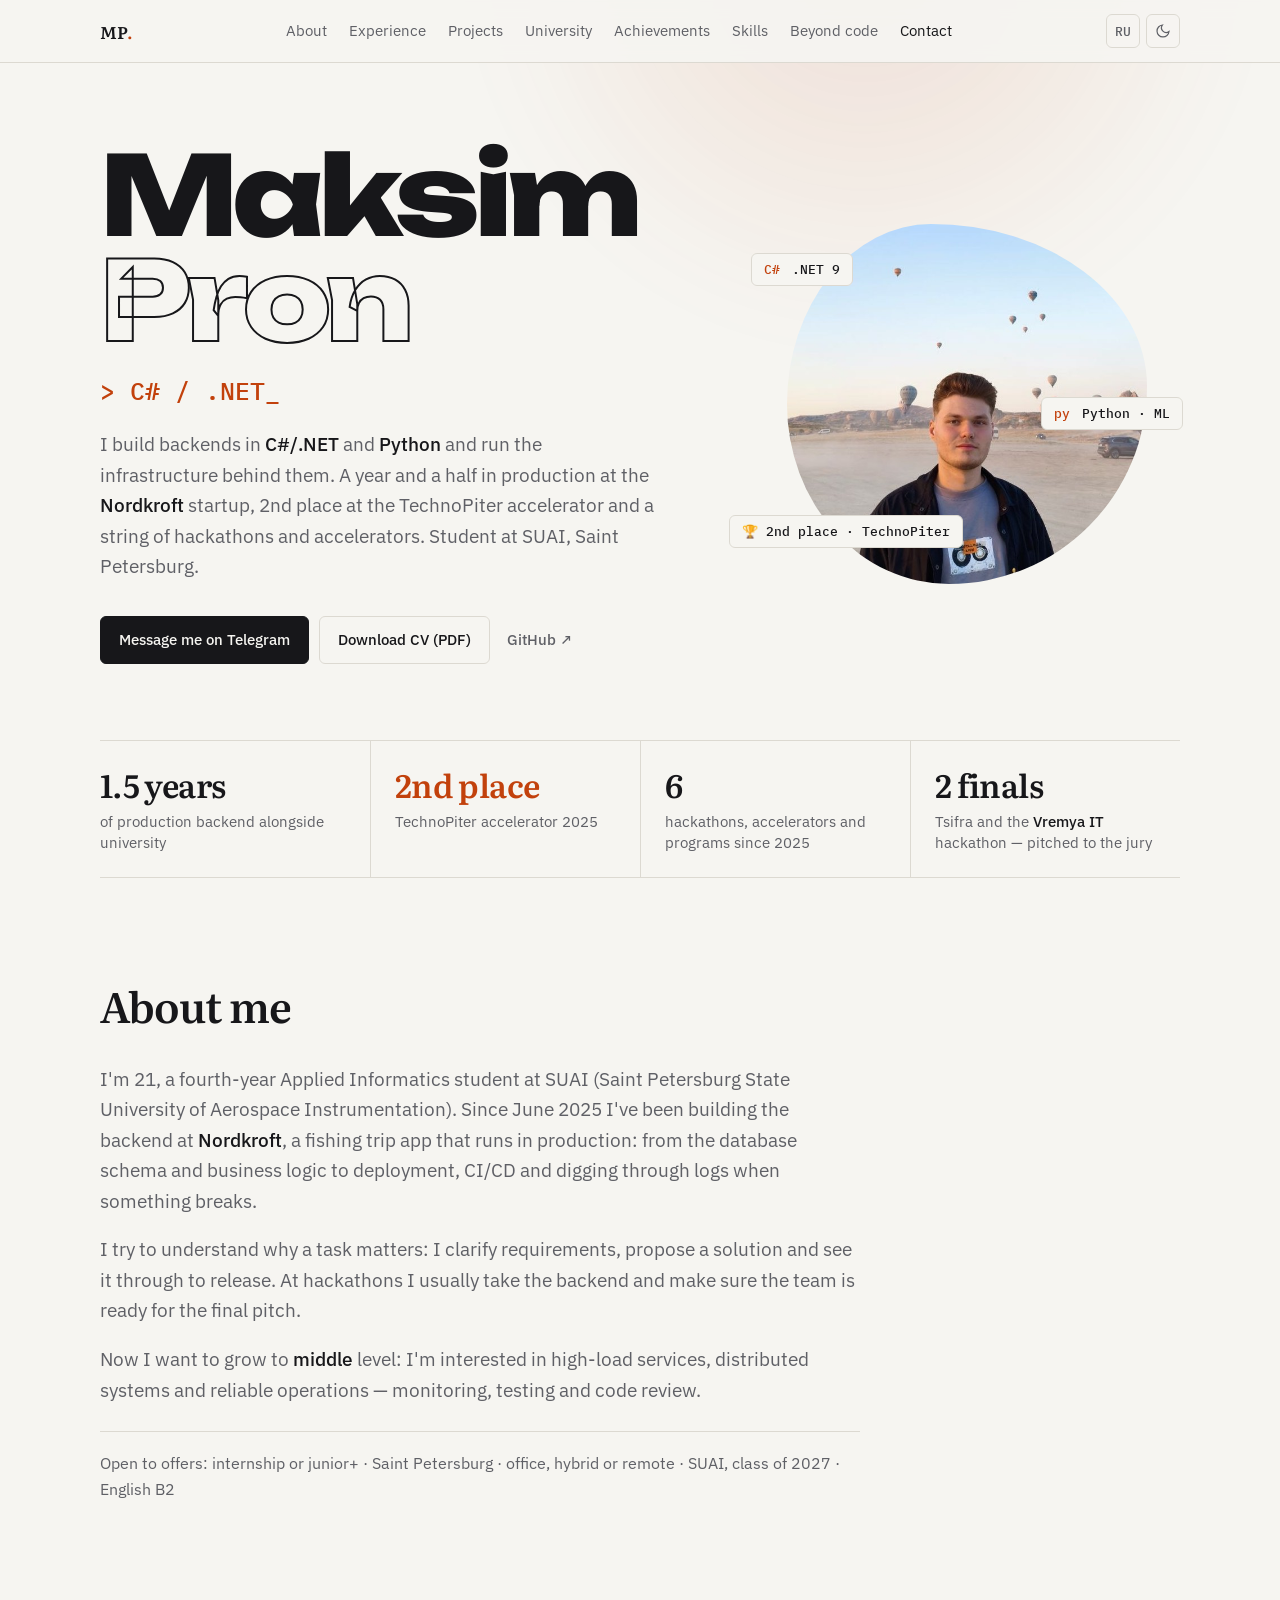
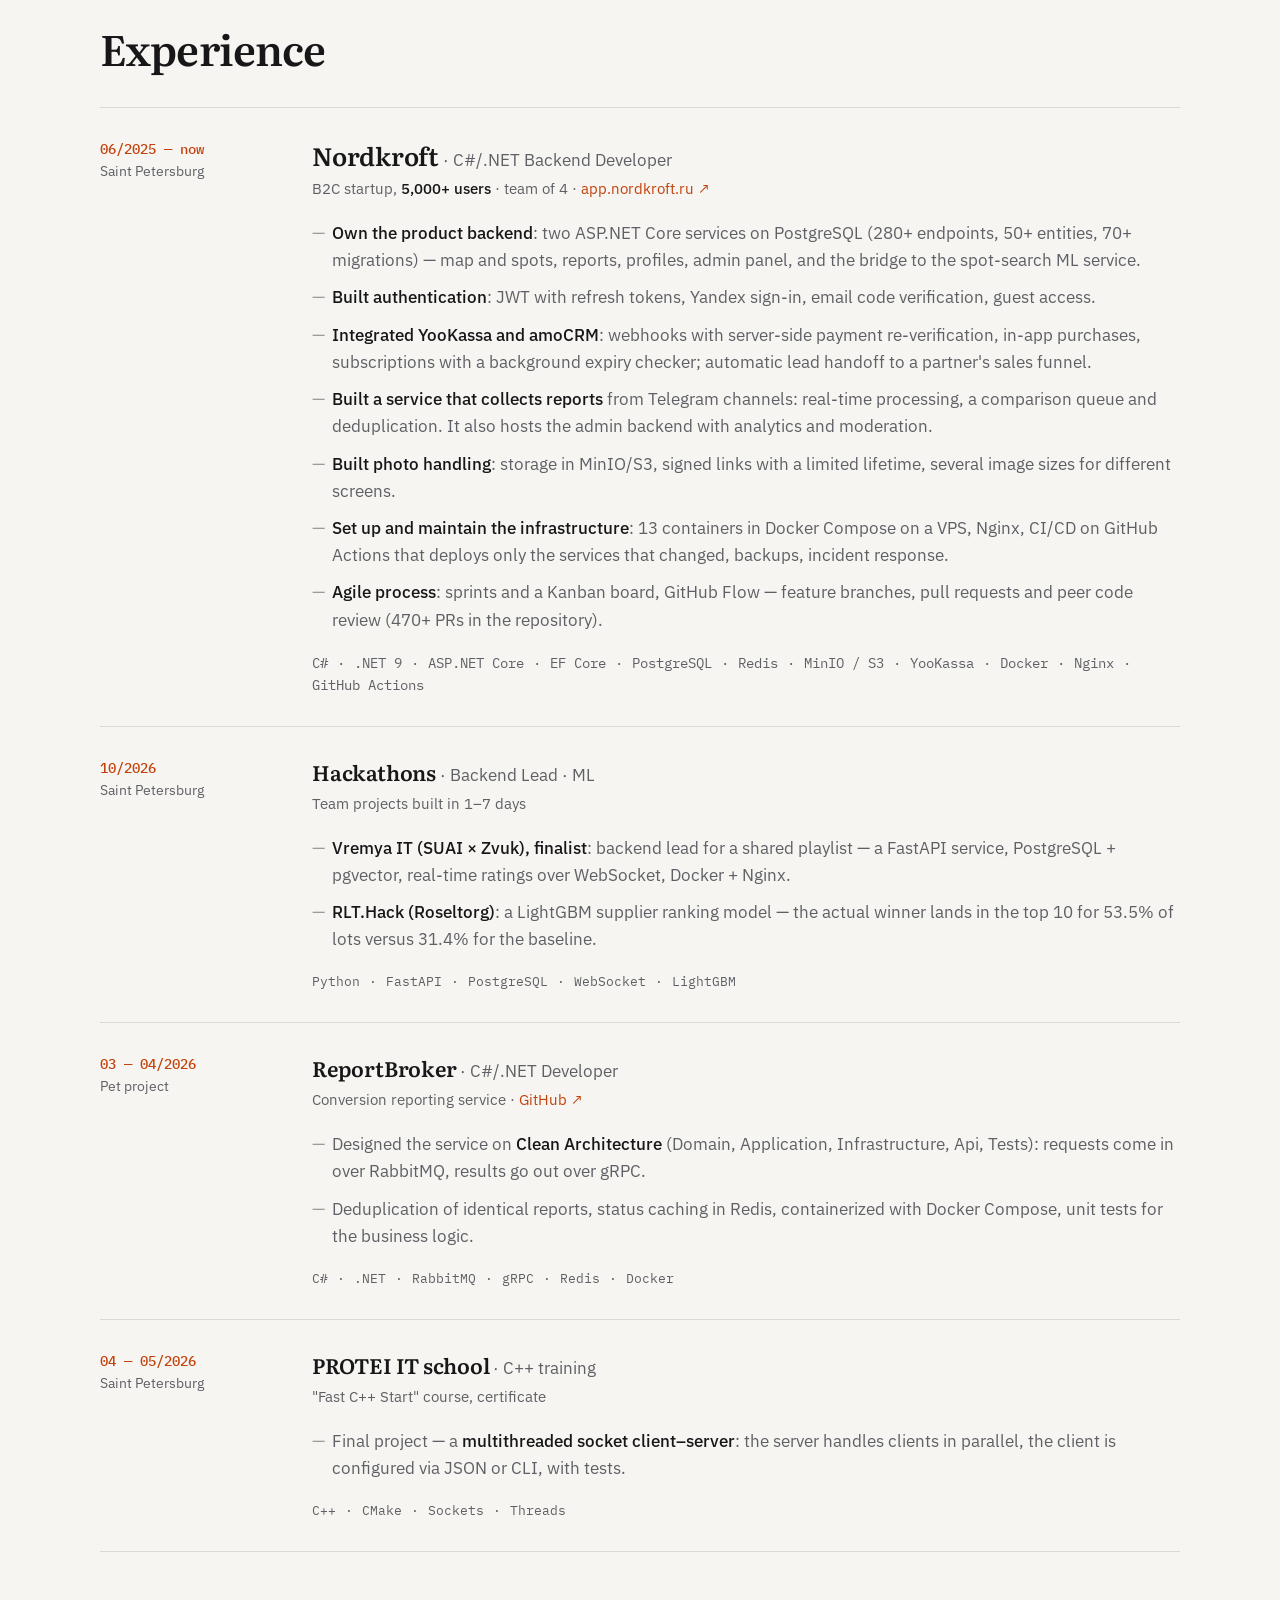
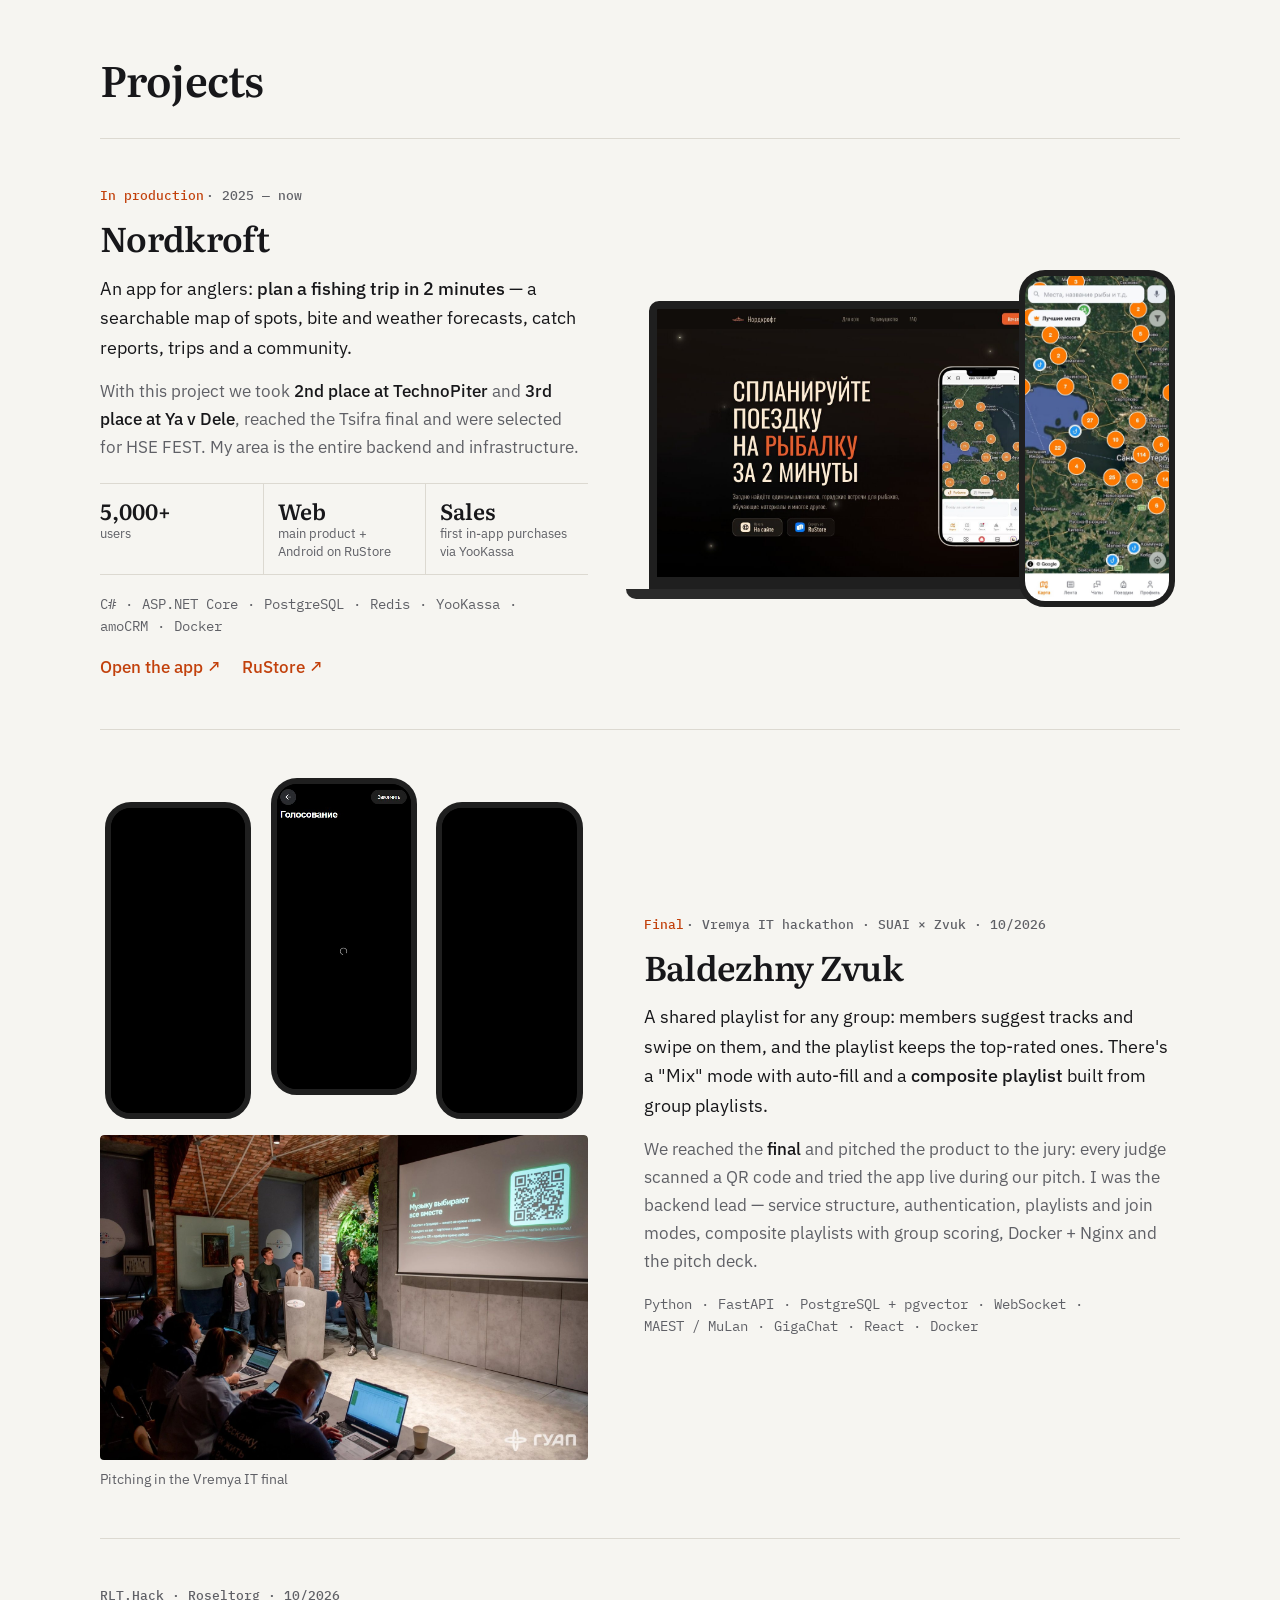
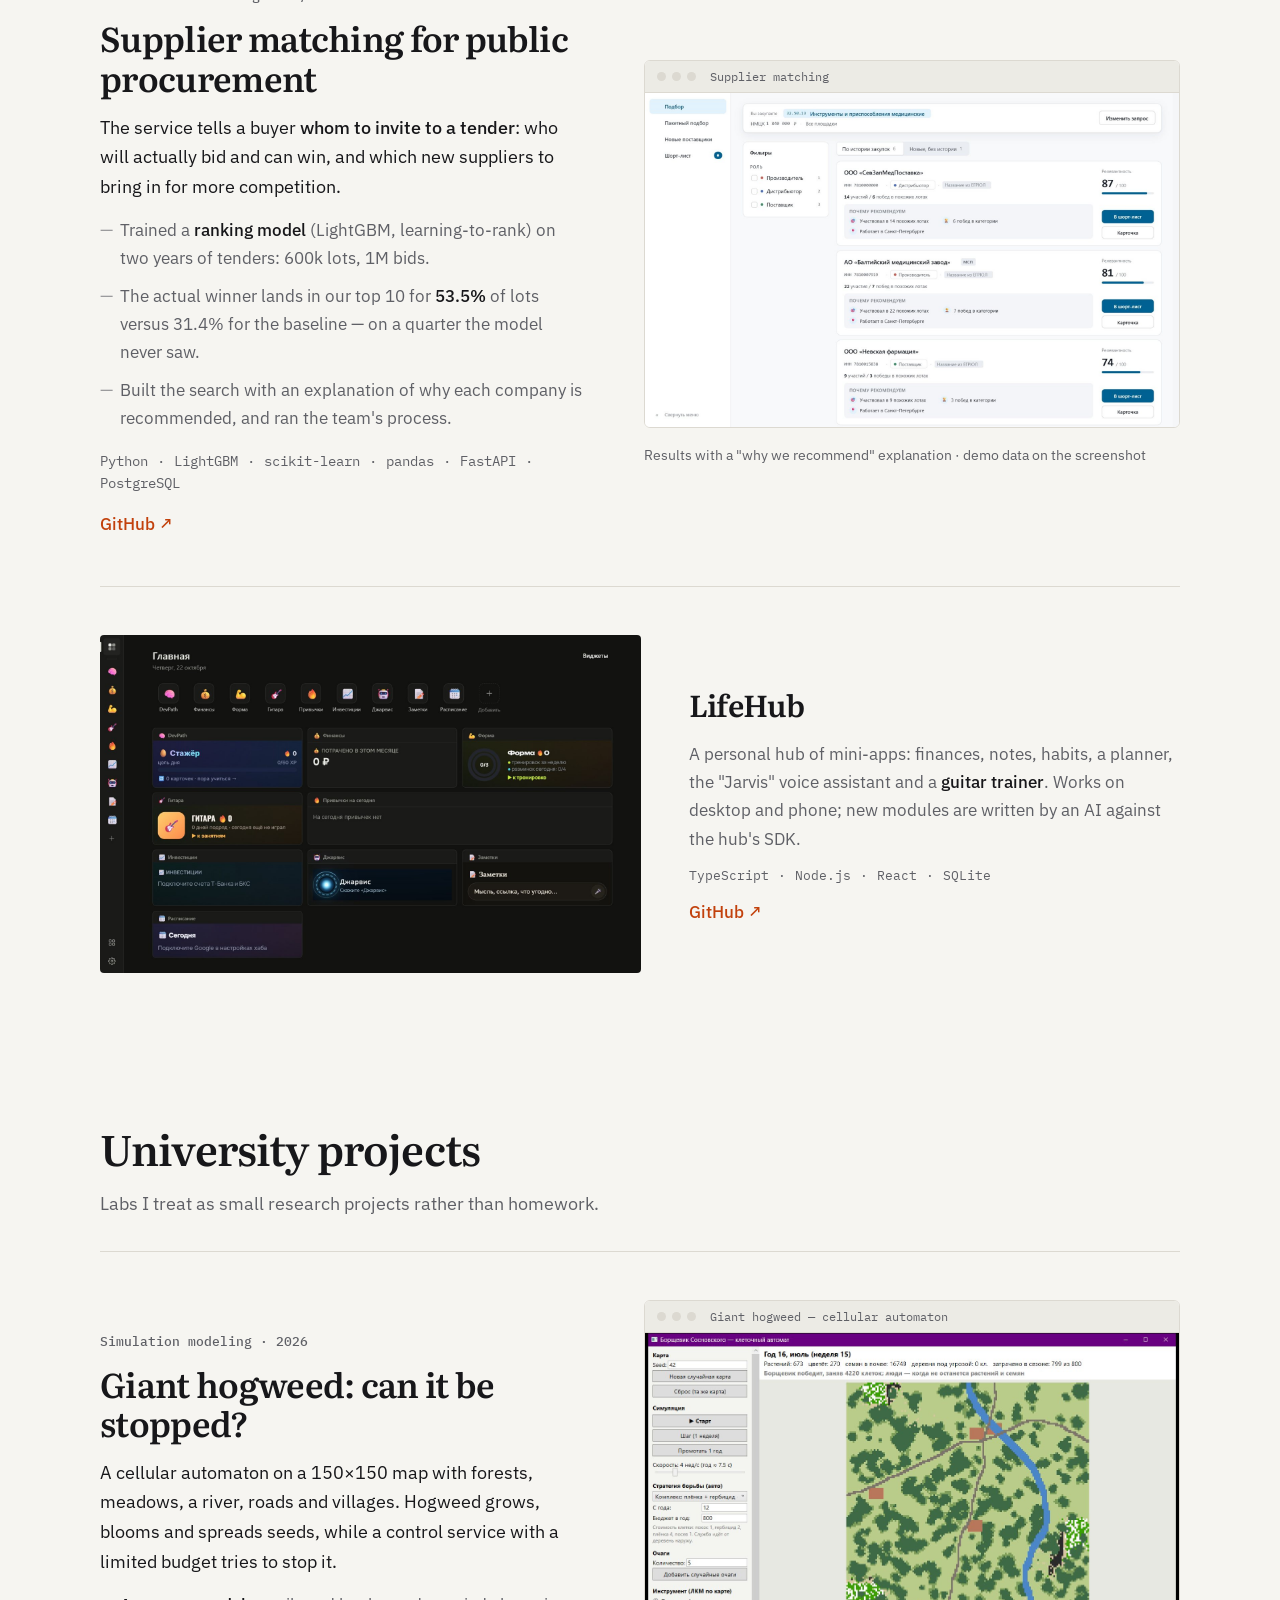
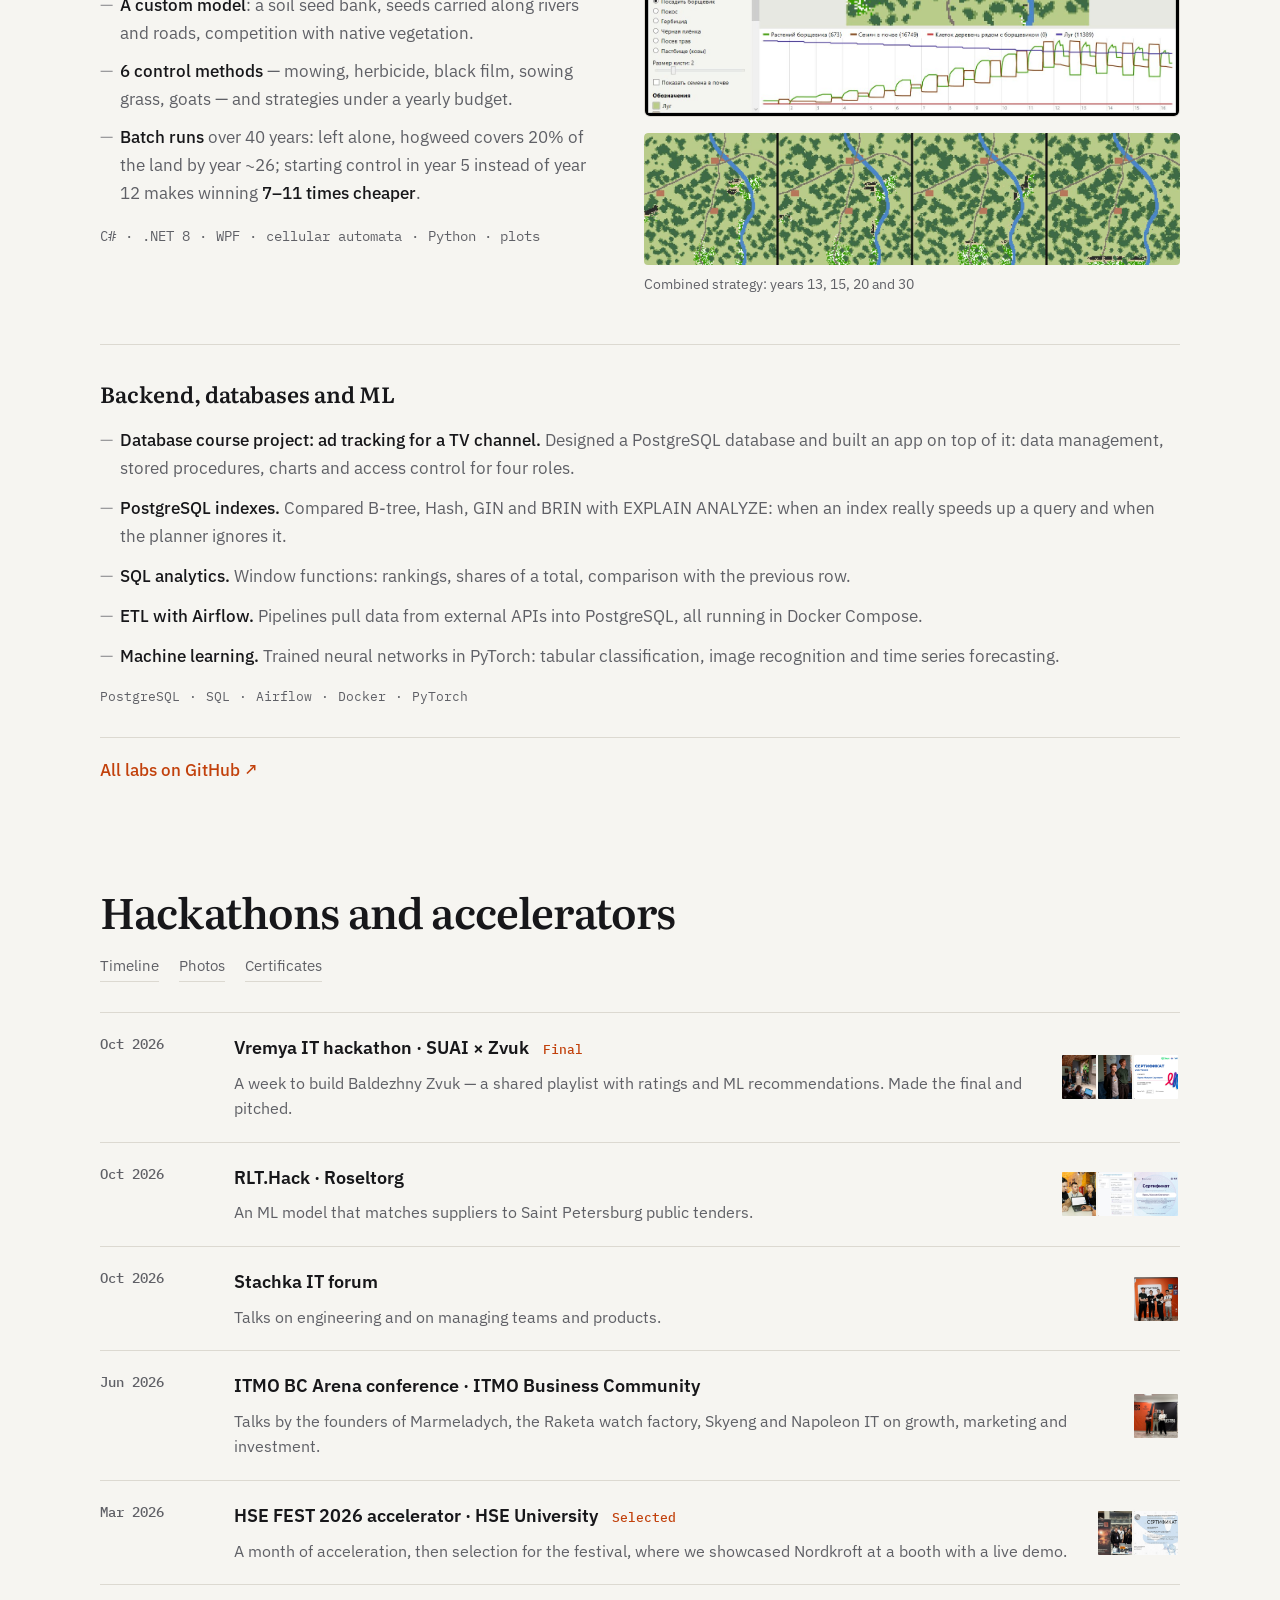
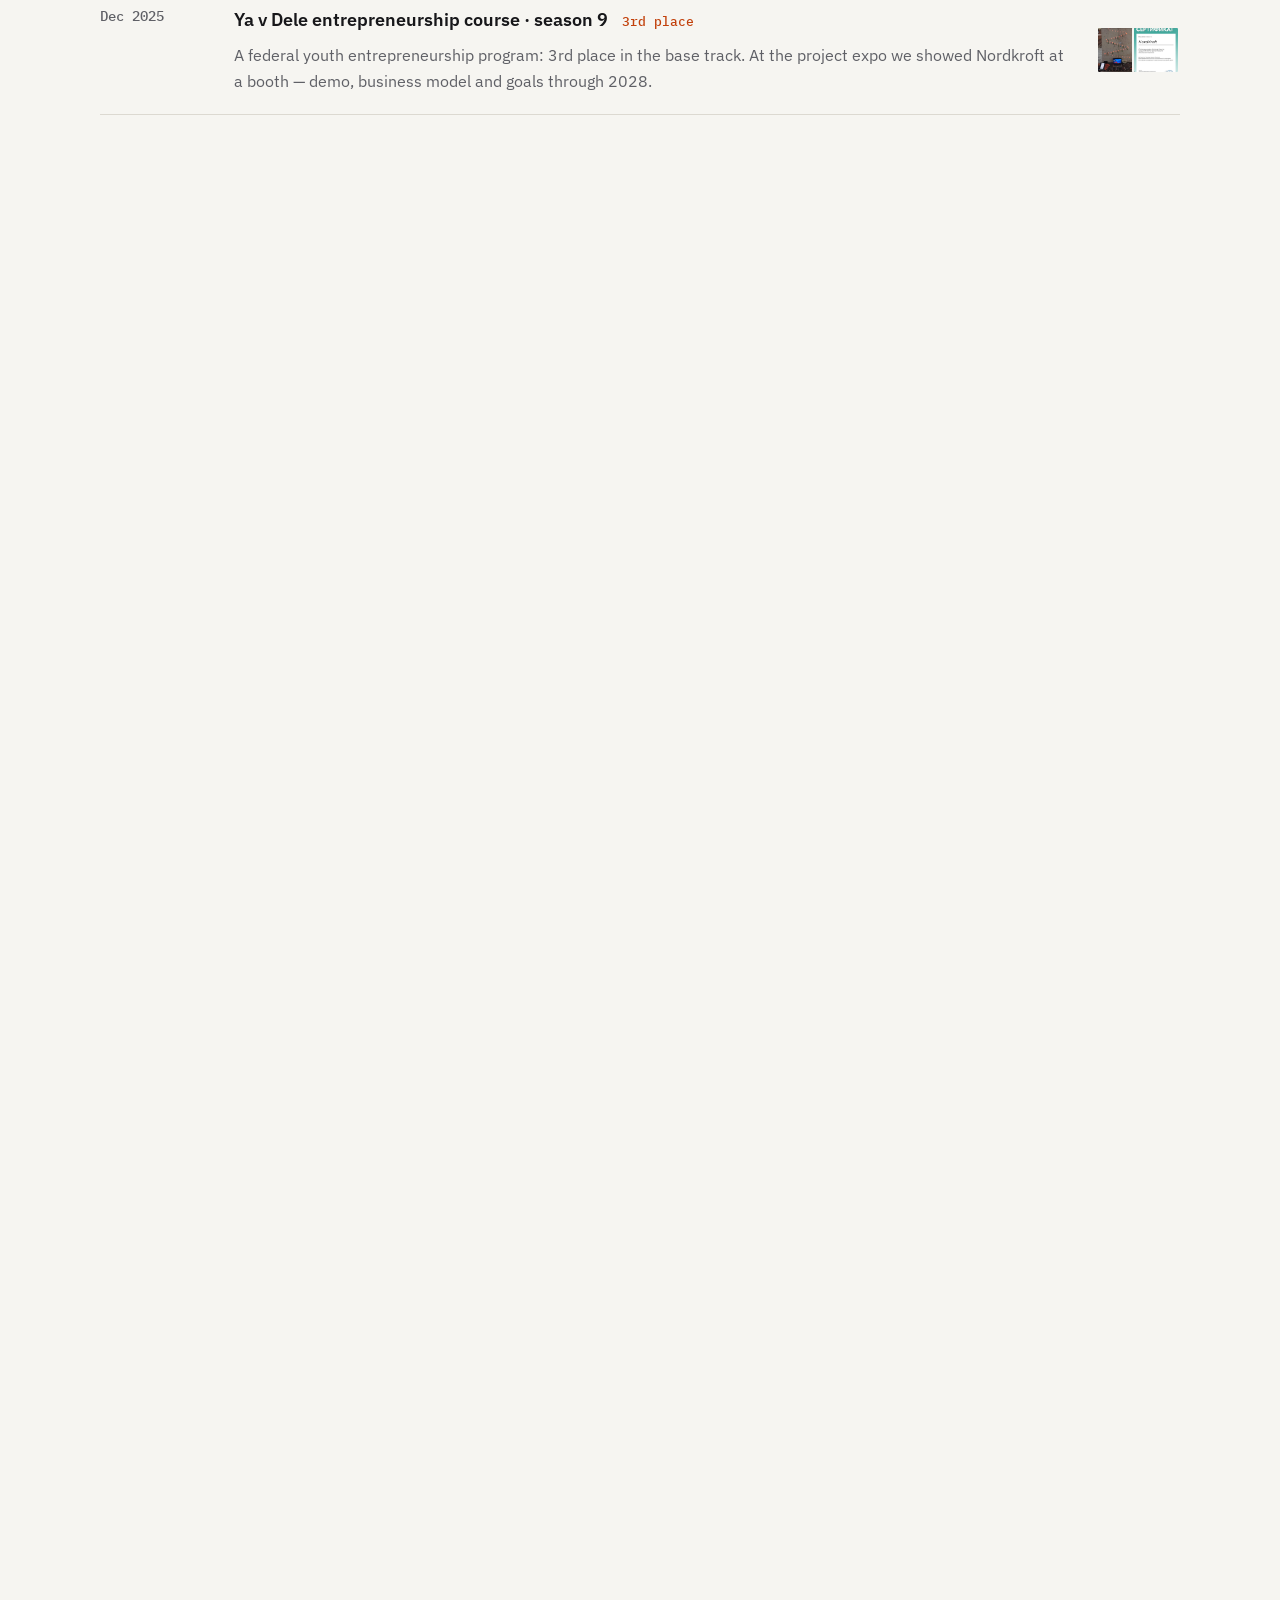
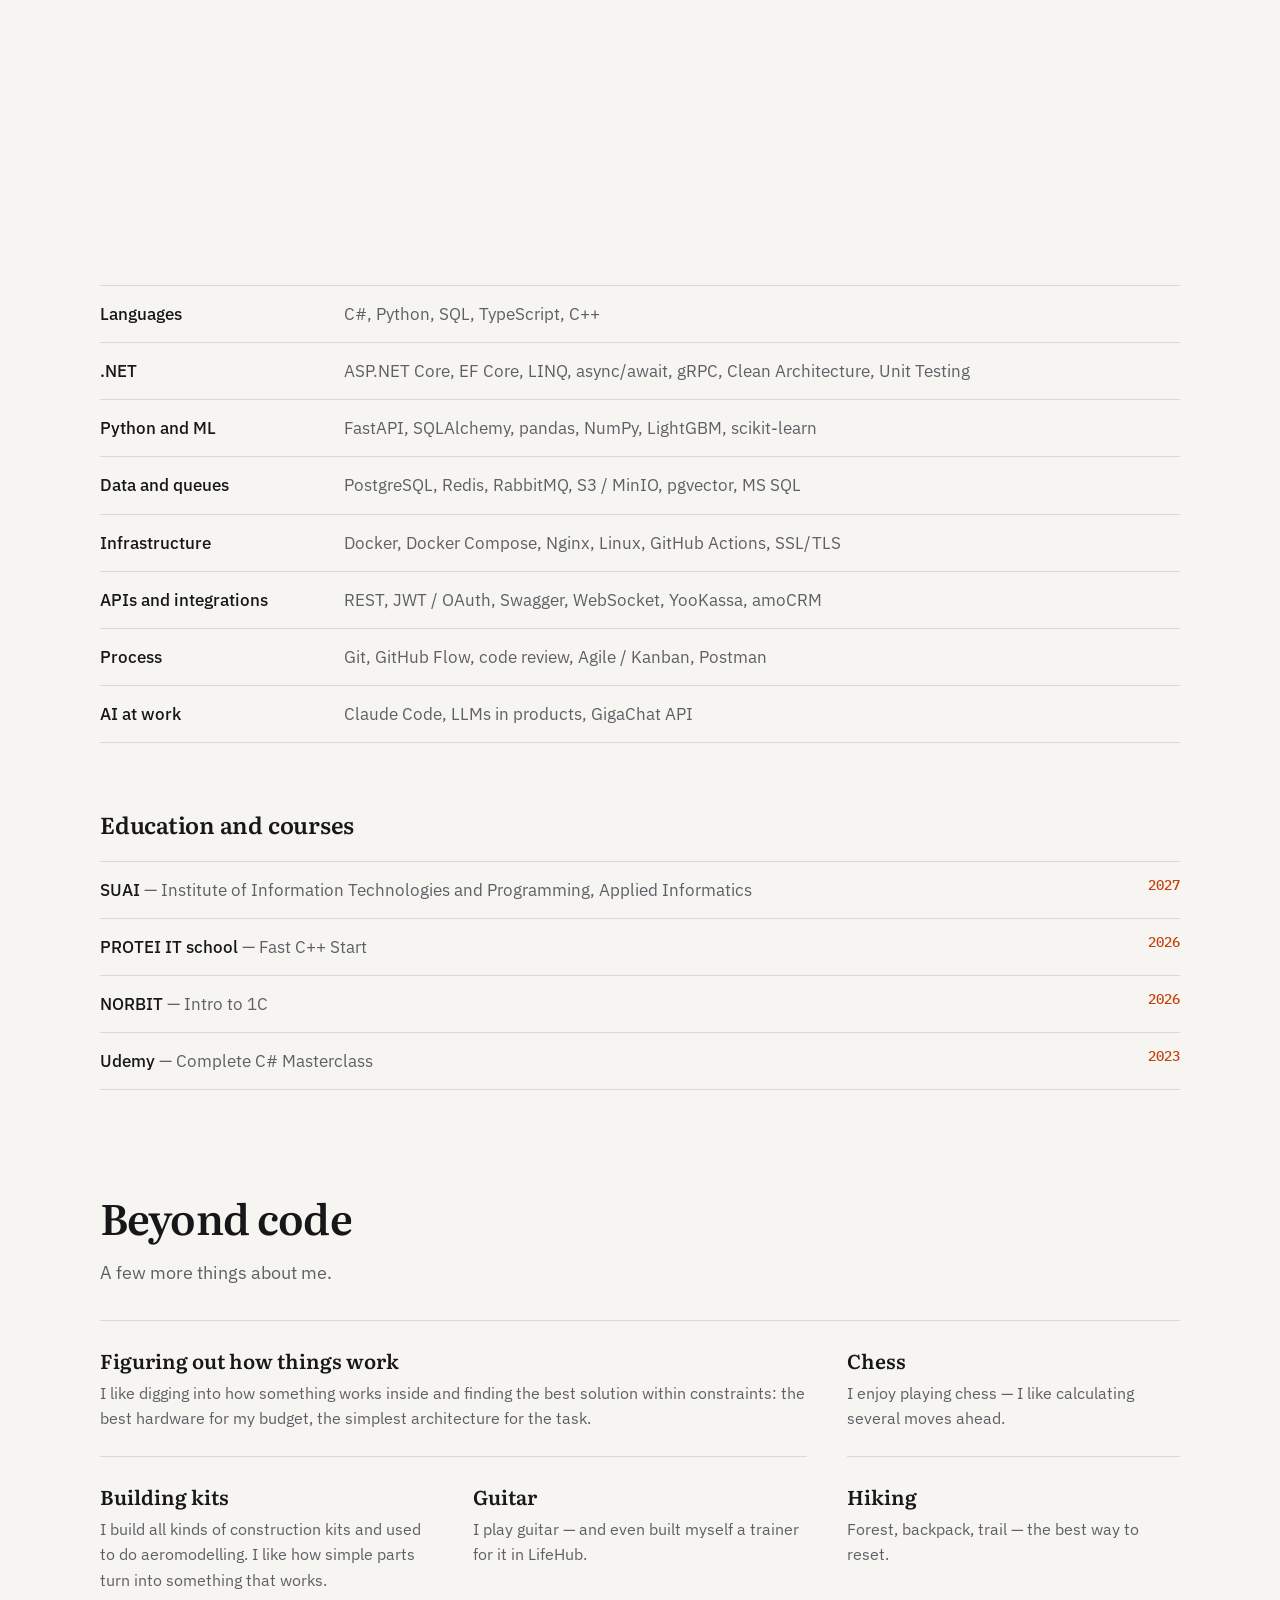
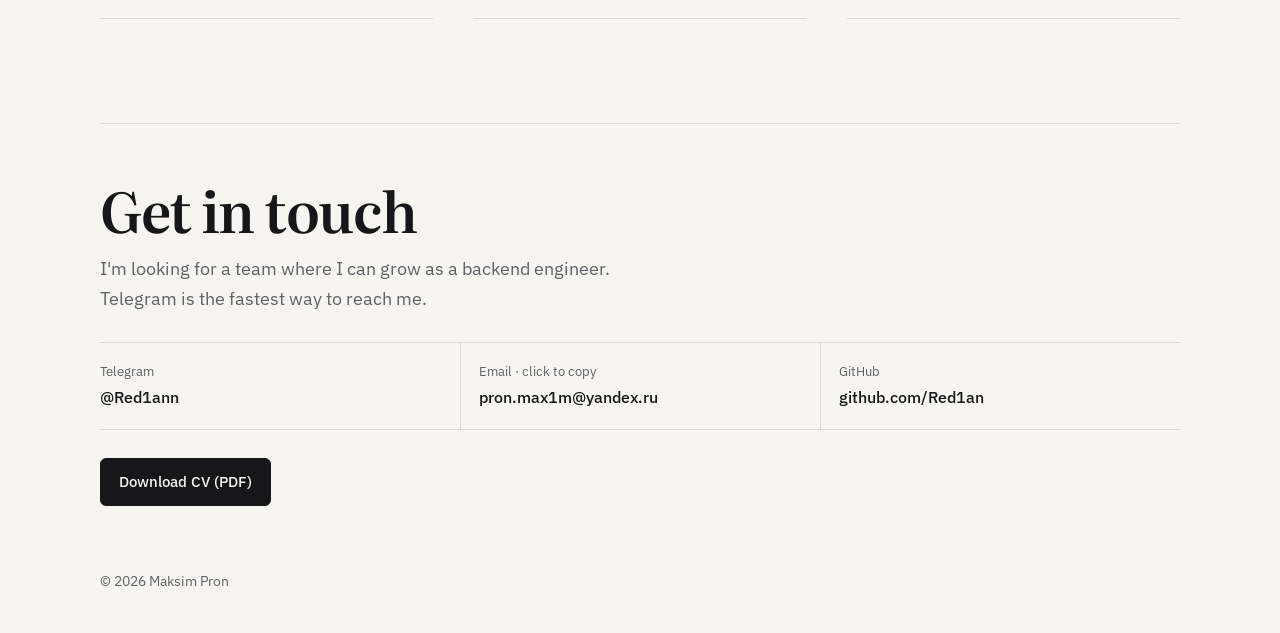
==== en.html @ d4e735c0 "Первый экран: крупнее печатающаяся строка с ролью Co-Authored-By: Claude Opus 5.5 <noreply@anthropic" ====
<!doctype html>
<html lang="en">
<head>
<meta charset="utf-8">
<meta name="viewport" content="width=device-width, initial-scale=1">
<title>Maksim Pron — Backend Developer</title>
<meta name="description" content="Maksim Pron — C#/.NET and Python backend developer from Saint Petersburg. Projects, hackathons, experience and contacts.">
<meta property="og:title" content="Maksim Pron — Backend Developer">
<meta property="og:description" content="C# · .NET · Python. Backend and infrastructure at the Nordkroft startup, hackathons and accelerators.">
<meta property="og:type" content="website">
<meta property="og:url" content="https://red1an.github.io/en.html">
<meta property="og:site_name" content="Maksim Pron">
<meta property="og:locale" content="en_US">
<meta property="og:image" content="https://red1an.github.io/img/og.jpg">
<meta property="og:image:width" content="1200">
<meta property="og:image:height" content="630">
<meta property="og:image:alt" content="Maksim Pron — backend developer, C# / .NET · Python">
<meta name="twitter:card" content="summary_large_image">
<meta name="twitter:image" content="https://red1an.github.io/img/og.jpg">
<meta name="theme-color" content="#0b0d10">
<link rel="alternate" hreflang="ru" href="https://red1an.github.io/">
<link rel="alternate" hreflang="en" href="https://red1an.github.io/en.html">
<link rel="icon" href="data:image/svg+xml,%3Csvg xmlns='http://www.w3.org/2000/svg' viewBox='0 0 64 64'%3E%3Crect width='64' height='64' rx='16' fill='%23ff7a45'/%3E%3Ctext x='32' y='43' font-family='Arial' font-weight='700' font-size='28' text-anchor='middle' fill='%230b0d10'%3EMP%3C/text%3E%3C/svg%3E">
<link rel="preconnect" href="https://fonts.googleapis.com">
<link rel="preconnect" href="https://fonts.gstatic.com" crossorigin>
<link href="https://fonts.googleapis.com/css2?family=Unbounded:wght@800&family=Literata:opsz,wght@7..72,500;7..72,600&family=IBM+Plex+Sans:wght@400;500;600&family=IBM+Plex+Mono:wght@400;500&display=swap" rel="stylesheet">
<link rel="stylesheet" href="style.css?v=26">
</head>
<body>

<div class="bg-glow" aria-hidden="true"></div>


<!-- ============ NAV ============ -->
<header class="nav" id="nav">
  <a class="nav-logo" href="#top">MP<span>.</span></a>
  <nav class="nav-links" id="navLinks">
    <a href="#about">About</a>
    <a href="#experience">Experience</a>
    <a href="#projects">Projects</a>
    <a href="#labs">University</a>
    <a href="#journey">Achievements</a>
    <a href="#skills">Skills</a>
    <a href="#life">Beyond code</a>
    <a href="#contact">Contact</a>
  </nav>
  <div class="nav-actions">
    <a class="icon-btn lang" href="./" hreflang="ru" lang="ru" aria-label="Русская версия" title="Русская версия">RU</a>
    <button class="icon-btn" id="themeBtn" aria-label="Toggle theme" title="Toggle theme">
      <svg class="i-sun" viewBox="0 0 24 24"><circle cx="12" cy="12" r="4"/><path d="M12 2v2M12 20v2M4.9 4.9l1.4 1.4M17.7 17.7l1.4 1.4M2 12h2M20 12h2M4.9 19.1l1.4-1.4M17.7 6.3l1.4-1.4"/></svg>
      <svg class="i-moon" viewBox="0 0 24 24"><path d="M21 12.8A9 9 0 1 1 11.2 3a7 7 0 0 0 9.8 9.8z"/></svg>
    </button>
    <button class="icon-btn burger" id="burger" aria-label="Menu"><span></span><span></span></button>
  </div>
</header>

<main id="top">

<!-- ============ HERO ============ -->
<section class="hero wrap">
  <div class="hero-text">
    <h1 class="hero-name reveal">Maksim<br><span class="outline">Pron</span></h1>
    <p class="hero-role reveal">
      <span class="mono">&gt;</span> <span id="typed" data-roles='["Backend Developer","C# / .NET","Python · FastAPI · ML","Docker · CI/CD · Linux","Hackathon regular"]'>Backend Developer</span><span class="caret">_</span>
    </p>
    <p class="hero-lead reveal">
      I build backends in <b>C#/.NET</b> and <b>Python</b> and run the infrastructure behind them.
      A year and a half in production at the <b>Nordkroft</b> startup, 2nd place at the TechnoPiter accelerator
      and a string of hackathons and accelerators. Student at SUAI, Saint Petersburg.
    </p>
    <div class="hero-cta reveal">
      <a class="btn primary" href="https://t.me/Red1ann" target="_blank" rel="noopener">Message me on Telegram</a>
      <a class="btn" href="Pron_Maksim_CV_EN.pdf" download>Download CV&nbsp;(PDF)</a>
      <a class="btn ghost" href="https://github.com/Red1an" target="_blank" rel="noopener">GitHub ↗</a>
    </div>
  </div>
  <div class="hero-photo reveal">
    <div class="photo-frame">
      <img src="img/me.jpg" alt="Maksim Pron">
    </div>
    <div class="float-chip c1"><span class="mono">C#</span> .NET 9</div>
    <div class="float-chip c2">🏆 2nd place · TechnoPiter</div>
    <div class="float-chip c3"><span class="mono">py</span> Python · ML</div>
  </div>
  <a class="scroll-hint" href="#about" aria-label="Scroll down"><span></span></a>
</section>

<!-- ============ STATS ============ -->
<section class="wrap stats">
  <div class="stat reveal"><div class="stat-num"><span data-count="1.5" data-dec="1">0</span> years</div><div class="stat-label">of production backend alongside university</div></div>
  <div class="stat reveal"><div class="stat-num accent">2nd place</div><div class="stat-label">TechnoPiter accelerator 2025</div></div>
  <div class="stat reveal"><div class="stat-num"><span data-count="6">0</span></div><div class="stat-label">hackathons, accelerators and programs since 2025</div></div>
  <div class="stat reveal"><div class="stat-num"><span data-count="2">0</span> finals</div><div class="stat-label">Tsifra and the <b>Vremya IT</b> hackathon — pitched to the jury</div></div>
</section>

<!-- ============ ABOUT ============ -->
<section class="wrap section" id="about">
  <div class="section-head reveal"><span class="section-num">01</span><h2>About me</h2></div>
  <div class="about-grid">
    <div class="about-text reveal">
      <p>I'm 21, a fourth-year Applied Informatics student at SUAI (Saint Petersburg State University of Aerospace
        Instrumentation). Since June 2025 I've been building the backend at <b>Nordkroft</b>, a fishing trip
        app that runs in production: from the database schema and business logic to deployment, CI/CD and
        digging through logs when something breaks.</p>
      <p>I try to understand why a task matters: I clarify requirements, propose a solution and see it through to release.
        At hackathons I usually take the backend and make sure the team is ready for the final pitch.</p>
      <p>Now I want to grow to <b>middle</b> level: I'm interested in high-load services, distributed systems
        and reliable operations — monitoring, testing and code review.</p>
      <p class="about-facts">Open to offers: internship or junior+ · Saint Petersburg · office, hybrid or remote · SUAI, class of 2027 · English B2</p>
    </div>
  </div>
</section>

<!-- ============ EXPERIENCE ============ -->
<section class="wrap section" id="experience">
  <div class="section-head reveal"><span class="section-num">02</span><h2>Experience</h2></div>

  <article class="exp reveal">
    <div class="exp-side">
      <div class="exp-date">06/2025 — now</div>
      <div class="exp-place">Saint Petersburg</div>
    </div>
    <div class="exp-body">
      <div class="exp-title">Nordkroft <span>· C#/.NET Backend Developer</span></div>
      <div class="exp-sub">B2C startup, <b>5,000+ users</b> · team of 4 · <a href="https://app.nordkroft.ru" target="_blank" rel="noopener">app.nordkroft.ru ↗</a></div>
      <ul class="bullets exp-list">
        <li><b>Own the product backend</b>: two ASP.NET Core services on PostgreSQL (280+ endpoints, 50+ entities, 70+ migrations) — map and spots, reports, profiles, admin panel, and the bridge to the spot-search ML service.</li>
        <li><b>Built authentication</b>: JWT with refresh tokens, Yandex sign-in, email code verification, guest access.</li>
        <li><b>Integrated YooKassa and amoCRM</b>: webhooks with server-side payment re-verification, in-app purchases, subscriptions with a background expiry checker; automatic lead handoff to a partner's sales funnel.</li>
        <li><b>Built a service that collects reports</b> from Telegram channels: real-time processing, a comparison queue and deduplication. It also hosts the admin backend with analytics and moderation.</li>
        <li><b>Built photo handling</b>: storage in MinIO/S3, signed links with a limited lifetime, several image sizes for different screens.</li>
        <li><b>Set up and maintain the infrastructure</b>: 13 containers in Docker Compose on a VPS, Nginx, CI/CD on GitHub Actions that deploys only the services that changed, backups, incident response.</li>
        <li><b>Agile process</b>: sprints and a Kanban board, GitHub Flow — feature branches, pull requests and peer code review (470+ PRs in the repository).</li>
      </ul>
      <div class="tags">
        <span>C#</span><span>.NET 9</span><span>ASP.NET Core</span><span>EF Core</span><span>PostgreSQL</span><span>Redis</span><span>MinIO / S3</span><span>YooKassa</span><span>Docker</span><span>Nginx</span><span>GitHub Actions</span>
      </div>
    </div>
  </article>
  <article class="exp exp-sm reveal">
    <div class="exp-side">
      <div class="exp-date">10/2026</div>
      <div class="exp-place">Saint Petersburg</div>
    </div>
    <div class="exp-body">
      <div class="exp-title">Hackathons <span>· Backend Lead · ML</span></div>
      <div class="exp-sub">Team projects built in 1–7 days</div>
      <ul class="bullets exp-list">
        <li><b>Vremya IT (SUAI × Zvuk), finalist</b>: backend lead for a shared playlist — a FastAPI service, PostgreSQL + pgvector, real-time ratings over WebSocket, Docker + Nginx.</li>
        <li><b>RLT.Hack (Roseltorg)</b>: a LightGBM supplier ranking model — the actual winner lands in the top 10 for 53.5% of lots versus 31.4% for the baseline.</li>
      </ul>
      <div class="tags sm"><span>Python</span><span>FastAPI</span><span>PostgreSQL</span><span>WebSocket</span><span>LightGBM</span></div>
    </div>
  </article>
  <article class="exp exp-sm reveal">
    <div class="exp-side">
      <div class="exp-date">03 — 04/2026</div>
      <div class="exp-place">Pet project</div>
    </div>
    <div class="exp-body">
      <div class="exp-title">ReportBroker <span>· C#/.NET Developer</span></div>
      <div class="exp-sub">Conversion reporting service · <a href="https://github.com/Red1an/ReportBroker" target="_blank" rel="noopener">GitHub ↗</a></div>
      <ul class="bullets exp-list">
        <li>Designed the service on <b>Clean Architecture</b> (Domain, Application, Infrastructure, Api, Tests): requests come in over RabbitMQ, results go out over gRPC.</li>
        <li>Deduplication of identical reports, status caching in Redis, containerized with Docker Compose, unit tests for the business logic.</li>
      </ul>
      <div class="tags sm"><span>C#</span><span>.NET</span><span>RabbitMQ</span><span>gRPC</span><span>Redis</span><span>Docker</span></div>
    </div>
  </article>
  <article class="exp exp-sm reveal">
    <div class="exp-side">
      <div class="exp-date">04 — 05/2026</div>
      <div class="exp-place">Saint Petersburg</div>
    </div>
    <div class="exp-body">
      <div class="exp-title">PROTEI IT school <span>· C++ training</span></div>
      <div class="exp-sub">"Fast C++ Start" course, certificate</div>
      <ul class="bullets exp-list">
        <li>Final project — a <b>multithreaded socket client–server</b>: the server handles clients in parallel, the client is configured via JSON or CLI, with tests.</li>
      </ul>
      <div class="tags sm"><span>C++</span><span>CMake</span><span>Sockets</span><span>Threads</span></div>
    </div>
  </article>
</section>

<!-- ============ PROJECTS ============ -->
<section class="wrap section" id="projects">
  <div class="section-head reveal"><span class="section-num">03</span><h2>Projects</h2></div>

  <!-- Nordkroft -->
  <article class="project feature reveal">
    <div class="project-info">
      <div class="project-meta"><span class="pill accent">In production</span><span class="pill">2025 — now</span></div>
      <h3>Nordkroft</h3>
      <p class="project-lead">An app for anglers: <b>plan a fishing trip in 2 minutes</b> — a searchable map of spots,
        bite and weather forecasts, catch reports, trips and a community.</p>
      <p>With this project we took <b>2nd place at TechnoPiter</b> and <b>3rd place at Ya v Dele</b>, reached the Tsifra final
        and were selected for HSE FEST. My area is the entire backend and infrastructure.</p>
      <div class="nk-mini">
        <div><b><span data-count="5000">0</span>+</b><span>users</span></div>
        <div><b>Web</b><span>main product + Android on RuStore</span></div>
        <div><b>Sales</b><span>first in-app purchases via YooKassa</span></div>
      </div>
      <div class="tags"><span>C#</span><span>ASP.NET Core</span><span>PostgreSQL</span><span>Redis</span><span>YooKassa</span><span>amoCRM</span><span>Docker</span></div>
      <div class="project-links"><a class="link" href="https://app.nordkroft.ru" target="_blank" rel="noopener">Open the app ↗</a><a class="link" href="https://www.rustore.ru/catalog/app/ru.nordkroft.app" target="_blank" rel="noopener">RuStore ↗</a></div>
    </div>
    <div class="project-visual devices">
      <div class="laptop"><div class="laptop-screen"><img src="img/nk-landing.jpg" alt="Nordkroft landing page" data-zoom></div><div class="laptop-base"></div></div>
      <div class="phone"><img src="img/nk-app-mobile.jpg" alt="Map of spots in the Nordkroft app" data-zoom></div>
    </div>
  </article>


  <!-- Baldezhny Zvuk -->
  <article class="project feature reverse reveal">
    <div class="project-info">
      <div class="project-meta"><span class="pill accent">Final</span><span class="pill">Vremya IT hackathon · SUAI × Zvuk · 10/2026</span></div>
      <h3>Baldezhny Zvuk</h3>
      <p class="project-lead">A shared playlist for any group: members suggest tracks and swipe on them, and the playlist
        keeps the top-rated ones. There's a "Mix" mode with auto-fill and a <b>composite playlist</b> built from group playlists.</p>
      <p>We reached the <b>final</b> and pitched the product to the jury: every judge scanned a QR code and tried the app
        live during our pitch. I was the backend lead — service structure, authentication, playlists and join modes,
        composite playlists with group scoring, Docker + Nginx and the pitch deck.</p>
      <div class="tags"><span>Python</span><span>FastAPI</span><span>PostgreSQL + pgvector</span><span>WebSocket</span><span>MAEST / MuLan</span><span>GigaChat</span><span>React</span><span>Docker</span></div>
    </div>
    <div class="project-visual stack">
      <div class="phones-row">
        <div class="phone sm"><video muted loop playsinline preload="none" poster="video/organizer.jpg" aria-label="Creating a playlist and inviting friends" data-inview><source src="video/organizer.webm" type="video/webm"><source src="video/organizer.mp4" type="video/mp4"></video></div>
        <div class="phone sm up"><video muted loop playsinline preload="none" poster="video/participant-a.jpg" aria-label="Voting and the leaderboard" data-inview><source src="video/participant-a.webm" type="video/webm"><source src="video/participant-a.mp4" type="video/mp4"></video></div>
        <div class="phone sm"><video muted loop playsinline preload="none" poster="video/small.jpg" aria-label="Mix: the system adds similar tracks" data-inview><source src="video/small.webm" type="video/webm"><source src="video/small.mp4" type="video/mp4"></video></div>
      </div>
      <figure class="photo-card"><img src="img/vit-pitch.jpg" alt="Pitching Baldezhny Zvuk in the hackathon final" data-zoom><figcaption>Pitching in the Vremya IT final</figcaption></figure>
    </div>
  </article>

  <!-- RLT.Hack -->
  <article class="project feature reveal">
    <div class="project-info">
      <div class="project-meta"><span class="pill">RLT.Hack · Roseltorg · 10/2026</span></div>
      <h3>Supplier matching for public procurement</h3>
      <p class="project-lead">The service tells a buyer <b>whom to invite to a tender</b>: who will actually bid and can win,
        and which new suppliers to bring in for more competition.</p>
      <ul class="bullets">
        <li>Trained a <b>ranking model</b> (LightGBM, learning-to-rank) on two years of tenders: 600k lots, 1M bids.</li>
        <li>The actual winner lands in our top 10 for <b>53.5%</b> of lots versus 31.4% for the baseline — on a quarter the model never saw.</li>
        <li>Built the search with an explanation of why each company is recommended, and ran the team's process.</li>
      </ul>
      <div class="tags"><span>Python</span><span>LightGBM</span><span>scikit-learn</span><span>pandas</span><span>FastAPI</span><span>PostgreSQL</span></div>
      <div class="project-links"><a class="link" href="https://github.com/Red1an/rlt_hakaton" target="_blank" rel="noopener">GitHub ↗</a></div>
    </div>
    <div class="project-visual stack">
      <figure class="browser">
        <div class="browser-bar"><i></i><i></i><i></i><span>Supplier matching</span></div>
        <img src="img/rlt-ui.jpg" alt="Supplier matching interface" data-zoom>
      </figure>
      <div class="caption">Results with a "why we recommend" explanation · demo data on the screenshot</div>
    </div>
  </article>

  <!-- LifeHub -->
  <article class="card proj-card proj-wide reveal">
    <figure class="lab-img"><img src="img/lifehub.jpg" alt="LifeHub home screen" data-zoom loading="lazy"></figure>
    <div class="proj-wide-body">
      <h4>LifeHub</h4>
      <p>A personal hub of mini-apps: finances, notes, habits, a planner, the "Jarvis" voice assistant and a
        <b>guitar trainer</b>. Works on desktop and phone; new modules are written by an AI against the hub's SDK.</p>
      <div class="tags sm"><span>TypeScript</span><span>Node.js</span><span>React</span><span>SQLite</span></div>
      <a class="link" href="https://github.com/Red1an/LifeHub" target="_blank" rel="noopener">GitHub ↗</a>
    </div>
  </article>
</section>

<!-- ============ LABS ============ -->
<section class="wrap section" id="labs">
  <div class="section-head reveal"><span class="section-num">04</span><h2>University projects</h2></div>
  <p class="section-lead reveal">Labs I treat as small research projects rather than homework.</p>

  <article class="project feature lab reveal">
    <div class="project-info">
      <div class="project-meta"><span class="pill">Simulation modeling · 2026</span></div>
      <h3>Giant hogweed: can it be stopped?</h3>
      <p class="project-lead">A cellular automaton on a 150×150 map with forests, meadows, a river, roads and villages.
        Hogweed grows, blooms and spreads seeds, while a control service with a limited budget tries to stop it.</p>
      <ul class="bullets">
        <li><b>A custom model</b>: a soil seed bank, seeds carried along rivers and roads, competition with native vegetation.</li>
        <li><b>6 control methods</b> — mowing, herbicide, black film, sowing grass, goats — and strategies under a yearly budget.</li>
        <li><b>Batch runs</b> over 40 years: left alone, hogweed covers 20% of the land by year ~26; starting control in year 5 instead of year 12 makes winning <b>7–11 times cheaper</b>.</li>
      </ul>
      <div class="tags"><span>C#</span><span>.NET 8</span><span>WPF</span><span>cellular automata</span><span>Python · plots</span></div>
    </div>
    <div class="project-visual stack">
      <figure class="browser win">
        <div class="browser-bar"><i></i><i></i><i></i><span>Giant hogweed — cellular automaton</span></div>
        <img src="img/borsch-window.jpg" alt="Hogweed spread simulation window" data-zoom>
      </figure>
      <figure class="photo-card strip"><img src="img/borsch-maps.jpg" alt="Map over the years under combined control" data-zoom><figcaption>Combined strategy: years 13, 15, 20 and 30</figcaption></figure>
    </div>
  </article>

  <article class="card lab-group single reveal">
    <div class="lab-group-head"><h4>Backend, databases and ML</h4></div>
    <ul class="lab-list">
      <li><b>Database course project: ad tracking for a TV channel.</b> Designed a PostgreSQL database and built an app on top of it: data management, stored procedures, charts and access control for four roles.</li>
      <li><b>PostgreSQL indexes.</b> Compared B-tree, Hash, GIN and BRIN with EXPLAIN ANALYZE: when an index really speeds up a query and when the planner ignores it.</li>
      <li><b>SQL analytics.</b> Window functions: rankings, shares of a total, comparison with the previous row.</li>
      <li><b>ETL with Airflow.</b> Pipelines pull data from external APIs into PostgreSQL, all running in Docker Compose.</li>
      <li><b>Machine learning.</b> Trained neural networks in PyTorch: tabular classification, image recognition and time series forecasting.</li>
    </ul>
    <div class="tags sm"><span>PostgreSQL</span><span>SQL</span><span>Airflow</span><span>Docker</span><span>PyTorch</span></div>
  </article>
  <div class="labs-more reveal"><a class="link" href="https://github.com/Red1an/PythonScripts" target="_blank" rel="noopener">All labs on GitHub ↗</a></div>
</section>

<!-- ============ JOURNEY ============ -->
<section class="wrap section" id="journey">
  <div class="section-head reveal"><span class="section-num">05</span><h2>Hackathons and accelerators</h2></div>
  <nav class="jump reveal" aria-label="Achievement sections">
    <a href="#timeline">Timeline</a><a href="#photos">Photos</a><a href="#certs-title">Certificates</a>
  </nav>

  <div class="timeline" id="timeline">
    <div class="tl-item reveal">
      <div class="tl-date">Oct 2026</div>
      <div class="tl-card" data-photos="img/vit-pitch.jpg|Pitching in the final;img/vit-team.jpg|Team in the final;img/vremyait.jpg|Certificate" data-title="Vremya IT hackathon · SUAI × Zvuk">
        <div class="tl-head"><h4>Vremya IT hackathon · SUAI × Zvuk</h4><span class="pill accent">Final</span></div>
        <p>A week to build Baldezhny Zvuk — a shared playlist with ratings and ML recommendations. Made the final and pitched.</p>
      </div>
    </div>
    <div class="tl-item reveal">
      <div class="tl-date">Oct 2026</div>
      <div class="tl-card" data-photos="img/photo-rlt.jpg|Team at the hackathon;img/rlt-ui.jpg|Service interface (demo data);img/rlthack.jpg|Certificate" data-title="RLT.Hack · Roseltorg">
        <div class="tl-head"><h4>RLT.Hack · Roseltorg</h4></div>
        <p>An ML model that matches suppliers to Saint Petersburg public tenders.</p>
      </div>
    </div>
    <div class="tl-item reveal">
      <div class="tl-date">Oct 2026</div>
      <div class="tl-card" data-photos="img/photo-stachka.jpg|At the forum" data-title="Stachka IT forum">
        <div class="tl-head"><h4>Stachka IT forum</h4></div>
        <p>Talks on engineering and on managing teams and products.</p>
      </div>
    </div>
    <div class="tl-item reveal">
      <div class="tl-date">Jun 2026</div>
      <div class="tl-card" data-photos="img/photo-itmo.jpg|At the conference" data-title="ITMO BC Arena · ITMO Business Community">
        <div class="tl-head"><h4>ITMO BC Arena conference · ITMO Business Community</h4></div>
        <p>Talks by the founders of Marmeladych, the Raketa watch factory, Skyeng and Napoleon IT on growth, marketing and investment.</p>
      </div>
    </div>
    <div class="tl-item reveal">
      <div class="tl-date">Mar 2026</div>
      <div class="tl-card" data-photos="img/photo-hse.jpg|Nordkroft booth at the festival;img/hse.jpg|Certificate" data-title="HSE FEST 2026 accelerator · HSE University">
        <div class="tl-head"><h4>HSE FEST 2026 accelerator · HSE University</h4><span class="pill new">Selected</span></div>
        <p>A month of acceleration, then selection for the festival, where we showcased Nordkroft at a booth with a live demo.</p>
      </div>
    </div>
    <div class="tl-item reveal">
      <div class="tl-date">Dec 2025</div>
      <div class="tl-card" data-photos="img/photo-stand.jpg|Booth at the expo;img/yavdele.jpg|Certificate" data-title="Ya v Dele entrepreneurship course · season 9">
        <div class="tl-head"><h4>Ya v Dele entrepreneurship course · season 9</h4><span class="pill accent">3rd place</span></div>
        <p>A federal youth entrepreneurship program: 3rd place in the base track. At the project expo we showed Nordkroft at a booth — demo, business model and goals through 2028.</p>
      </div>
    </div>
    <div class="tl-item reveal">
      <div class="tl-date">Dec 2025</div>
      <div class="tl-card" data-photos="img/photo-technopiter.jpg|Final — 2nd place;img/technopiter.jpg|Certificate" data-title="TechnoPiter accelerator · SUAI">
        <div class="tl-head"><h4>TechnoPiter accelerator · SUAI</h4><span class="pill accent">2nd place</span></div>
        <p>Three months of acceleration; in the final we showed a working product, not mockups.</p>
      </div>
    </div>
    <div class="tl-item reveal">
      <div class="tl-date">Nov 2025</div>
      <div class="tl-card" data-photos="img/photo-cifra.jpg|Demo Day;img/cifra.jpg|Certificate" data-title="Tsifra national accelerator program">
        <div class="tl-head"><h4>Tsifra national accelerator program</h4><span class="pill blue">Final</span></div>
        <p>Reached the final and presented the project at Demo Day.</p>
      </div>
    </div>
  </div>

  <h3 class="sub-title reveal" id="photos">From events</h3>
  <div class="gallery">
    <figure class="g-item reveal" style="grid-area:b"><img src="img/photo-technopiter.jpg" alt="TechnoPiter final" data-zoom loading="lazy"><figcaption>TechnoPiter final — 2nd place</figcaption></figure>
    <figure class="g-item reveal" style="grid-area:a"><img src="img/photo-stachka.jpg" alt="Stachka forum" data-zoom loading="lazy"><figcaption>Stachka</figcaption></figure>
    <figure class="g-item reveal" style="grid-area:e"><img src="img/vit-team.jpg" alt="Team in the Vremya IT final" data-zoom loading="lazy"><figcaption>Vremya IT final</figcaption></figure>
    <figure class="g-item reveal" style="grid-area:f"><img src="img/photo-cifra.jpg" alt="Tsifra Demo Day" data-zoom loading="lazy"><figcaption>Tsifra Demo Day</figcaption></figure>
    <figure class="g-item reveal" style="grid-area:c"><img src="img/photo-stand.jpg" alt="Booth at the Ya v Dele expo" data-zoom loading="lazy"><figcaption>Booth at the Ya v Dele expo</figcaption></figure>
    <figure class="g-item reveal" style="grid-area:g"><img src="img/photo-rlt.jpg" alt="Team at RLT.Hack" data-zoom loading="lazy"><figcaption>RLT.Hack</figcaption></figure>
    <figure class="g-item reveal" style="grid-area:d"><img src="img/photo-itmo.jpg" alt="Team at the ITMO BC Arena conference" data-zoom loading="lazy"><figcaption>ITMO BC Arena</figcaption></figure>
    <figure class="g-item reveal" style="grid-area:h"><img src="img/photo-hse.jpg" alt="Booth at HSE FEST" data-zoom loading="lazy"><figcaption>Booth at HSE FEST 2026</figcaption></figure>
  </div>

  <h3 class="sub-title reveal" id="certs-title">Certificates</h3>
  <div class="certs" id="certs">
    <button class="cert reveal" data-src="img/vremyait.jpg"><img src="img/vremyait.jpg" alt="" loading="lazy"><span>Vremya IT hackathon — final<small>SUAI × Zvuk · 2026</small></span></button>
    <button class="cert portrait reveal" data-src="img/yavdele.jpg"><img src="img/yavdele.jpg" alt="" loading="lazy"><span>Ya v Dele — 3rd place<small>Season 9, base track · 2025</small></span></button>
    <button class="cert reveal" data-src="img/rlthack.jpg"><img src="img/rlthack.jpg" alt="" loading="lazy"><span>RLT.Hack<small>Roseltorg · 2026</small></span></button>
    <button class="cert reveal" data-src="img/technopiter.jpg"><img src="img/technopiter.jpg" alt="" loading="lazy"><span>TechnoPiter — final<small>SUAI · 2025</small></span></button>
    <button class="cert reveal" data-src="img/hse.jpg"><img src="img/hse.jpg" alt="" loading="lazy"><span>HSE FEST — selected for the festival<small>HSE University · 2026</small></span></button>
    <button class="cert portrait reveal" data-src="img/cifra.jpg"><img src="img/cifra.jpg" alt="" loading="lazy"><span>Tsifra — final<small>November 2025</small></span></button>
    <button class="cert portrait reveal" data-src="img/protei.jpg"><img src="img/protei.jpg" alt="" loading="lazy"><span>Fast C++ Start<small>PROTEI IT school · 2026</small></span></button>
    <button class="cert portrait reveal" data-src="img/norbit.jpg"><img src="img/norbit.jpg" alt="" loading="lazy"><span>Intro to 1C<small>NORBIT · 2026</small></span></button>
  </div>
</section>

<!-- ============ SKILLS ============ -->
<section class="wrap section" id="skills">
  <div class="section-head reveal"><span class="section-num">06</span><h2>Skills</h2></div>
  <dl class="skill-rows reveal">
    <div><dt>Languages</dt><dd>C#, Python, SQL, TypeScript, C++</dd></div>
    <div><dt>.NET</dt><dd>ASP.NET Core, EF Core, LINQ, async/await, gRPC, Clean Architecture, Unit Testing</dd></div>
    <div><dt>Python and ML</dt><dd>FastAPI, SQLAlchemy, pandas, NumPy, LightGBM, scikit-learn</dd></div>
    <div><dt>Data and queues</dt><dd>PostgreSQL, Redis, RabbitMQ, S3 / MinIO, pgvector, MS SQL</dd></div>
    <div><dt>Infrastructure</dt><dd>Docker, Docker Compose, Nginx, Linux, GitHub Actions, SSL/TLS</dd></div>
    <div><dt>APIs and integrations</dt><dd>REST, JWT / OAuth, Swagger, WebSocket, YooKassa, amoCRM</dd></div>
    <div><dt>Process</dt><dd>Git, GitHub Flow, code review, Agile / Kanban, Postman</dd></div>
    <div><dt>AI at work</dt><dd>Claude Code, LLMs in products, GigaChat API</dd></div>
  </dl>

  <div class="edu reveal">
    <h3 class="sub-title">Education and courses</h3>
    <ul class="edu-list">
      <li><b>SUAI</b> — Institute of Information Technologies and Programming, Applied Informatics <span>2027</span></li>
      <li><b>PROTEI IT school</b> — Fast C++ Start <span>2026</span></li>
      <li><b>NORBIT</b> — Intro to 1C <span>2026</span></li>
      <li><b>Udemy</b> — Complete C# Masterclass <span>2023</span></li>
    </ul>
  </div>
</section>

<!-- ============ LIFE ============ -->
<section class="wrap section" id="life">
  <div class="section-head reveal"><span class="section-num">07</span><h2>Beyond code</h2></div>
  <p class="section-lead reveal">A few more things about me.</p>
  <div class="life-grid">
    <article class="life-card big reveal">
      <h4>Figuring out how things work</h4>
      <p>I like digging into how something works inside and finding the best solution within constraints: the best hardware for my budget, the simplest architecture for the task.</p>
    </article>
    <article class="life-card reveal">
      <h4>Chess</h4>
      <p>I enjoy playing chess — I like calculating several moves ahead.</p>
    </article>
    <article class="life-card reveal">
      <h4>Building kits</h4>
      <p>I build all kinds of construction kits and used to do aeromodelling. I like how simple parts turn into something that works.</p>
    </article>
    <article class="life-card reveal">
      <h4>Guitar</h4>
      <p>I play guitar — and even built myself a trainer for it in LifeHub.</p>
    </article>
    <article class="life-card reveal">
      <h4>Hiking</h4>
      <p>Forest, backpack, trail — the best way to reset.</p>
    </article>
  </div>
</section>

<!-- ============ CONTACT ============ -->
<section class="wrap section contact" id="contact">
  <div class="contact-box reveal">
    <h2>Get in touch</h2>
    <p>I'm looking for a team where I can grow as a backend engineer. Telegram is the fastest way to reach me.</p>
    <div class="contact-links">
      <a class="contact-item" href="https://t.me/Red1ann" target="_blank" rel="noopener"><span class="ck">Telegram</span><span class="cv">@Red1ann</span></a>
      <button class="contact-item" id="copyMail" data-mail="pron.max1m@yandex.ru"><span class="ck">Email · click to copy</span><span class="cv">pron.max1m@yandex.ru</span></button>
      <a class="contact-item" href="https://github.com/Red1an" target="_blank" rel="noopener"><span class="ck">GitHub</span><span class="cv">github.com/Red1an</span></a>
    </div>
    <a class="btn primary big" href="Pron_Maksim_CV_EN.pdf" download>Download CV (PDF)</a>
  </div>
</section>

</main>

<footer class="wrap footer">
  <span>© 2026 Maksim Pron</span>
</footer>

<div class="lightbox" id="lightbox" aria-hidden="true">
  <button class="lb-close" aria-label="Close">×</button>
  <button class="lb-nav prev" aria-label="Previous">‹</button>
  <figure><img alt=""><figcaption></figcaption></figure>
  <button class="lb-nav next" aria-label="Next">›</button>
</div>
<div class="toast" id="toast">Email copied</div>

<script src="script.js?v=7"></script>
</body>
</html>
---- style.css ----
/* Editorial layout: thin rules instead of boxes, one accent colour for links and dates. */
:root {
  --bg: #121212;
  --surface: #1a1a1a;
  --text: #ececea;
  --muted: #9c9c98;
  --line: #2b2b29;
  --accent: #f08a4b;
  --wrap: 1080px;
  --f-head: "Literata", Georgia, serif;
  --f-body: "IBM Plex Sans", system-ui, sans-serif;
  --f-mono: "IBM Plex Mono", ui-monospace, monospace;
}
:root[data-theme="light"] {
  --bg: #f6f5f1;
  --surface: #ecebe5;
  --text: #17171a;
  --muted: #5f6066;
  --line: #dcd9d1;
  --accent: #c2410c;
}

* { box-sizing: border-box; margin: 0; padding: 0; }
html { scroll-behavior: smooth; scroll-padding-top: 72px; }
body {
  background: var(--bg); color: var(--text);
  font: 400 17px/1.65 var(--f-body);
  -webkit-font-smoothing: antialiased; overflow-x: hidden;
}
img, video { display: block; max-width: 100%; }
a { color: inherit; text-decoration: none; }
button { font: inherit; color: inherit; background: none; border: 0; cursor: pointer; }
b { font-weight: 600; }
.mono { font-family: var(--f-mono); }
.wrap { width: min(var(--wrap), 100% - 48px); margin-inline: auto; }

/* ---------- background glow ---------- */
.bg-glow {
  position: fixed; z-index: -1; pointer-events: none;
  width: 900px; height: 900px; left: 50%; top: -500px; transform: translateX(-25%);
  background: radial-gradient(circle, color-mix(in srgb, var(--accent) 22%, transparent), transparent 62%);
  filter: blur(40px);
}
:root[data-theme="light"] .bg-glow { opacity: .55; }

/* ---------- nav ---------- */
.nav {
  position: sticky; top: 0; z-index: 50;
  display: flex; align-items: center; justify-content: space-between; gap: 16px;
  padding: 14px max(24px, calc((100% - var(--wrap)) / 2));
  background: color-mix(in srgb, var(--bg) 92%, transparent);
  backdrop-filter: blur(8px); -webkit-backdrop-filter: blur(8px);
  border-bottom: 1px solid var(--line);
}
.nav-logo { font: 600 17px var(--f-head); letter-spacing: -.01em; }
.nav-logo span { color: var(--accent); }
.nav-links { display: flex; gap: 22px; }
.nav-links a { font-size: 14.5px; color: var(--muted); transition: color .15s; }
.nav-links a:hover, .nav-links a.active { color: var(--text); }
.nav-actions { display: flex; gap: 6px; align-items: center; }
.icon-btn {
  width: 34px; height: 34px; display: grid; place-items: center;
  border: 1px solid var(--line); border-radius: 6px; color: var(--muted);
  transition: color .15s, border-color .15s;
}
.icon-btn:hover { color: var(--text); border-color: var(--muted); }
.icon-btn svg { width: 16px; height: 16px; fill: none; stroke: currentColor; stroke-width: 1.8; stroke-linecap: round; }
.lang { font: 500 12.5px var(--f-mono); }
.i-moon { display: none; }
:root[data-theme="light"] .i-sun { display: none; }
:root[data-theme="light"] .i-moon { display: block; }
.burger { display: none; flex-direction: column; align-items: center; justify-content: center; gap: 5px; }
.burger span { width: 15px; height: 1.6px; background: currentColor; transition: transform .25s; }
.burger.open span:first-child { transform: translateY(3.3px) rotate(45deg); }
.burger.open span:last-child { transform: translateY(-3.3px) rotate(-45deg); }

/* ---------- buttons, meta, tags ---------- */
.btn {
  display: inline-flex; align-items: center; gap: 8px;
  padding: 11px 18px; border-radius: 6px; font-size: 15px; font-weight: 500;
  border: 1px solid var(--line); transition: border-color .15s, background .15s;
}
.btn:hover { border-color: var(--muted); }
.btn.primary { background: var(--text); color: var(--bg); border-color: var(--text); }
.btn.primary:hover { background: color-mix(in srgb, var(--text) 85%, var(--bg)); }
.btn.ghost { border-color: transparent; padding-inline: 6px; color: var(--muted); }
.btn.ghost:hover { color: var(--text); }
.btn.big { margin-top: 28px; }

.pill { font: 500 13px var(--f-mono); color: var(--muted); }
.pill + .pill::before { content: "·"; margin: 0 8px 0 2px; color: var(--muted); }
.pill.accent, .pill.blue, .pill.new { color: var(--accent); }

.tags { display: flex; flex-wrap: wrap; gap: 4px 0; font: 400 13.5px var(--f-mono); color: var(--muted); }
.tags span:not(:last-child)::after { content: "·"; margin: 0 9px; }
.tags.sm { font-size: 13px; }

.link { color: var(--accent); font-weight: 500; }
.link:hover { text-decoration: underline; text-underline-offset: 3px; }
.caption { font-size: 13.5px; color: var(--muted); }

/* ---------- hero ---------- */
.hero { display: grid; grid-template-columns: minmax(0, 1.4fr) minmax(0, 1fr); gap: 56px; align-items: center; padding: 80px 0 76px; }
.hero-role { font: 500 clamp(19px, 2.2vw, 25px) var(--f-mono); color: var(--accent); margin: -6px 0 22px; }
.caret { animation: blink 1s steps(1) infinite; }
@keyframes blink { 50% { opacity: 0; } }
.scroll-hint { display: none; }
.hero-name { font: 800 clamp(52px, 8.6vw, 112px)/.95 "Unbounded", var(--f-body); letter-spacing: -.045em; margin-bottom: 28px; }
.outline { color: transparent; -webkit-text-stroke: 2px var(--text); }
.hero-lead { max-width: 560px; font-size: 18.5px; color: var(--muted); }
.hero-lead b { color: var(--text); font-weight: 500; }
.hero-cta { display: flex; flex-wrap: wrap; gap: 10px; margin-top: 34px; }

.hero-photo { position: relative; justify-self: center; width: min(360px, 100%); }
.photo-frame {
  aspect-ratio: 1; overflow: hidden;
  border-radius: 40% 60% 55% 45% / 50% 45% 55% 50%;
  animation: morph 14s ease-in-out infinite;
}
.photo-frame img { width: 100%; height: 100%; object-fit: cover; }
@keyframes morph {
  0%, 100% { border-radius: 40% 60% 55% 45% / 50% 45% 55% 50%; }
  50% { border-radius: 55% 45% 40% 60% / 45% 55% 45% 55%; }
}
.float-chip {
  position: absolute; padding: 7px 12px; border-radius: 6px; white-space: nowrap;
  font: 500 13px var(--f-mono); background: var(--bg); border: 1px solid var(--line);
  animation: float 7s ease-in-out infinite;
}
.float-chip .mono { color: var(--accent); margin-right: 4px; }
.c1 { top: 8%; left: -10%; }
.c2 { bottom: 10%; left: -16%; animation-delay: -2.5s; }
.c3 { top: 48%; right: -10%; animation-delay: -5s; }
@keyframes float { 50% { transform: translateY(-8px); } }

/* ---------- stats ---------- */
.stats { display: grid; grid-template-columns: repeat(4, minmax(0, 1fr)); border-top: 1px solid var(--line); border-bottom: 1px solid var(--line); }
.stat { padding: 26px 24px 24px 0; }
.stat + .stat { padding-left: 24px; border-left: 1px solid var(--line); }
.stat-num { font: 600 32px/1.1 var(--f-head); letter-spacing: -.02em; }
.stat-num.accent { color: var(--accent); }
.stat-label { margin-top: 8px; font-size: 14.5px; color: var(--muted); line-height: 1.45; }
.stat-label b { color: var(--text); font-weight: 500; }

/* ---------- sections ---------- */
.section { padding: 104px 0 0; }
.section-head { margin-bottom: 36px; }
.section-num { display: none; }
.section-head h2 { font: 600 clamp(30px, 4vw, 42px)/1.1 var(--f-head); letter-spacing: -.02em; }
.section-lead { color: var(--muted); font-size: 18px; margin: -18px 0 32px; }
.sub-title { font: 600 23px var(--f-head); letter-spacing: -.01em; margin: 64px 0 20px; }

/* ---------- about ---------- */
.about-grid { max-width: 760px; }
.about-text p { font-size: 18.5px; margin-bottom: 18px; color: var(--muted); }
.about-text b { color: var(--text); font-weight: 500; }
.about-text .about-facts { margin-top: 26px; padding-top: 18px; border-top: 1px solid var(--line); font-size: 16px; }

/* ---------- experience ---------- */
.exp { display: grid; grid-template-columns: 180px minmax(0, 1fr); gap: 32px; padding: 32px 0; border-top: 1px solid var(--line); }
.exp:last-of-type { border-bottom: 1px solid var(--line); }
.exp-date { font: 500 14px var(--f-mono); color: var(--accent); }
.exp-place { color: var(--muted); font-size: 14px; margin-top: 2px; }
.exp-title { font: 600 25px/1.25 var(--f-head); letter-spacing: -.01em; }
.exp-title span { font: 400 17px var(--f-body); color: var(--muted); letter-spacing: 0; }
.exp-sub { color: var(--muted); margin: 6px 0 18px; font-size: 15px; }
.exp-sub b { color: var(--text); font-weight: 500; }
.exp-sub a { color: var(--accent); }
.exp-sm .exp-title { font-size: 21px; }
.bullets { list-style: none; display: grid; gap: 10px; margin-bottom: 20px; }
.bullets li { position: relative; padding-left: 20px; color: var(--muted); }
.bullets li b { color: var(--text); font-weight: 500; }
.bullets li::before { content: "—"; position: absolute; left: 0; color: var(--muted); opacity: .6; }
.exp-list li { font-size: 16.5px; }

/* ---------- projects ---------- */
.project { display: grid; grid-template-columns: minmax(0, 1fr) minmax(0, 1.1fr); gap: 56px; align-items: center; padding: 48px 0; border-top: 1px solid var(--line); }
.project.reverse .project-info { order: 2; }
.project-meta { display: flex; flex-wrap: wrap; margin-bottom: 14px; }
.project h3 { font: 600 clamp(26px, 3vw, 34px)/1.15 var(--f-head); letter-spacing: -.02em; margin-bottom: 16px; }
.project p { color: var(--muted); margin-bottom: 14px; }
.project p b { color: var(--text); font-weight: 500; }
.project p.project-lead { color: var(--text); font-size: 18px; }
.project .tags { margin: 20px 0 18px; }
.project-links { display: flex; gap: 20px; flex-wrap: wrap; }
.project-visual { position: relative; }
.stack { display: flex; flex-direction: column; gap: 16px; }

.devices { display: flex; align-items: flex-end; justify-content: center; }
.laptop { width: 86%; }
.laptop-screen { border: 8px solid #1f1f1f; border-bottom-width: 12px; border-radius: 10px 10px 0 0; overflow: hidden; aspect-ratio: 16/10; background: #000; }
.laptop-screen img { width: 100%; height: 100%; object-fit: cover; object-position: top; }
.laptop-base { height: 10px; margin: 0 -5%; background: #2a2a2a; border-radius: 0 0 10px 10px; }
.phone { border: 6px solid #1f1f1f; border-radius: 26px; overflow: hidden; background: #000; aspect-ratio: 9/19.5; }
.phone img, .phone video { width: 100%; height: 100%; object-fit: cover; object-position: top; }
.devices .phone { width: 29%; margin-left: -17%; margin-bottom: -8px; position: relative; }
.phones-row { display: flex; justify-content: center; gap: 4%; padding-top: 24px; }
.phone.sm { width: 30%; }
.phone.up { transform: translateY(-24px); }

.photo-card { position: relative; border-radius: 4px; overflow: hidden; }
.photo-card img { width: 100%; aspect-ratio: 3/2; object-fit: cover; border-radius: 4px; }
.photo-card.strip img { aspect-ratio: auto; }
.photo-card figcaption { margin-top: 8px; font-size: 13.5px; color: var(--muted); }
.browser { border-radius: 6px; overflow: hidden; border: 1px solid var(--line); background: #fff; }
.browser-bar { display: flex; align-items: center; gap: 6px; padding: 8px 12px; background: var(--surface); border-bottom: 1px solid var(--line); }
.browser-bar i { width: 9px; height: 9px; border-radius: 50%; background: var(--line); }
.browser-bar span { margin-left: 8px; font: 400 12px var(--f-mono); color: var(--muted); white-space: nowrap; overflow: hidden; text-overflow: ellipsis; }
.browser img { width: 100%; }
[data-zoom] { cursor: zoom-in; }

.nk-mini { display: grid; grid-template-columns: repeat(3, minmax(0, 1fr)); margin: 22px 0 4px; border-top: 1px solid var(--line); border-bottom: 1px solid var(--line); }
.nk-mini > div { padding: 14px 14px 14px 0; display: flex; flex-direction: column; gap: 2px; }
.nk-mini > div + div { padding-left: 14px; border-left: 1px solid var(--line); }
.nk-mini b { font: 600 22px/1.15 var(--f-head); }
.nk-mini > div > span { font-size: 13px; color: var(--muted); line-height: 1.35; }

.proj-wide { display: grid; grid-template-columns: minmax(0, 1.1fr) minmax(0, 1fr); gap: 48px; align-items: center; padding: 48px 0; border-top: 1px solid var(--line); }
.proj-wide .lab-img { border-radius: 4px; overflow: hidden; aspect-ratio: 16/10; }
.proj-wide .lab-img img { width: 100%; height: 100%; object-fit: cover; object-position: top left; }
.proj-wide-body { display: flex; flex-direction: column; gap: 14px; }
.proj-wide-body h4 { font: 600 30px var(--f-head); letter-spacing: -.02em; }
.proj-wide-body p { color: var(--muted); }
.proj-wide-body p b { color: var(--text); font-weight: 500; }

/* ---------- labs ---------- */
.lab-group { padding: 32px 0; border-top: 1px solid var(--line); border-bottom: 1px solid var(--line); }
.lab-group-head h4 { font: 600 22px var(--f-head); margin-bottom: 16px; }
.lab-list { list-style: none; display: grid; gap: 12px; margin-bottom: 18px; }
.lab-list li { position: relative; padding-left: 20px; color: var(--muted); }
.lab-list li::before { content: "—"; position: absolute; left: 0; opacity: .6; }
.lab-list li b { color: var(--text); font-weight: 500; }
.labs-more { margin-top: 18px; }

/* ---------- journey ---------- */
.jump { display: flex; gap: 20px; margin: -16px 0 30px; font-size: 15px; }
.jump a { color: var(--muted); border-bottom: 1px solid var(--line); padding-bottom: 2px; }
.jump a:hover { color: var(--text); border-color: var(--text); }
.timeline { border-top: 1px solid var(--line); }
.tl-item { display: grid; grid-template-columns: 110px minmax(0, 1fr); gap: 24px; border-bottom: 1px solid var(--line); }
.tl-date { padding-top: 22px; font: 500 13.5px var(--f-mono); color: var(--muted); }
.tl-card { padding: 20px 0; }
.tl-head { display: flex; flex-wrap: wrap; align-items: baseline; gap: 4px 14px; }
.tl-card h4 { font-size: 18px; font-weight: 600; transition: color .15s; }
.tl-card p { color: var(--muted); font-size: 15.5px; margin-top: 4px; }
.tl-card[data-photos] { cursor: pointer; display: grid; grid-template-columns: minmax(0, 1fr) auto; gap: 4px 20px; align-items: center; }
.tl-card[data-photos] > .tl-head, .tl-card[data-photos] > p { grid-column: 1; }
.tl-card[data-photos]:hover h4 { color: var(--accent); }
.tl-card[data-photos]:focus-visible { outline: 2px solid var(--accent); outline-offset: 4px; }
.tl-thumbs { grid-column: 2; grid-row: 1 / span 2; display: flex; }
.tl-thumbs img { width: 48px; height: 48px; object-fit: cover; border-radius: 3px; background: #fff; border: 2px solid var(--bg); margin-left: -12px; }
.tl-thumbs img:first-child { margin-left: 0; }

.gallery { display: grid; grid-template-columns: repeat(4, 1fr); grid-auto-rows: 210px; gap: 10px; grid-template-areas: "a b b c" "a d e c" "f d g h"; }
.g-item { position: relative; border-radius: 3px; overflow: hidden; }
.g-item img { width: 100%; height: 100%; object-fit: cover; }
.g-item figcaption {
  position: absolute; left: 0; right: 0; bottom: 0; padding: 26px 12px 10px; font-size: 13px; color: #fff;
  background: linear-gradient(transparent, rgba(0,0,0,.65)); pointer-events: none;
}

.certs { display: grid; grid-template-columns: repeat(4, minmax(0, 1fr)); gap: 24px 16px; }
.cert { text-align: left; cursor: zoom-in; }
.cert img { width: 100%; aspect-ratio: 1.41; object-fit: contain; background: #fff; padding: 6px; border: 1px solid var(--line); border-radius: 3px; transition: border-color .15s; }
.cert.portrait img { object-fit: cover; object-position: top; }
.cert:hover img { border-color: var(--muted); }
.cert span { display: block; padding-top: 10px; font-weight: 500; font-size: 15px; line-height: 1.35; }
.cert small { display: block; color: var(--muted); font-weight: 400; font-size: 13px; margin-top: 2px; }

/* ---------- skills, education ---------- */
.skill-rows { border-top: 1px solid var(--line); }
.skill-rows > div { display: grid; grid-template-columns: 220px minmax(0, 1fr); gap: 24px; padding: 14px 0; border-bottom: 1px solid var(--line); }
.skill-rows dt { font-weight: 500; }
.skill-rows dd { color: var(--muted); }
.edu-list { list-style: none; border-top: 1px solid var(--line); }
.edu-list li { padding: 14px 0; border-bottom: 1px solid var(--line); color: var(--muted); }
.edu-list b { color: var(--text); font-weight: 500; }
.edu-list span { float: right; margin-left: 20px; font: 500 14px var(--f-mono); color: var(--accent); }

/* ---------- life ---------- */
.life-grid { display: grid; grid-template-columns: repeat(3, minmax(0, 1fr)); gap: 0 40px; border-top: 1px solid var(--line); }
.life-card { padding: 24px 0; border-bottom: 1px solid var(--line); }
.life-card.big { grid-column: span 2; }
.life-card h4 { font: 600 20px var(--f-head); margin-bottom: 6px; }
.life-card p { color: var(--muted); font-size: 15.5px; }

/* ---------- contact ---------- */
.contact-box { padding: 56px 0 8px; border-top: 1px solid var(--line); }
.contact-box h2 { font: 600 clamp(34px, 5vw, 56px)/1.05 var(--f-head); letter-spacing: -.02em; }
.contact-box > p { color: var(--muted); font-size: 18px; max-width: 560px; margin: 16px 0 28px; }
.contact-links { display: grid; grid-template-columns: repeat(3, minmax(0, 1fr)); border-top: 1px solid var(--line); border-bottom: 1px solid var(--line); }
.contact-item { padding: 18px 18px 18px 0; text-align: left; display: flex; flex-direction: column; gap: 2px; }
.contact-item + .contact-item { padding-left: 18px; border-left: 1px solid var(--line); }
.contact-item:hover .cv { color: var(--accent); }
.ck { font-size: 13px; color: var(--muted); }
.cv { font-weight: 500; font-size: 16px; word-break: break-all; transition: color .15s; }

.footer { padding: 56px 0 40px; color: var(--muted); font-size: 14px; }

/* ---------- lightbox / toast ---------- */
.lightbox {
  position: fixed; inset: 0; z-index: 100; display: grid; place-items: center; padding: 24px;
  background: rgba(10, 10, 10, .9); opacity: 0; pointer-events: none; transition: opacity .2s;
}
.lightbox.open { opacity: 1; pointer-events: auto; }
.lightbox figure { display: flex; flex-direction: column; align-items: center; gap: 12px; max-width: min(1400px, 100%); }
.lightbox img { max-width: 100%; max-height: 84vh; border-radius: 3px; }
.lightbox figcaption { color: #fff; font-weight: 500; text-align: center; }
.lightbox figcaption small { display: block; color: rgba(255,255,255,.6); font-weight: 400; }
.lb-close { position: absolute; top: 16px; right: 22px; font-size: 34px; color: #fff; line-height: 1; }
.lb-nav { position: absolute; top: 50%; transform: translateY(-50%); width: 48px; height: 48px; font-size: 30px; color: #fff; opacity: .7; }
.lb-nav:hover { opacity: 1; }
.lb-nav.prev { left: 16px; } .lb-nav.next { right: 16px; }
.lightbox.single .lb-nav { display: none; }
.toast {
  position: fixed; left: 50%; bottom: 24px; transform: translate(-50%, 20px); z-index: 110;
  padding: 10px 18px; border-radius: 6px; background: var(--text); color: var(--bg); font-size: 15px;
  opacity: 0; transition: opacity .2s, transform .2s; pointer-events: none;
}
.toast.show { opacity: 1; transform: translate(-50%, 0); }

/* ---------- reveal ---------- */
.reveal { opacity: 0; transform: translateY(22px); transition: opacity .7s cubic-bezier(.2,.8,.2,1), transform .7s cubic-bezier(.2,.8,.2,1); }
.reveal.in { opacity: 1; transform: none; }
@media (prefers-reduced-motion: reduce) {
  * { animation: none !important; transition: none !important; }
  .reveal { opacity: 1; transform: none; }
}

/* ---------- responsive ---------- */
@media (max-width: 1020px) {
  .nav-links {
    position: fixed; top: 63px; left: 0; right: 0; flex-direction: column; gap: 0; padding: 8px 24px 16px;
    background: var(--bg); border-bottom: 1px solid var(--line);
    opacity: 0; pointer-events: none; transition: opacity .2s;
  }
  .nav-links.open { opacity: 1; pointer-events: auto; }
  .nav-links a { padding: 10px 0; font-size: 16px; border-bottom: 1px solid var(--line); }
  .burger { display: flex; }
  .hero { grid-template-columns: 1fr; gap: 40px; padding-top: 56px; }
  .hero-photo { order: -1; justify-self: start; width: min(260px, 70%); margin-left: 12%; }
  .stats { grid-template-columns: repeat(2, minmax(0, 1fr)); }
  .stat:nth-child(3) { padding-left: 0; border-left: 0; border-top: 1px solid var(--line); }
  .stat:nth-child(4) { border-top: 1px solid var(--line); }
  .project, .proj-wide { grid-template-columns: 1fr; gap: 32px; }
  .project.reverse .project-info { order: 0; }
  .gallery { grid-template-columns: repeat(2, 1fr); grid-template-areas: "b b" "a e" "a f" "d c" "d c" "g h"; }
  .certs { grid-template-columns: repeat(3, minmax(0, 1fr)); }
  .life-grid { grid-template-columns: repeat(2, minmax(0, 1fr)); }
}
@media (max-width: 640px) {
  body { font-size: 16px; }
  .wrap { width: calc(100% - 32px); }
  .nav { padding-inline: 16px; }
  .section { padding-top: 76px; }
  .hero-name { font-size: 50px; }
  .hero-photo { width: 210px; margin-left: 40px; }
  .c1 { left: -28px; } .c2 { left: -34px; } .c3 { right: -36px; }
  .float-chip { font-size: 12px; padding: 6px 10px; }
  .hero-lead, .about-text p { font-size: 17px; }
  .hero-cta .btn { flex: 1 1 auto; justify-content: center; }
  .stat, .stat + .stat { padding: 18px 12px 16px 0; }
  .stat:nth-child(even) { padding-left: 12px; }
  .stat-num { font-size: 25px; }
  .exp { grid-template-columns: 1fr; gap: 10px; padding: 26px 0; }
  .exp-title { font-size: 22px; }
  .tl-item { grid-template-columns: 1fr; gap: 0; }
  .tl-date { padding-top: 16px; }
  .tl-card { padding-top: 4px; }
  .tl-card[data-photos] { grid-template-columns: 1fr; }
  .tl-thumbs { grid-column: 1; grid-row: auto; margin-top: 8px; }
  .gallery { grid-auto-rows: 150px; gap: 8px; }
  .certs { grid-template-columns: 1fr 1fr; gap: 18px 12px; }
  .skill-rows > div { grid-template-columns: 1fr; gap: 2px; }
  .nk-mini { grid-template-columns: 1fr; }
  .nk-mini > div + div { padding-left: 0; border-left: 0; border-top: 1px solid var(--line); }
  .life-grid { grid-template-columns: 1fr; }
  .life-card.big { grid-column: auto; }
  .contact-links { grid-template-columns: 1fr; }
  .contact-item + .contact-item { padding-left: 0; border-left: 0; border-top: 1px solid var(--line); }
  .lb-nav { display: none; }
}
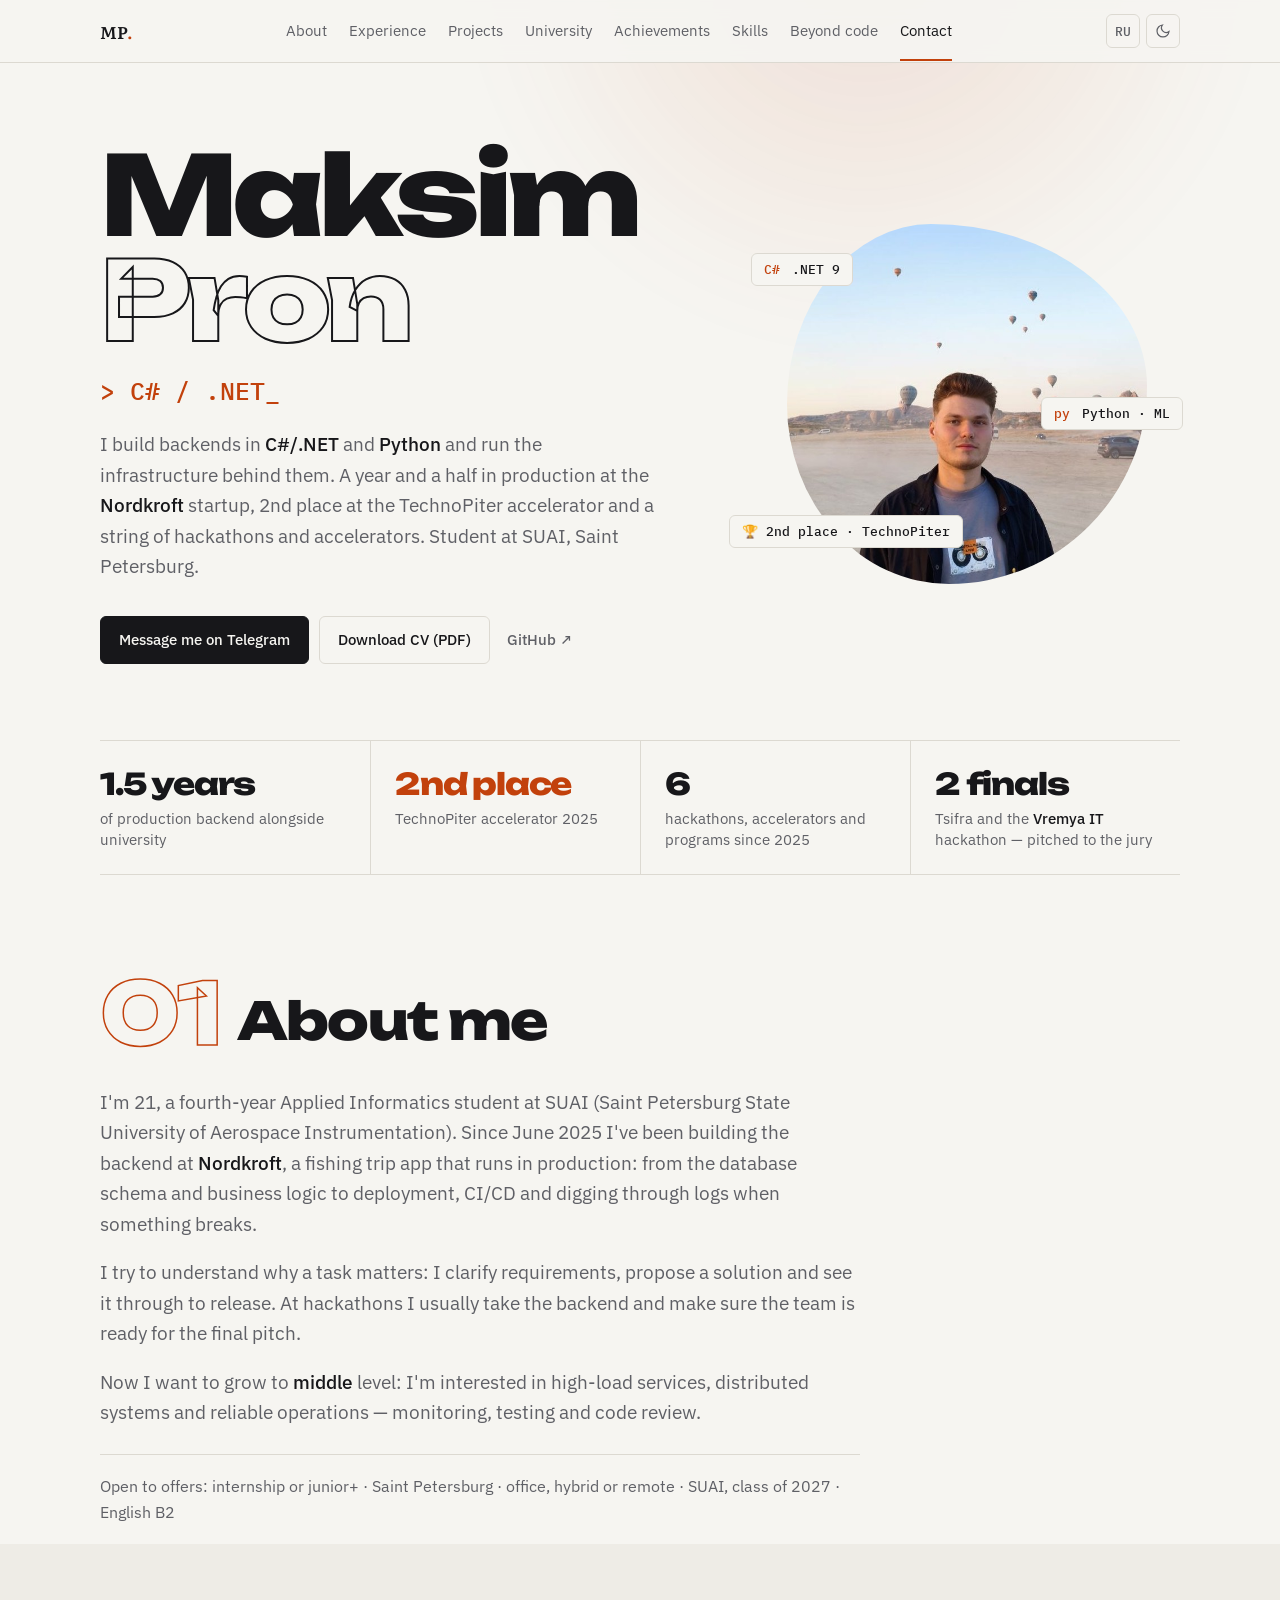
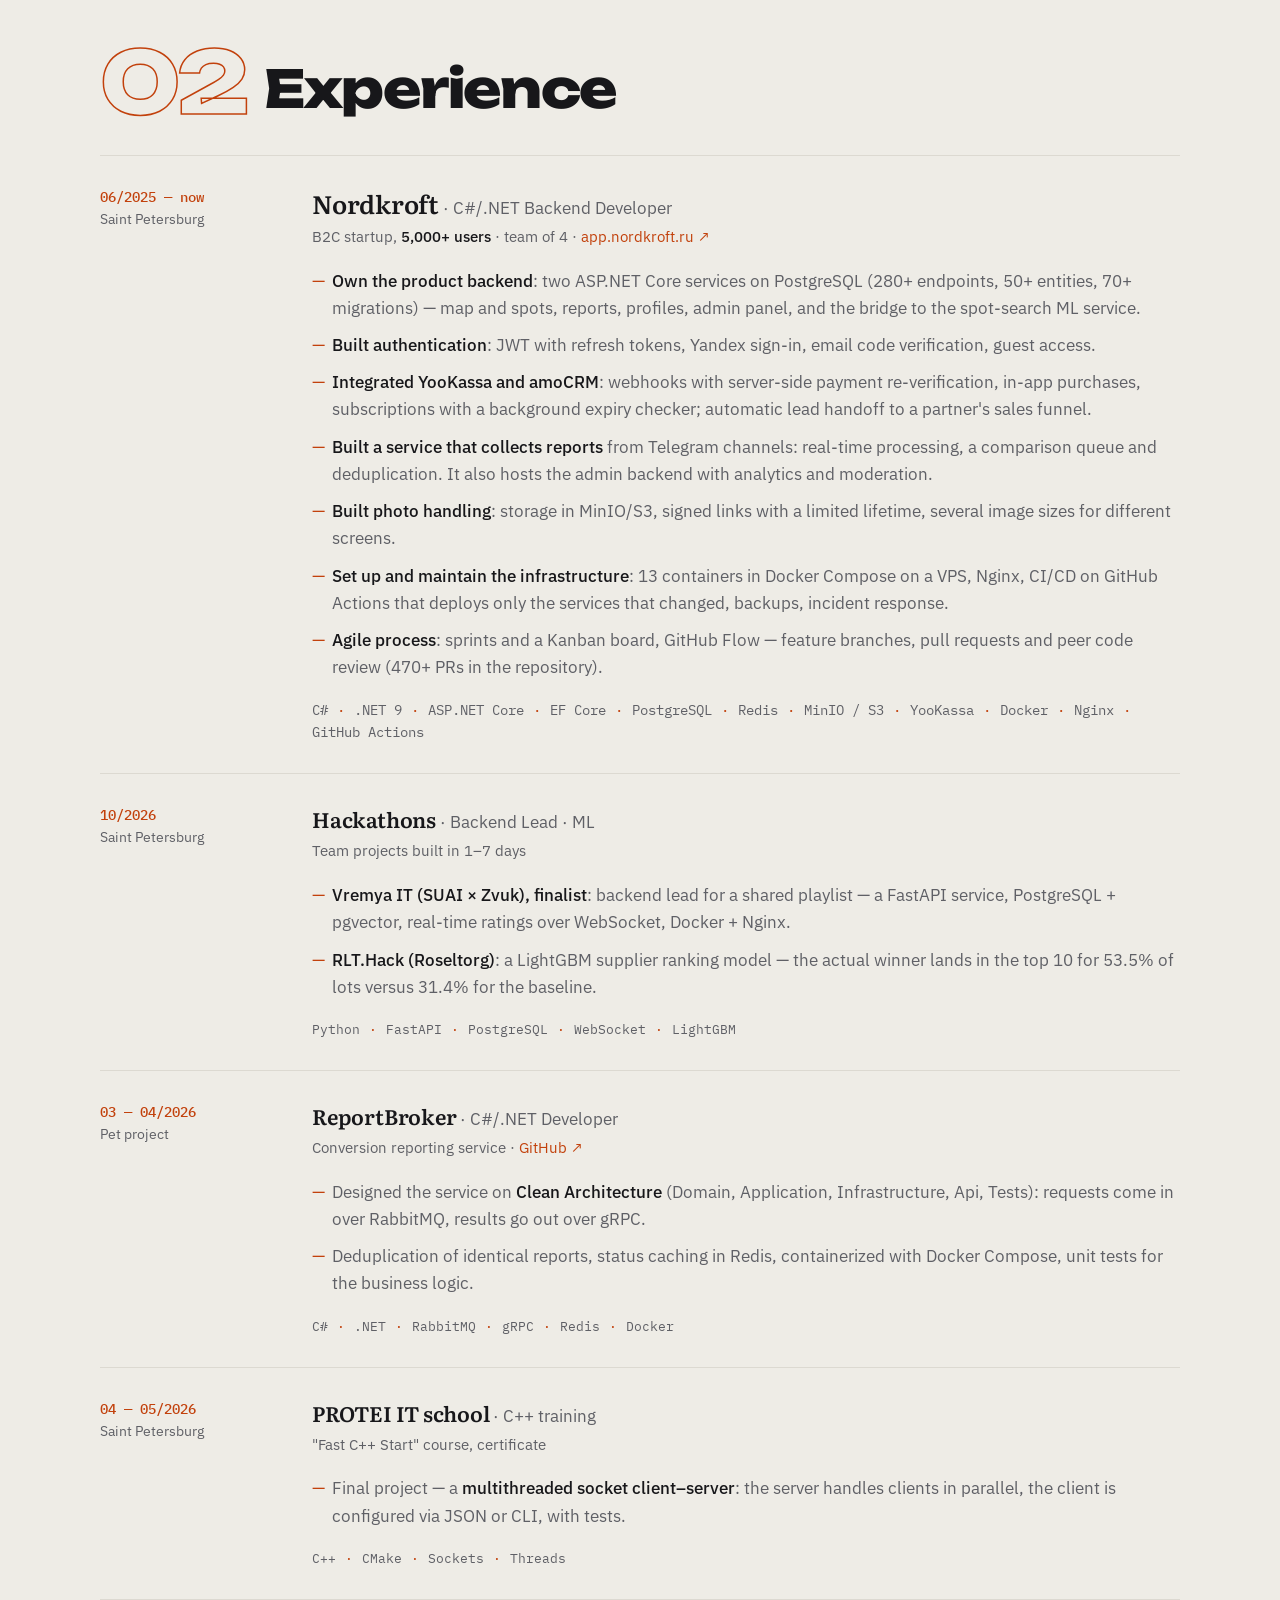
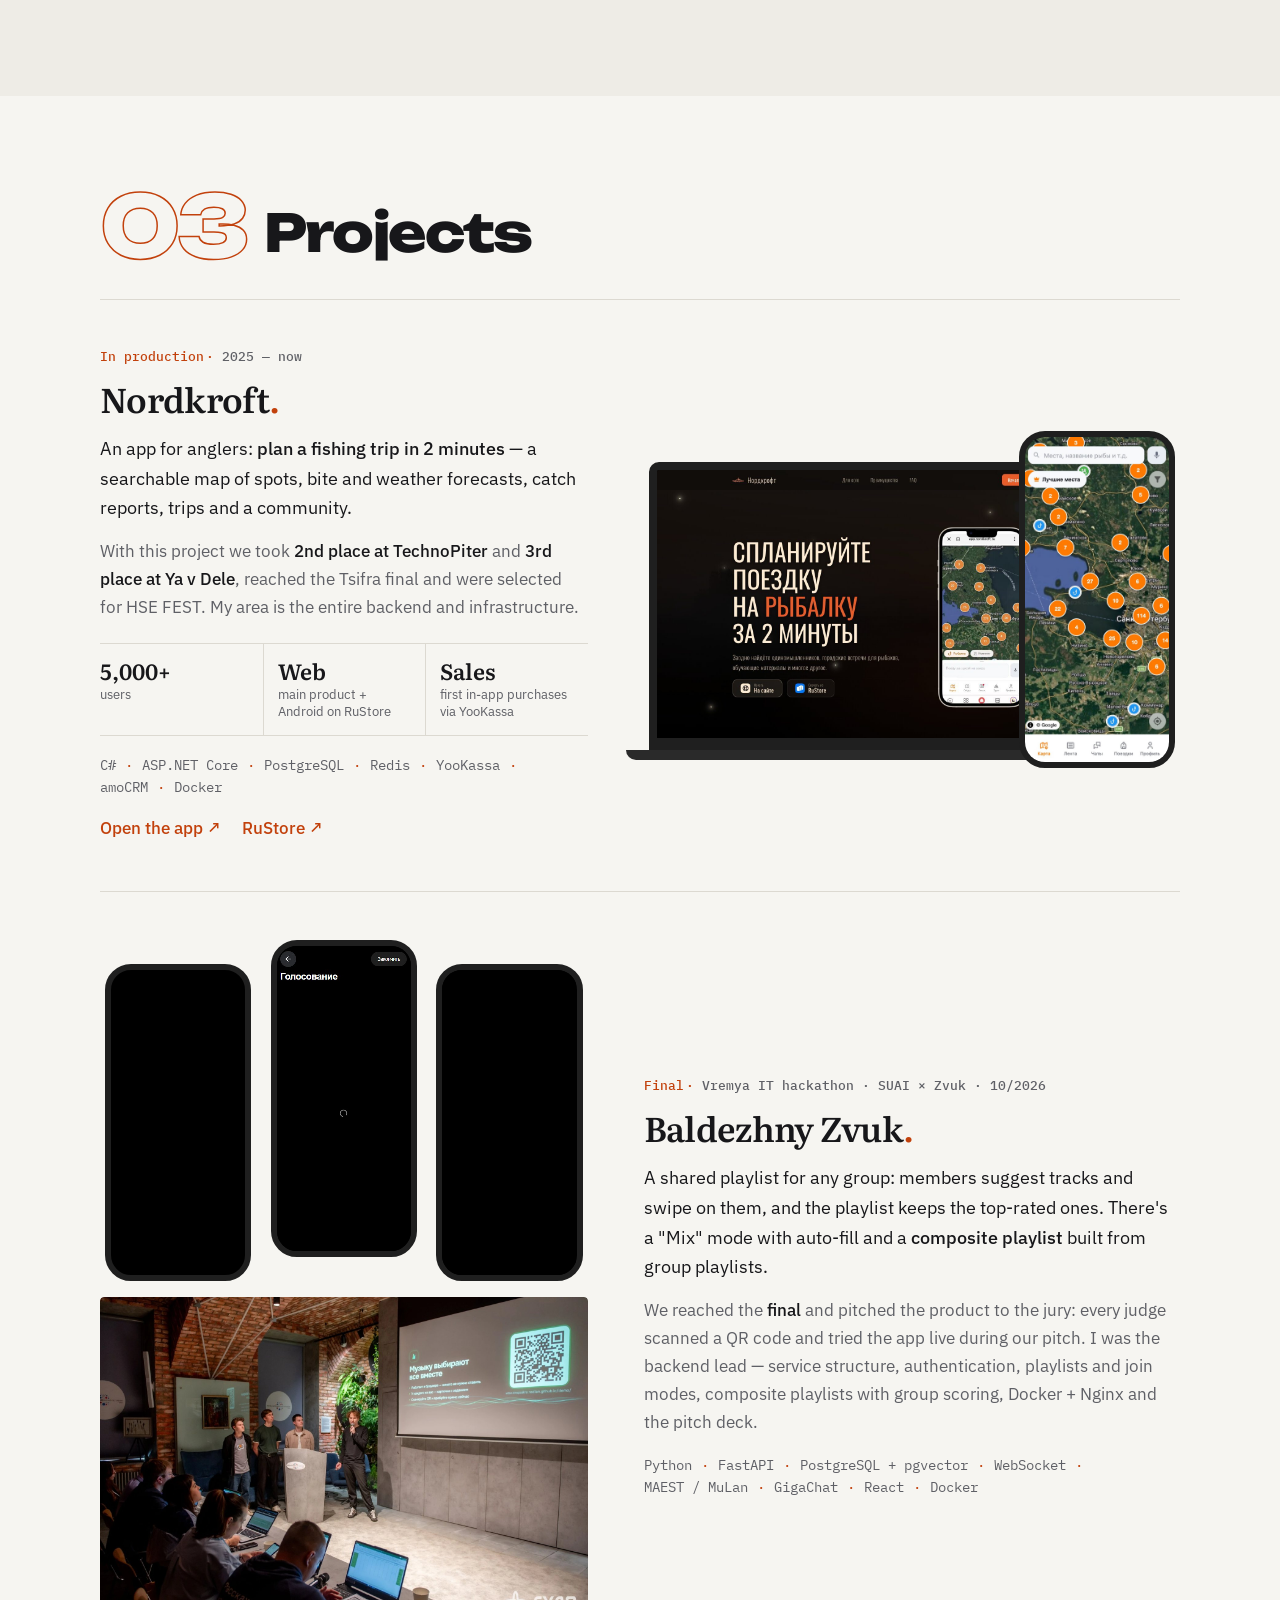
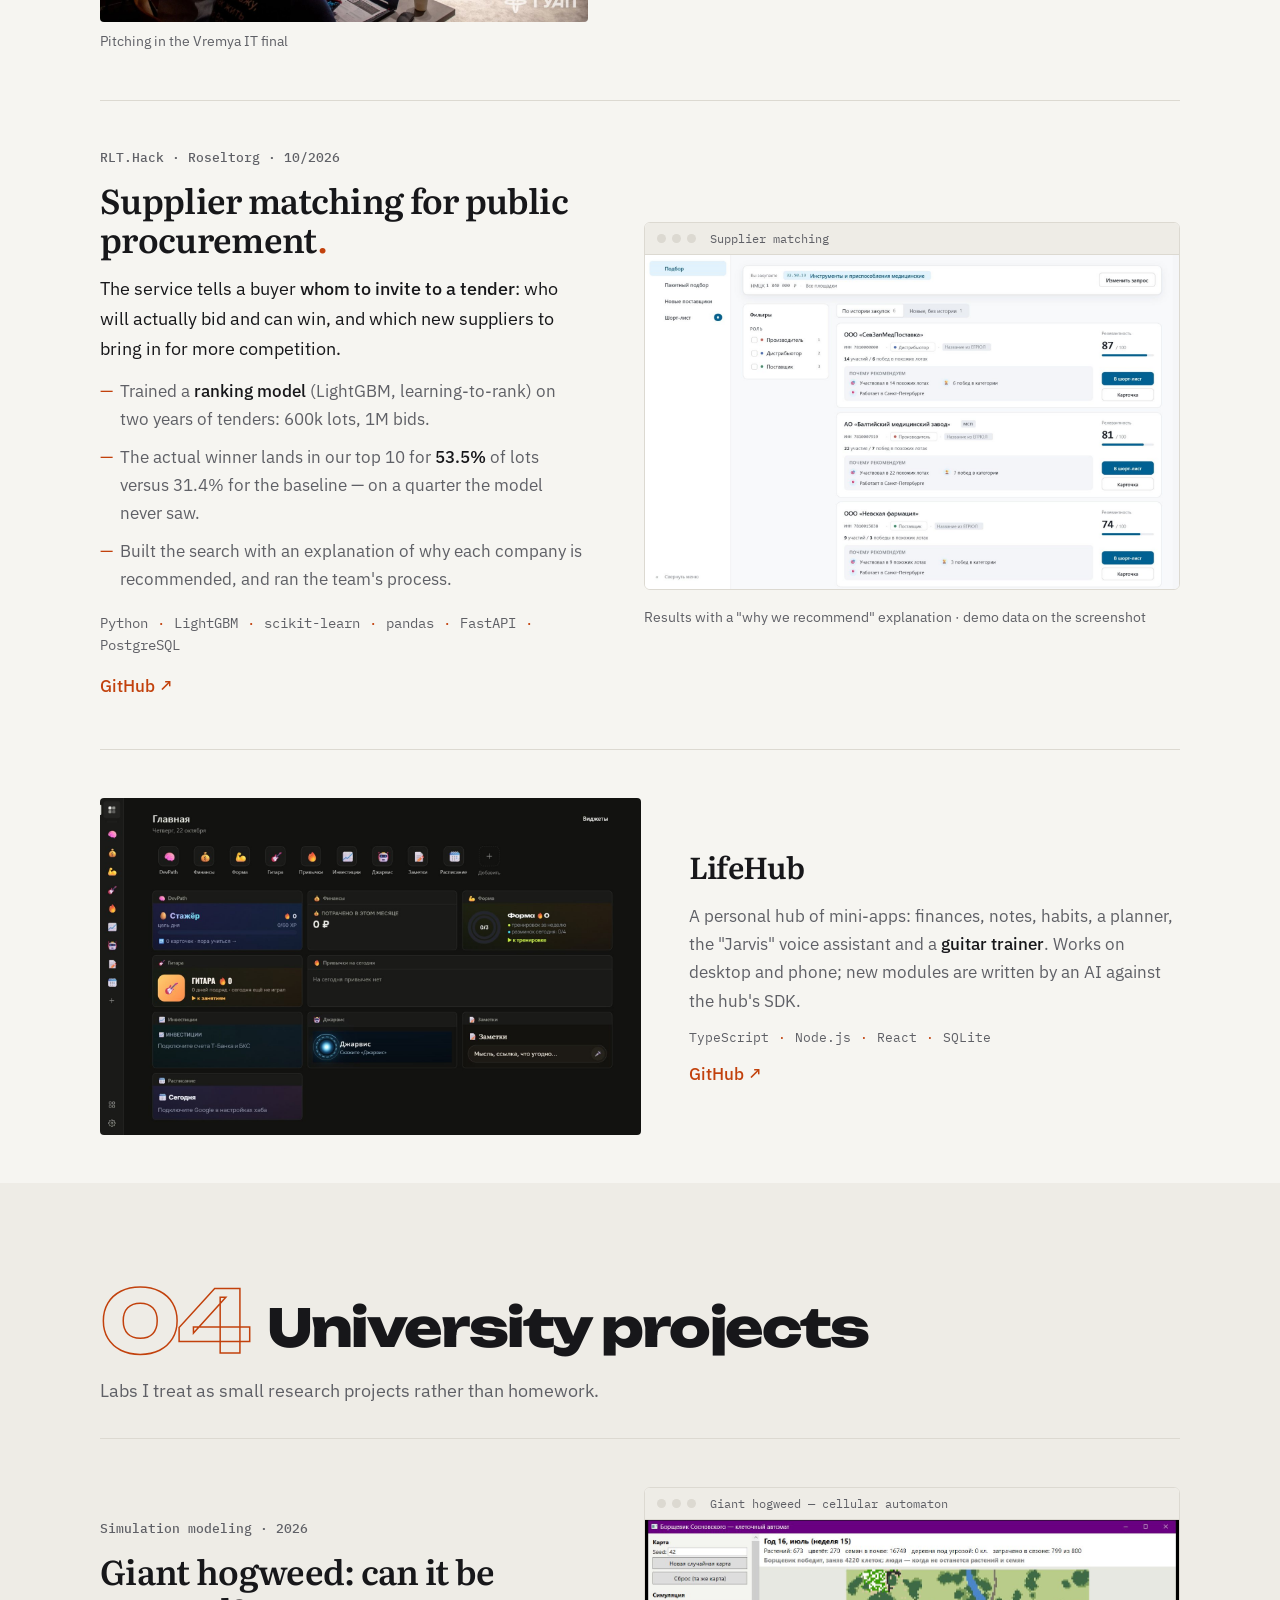
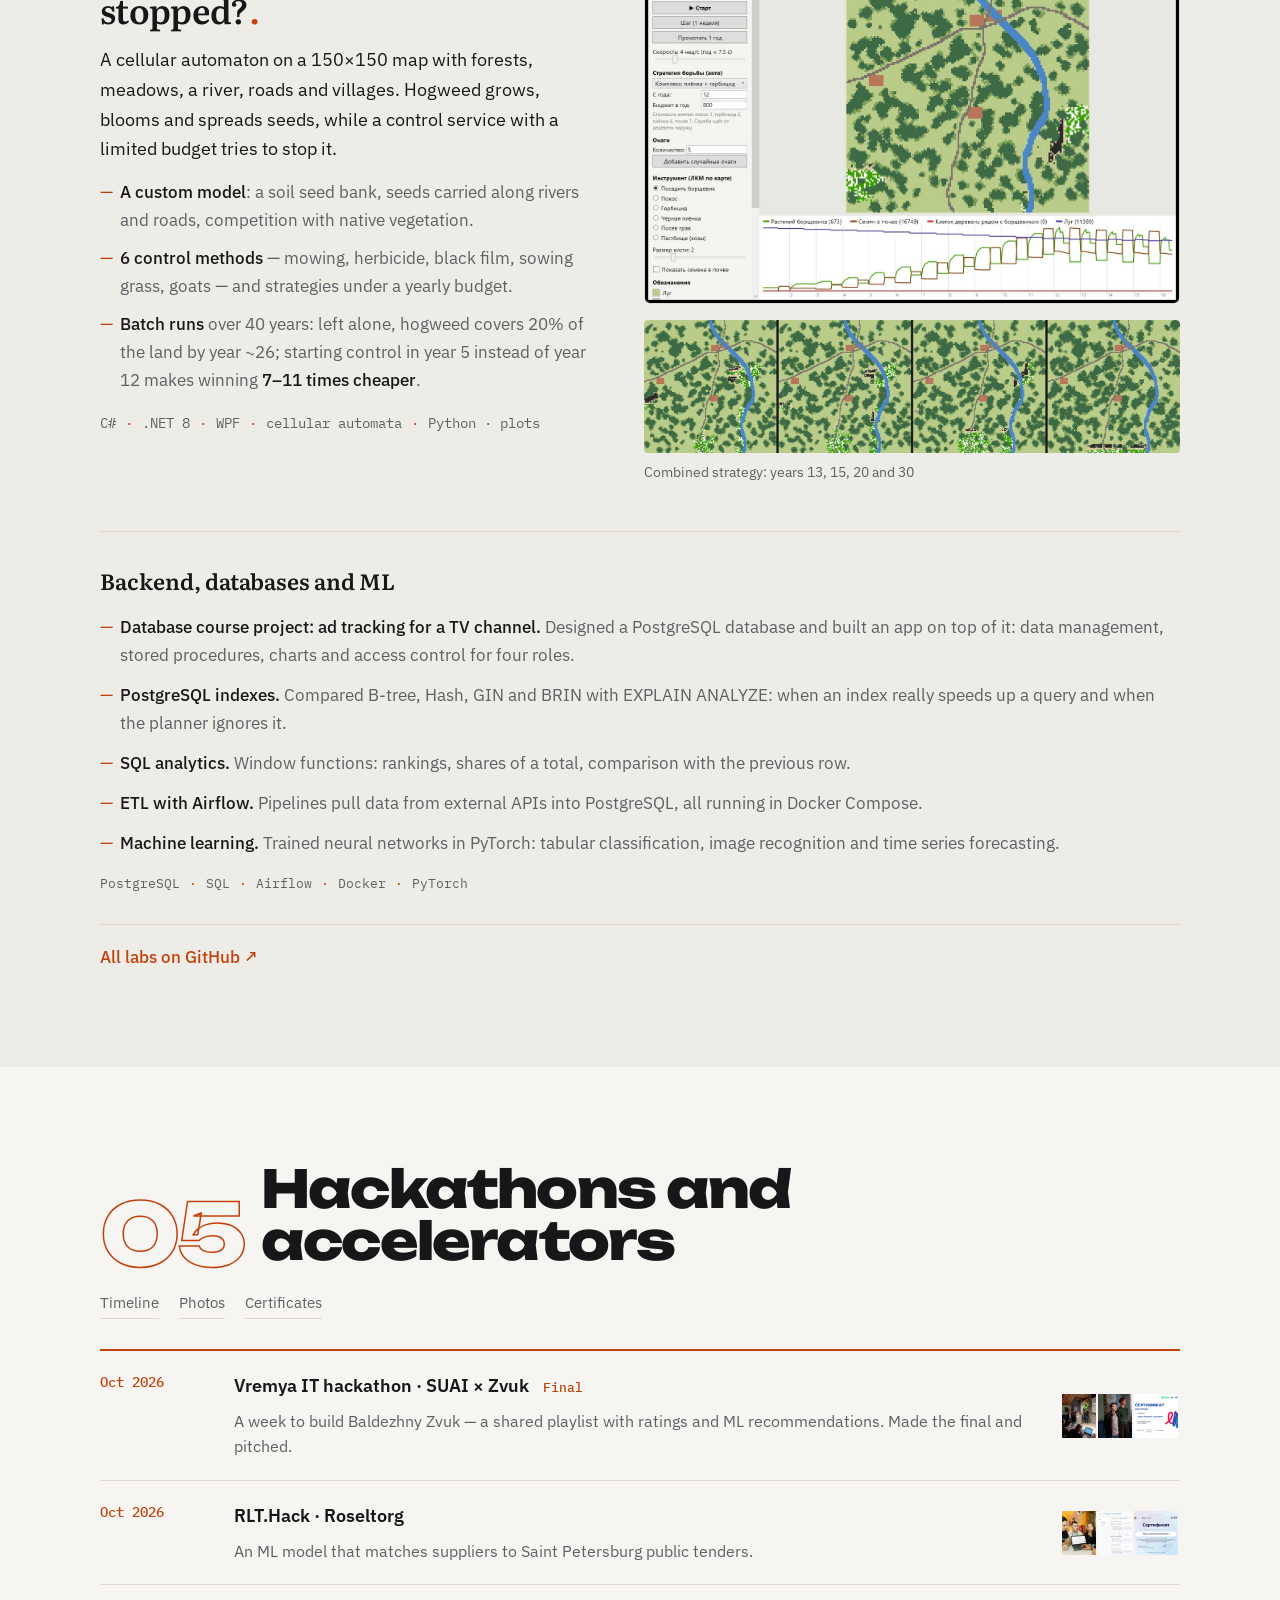
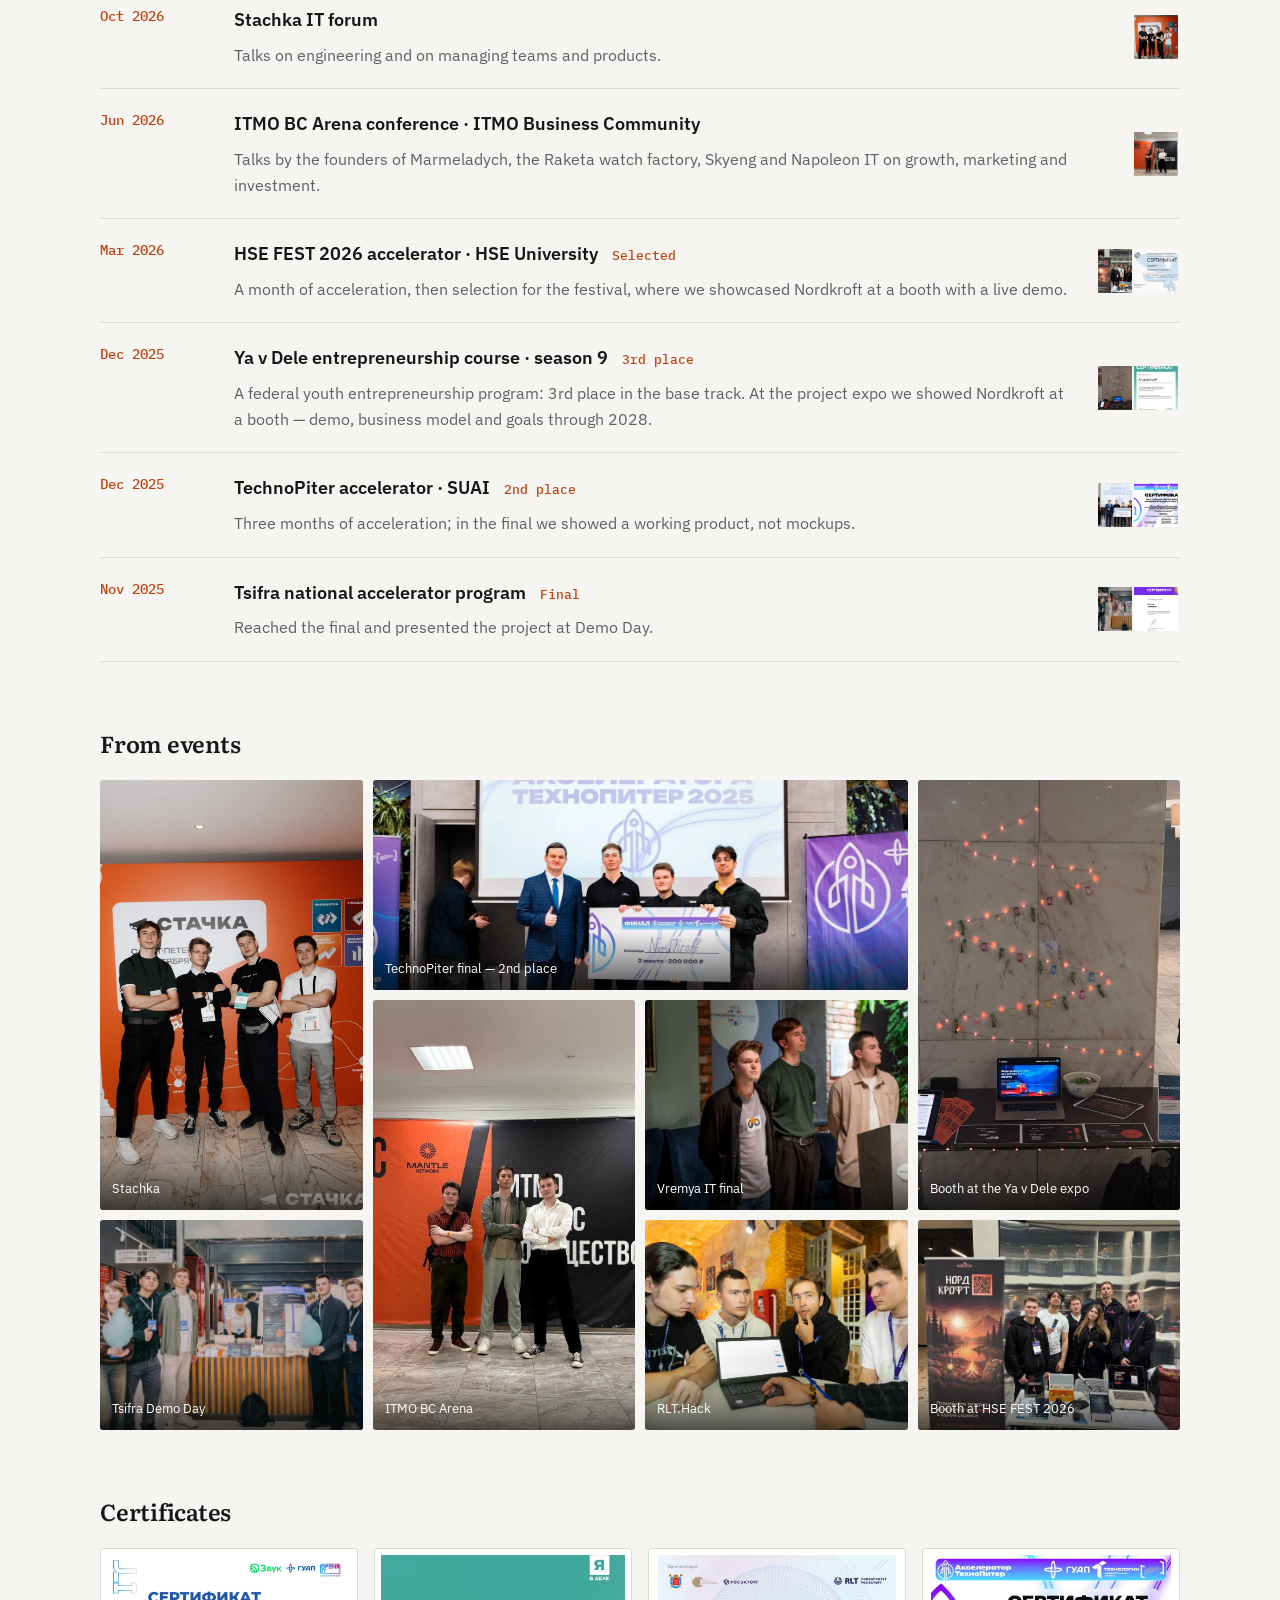
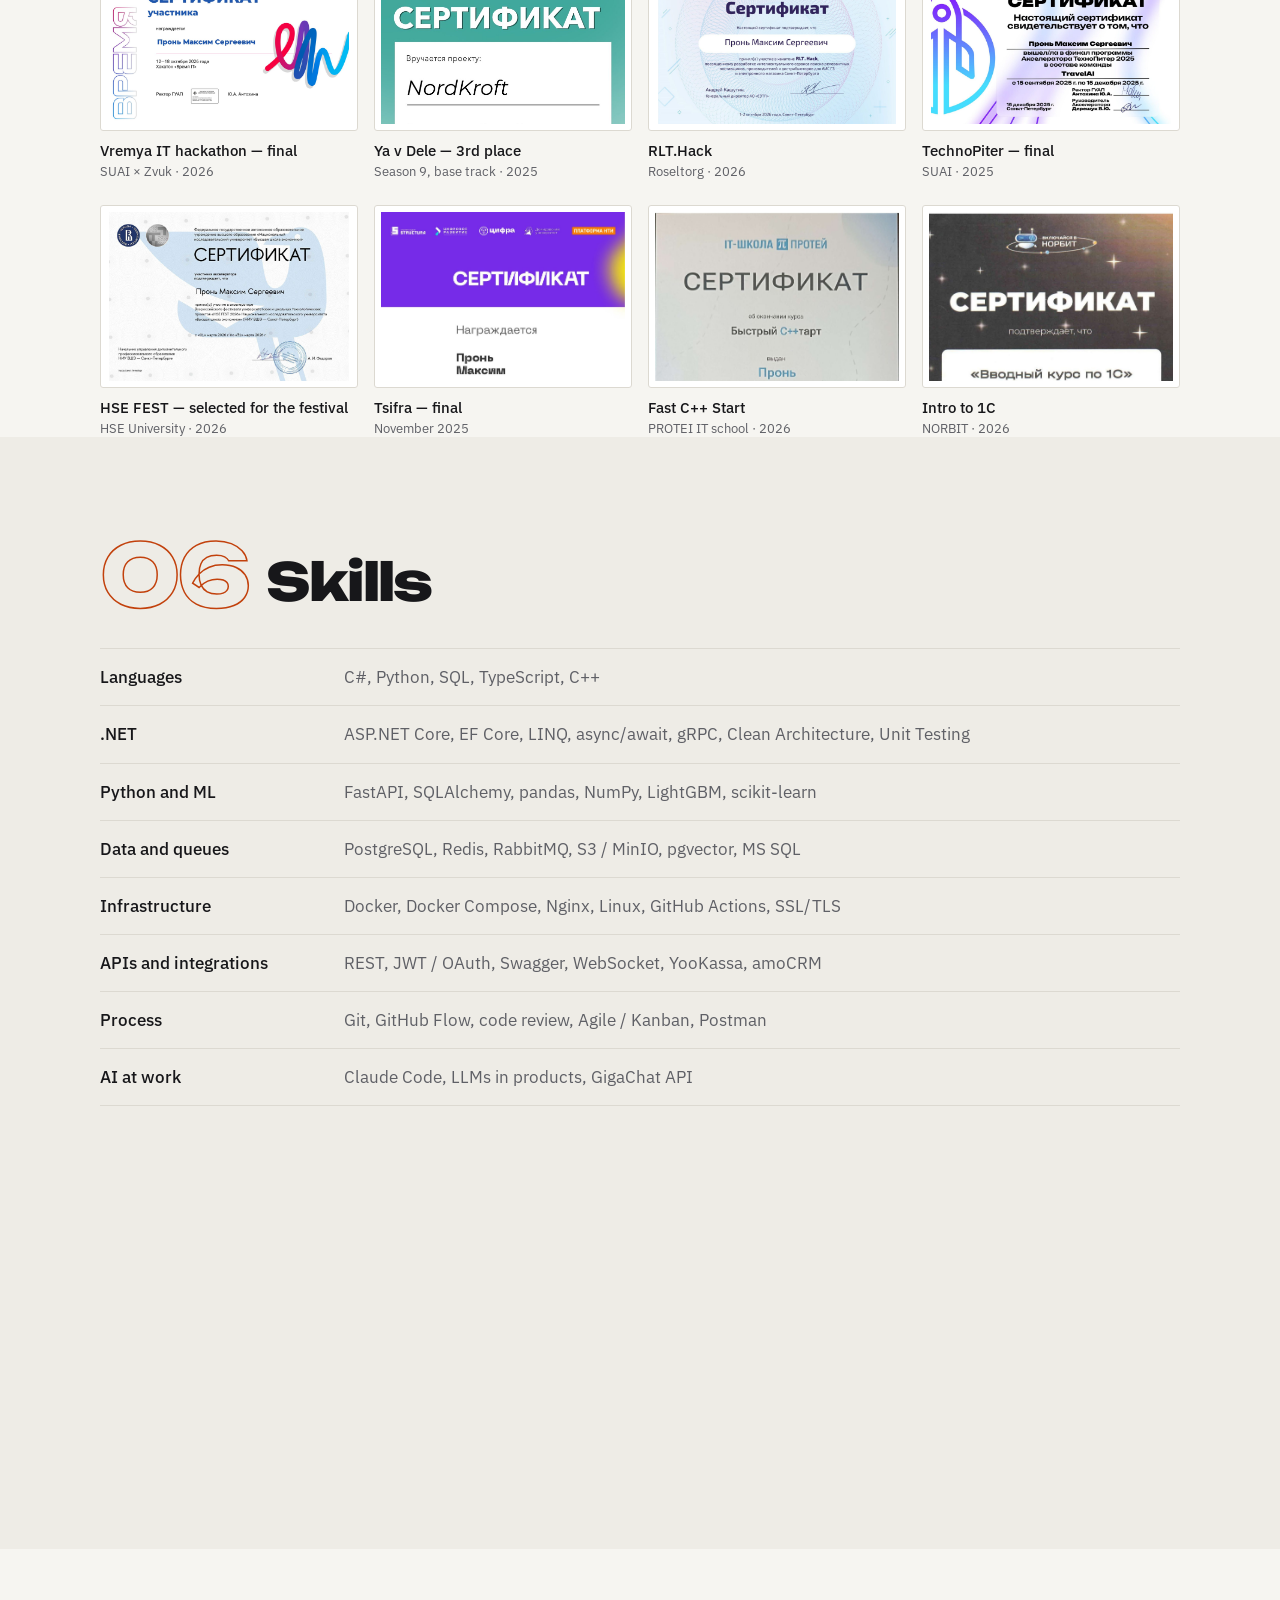
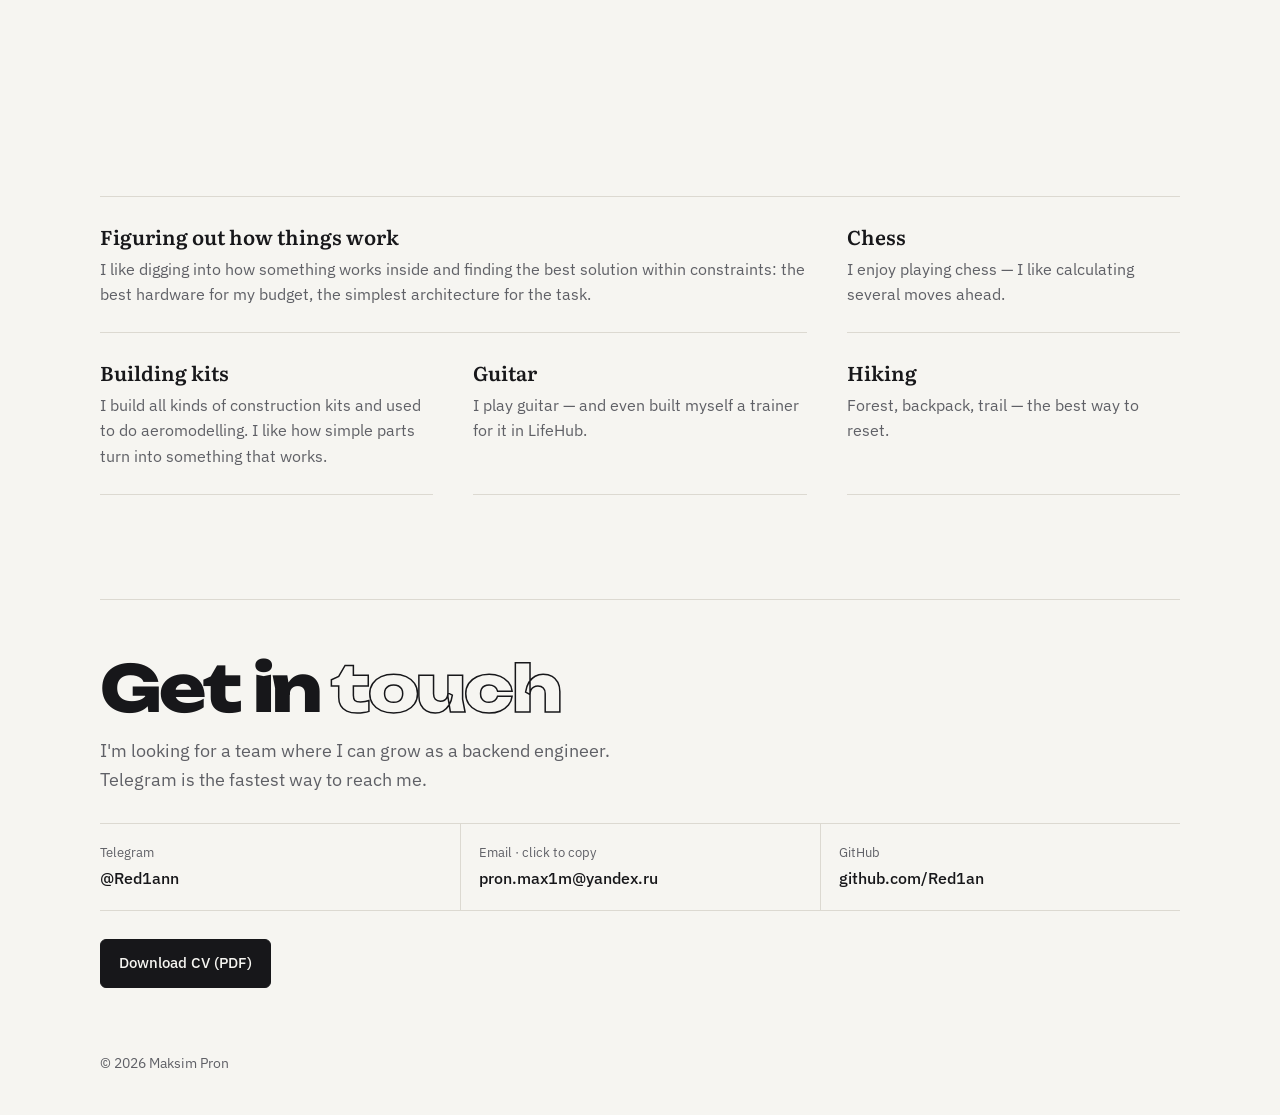
==== commit 55d0034d: "Характер: заголовки Unbounded с контурными номерами, полосы фона, больше акцента, живые ховеры и про" ====
--- a/en.html
+++ b/en.html
@@ -24,10 +24,10 @@
 <link rel="preconnect" href="https://fonts.googleapis.com">
 <link rel="preconnect" href="https://fonts.gstatic.com" crossorigin>
 <link href="https://fonts.googleapis.com/css2?family=Unbounded:wght@800&family=Literata:opsz,wght@7..72,500;7..72,600&family=IBM+Plex+Sans:wght@400;500;600&family=IBM+Plex+Mono:wght@400;500&display=swap" rel="stylesheet">
-<link rel="stylesheet" href="style.css?v=26">
+<link rel="stylesheet" href="style.css?v=28">
 </head>
 <body>
-
+<div class="progress" id="progress" aria-hidden="true"></div>
 <div class="bg-glow" aria-hidden="true"></div>
 
 
@@ -458,7 +458,7 @@
 <!-- ============ CONTACT ============ -->
 <section class="wrap section contact" id="contact">
   <div class="contact-box reveal">
-    <h2>Get in touch</h2>
+    <h2>Get in <em>touch</em></h2>
     <p>I'm looking for a team where I can grow as a backend engineer. Telegram is the fastest way to reach me.</p>
     <div class="contact-links">
       <a class="contact-item" href="https://t.me/Red1ann" target="_blank" rel="noopener"><span class="ck">Telegram</span><span class="cv">@Red1ann</span></a>
@@ -483,6 +483,6 @@
 </div>
 <div class="toast" id="toast">Email copied</div>
 
-<script src="script.js?v=7"></script>
+<script src="script.js?v=8"></script>
 </body>
 </html>
--- a/style.css
+++ b/style.css
@@ -1,7 +1,7 @@
 /* Editorial layout: thin rules instead of boxes, one accent colour for links and dates. */
 :root {
   --bg: #121212;
-  --surface: #1a1a1a;
+  --surface: #181818;
   --text: #ececea;
   --muted: #9c9c98;
   --line: #2b2b29;
@@ -13,7 +13,7 @@
 }
 :root[data-theme="light"] {
   --bg: #f6f5f1;
-  --surface: #ecebe5;
+  --surface: #eeece6;
   --text: #17171a;
   --muted: #5f6066;
   --line: #dcd9d1;
@@ -55,7 +55,9 @@
 .nav-logo { font: 600 17px var(--f-head); letter-spacing: -.01em; }
 .nav-logo span { color: var(--accent); }
 .nav-links { display: flex; gap: 22px; }
-.nav-links a { font-size: 14.5px; color: var(--muted); transition: color .15s; }
+.nav-links a { position: relative; font-size: 14.5px; color: var(--muted); transition: color .15s; }
+.nav-links a::after { content: ""; position: absolute; left: 0; right: 0; bottom: -18px; height: 2px; background: var(--accent); transform: scaleX(0); transition: transform .3s ease; }
+.nav-links a.active::after { transform: scaleX(1); }
 .nav-links a:hover, .nav-links a.active { color: var(--text); }
 .nav-actions { display: flex; gap: 6px; align-items: center; }
 .icon-btn {
@@ -88,15 +90,15 @@
 .btn.big { margin-top: 28px; }
 
 .pill { font: 500 13px var(--f-mono); color: var(--muted); }
-.pill + .pill::before { content: "·"; margin: 0 8px 0 2px; color: var(--muted); }
+.pill + .pill::before { content: "·"; margin: 0 8px 0 2px; color: var(--accent); }
 .pill.accent, .pill.blue, .pill.new { color: var(--accent); }
 
 .tags { display: flex; flex-wrap: wrap; gap: 4px 0; font: 400 13.5px var(--f-mono); color: var(--muted); }
-.tags span:not(:last-child)::after { content: "·"; margin: 0 9px; }
+.tags span:not(:last-child)::after { content: "·"; margin: 0 9px; color: var(--accent); }
 .tags.sm { font-size: 13px; }
 
-.link { color: var(--accent); font-weight: 500; }
-.link:hover { text-decoration: underline; text-underline-offset: 3px; }
+.link { color: var(--accent); font-weight: 500; background: linear-gradient(currentColor, currentColor) 0 100% / 0 1px no-repeat; transition: background-size .3s ease; padding-bottom: 1px; }
+.link:hover { background-size: 100% 1px; }
 .caption { font-size: 13.5px; color: var(--muted); }
 
 /* ---------- hero ---------- */
@@ -137,18 +139,29 @@
 .stats { display: grid; grid-template-columns: repeat(4, minmax(0, 1fr)); border-top: 1px solid var(--line); border-bottom: 1px solid var(--line); }
 .stat { padding: 26px 24px 24px 0; }
 .stat + .stat { padding-left: 24px; border-left: 1px solid var(--line); }
-.stat-num { font: 600 32px/1.1 var(--f-head); letter-spacing: -.02em; }
+.stat-num { font: 800 30px/1.1 "Unbounded", var(--f-body); letter-spacing: -.04em; }
 .stat-num.accent { color: var(--accent); }
 .stat-label { margin-top: 8px; font-size: 14.5px; color: var(--muted); line-height: 1.45; }
 .stat-label b { color: var(--text); font-weight: 500; }
 
 /* ---------- sections ---------- */
 .section { padding: 104px 0 0; }
-.section-head { margin-bottom: 36px; }
-.section-num { display: none; }
-.section-head h2 { font: 600 clamp(30px, 4vw, 42px)/1.1 var(--f-head); letter-spacing: -.02em; }
+.section-head { display: flex; align-items: flex-end; gap: 18px; margin-bottom: 40px; }
+.section-num { font: 800 clamp(52px, 7vw, 86px)/.78 "Unbounded", var(--f-body); color: transparent; -webkit-text-stroke: 1.5px var(--accent); letter-spacing: -.04em; }
+.section-head h2 { font: 800 clamp(30px, 4.4vw, 52px)/1 "Unbounded", var(--f-body); letter-spacing: -.035em; }
 .section-lead { color: var(--muted); font-size: 18px; margin: -18px 0 32px; }
 .sub-title { font: 600 23px var(--f-head); letter-spacing: -.01em; margin: 64px 0 20px; }
+
+/* ---------- background bands ---------- */
+#experience, #labs, #skills { position: relative; padding-bottom: 96px; }
+#experience::before, #labs::before, #skills::before {
+  content: ""; position: absolute; z-index: -1; top: 0; bottom: 0; left: 50%; width: 100vw; transform: translateX(-50%);
+  background: var(--surface);
+}
+#experience + .section, #labs + .section, #skills + .section { padding-top: 96px; }
+
+/* ---------- scroll progress ---------- */
+.progress { position: fixed; top: 0; left: 0; height: 2px; width: 100%; z-index: 60; background: var(--accent); transform-origin: 0 50%; transform: scaleX(0); }
 
 /* ---------- about ---------- */
 .about-grid { max-width: 760px; }
@@ -170,7 +183,7 @@
 .bullets { list-style: none; display: grid; gap: 10px; margin-bottom: 20px; }
 .bullets li { position: relative; padding-left: 20px; color: var(--muted); }
 .bullets li b { color: var(--text); font-weight: 500; }
-.bullets li::before { content: "—"; position: absolute; left: 0; color: var(--muted); opacity: .6; }
+.bullets li::before { content: "—"; position: absolute; left: 0; color: var(--accent); }
 .exp-list li { font-size: 16.5px; }
 
 /* ---------- projects ---------- */
@@ -178,6 +191,7 @@
 .project.reverse .project-info { order: 2; }
 .project-meta { display: flex; flex-wrap: wrap; margin-bottom: 14px; }
 .project h3 { font: 600 clamp(26px, 3vw, 34px)/1.15 var(--f-head); letter-spacing: -.02em; margin-bottom: 16px; }
+.project h3::after { content: "."; color: var(--accent); }
 .project p { color: var(--muted); margin-bottom: 14px; }
 .project p b { color: var(--text); font-weight: 500; }
 .project p.project-lead { color: var(--text); font-size: 18px; }
@@ -217,7 +231,8 @@
 
 .proj-wide { display: grid; grid-template-columns: minmax(0, 1.1fr) minmax(0, 1fr); gap: 48px; align-items: center; padding: 48px 0; border-top: 1px solid var(--line); }
 .proj-wide .lab-img { border-radius: 4px; overflow: hidden; aspect-ratio: 16/10; }
-.proj-wide .lab-img img { width: 100%; height: 100%; object-fit: cover; object-position: top left; }
+.proj-wide .lab-img img { width: 100%; height: 100%; object-fit: cover; object-position: top left; transition: transform .6s ease; }
+.proj-wide .lab-img:hover img { transform: scale(1.03); }
 .proj-wide-body { display: flex; flex-direction: column; gap: 14px; }
 .proj-wide-body h4 { font: 600 30px var(--f-head); letter-spacing: -.02em; }
 .proj-wide-body p { color: var(--muted); }
@@ -228,7 +243,7 @@
 .lab-group-head h4 { font: 600 22px var(--f-head); margin-bottom: 16px; }
 .lab-list { list-style: none; display: grid; gap: 12px; margin-bottom: 18px; }
 .lab-list li { position: relative; padding-left: 20px; color: var(--muted); }
-.lab-list li::before { content: "—"; position: absolute; left: 0; opacity: .6; }
+.lab-list li::before { content: "—"; position: absolute; left: 0; color: var(--accent); }
 .lab-list li b { color: var(--text); font-weight: 500; }
 .labs-more { margin-top: 18px; }
 
@@ -236,9 +251,9 @@
 .jump { display: flex; gap: 20px; margin: -16px 0 30px; font-size: 15px; }
 .jump a { color: var(--muted); border-bottom: 1px solid var(--line); padding-bottom: 2px; }
 .jump a:hover { color: var(--text); border-color: var(--text); }
-.timeline { border-top: 1px solid var(--line); }
+.timeline { border-top: 2px solid var(--accent); }
 .tl-item { display: grid; grid-template-columns: 110px minmax(0, 1fr); gap: 24px; border-bottom: 1px solid var(--line); }
-.tl-date { padding-top: 22px; font: 500 13.5px var(--f-mono); color: var(--muted); }
+.tl-date { padding-top: 22px; font: 500 13.5px var(--f-mono); color: var(--accent); }
 .tl-card { padding: 20px 0; }
 .tl-head { display: flex; flex-wrap: wrap; align-items: baseline; gap: 4px 14px; }
 .tl-card h4 { font-size: 18px; font-weight: 600; transition: color .15s; }
@@ -253,7 +268,8 @@
 
 .gallery { display: grid; grid-template-columns: repeat(4, 1fr); grid-auto-rows: 210px; gap: 10px; grid-template-areas: "a b b c" "a d e c" "f d g h"; }
 .g-item { position: relative; border-radius: 3px; overflow: hidden; }
-.g-item img { width: 100%; height: 100%; object-fit: cover; }
+.g-item img { width: 100%; height: 100%; object-fit: cover; transition: transform .6s ease; }
+.g-item:hover img { transform: scale(1.05); }
 .g-item figcaption {
   position: absolute; left: 0; right: 0; bottom: 0; padding: 26px 12px 10px; font-size: 13px; color: #fff;
   background: linear-gradient(transparent, rgba(0,0,0,.65)); pointer-events: none;
@@ -270,7 +286,8 @@
 /* ---------- skills, education ---------- */
 .skill-rows { border-top: 1px solid var(--line); }
 .skill-rows > div { display: grid; grid-template-columns: 220px minmax(0, 1fr); gap: 24px; padding: 14px 0; border-bottom: 1px solid var(--line); }
-.skill-rows dt { font-weight: 500; }
+.skill-rows dt { font-weight: 500; color: var(--text); }
+.skill-rows > div:hover dt { color: var(--accent); }
 .skill-rows dd { color: var(--muted); }
 .edu-list { list-style: none; border-top: 1px solid var(--line); }
 .edu-list li { padding: 14px 0; border-bottom: 1px solid var(--line); color: var(--muted); }
@@ -286,7 +303,8 @@
 
 /* ---------- contact ---------- */
 .contact-box { padding: 56px 0 8px; border-top: 1px solid var(--line); }
-.contact-box h2 { font: 600 clamp(34px, 5vw, 56px)/1.05 var(--f-head); letter-spacing: -.02em; }
+.contact-box h2 { font: 800 clamp(34px, 5.4vw, 64px)/1 "Unbounded", var(--f-body); letter-spacing: -.04em; }
+.contact-box h2 em { font-style: normal; color: transparent; -webkit-text-stroke: 1.5px var(--text); }
 .contact-box > p { color: var(--muted); font-size: 18px; max-width: 560px; margin: 16px 0 28px; }
 .contact-links { display: grid; grid-template-columns: repeat(3, minmax(0, 1fr)); border-top: 1px solid var(--line); border-bottom: 1px solid var(--line); }
 .contact-item { padding: 18px 18px 18px 0; text-align: left; display: flex; flex-direction: column; gap: 2px; }
@@ -336,6 +354,7 @@
   }
   .nav-links.open { opacity: 1; pointer-events: auto; }
   .nav-links a { padding: 10px 0; font-size: 16px; border-bottom: 1px solid var(--line); }
+  .nav-links a::after { display: none; }
   .burger { display: flex; }
   .hero { grid-template-columns: 1fr; gap: 40px; padding-top: 56px; }
   .hero-photo { order: -1; justify-self: start; width: min(260px, 70%); margin-left: 12%; }
@@ -353,6 +372,10 @@
   .wrap { width: calc(100% - 32px); }
   .nav { padding-inline: 16px; }
   .section { padding-top: 76px; }
+  #experience, #labs, #skills { padding-bottom: 72px; }
+  .section-head { gap: 12px; flex-wrap: wrap; }
+  .section-head h2 { font-size: 26px; min-width: 0; }
+  .section-num { font-size: 46px; }
   .hero-name { font-size: 50px; }
   .hero-photo { width: 210px; margin-left: 40px; }
   .c1 { left: -28px; } .c2 { left: -34px; } .c3 { right: -36px; }
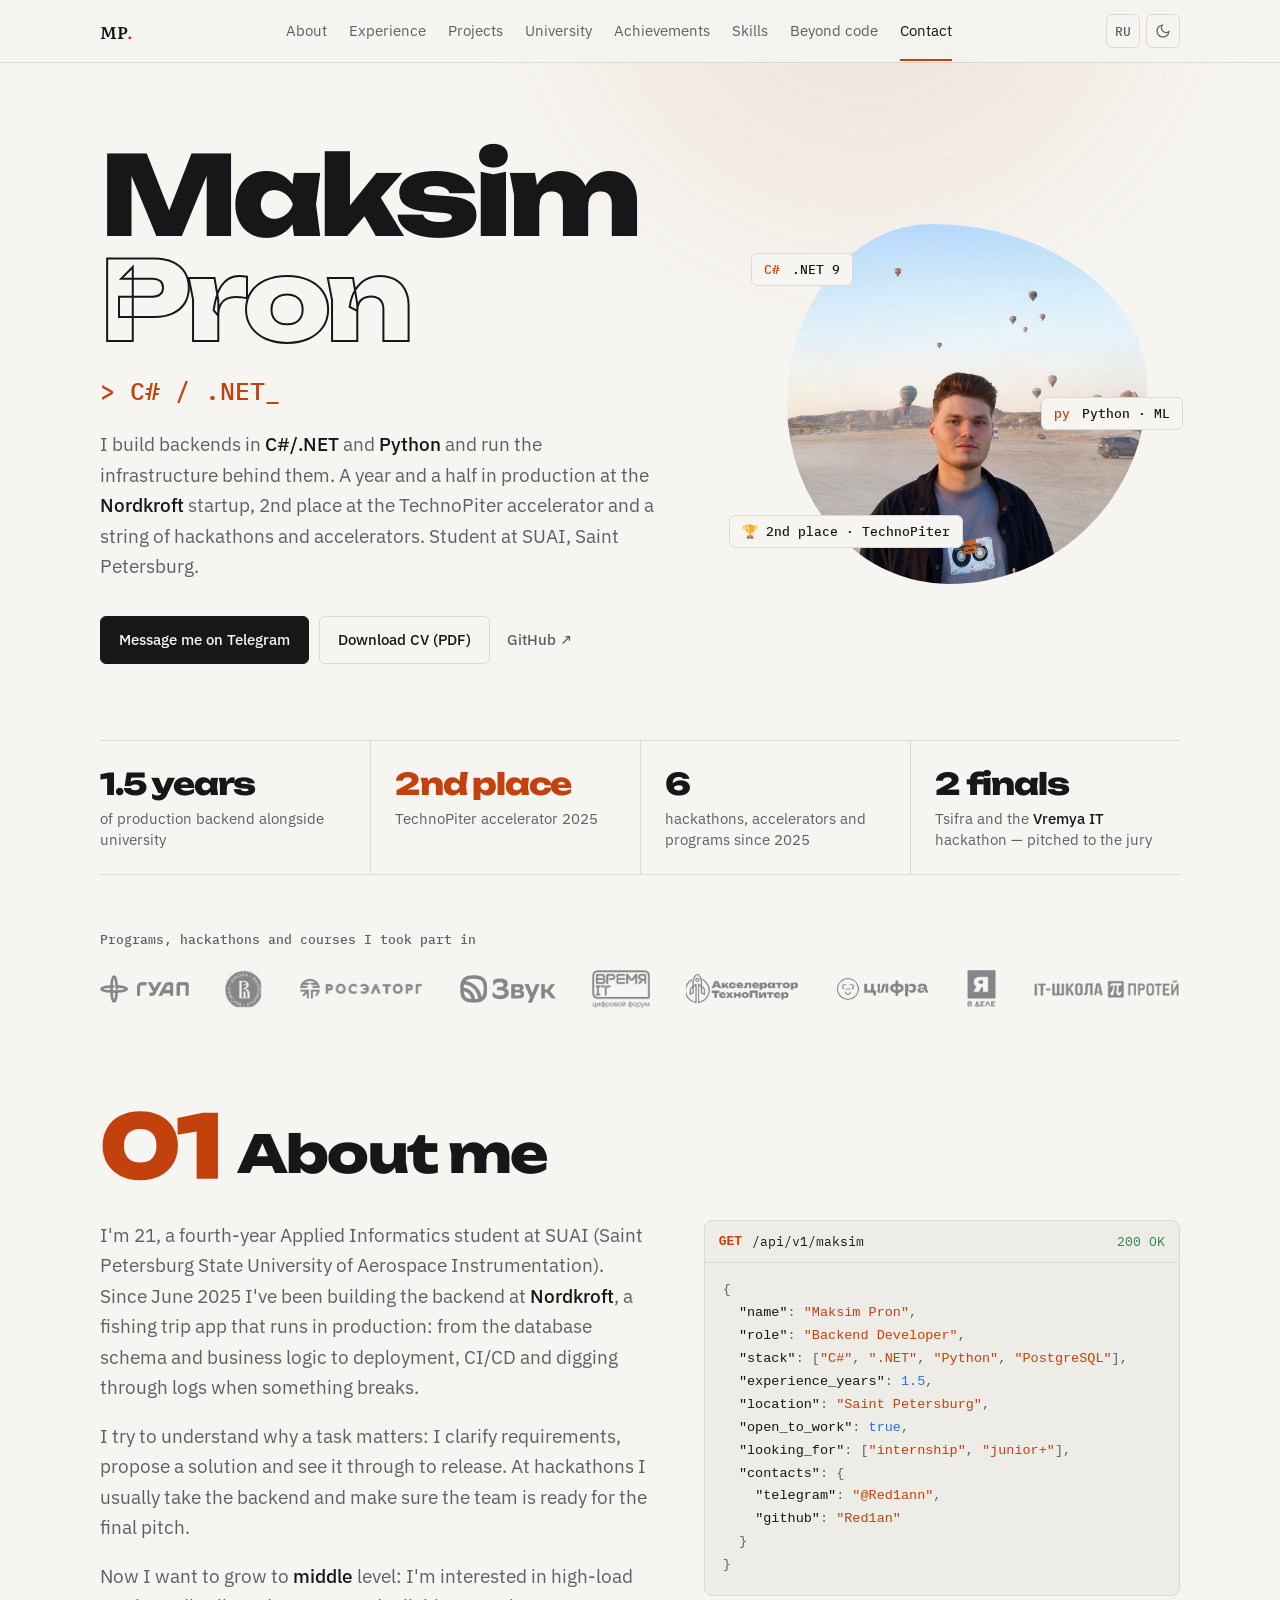
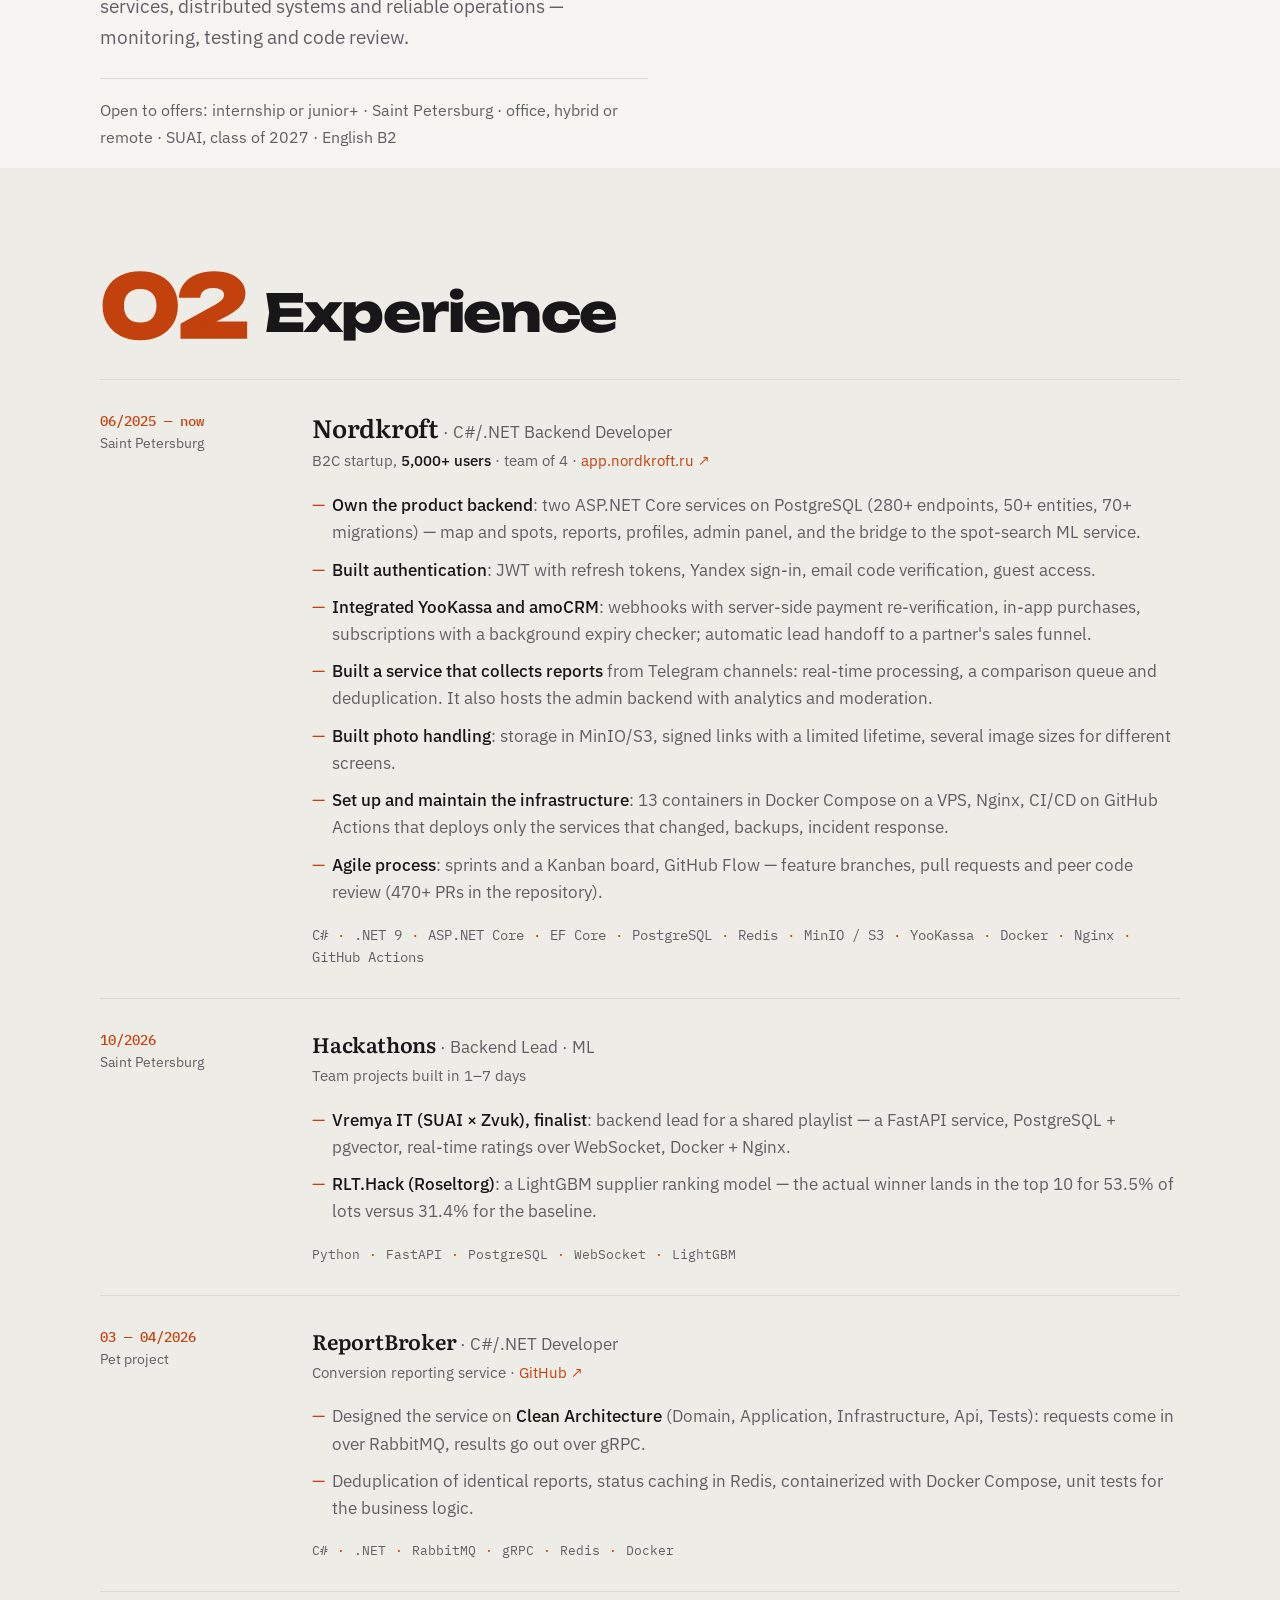
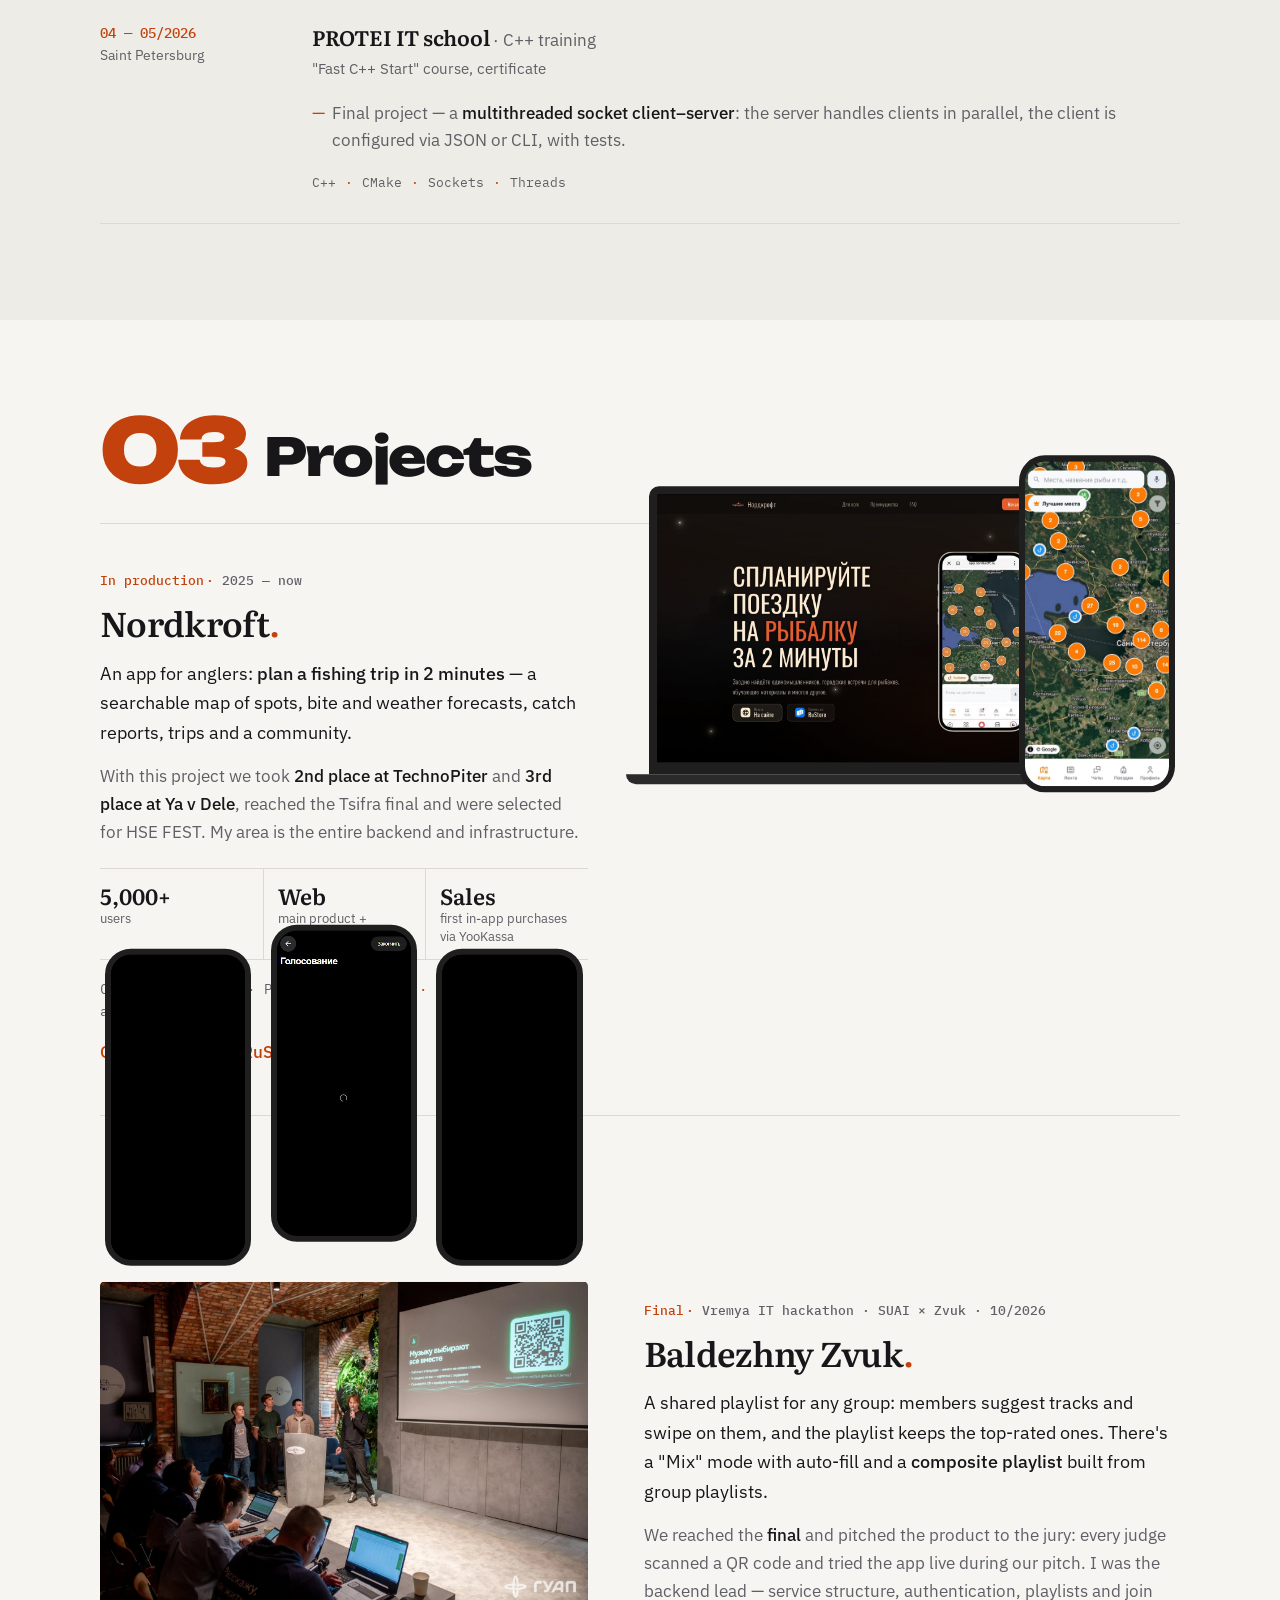
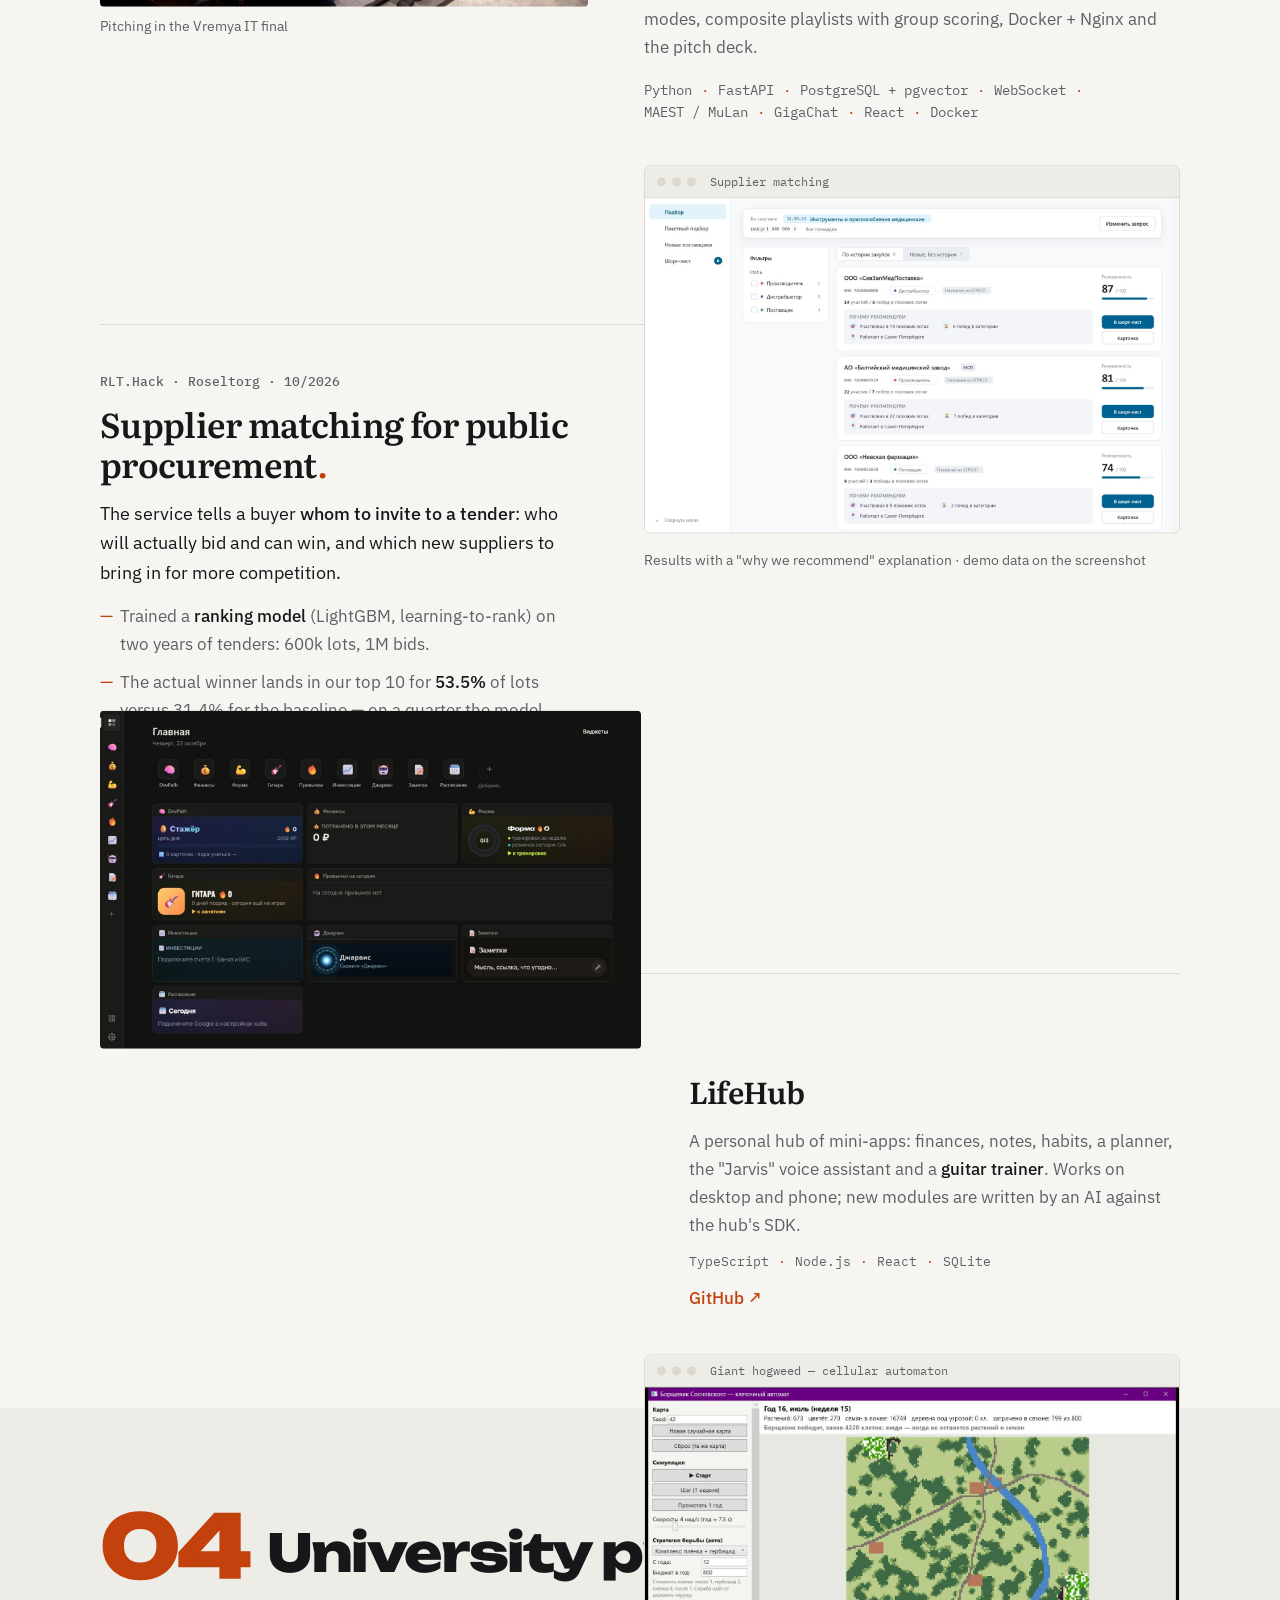
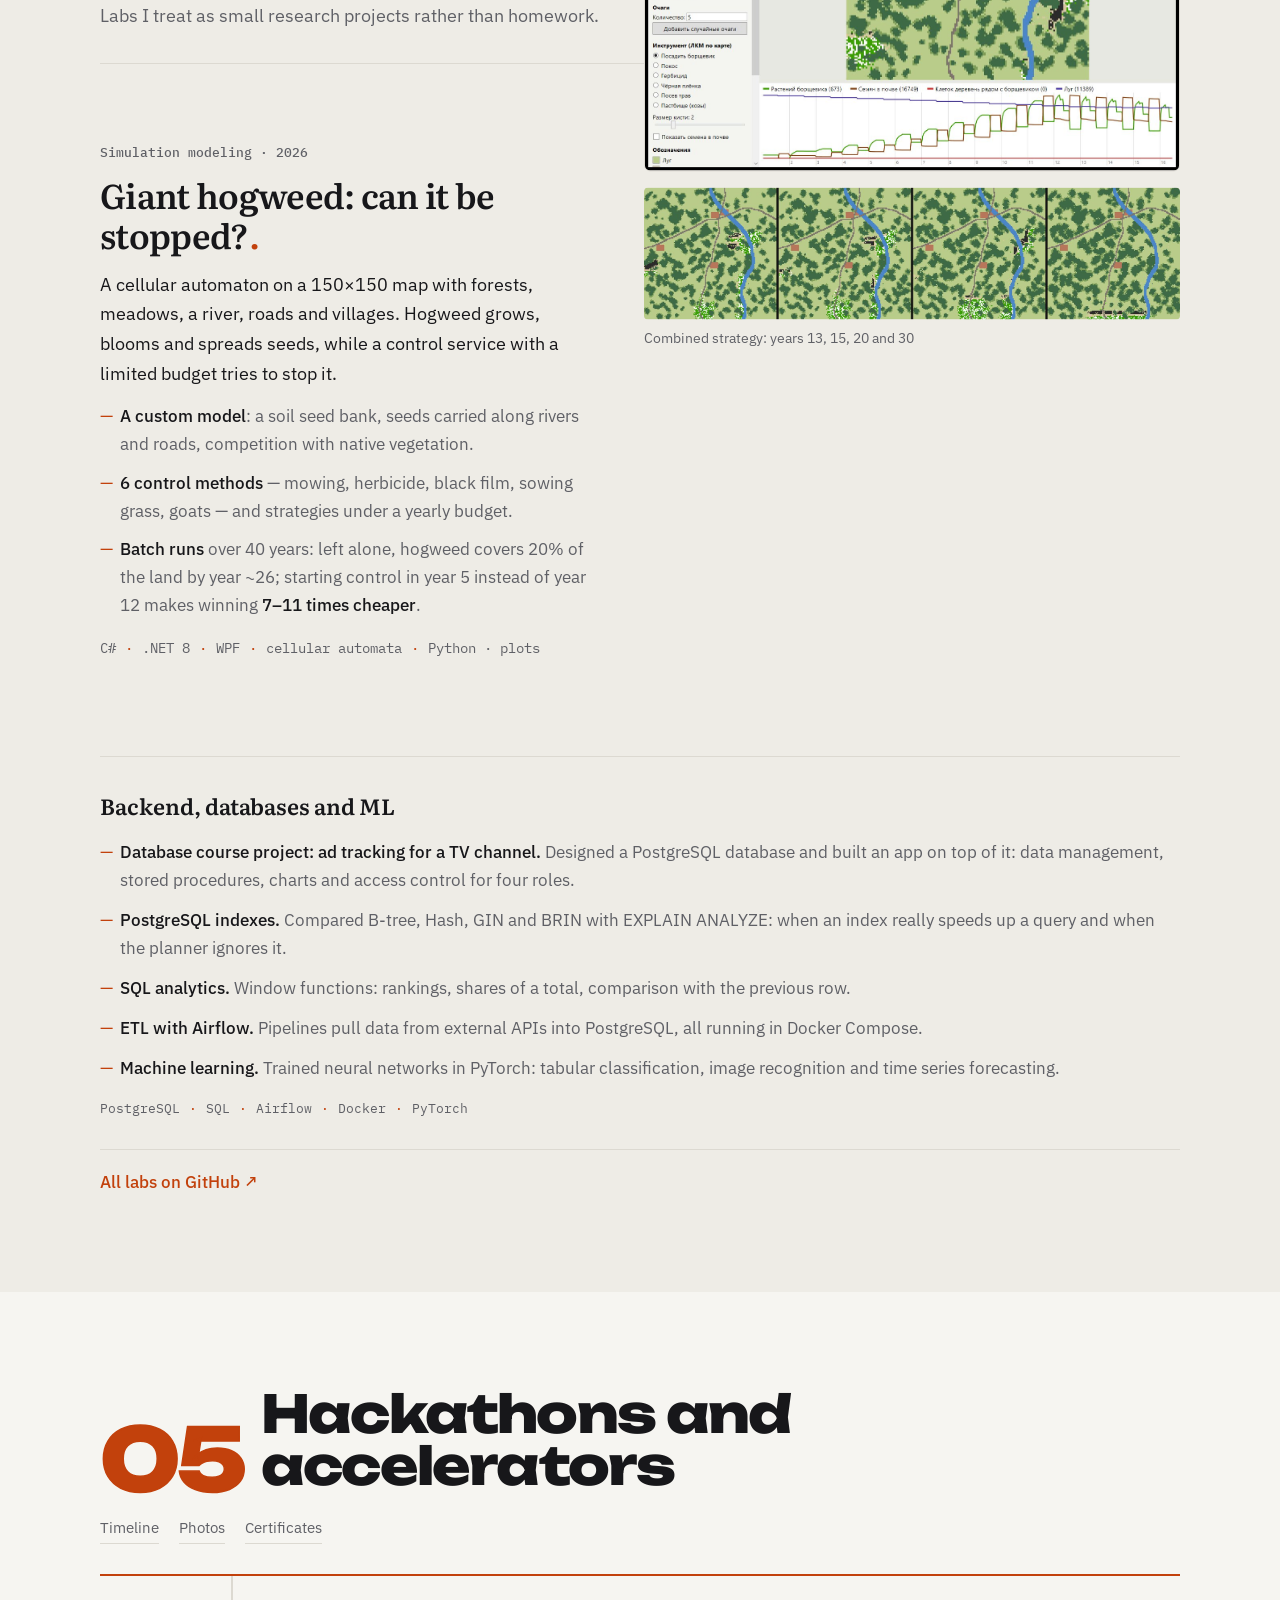
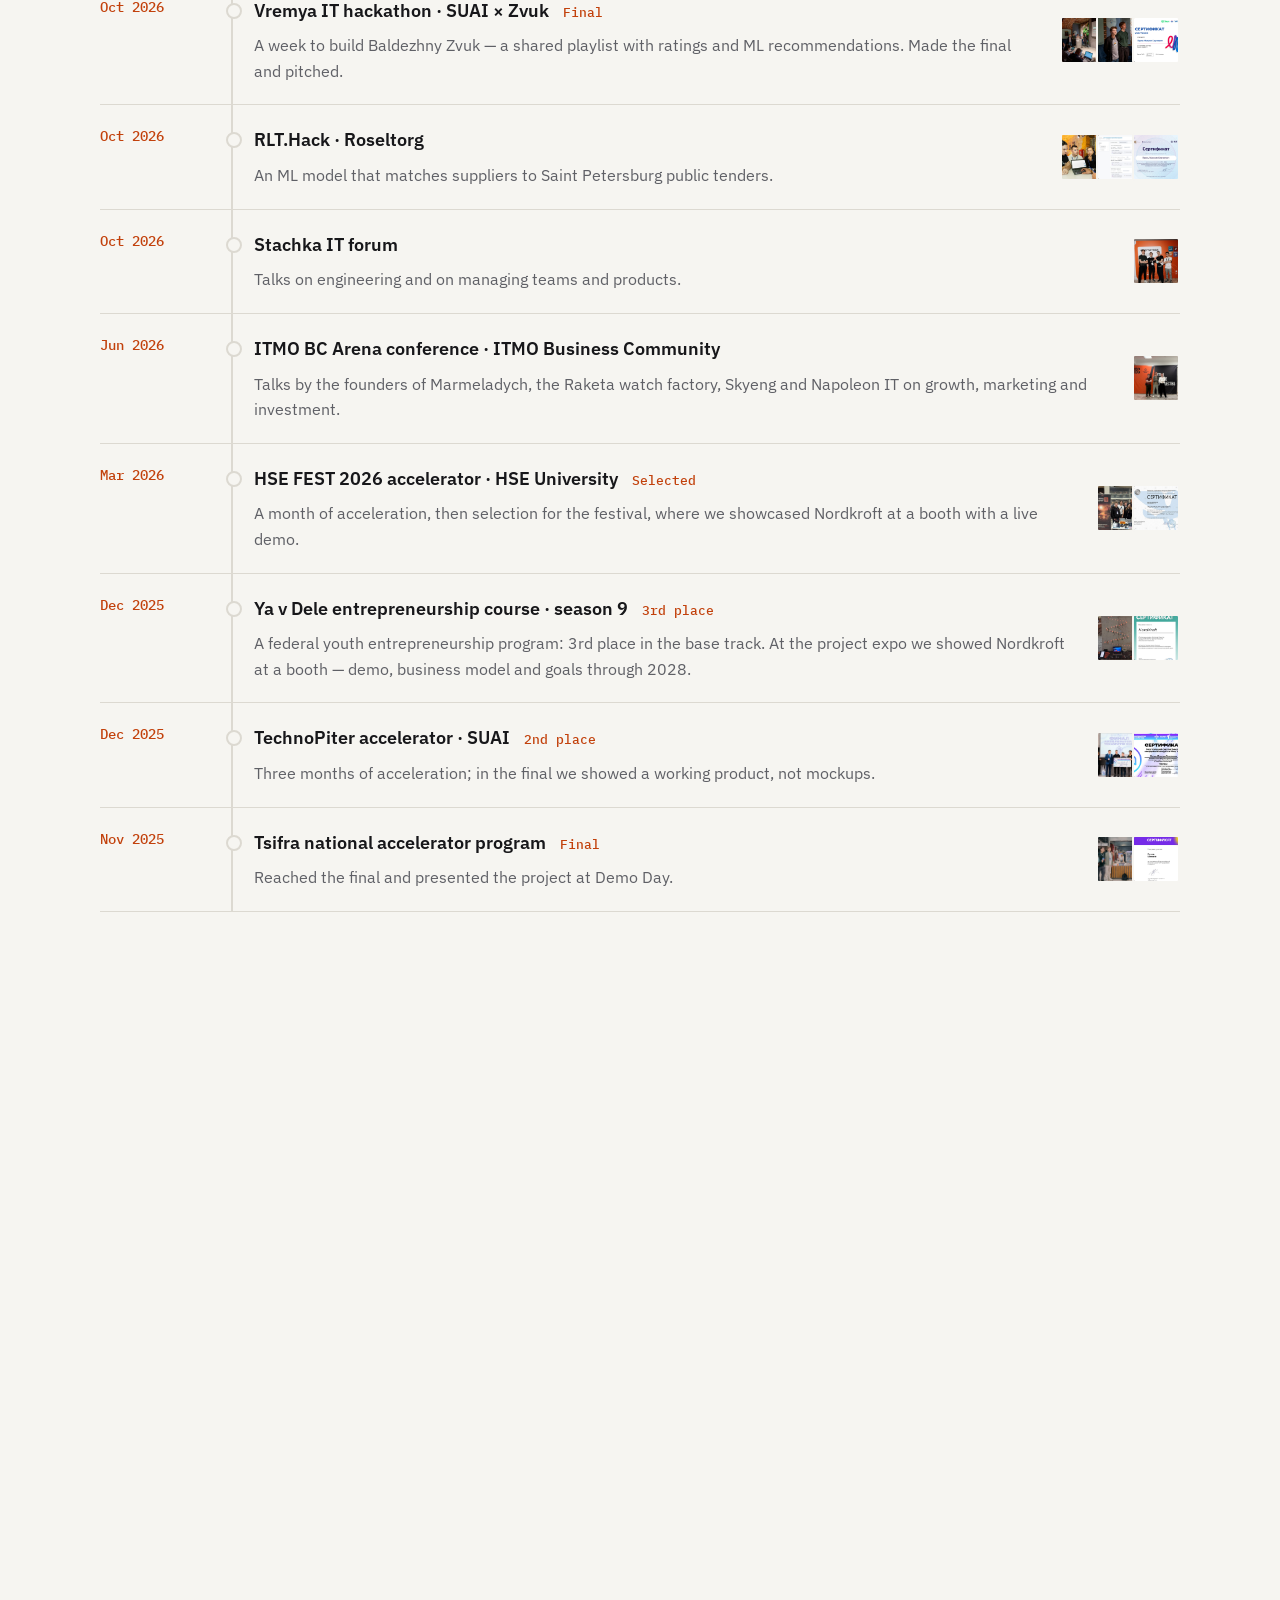
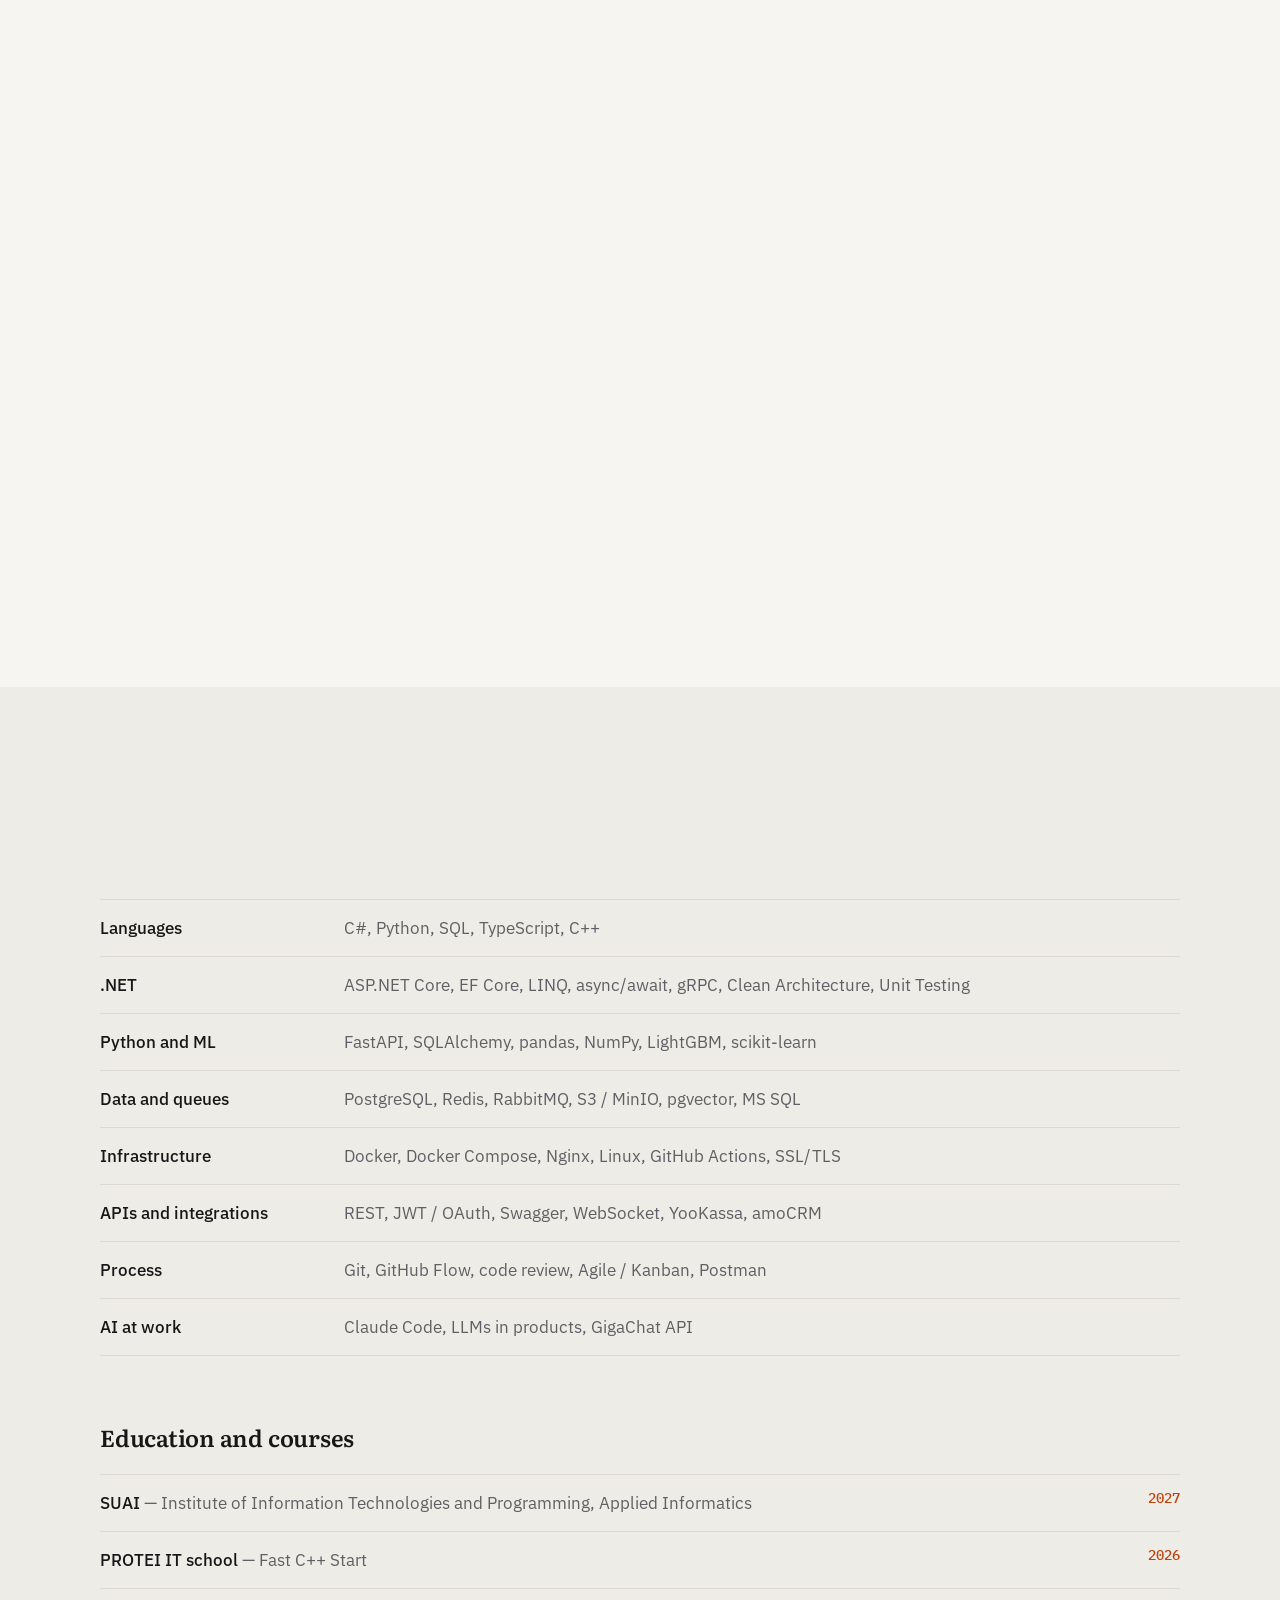
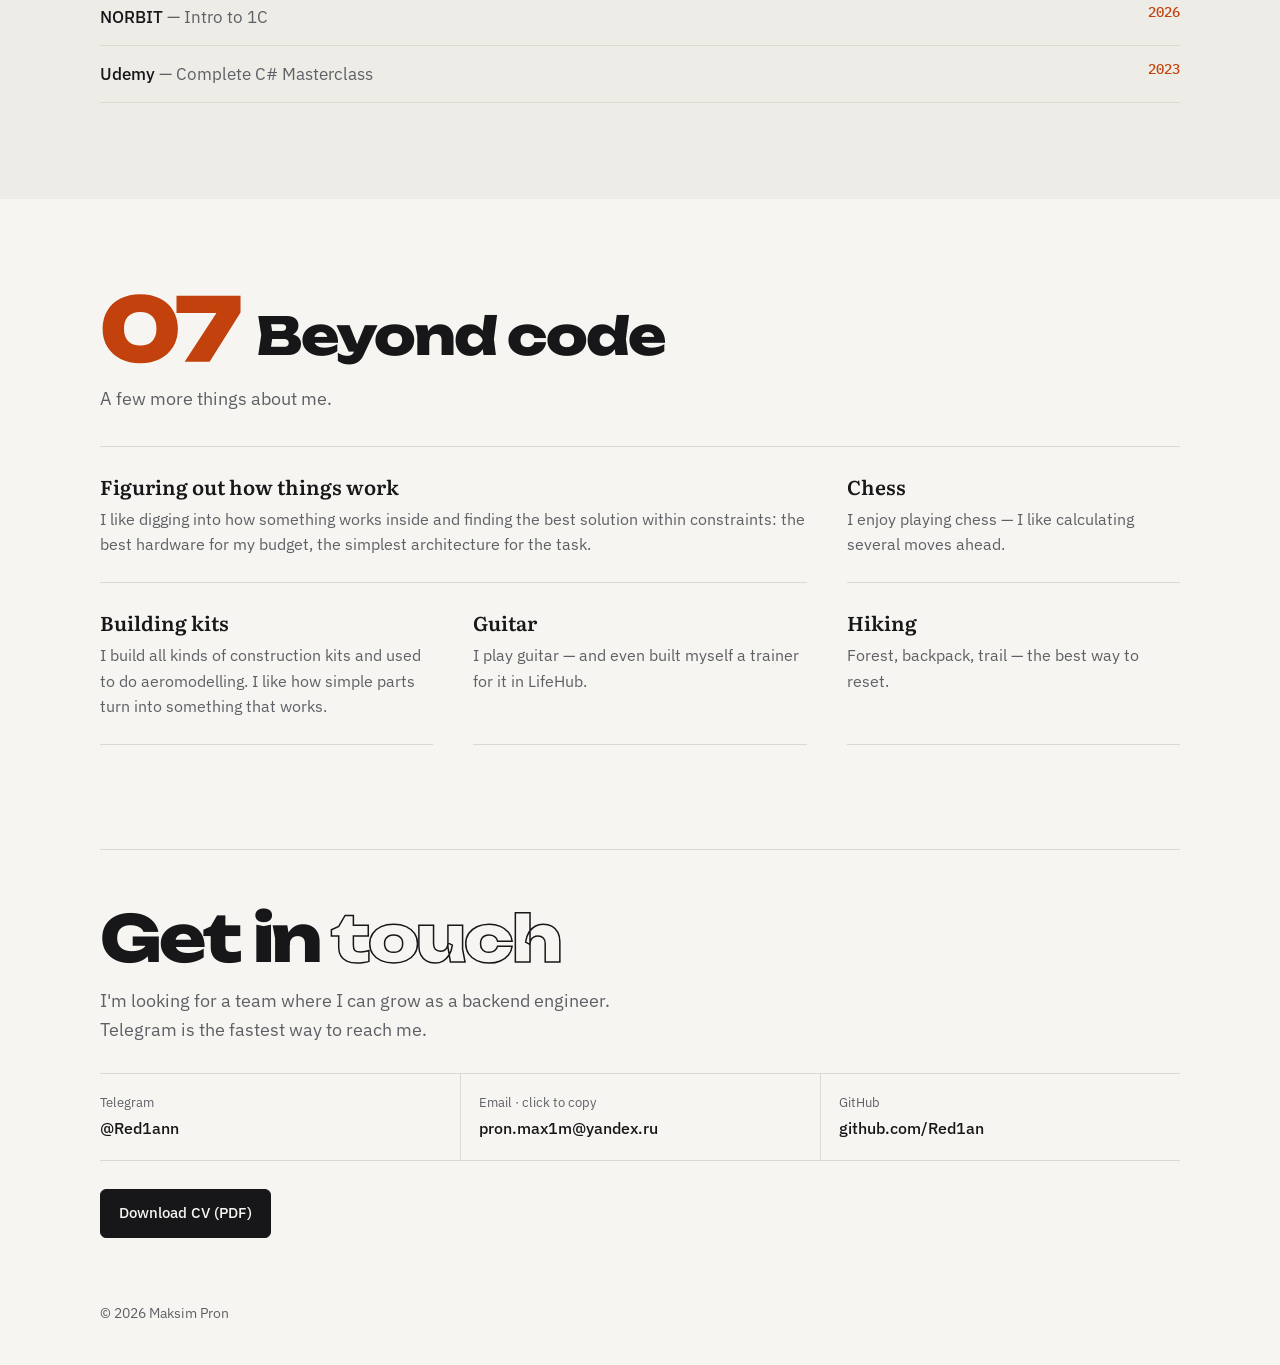
==== commit f159e294: "API-визитка, полоска логотипов, заливка номеров разделов, прорисовка таймлайна и параллакс проектов " ====
--- a/en.html
+++ b/en.html
@@ -24,7 +24,7 @@
 <link rel="preconnect" href="https://fonts.googleapis.com">
 <link rel="preconnect" href="https://fonts.gstatic.com" crossorigin>
 <link href="https://fonts.googleapis.com/css2?family=Unbounded:wght@800&family=Literata:opsz,wght@7..72,500;7..72,600&family=IBM+Plex+Sans:wght@400;500;600&family=IBM+Plex+Mono:wght@400;500&display=swap" rel="stylesheet">
-<link rel="stylesheet" href="style.css?v=28">
+<link rel="stylesheet" href="style.css?v=30">
 </head>
 <body>
 <div class="progress" id="progress" aria-hidden="true"></div>
@@ -93,6 +93,22 @@
   <div class="stat reveal"><div class="stat-num"><span data-count="2">0</span> finals</div><div class="stat-label">Tsifra and the <b>Vremya IT</b> hackathon — pitched to the jury</div></div>
 </section>
 
+<!-- ============ LOGOS ============ -->
+<section class="wrap logos reveal" aria-label="Programs, hackathons and courses I took part in">
+  <p class="logos-title">Programs, hackathons and courses I took part in</p>
+  <div class="logos-row">
+      <span class="logo" role="img" aria-label="GUAP / SUAI" title="GUAP / SUAI" style="--src:url(img/logos/guap.png);--h:28px;--r:3.177"></span>
+      <span class="logo" role="img" aria-label="HSE University" title="HSE University" style="--src:url(img/logos/hse.png);--h:38px;--r:0.979"></span>
+      <span class="logo" role="img" aria-label="Roseltorg" title="Roseltorg" style="--src:url(img/logos/roseltorg.png);--h:24px;--r:5.260"></span>
+      <span class="logo" role="img" aria-label="Zvuk" title="Zvuk" style="--src:url(img/logos/zvuk.png);--h:28px;--r:3.458"></span>
+      <span class="logo" role="img" aria-label="Vremya IT" title="Vremya IT" style="--src:url(img/logos/vremyait.png);--h:38px;--r:1.521"></span>
+      <span class="logo" role="img" aria-label="TechnoPiter" title="TechnoPiter" style="--src:url(img/logos/technopiter.png);--h:30px;--r:3.792"></span>
+      <span class="logo" role="img" aria-label="Tsifra" title="Tsifra" style="--src:url(img/logos/cifra.png);--h:26px;--r:3.635"></span>
+      <span class="logo" role="img" aria-label="Ya v Dele" title="Ya v Dele" style="--src:url(img/logos/yavdele.png);--h:38px;--r:0.823"></span>
+      <span class="logo" role="img" aria-label="PROTEI IT school" title="PROTEI IT school" style="--src:url(img/logos/protei.png);--h:20px;--r:7.375"></span>
+  </div>
+</section>
+
 <!-- ============ ABOUT ============ -->
 <section class="wrap section" id="about">
   <div class="section-head reveal"><span class="section-num">01</span><h2>About me</h2></div>
@@ -107,6 +123,10 @@
       <p>Now I want to grow to <b>middle</b> level: I'm interested in high-load services, distributed systems
         and reliable operations — monitoring, testing and code review.</p>
       <p class="about-facts">Open to offers: internship or junior+ · Saint Petersburg · office, hybrid or remote · SUAI, class of 2027 · English B2</p>
+    </div>
+    <div class="api reveal" aria-label="API">
+      <div class="api-bar"><span class="api-method">GET</span><span class="api-path">/api/v1/maksim</span><span class="api-status">200 OK</span></div>
+      <pre class="api-body"><code><span class="ln" style="--i:0"><span class="p">{</span></span><span class="ln" style="--i:1">  <span class="k">"name"</span><span class="p">: </span><span class="s">"Maksim Pron"</span><span class="p">,</span></span><span class="ln" style="--i:2">  <span class="k">"role"</span><span class="p">: </span><span class="s">"Backend Developer"</span><span class="p">,</span></span><span class="ln" style="--i:3">  <span class="k">"stack"</span><span class="p">: </span><span class="p">[</span><span class="s">"C#"</span><span class="p">, </span><span class="s">".NET"</span><span class="p">, </span><span class="s">"Python"</span><span class="p">, </span><span class="s">"PostgreSQL"</span><span class="p">]</span><span class="p">,</span></span><span class="ln" style="--i:4">  <span class="k">"experience_years"</span><span class="p">: </span><span class="n">1.5</span><span class="p">,</span></span><span class="ln" style="--i:5">  <span class="k">"location"</span><span class="p">: </span><span class="s">"Saint Petersburg"</span><span class="p">,</span></span><span class="ln" style="--i:6">  <span class="k">"open_to_work"</span><span class="p">: </span><span class="b">true</span><span class="p">,</span></span><span class="ln" style="--i:7">  <span class="k">"looking_for"</span><span class="p">: </span><span class="p">[</span><span class="s">"internship"</span><span class="p">, </span><span class="s">"junior+"</span><span class="p">]</span><span class="p">,</span></span><span class="ln" style="--i:8">  <span class="k">"contacts"</span><span class="p">: </span>{</span><span class="ln" style="--i:9">    <span class="k">"telegram"</span><span class="p">: </span><span class="s">"@Red1ann"</span><span class="p">,</span></span><span class="ln" style="--i:10">    <span class="k">"github"</span><span class="p">: </span><span class="s">"Red1an"</span></span><span class="ln" style="--i:11">  }</span><span class="ln" style="--i:12"><span class="p">}</span></span></code></pre>
     </div>
   </div>
 </section>
@@ -483,6 +503,6 @@
 </div>
 <div class="toast" id="toast">Email copied</div>
 
-<script src="script.js?v=8"></script>
+<script src="script.js?v=9"></script>
 </body>
 </html>
--- a/style.css
+++ b/style.css
@@ -147,7 +147,8 @@
 /* ---------- sections ---------- */
 .section { padding: 104px 0 0; }
 .section-head { display: flex; align-items: flex-end; gap: 18px; margin-bottom: 40px; }
-.section-num { font: 800 clamp(52px, 7vw, 86px)/.78 "Unbounded", var(--f-body); color: transparent; -webkit-text-stroke: 1.5px var(--accent); letter-spacing: -.04em; }
+.section-num { font: 800 clamp(52px, 7vw, 86px)/.78 "Unbounded", var(--f-body); color: transparent; -webkit-text-stroke: 1.5px var(--accent); letter-spacing: -.04em; transition: color .9s ease .35s; }
+.section-head.in .section-num { color: var(--accent); }
 .section-head h2 { font: 800 clamp(30px, 4.4vw, 52px)/1 "Unbounded", var(--f-body); letter-spacing: -.035em; }
 .section-lead { color: var(--muted); font-size: 18px; margin: -18px 0 32px; }
 .sub-title { font: 600 23px var(--f-head); letter-spacing: -.01em; margin: 64px 0 20px; }
@@ -164,7 +165,7 @@
 .progress { position: fixed; top: 0; left: 0; height: 2px; width: 100%; z-index: 60; background: var(--accent); transform-origin: 0 50%; transform: scaleX(0); }
 
 /* ---------- about ---------- */
-.about-grid { max-width: 760px; }
+.about-grid { display: grid; grid-template-columns: minmax(0, 1.15fr) minmax(0, 1fr); gap: 56px; align-items: start; }
 .about-text p { font-size: 18.5px; margin-bottom: 18px; color: var(--muted); }
 .about-text b { color: var(--text); font-weight: 500; }
 .about-text .about-facts { margin-top: 26px; padding-top: 18px; border-top: 1px solid var(--line); font-size: 16px; }
@@ -251,8 +252,19 @@
 .jump { display: flex; gap: 20px; margin: -16px 0 30px; font-size: 15px; }
 .jump a { color: var(--muted); border-bottom: 1px solid var(--line); padding-bottom: 2px; }
 .jump a:hover { color: var(--text); border-color: var(--text); }
-.timeline { border-top: 2px solid var(--accent); }
-.tl-item { display: grid; grid-template-columns: 110px minmax(0, 1fr); gap: 24px; border-bottom: 1px solid var(--line); }
+.timeline { position: relative; border-top: 2px solid var(--accent); }
+.timeline::before, .timeline::after { content: ""; position: absolute; top: 0; bottom: 0; left: 131px; width: 2px; }
+.timeline::before { background: var(--line); }
+.timeline::after { background: var(--accent); transform-origin: top; transform: scaleY(var(--tl, 0)); }
+.tl-item { position: relative; }
+.tl-item::before {
+  content: ""; position: absolute; z-index: 1; left: 126px; top: 27px; width: 12px; height: 12px; border-radius: 50%;
+  background: var(--bg); border: 2px solid var(--line); transition: border-color .3s, background .3s;
+}
+.tl-item.lit::before { border-color: var(--accent); background: var(--accent); }
+#journey .tl-item::before { background: var(--bg); }
+#journey .tl-item.lit::before { background: var(--accent); }
+.tl-item { display: grid; grid-template-columns: 110px minmax(0, 1fr); gap: 44px; border-bottom: 1px solid var(--line); }
 .tl-date { padding-top: 22px; font: 500 13.5px var(--f-mono); color: var(--accent); }
 .tl-card { padding: 20px 0; }
 .tl-head { display: flex; flex-wrap: wrap; align-items: baseline; gap: 4px 14px; }
@@ -342,7 +354,8 @@
 .reveal.in { opacity: 1; transform: none; }
 @media (prefers-reduced-motion: reduce) {
   * { animation: none !important; transition: none !important; }
-  .reveal { opacity: 1; transform: none; }
+  .reveal, .api-body .ln { opacity: 1; transform: none; }
+  .timeline::after { transform: none; }
 }
 
 /* ---------- responsive ---------- */
@@ -403,3 +416,39 @@
   .contact-item + .contact-item { padding-left: 0; border-left: 0; border-top: 1px solid var(--line); }
   .lb-nav { display: none; }
 }
+
+/* ---------- logos ---------- */
+.logos { padding-top: 56px; }
+.logos-title { font: 500 13px var(--f-mono); color: var(--muted); margin-bottom: 22px; }
+.logos-row { display: flex; flex-wrap: wrap; align-items: center; justify-content: space-between; gap: 24px 28px; }
+.logo {
+  display: block; height: var(--h); width: calc(var(--h) * var(--r));
+  background: var(--muted); opacity: .75;
+  -webkit-mask: var(--src) center / contain no-repeat; mask: var(--src) center / contain no-repeat;
+  transition: background .25s, opacity .25s;
+}
+.logo:hover { background: var(--accent); opacity: 1; }
+@media (max-width: 640px) {
+  .logos-row { justify-content: flex-start; gap: 22px 28px; }
+  .logo { height: calc(var(--h) * .8); width: calc(var(--h) * .8 * var(--r)); }
+}
+
+/* ---------- API card ---------- */
+.api { border: 1px solid var(--line); border-radius: 8px; background: var(--surface); overflow: hidden; font-family: var(--f-mono); }
+.api-bar { display: flex; align-items: center; gap: 10px; padding: 10px 14px; border-bottom: 1px solid var(--line); font-size: 13px; }
+.api-method { color: var(--accent); font-weight: 600; }
+.api-path { color: var(--text); }
+.api-status { margin-left: auto; color: #5ec77f; }
+.api-body { padding: 16px 18px 18px; font: 400 13.5px/1.7 var(--f-mono); white-space: pre-wrap; word-break: break-word; color: var(--muted); }
+.api-body .ln { display: block; opacity: 0; transform: translateX(-6px); transition: opacity .35s ease, transform .35s ease; transition-delay: calc(var(--i) * 70ms + 250ms); }
+.api.in .ln { opacity: 1; transform: none; }
+.api-body .k { color: var(--text); }
+.api-body .s { color: var(--accent); }
+.api-body .n, .api-body .b { color: #6ea8ff; }
+:root[data-theme="light"] .api-status { color: #1b8a4a; }
+:root[data-theme="light"] .api-body .n, :root[data-theme="light"] .api-body .b { color: #2f6fe0; }
+@media (max-width: 1020px) { .about-grid { grid-template-columns: 1fr; gap: 32px; } }
+@media (max-width: 640px) {
+  .timeline::before, .timeline::after, .tl-item::before { display: none; }
+  .api-body { font-size: 12.5px; padding: 14px; }
+}
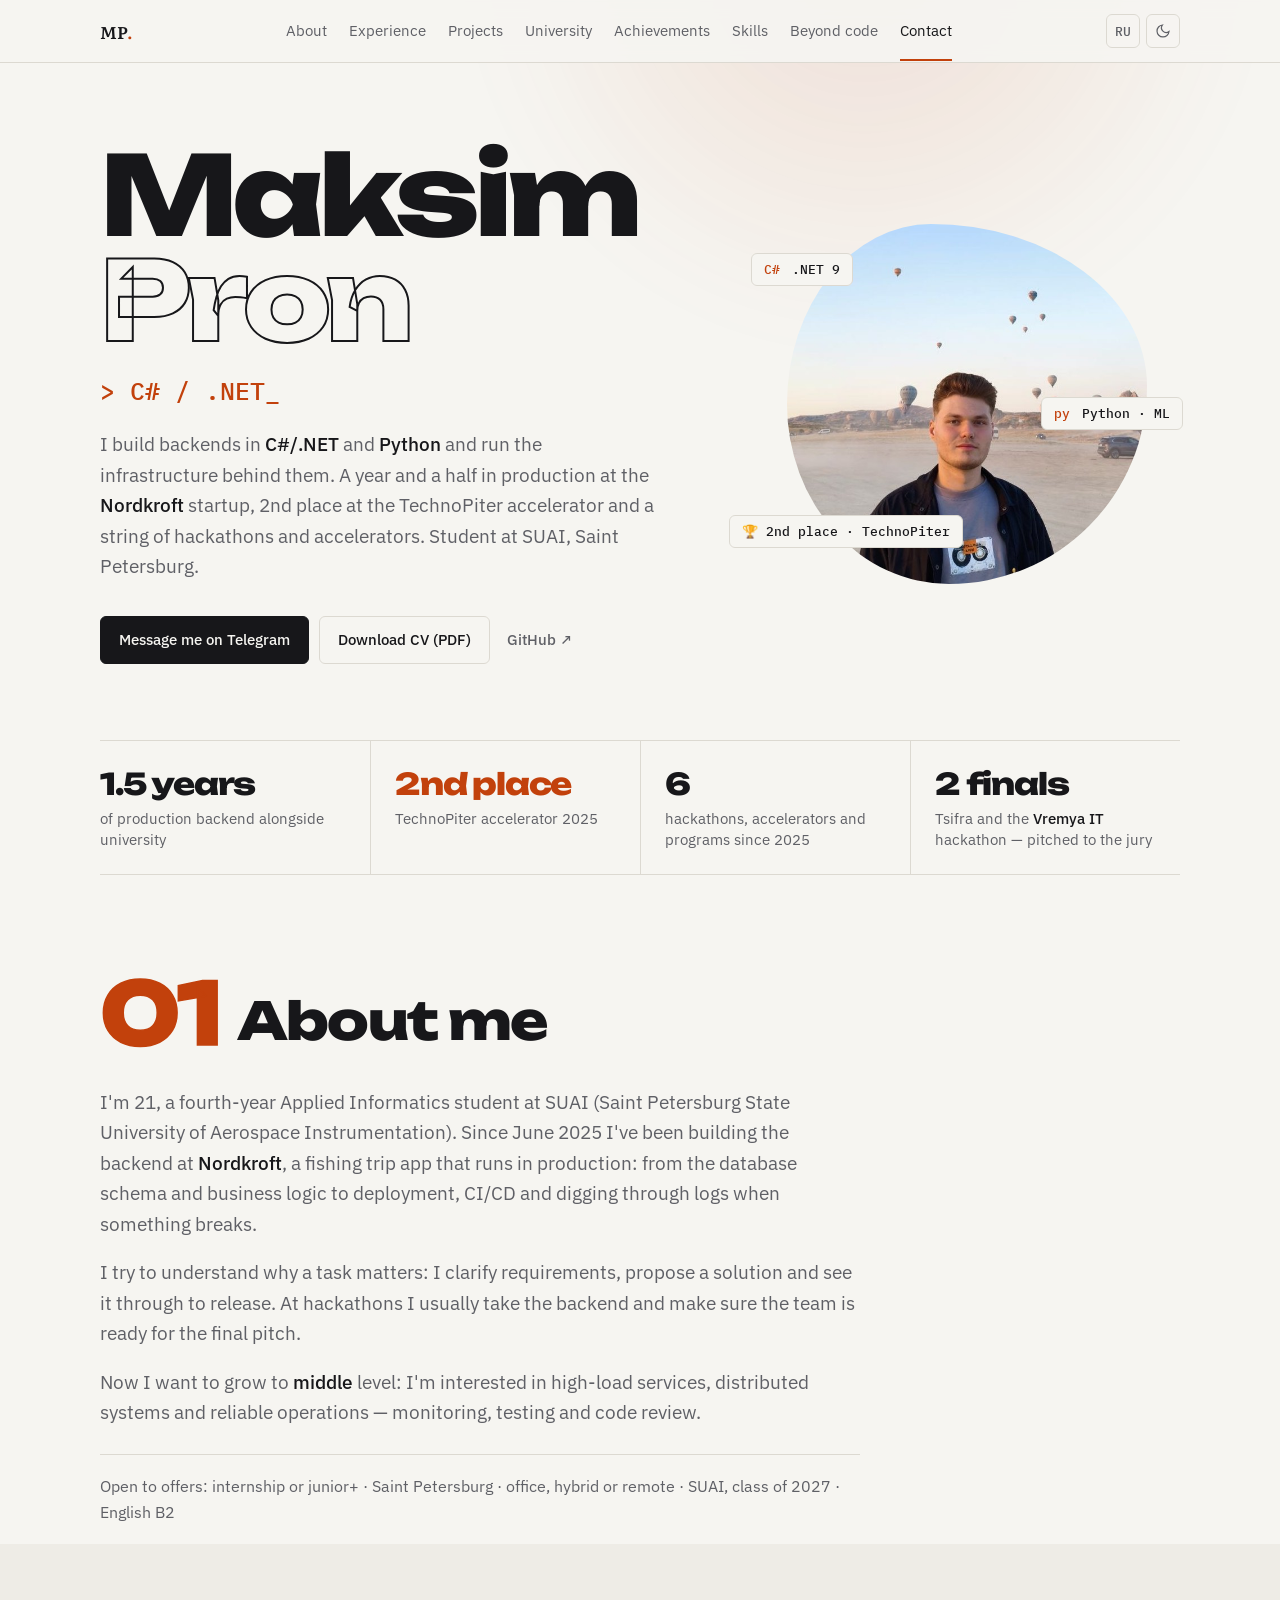
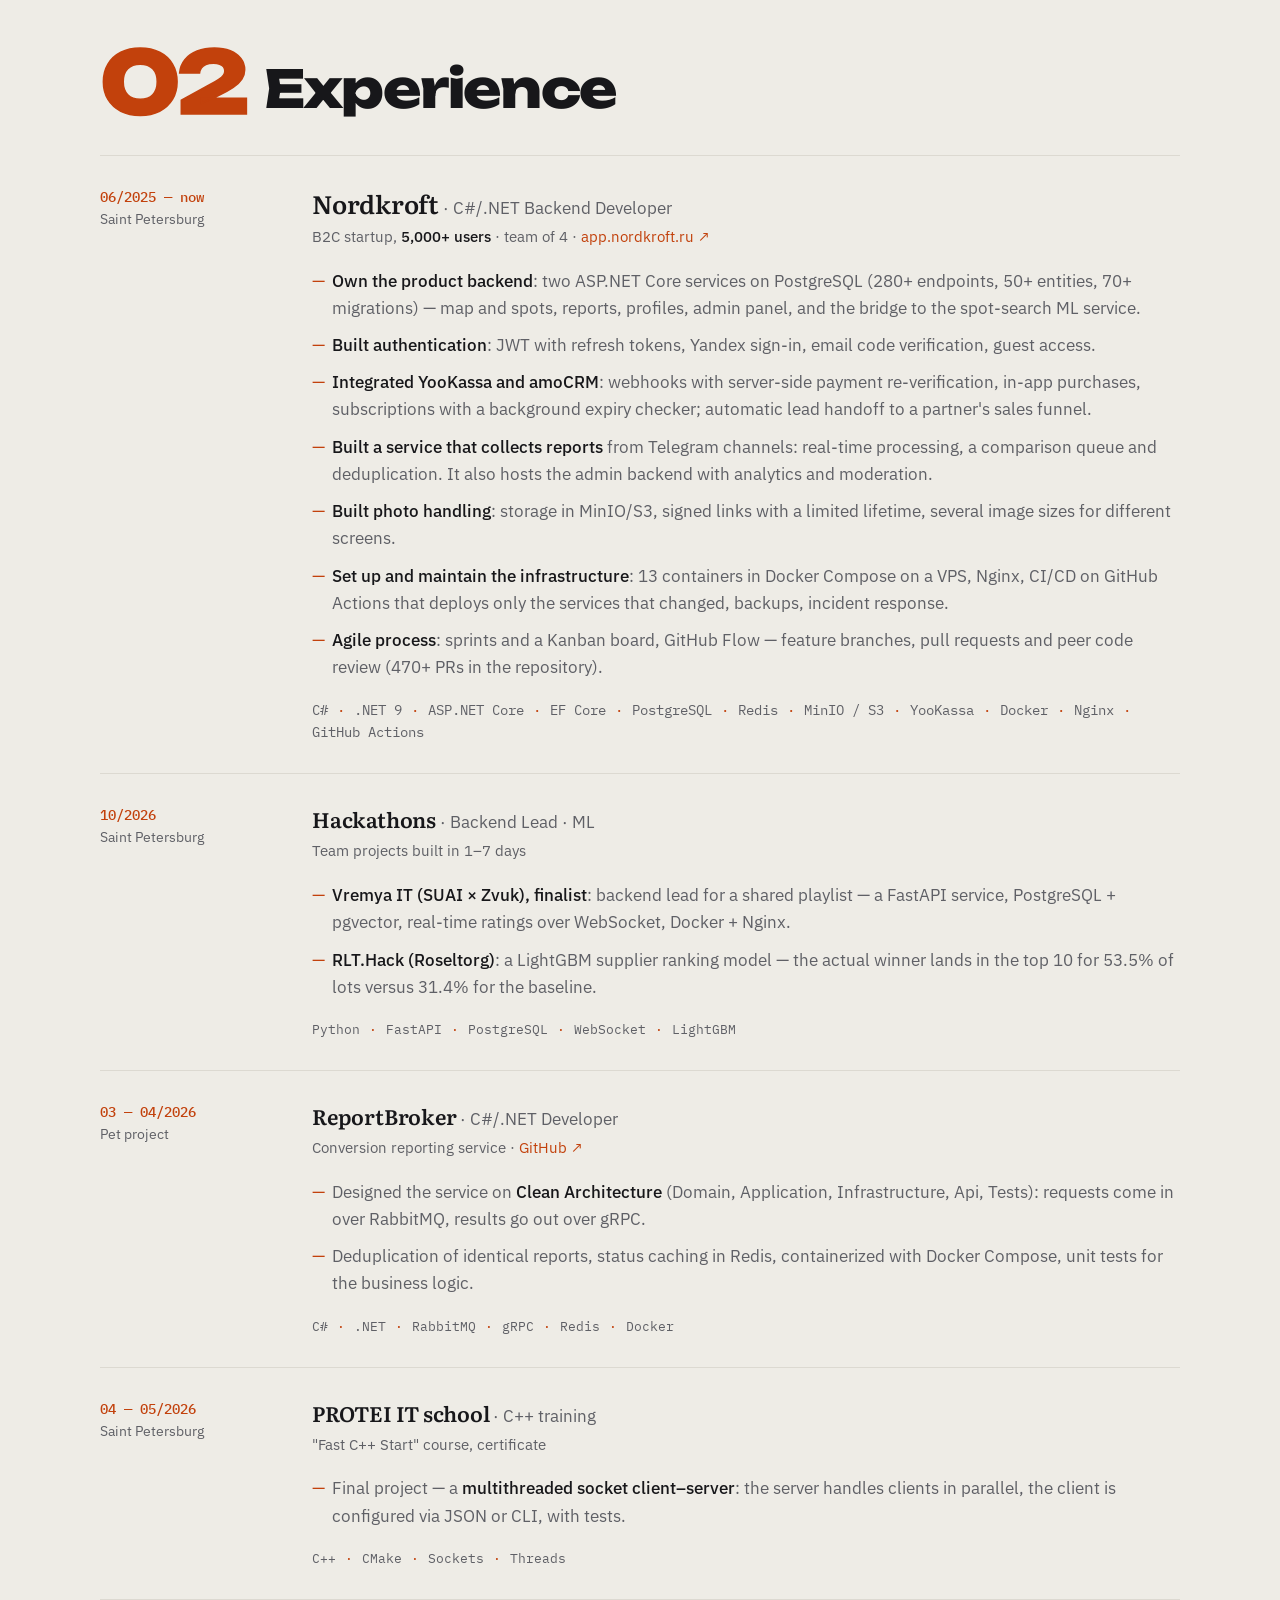
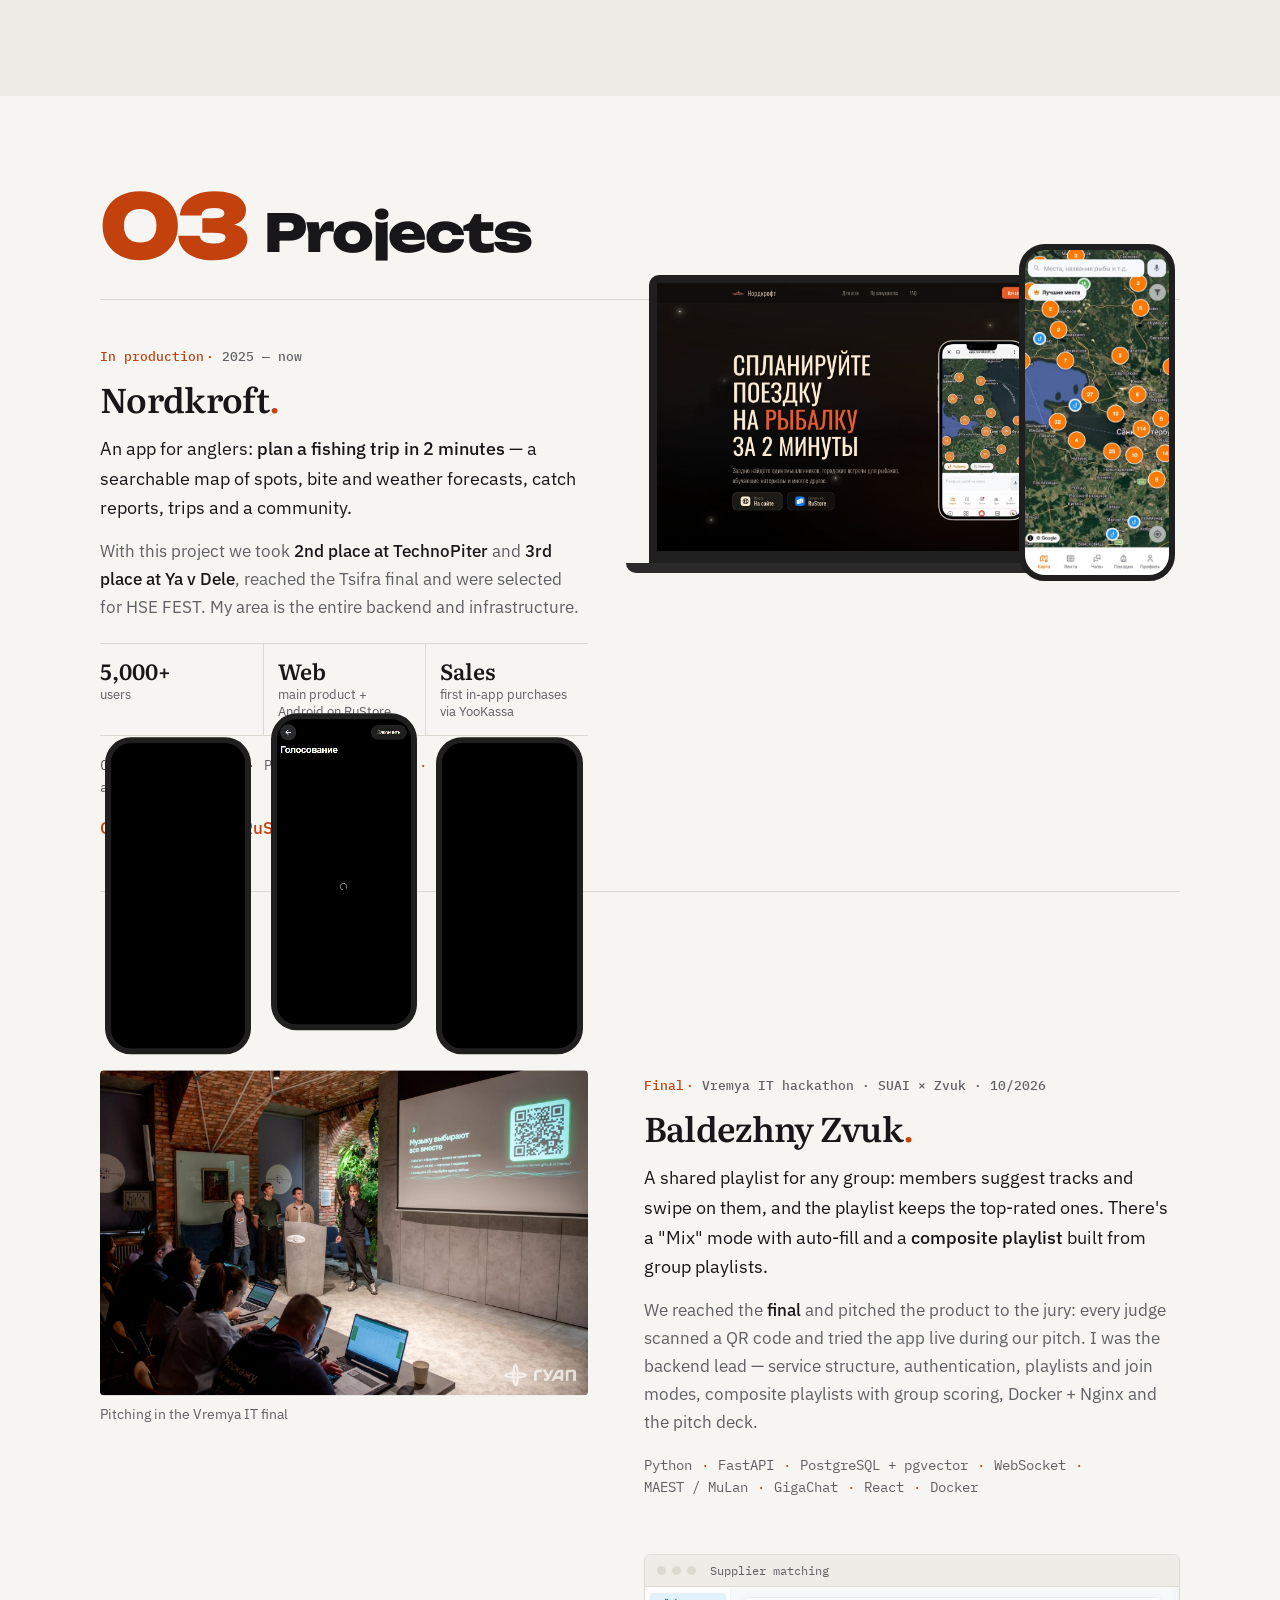
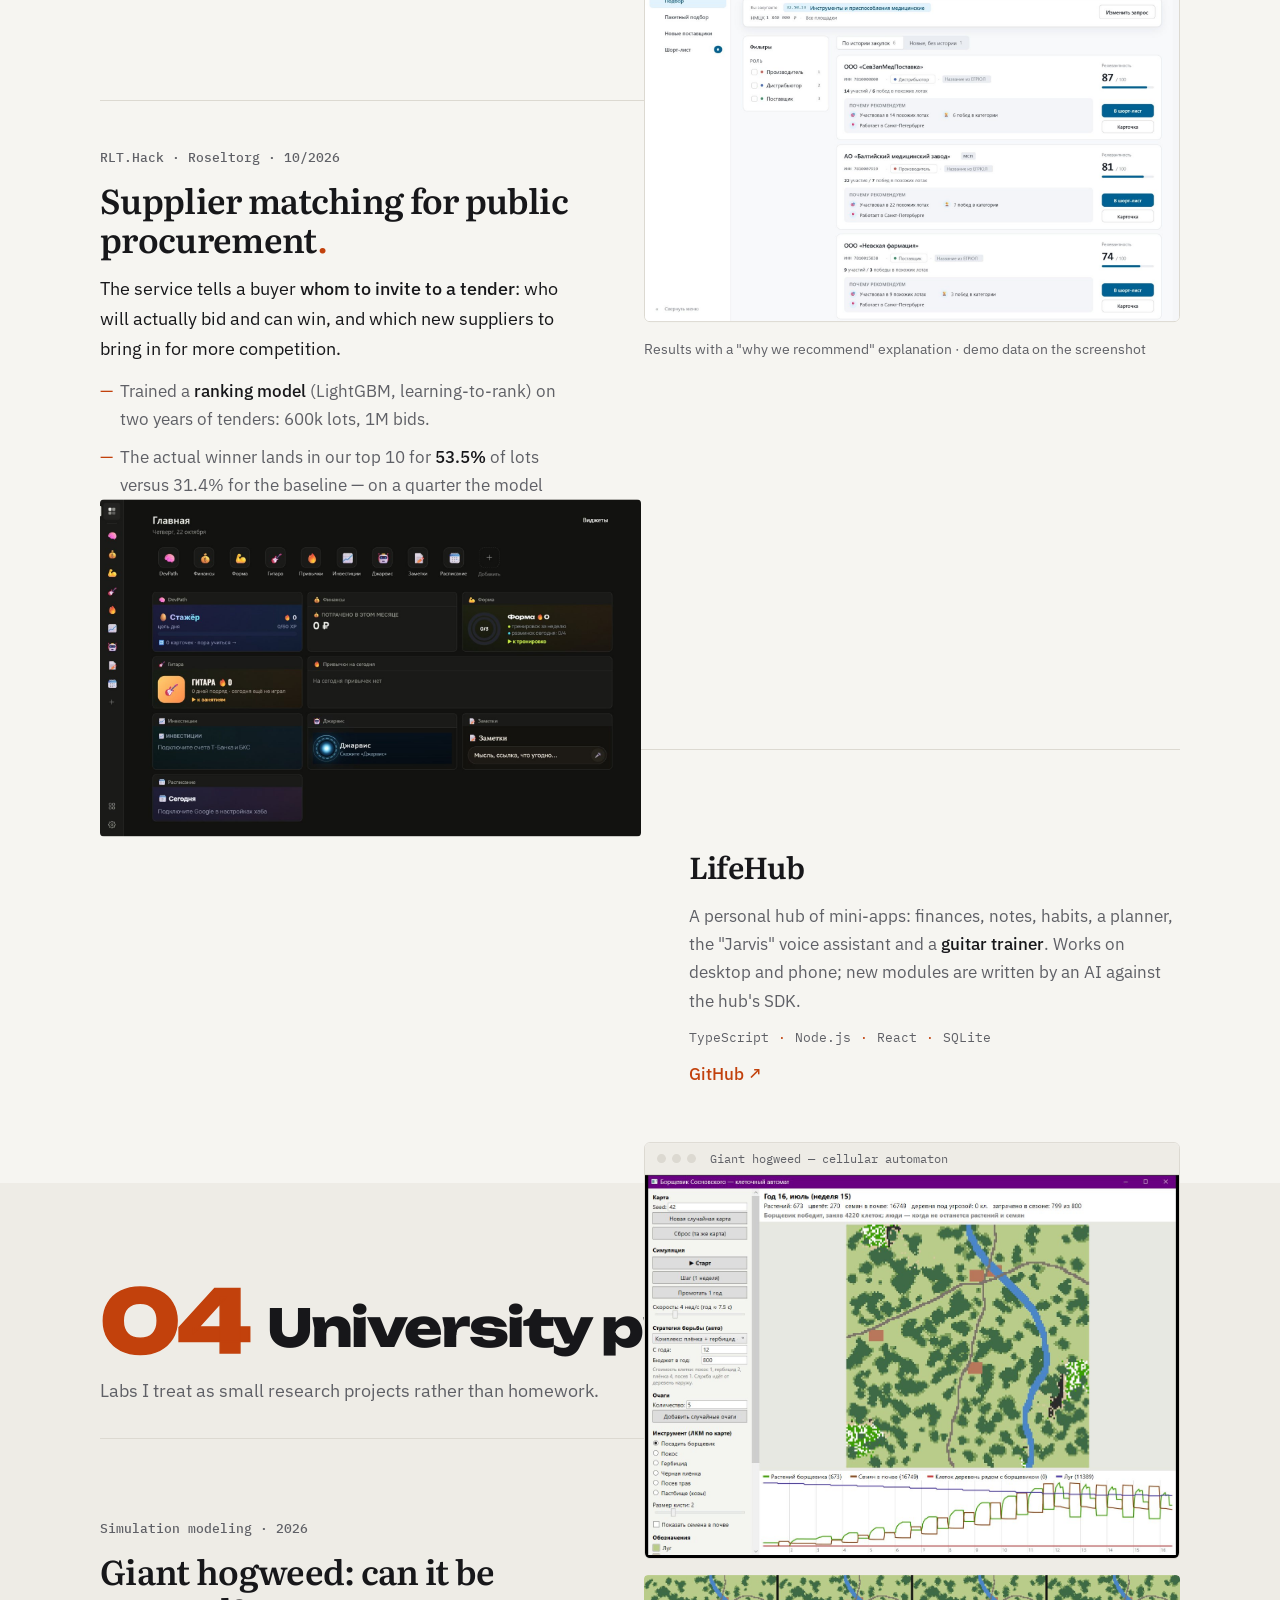
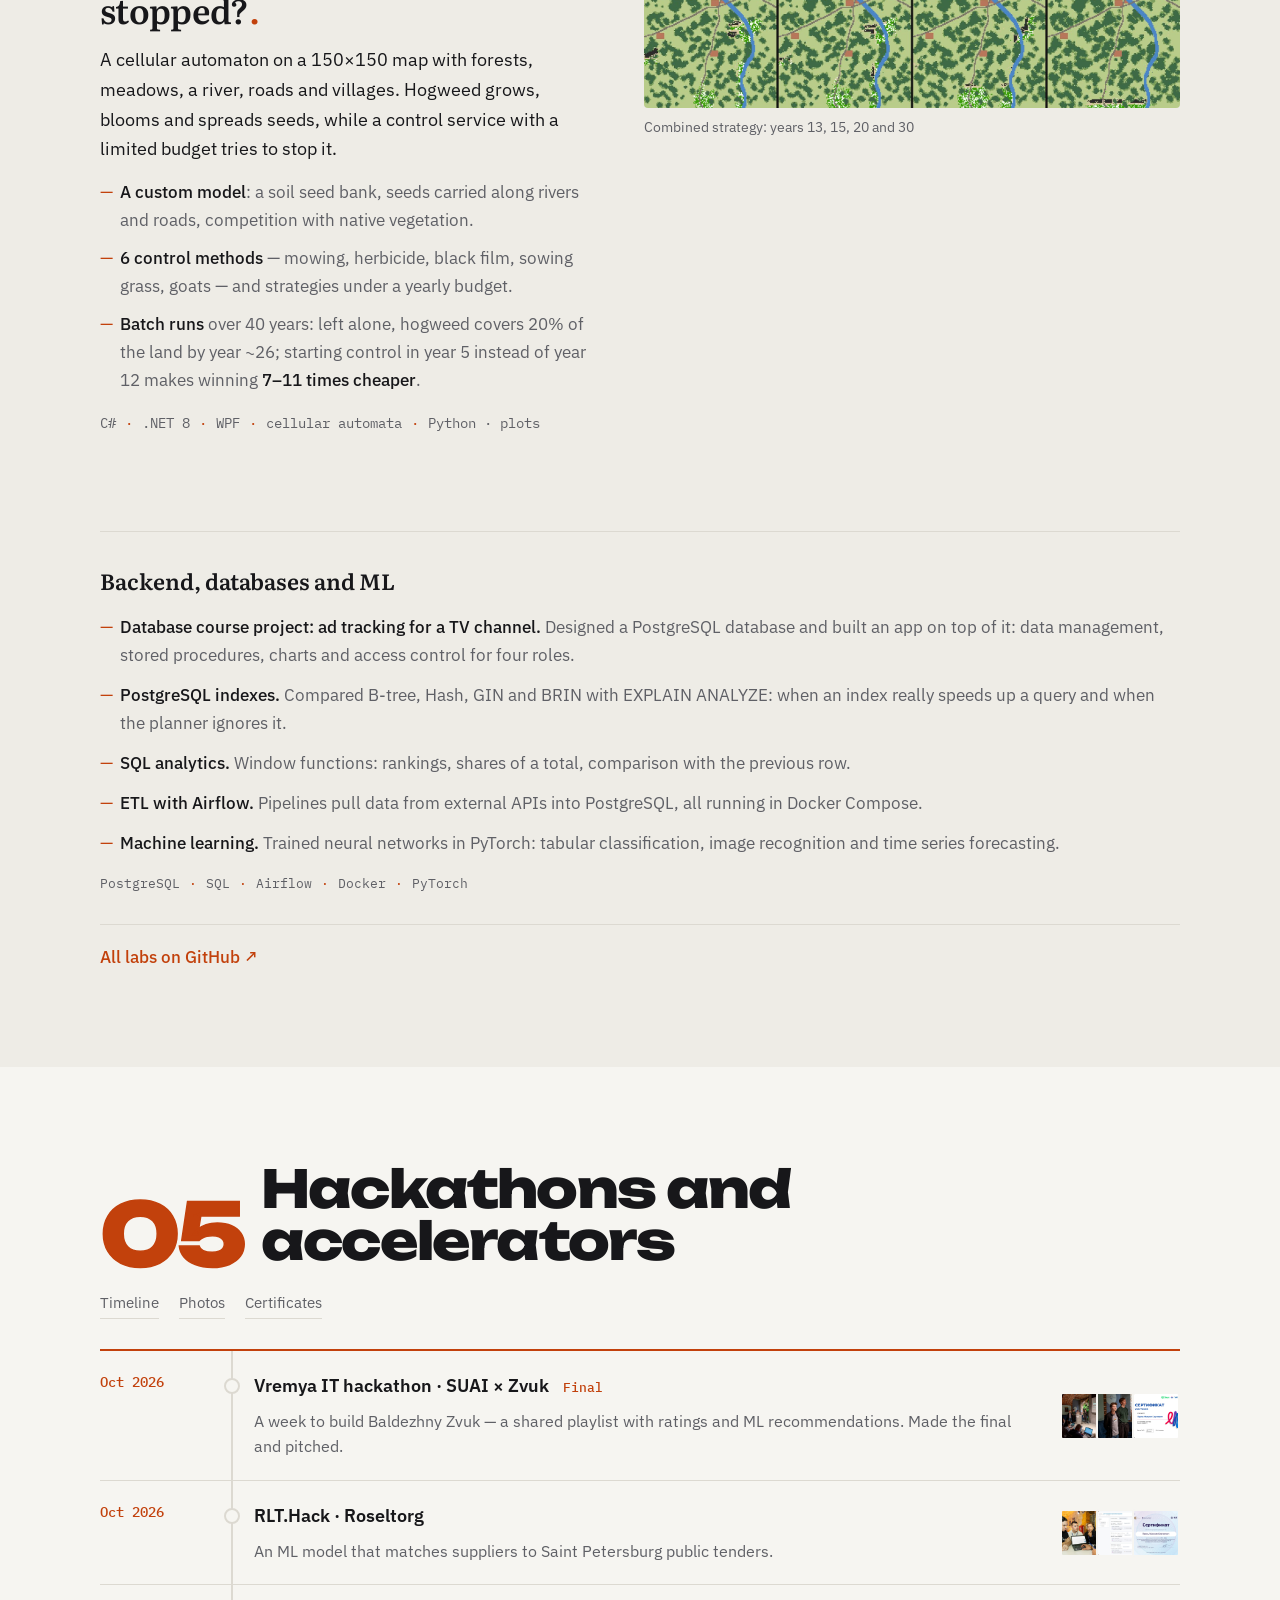
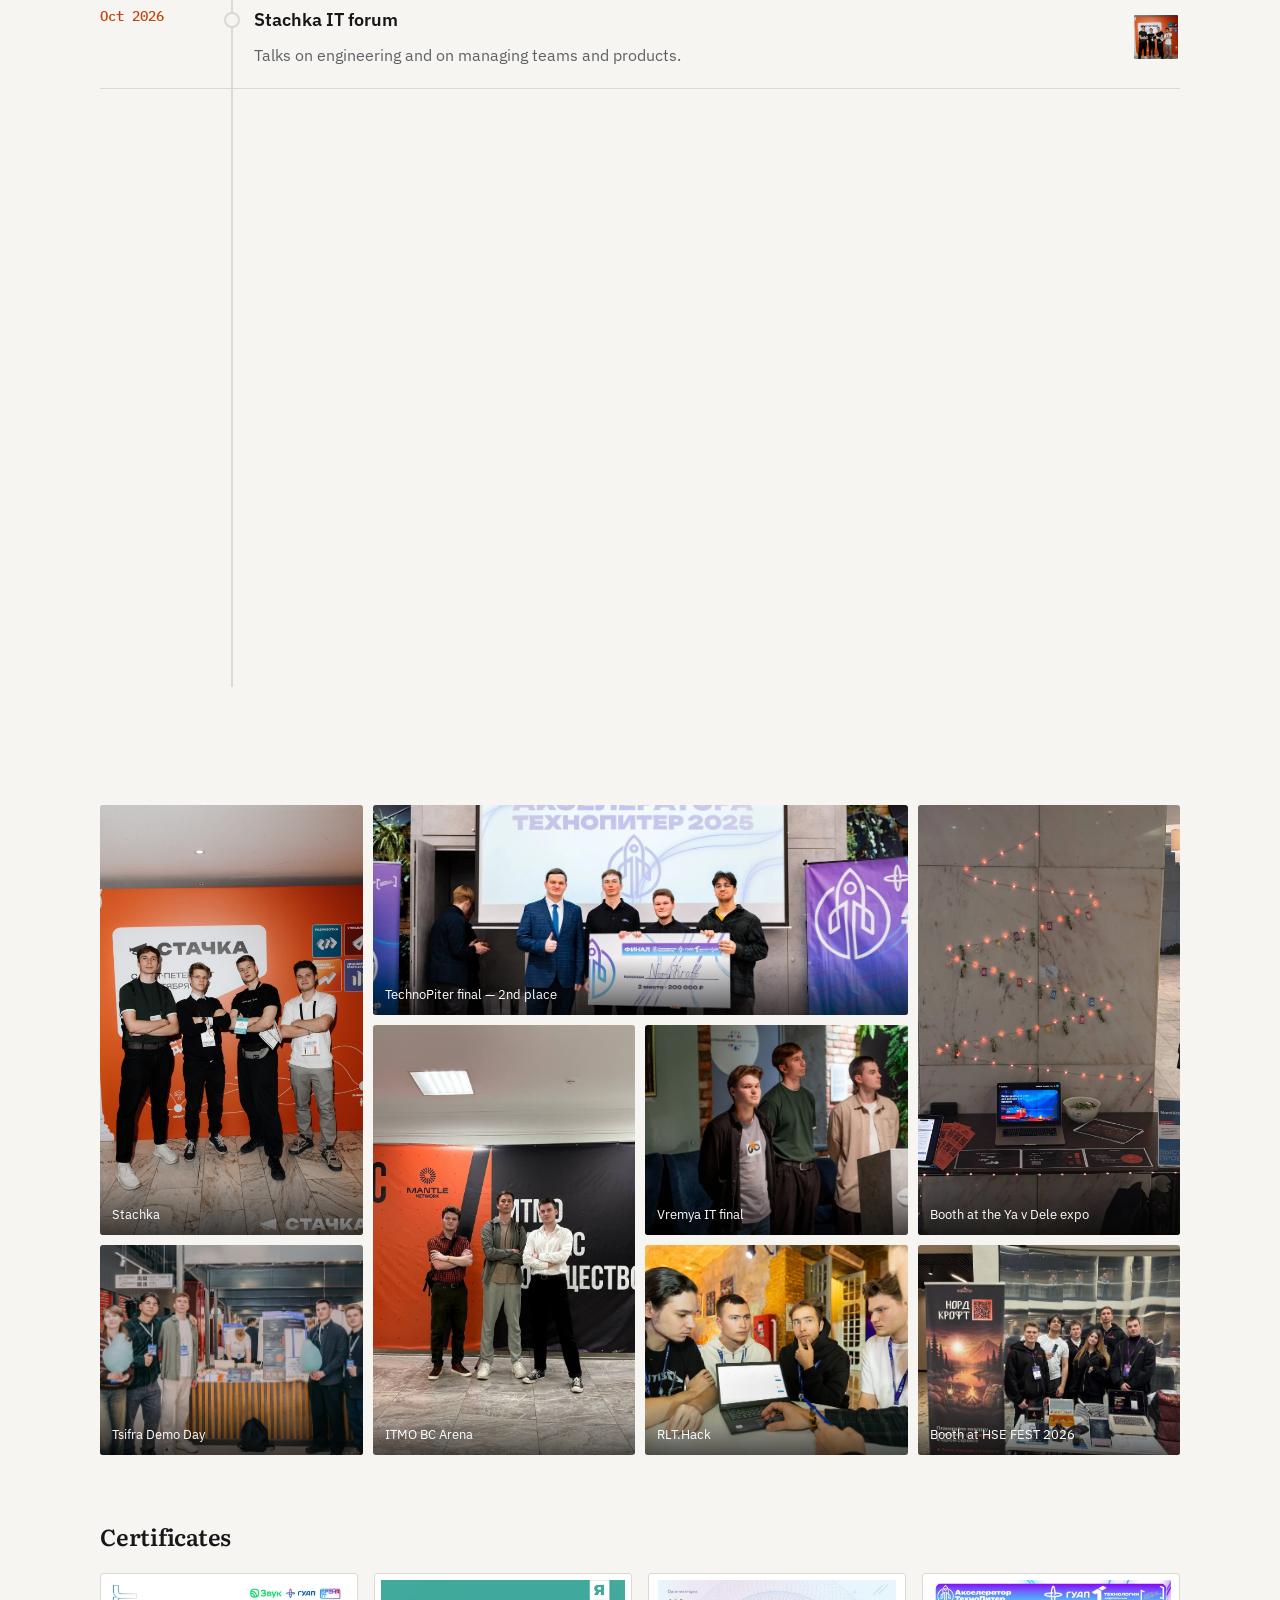
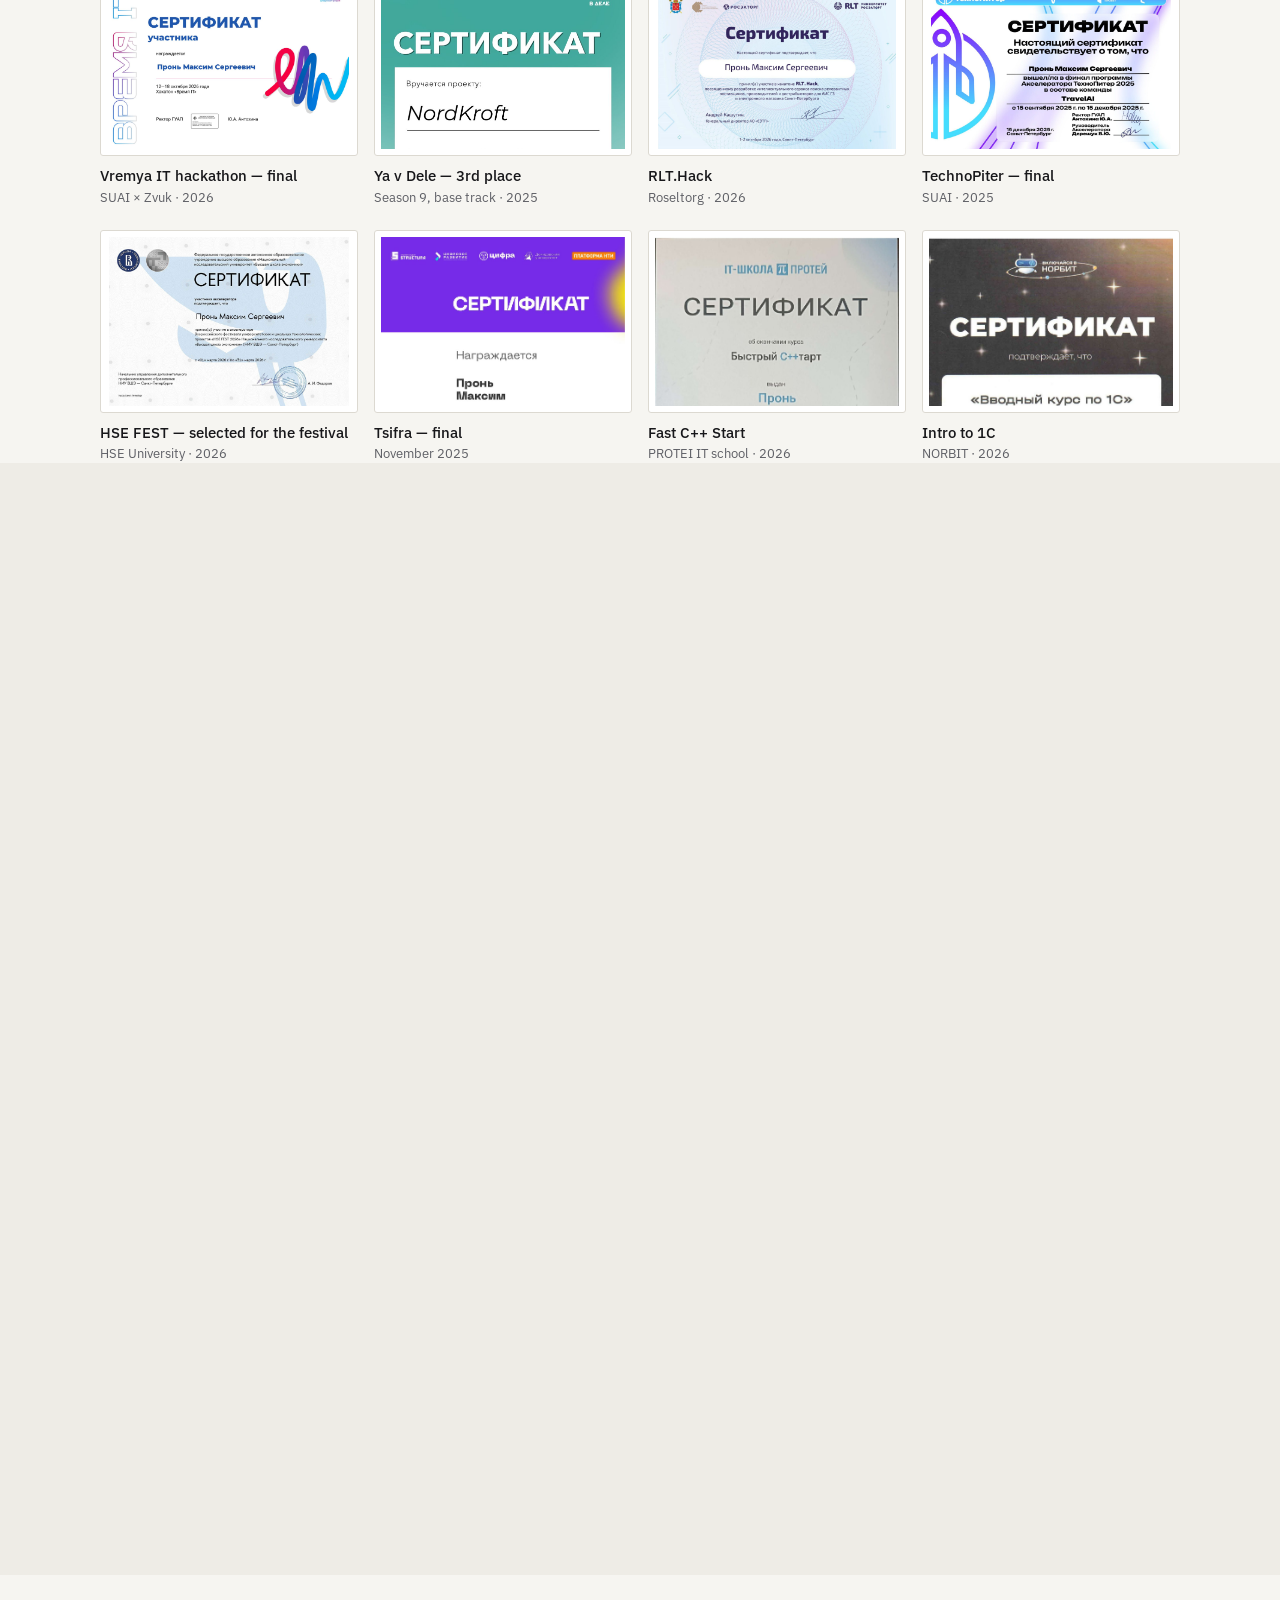
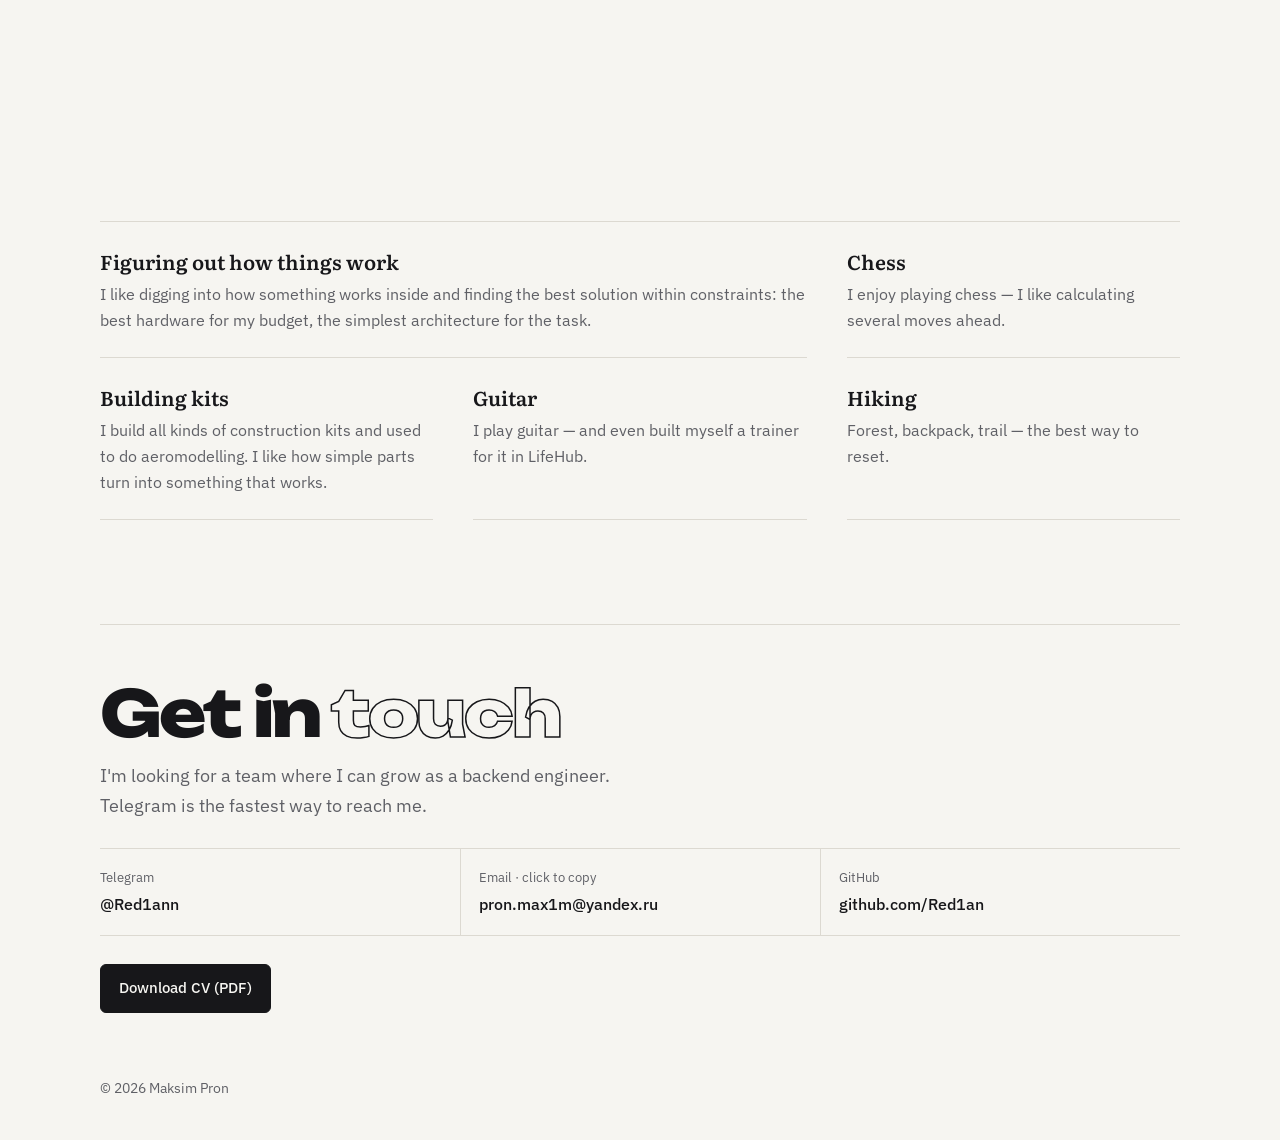
==== commit 605c2c4e: "Убраны полоска логотипов и API-визитка; точки таймлайна по центру линии Co-Authored-By: Claude Opus " ====
--- a/en.html
+++ b/en.html
@@ -24,7 +24,7 @@
 <link rel="preconnect" href="https://fonts.googleapis.com">
 <link rel="preconnect" href="https://fonts.gstatic.com" crossorigin>
 <link href="https://fonts.googleapis.com/css2?family=Unbounded:wght@800&family=Literata:opsz,wght@7..72,500;7..72,600&family=IBM+Plex+Sans:wght@400;500;600&family=IBM+Plex+Mono:wght@400;500&display=swap" rel="stylesheet">
-<link rel="stylesheet" href="style.css?v=30">
+<link rel="stylesheet" href="style.css?v=32">
 </head>
 <body>
 <div class="progress" id="progress" aria-hidden="true"></div>
@@ -93,22 +93,6 @@
   <div class="stat reveal"><div class="stat-num"><span data-count="2">0</span> finals</div><div class="stat-label">Tsifra and the <b>Vremya IT</b> hackathon — pitched to the jury</div></div>
 </section>
 
-<!-- ============ LOGOS ============ -->
-<section class="wrap logos reveal" aria-label="Programs, hackathons and courses I took part in">
-  <p class="logos-title">Programs, hackathons and courses I took part in</p>
-  <div class="logos-row">
-      <span class="logo" role="img" aria-label="GUAP / SUAI" title="GUAP / SUAI" style="--src:url(img/logos/guap.png);--h:28px;--r:3.177"></span>
-      <span class="logo" role="img" aria-label="HSE University" title="HSE University" style="--src:url(img/logos/hse.png);--h:38px;--r:0.979"></span>
-      <span class="logo" role="img" aria-label="Roseltorg" title="Roseltorg" style="--src:url(img/logos/roseltorg.png);--h:24px;--r:5.260"></span>
-      <span class="logo" role="img" aria-label="Zvuk" title="Zvuk" style="--src:url(img/logos/zvuk.png);--h:28px;--r:3.458"></span>
-      <span class="logo" role="img" aria-label="Vremya IT" title="Vremya IT" style="--src:url(img/logos/vremyait.png);--h:38px;--r:1.521"></span>
-      <span class="logo" role="img" aria-label="TechnoPiter" title="TechnoPiter" style="--src:url(img/logos/technopiter.png);--h:30px;--r:3.792"></span>
-      <span class="logo" role="img" aria-label="Tsifra" title="Tsifra" style="--src:url(img/logos/cifra.png);--h:26px;--r:3.635"></span>
-      <span class="logo" role="img" aria-label="Ya v Dele" title="Ya v Dele" style="--src:url(img/logos/yavdele.png);--h:38px;--r:0.823"></span>
-      <span class="logo" role="img" aria-label="PROTEI IT school" title="PROTEI IT school" style="--src:url(img/logos/protei.png);--h:20px;--r:7.375"></span>
-  </div>
-</section>
-
 <!-- ============ ABOUT ============ -->
 <section class="wrap section" id="about">
   <div class="section-head reveal"><span class="section-num">01</span><h2>About me</h2></div>
@@ -123,10 +107,6 @@
       <p>Now I want to grow to <b>middle</b> level: I'm interested in high-load services, distributed systems
         and reliable operations — monitoring, testing and code review.</p>
       <p class="about-facts">Open to offers: internship or junior+ · Saint Petersburg · office, hybrid or remote · SUAI, class of 2027 · English B2</p>
-    </div>
-    <div class="api reveal" aria-label="API">
-      <div class="api-bar"><span class="api-method">GET</span><span class="api-path">/api/v1/maksim</span><span class="api-status">200 OK</span></div>
-      <pre class="api-body"><code><span class="ln" style="--i:0"><span class="p">{</span></span><span class="ln" style="--i:1">  <span class="k">"name"</span><span class="p">: </span><span class="s">"Maksim Pron"</span><span class="p">,</span></span><span class="ln" style="--i:2">  <span class="k">"role"</span><span class="p">: </span><span class="s">"Backend Developer"</span><span class="p">,</span></span><span class="ln" style="--i:3">  <span class="k">"stack"</span><span class="p">: </span><span class="p">[</span><span class="s">"C#"</span><span class="p">, </span><span class="s">".NET"</span><span class="p">, </span><span class="s">"Python"</span><span class="p">, </span><span class="s">"PostgreSQL"</span><span class="p">]</span><span class="p">,</span></span><span class="ln" style="--i:4">  <span class="k">"experience_years"</span><span class="p">: </span><span class="n">1.5</span><span class="p">,</span></span><span class="ln" style="--i:5">  <span class="k">"location"</span><span class="p">: </span><span class="s">"Saint Petersburg"</span><span class="p">,</span></span><span class="ln" style="--i:6">  <span class="k">"open_to_work"</span><span class="p">: </span><span class="b">true</span><span class="p">,</span></span><span class="ln" style="--i:7">  <span class="k">"looking_for"</span><span class="p">: </span><span class="p">[</span><span class="s">"internship"</span><span class="p">, </span><span class="s">"junior+"</span><span class="p">]</span><span class="p">,</span></span><span class="ln" style="--i:8">  <span class="k">"contacts"</span><span class="p">: </span>{</span><span class="ln" style="--i:9">    <span class="k">"telegram"</span><span class="p">: </span><span class="s">"@Red1ann"</span><span class="p">,</span></span><span class="ln" style="--i:10">    <span class="k">"github"</span><span class="p">: </span><span class="s">"Red1an"</span></span><span class="ln" style="--i:11">  }</span><span class="ln" style="--i:12"><span class="p">}</span></span></code></pre>
     </div>
   </div>
 </section>
--- a/style.css
+++ b/style.css
@@ -165,7 +165,7 @@
 .progress { position: fixed; top: 0; left: 0; height: 2px; width: 100%; z-index: 60; background: var(--accent); transform-origin: 0 50%; transform: scaleX(0); }
 
 /* ---------- about ---------- */
-.about-grid { display: grid; grid-template-columns: minmax(0, 1.15fr) minmax(0, 1fr); gap: 56px; align-items: start; }
+.about-grid { max-width: 760px; }
 .about-text p { font-size: 18.5px; margin-bottom: 18px; color: var(--muted); }
 .about-text b { color: var(--text); font-weight: 500; }
 .about-text .about-facts { margin-top: 26px; padding-top: 18px; border-top: 1px solid var(--line); font-size: 16px; }
@@ -258,7 +258,7 @@
 .timeline::after { background: var(--accent); transform-origin: top; transform: scaleY(var(--tl, 0)); }
 .tl-item { position: relative; }
 .tl-item::before {
-  content: ""; position: absolute; z-index: 1; left: 126px; top: 27px; width: 12px; height: 12px; border-radius: 50%;
+  content: ""; position: absolute; z-index: 1; left: 132px; top: 35px; width: 12px; height: 12px; border-radius: 50%; transform: translate(-50%, -50%);
   background: var(--bg); border: 2px solid var(--line); transition: border-color .3s, background .3s;
 }
 .tl-item.lit::before { border-color: var(--accent); background: var(--accent); }
@@ -354,7 +354,7 @@
 .reveal.in { opacity: 1; transform: none; }
 @media (prefers-reduced-motion: reduce) {
   * { animation: none !important; transition: none !important; }
-  .reveal, .api-body .ln { opacity: 1; transform: none; }
+  .reveal { opacity: 1; transform: none; }
   .timeline::after { transform: none; }
 }
 
@@ -417,38 +417,6 @@
   .lb-nav { display: none; }
 }
 
-/* ---------- logos ---------- */
-.logos { padding-top: 56px; }
-.logos-title { font: 500 13px var(--f-mono); color: var(--muted); margin-bottom: 22px; }
-.logos-row { display: flex; flex-wrap: wrap; align-items: center; justify-content: space-between; gap: 24px 28px; }
-.logo {
-  display: block; height: var(--h); width: calc(var(--h) * var(--r));
-  background: var(--muted); opacity: .75;
-  -webkit-mask: var(--src) center / contain no-repeat; mask: var(--src) center / contain no-repeat;
-  transition: background .25s, opacity .25s;
-}
-.logo:hover { background: var(--accent); opacity: 1; }
-@media (max-width: 640px) {
-  .logos-row { justify-content: flex-start; gap: 22px 28px; }
-  .logo { height: calc(var(--h) * .8); width: calc(var(--h) * .8 * var(--r)); }
-}
-
-/* ---------- API card ---------- */
-.api { border: 1px solid var(--line); border-radius: 8px; background: var(--surface); overflow: hidden; font-family: var(--f-mono); }
-.api-bar { display: flex; align-items: center; gap: 10px; padding: 10px 14px; border-bottom: 1px solid var(--line); font-size: 13px; }
-.api-method { color: var(--accent); font-weight: 600; }
-.api-path { color: var(--text); }
-.api-status { margin-left: auto; color: #5ec77f; }
-.api-body { padding: 16px 18px 18px; font: 400 13.5px/1.7 var(--f-mono); white-space: pre-wrap; word-break: break-word; color: var(--muted); }
-.api-body .ln { display: block; opacity: 0; transform: translateX(-6px); transition: opacity .35s ease, transform .35s ease; transition-delay: calc(var(--i) * 70ms + 250ms); }
-.api.in .ln { opacity: 1; transform: none; }
-.api-body .k { color: var(--text); }
-.api-body .s { color: var(--accent); }
-.api-body .n, .api-body .b { color: #6ea8ff; }
-:root[data-theme="light"] .api-status { color: #1b8a4a; }
-:root[data-theme="light"] .api-body .n, :root[data-theme="light"] .api-body .b { color: #2f6fe0; }
-@media (max-width: 1020px) { .about-grid { grid-template-columns: 1fr; gap: 32px; } }
 @media (max-width: 640px) {
   .timeline::before, .timeline::after, .tl-item::before { display: none; }
-  .api-body { font-size: 12.5px; padding: 14px; }
-}
+}
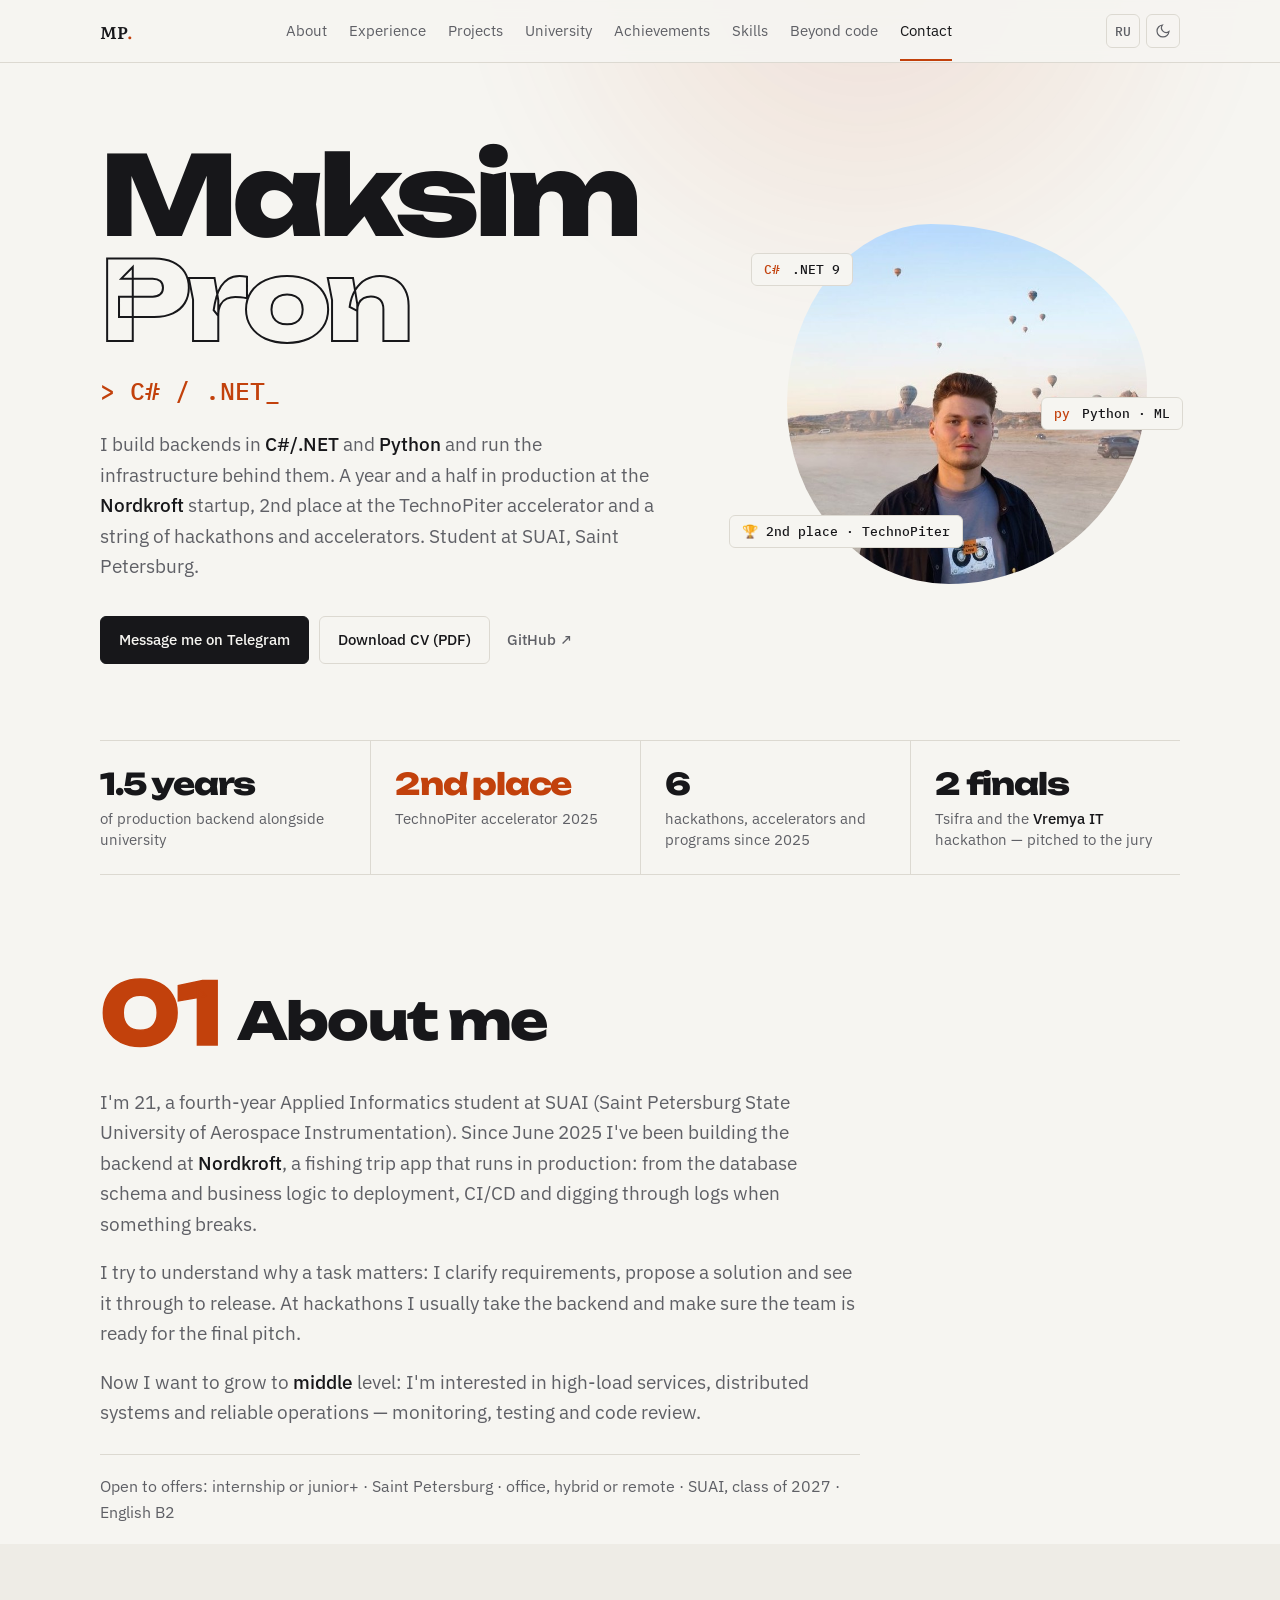
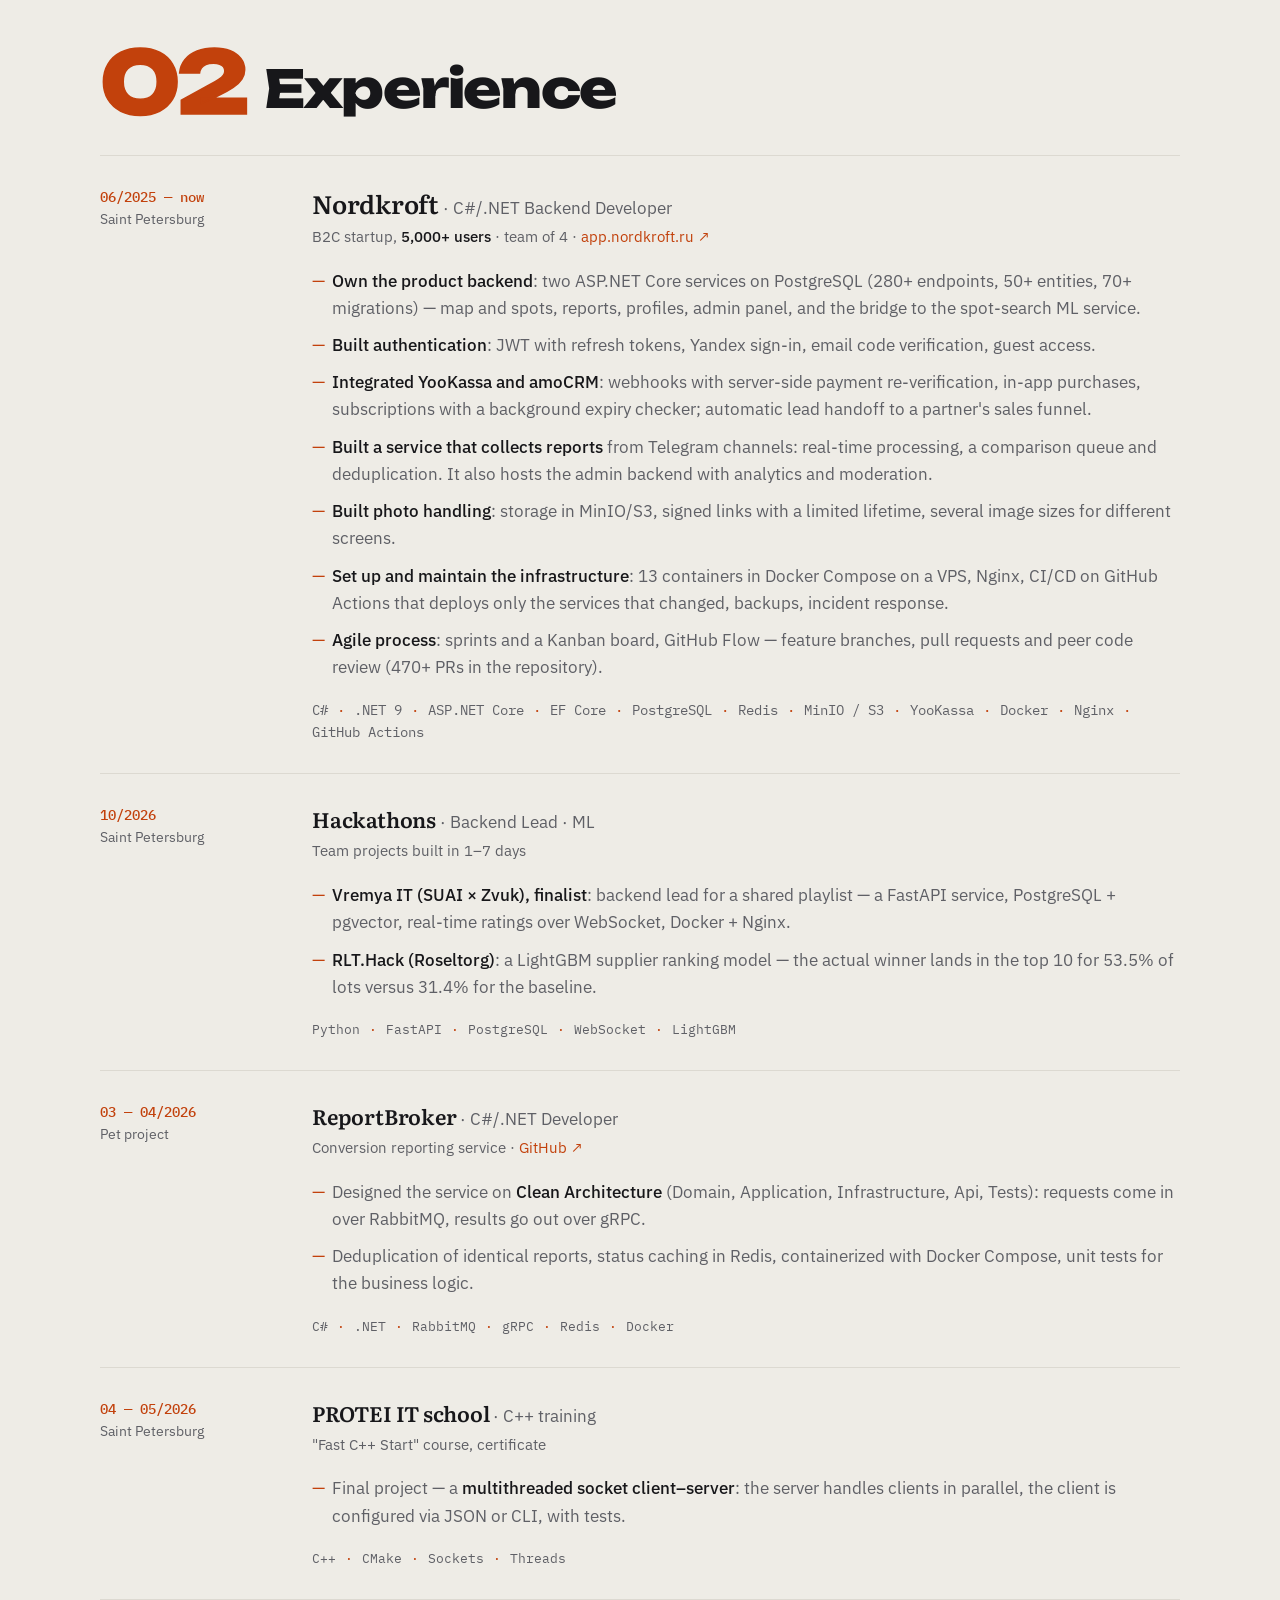
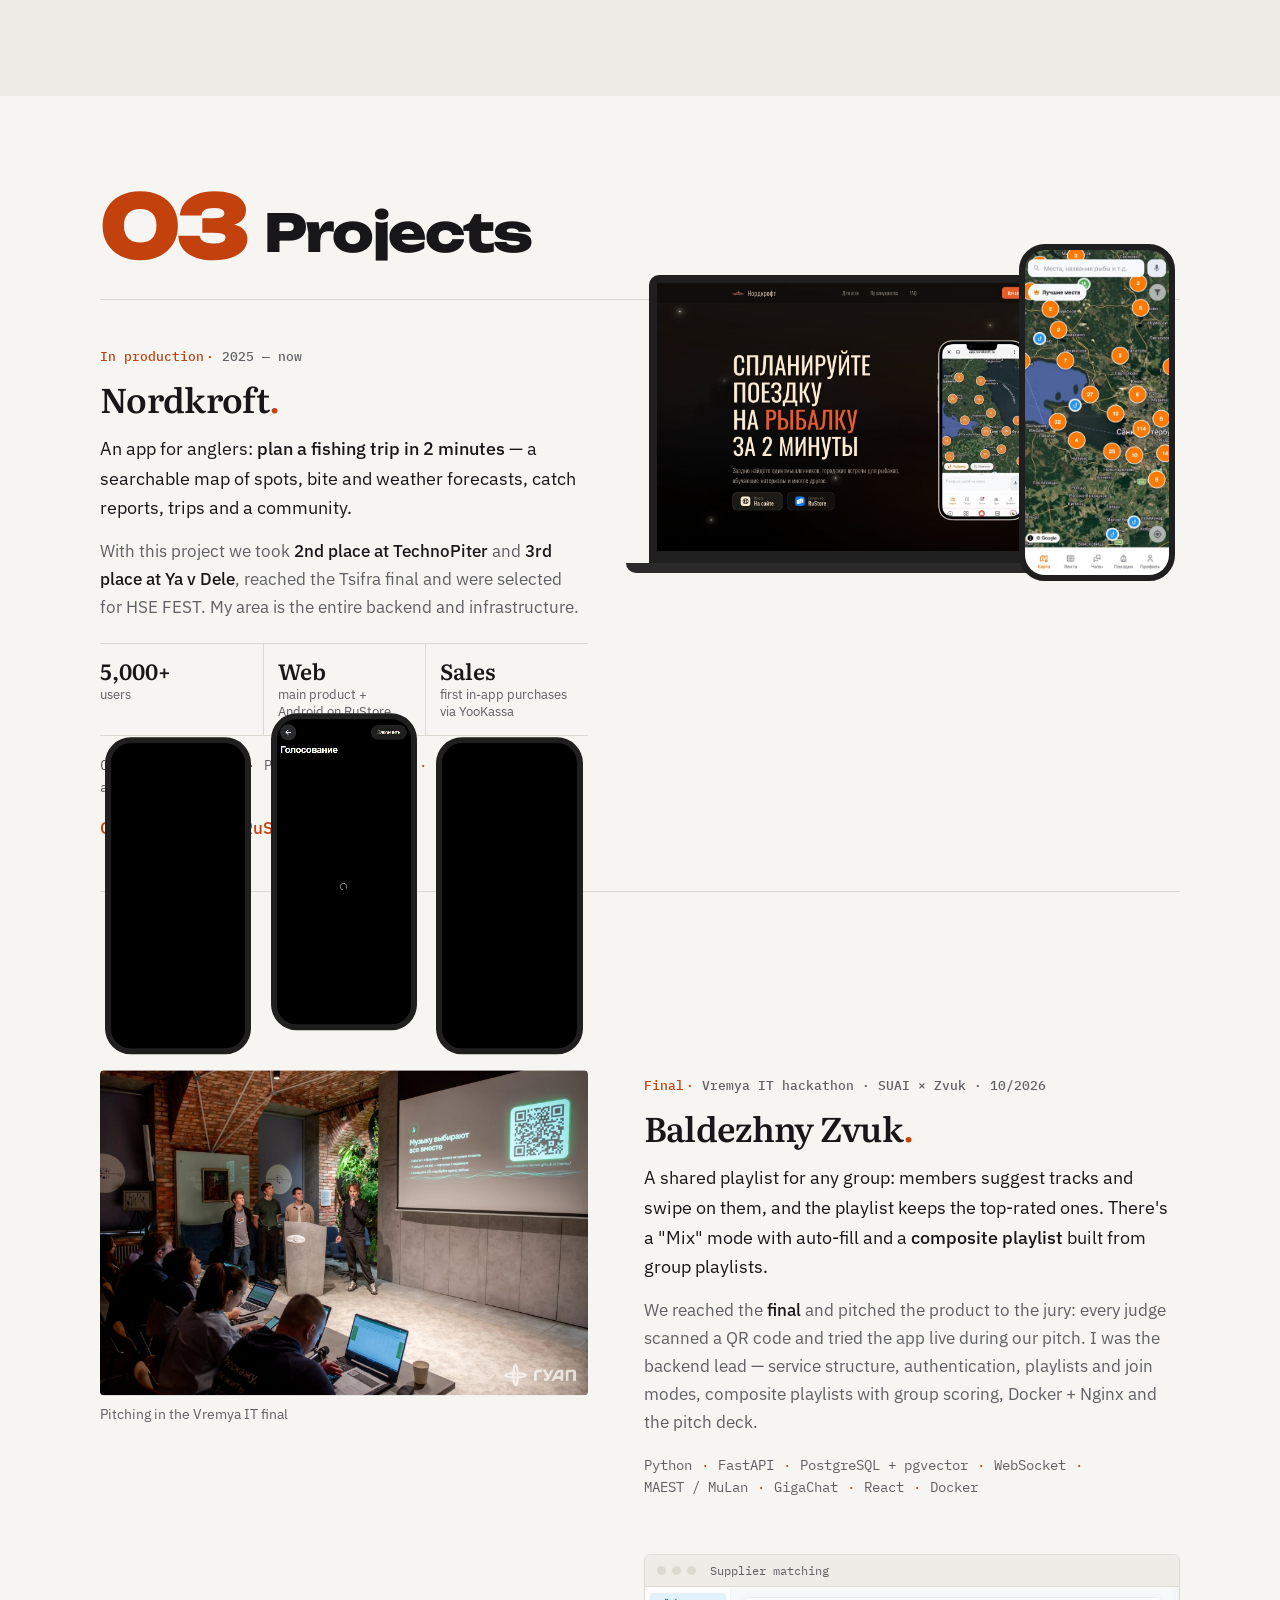
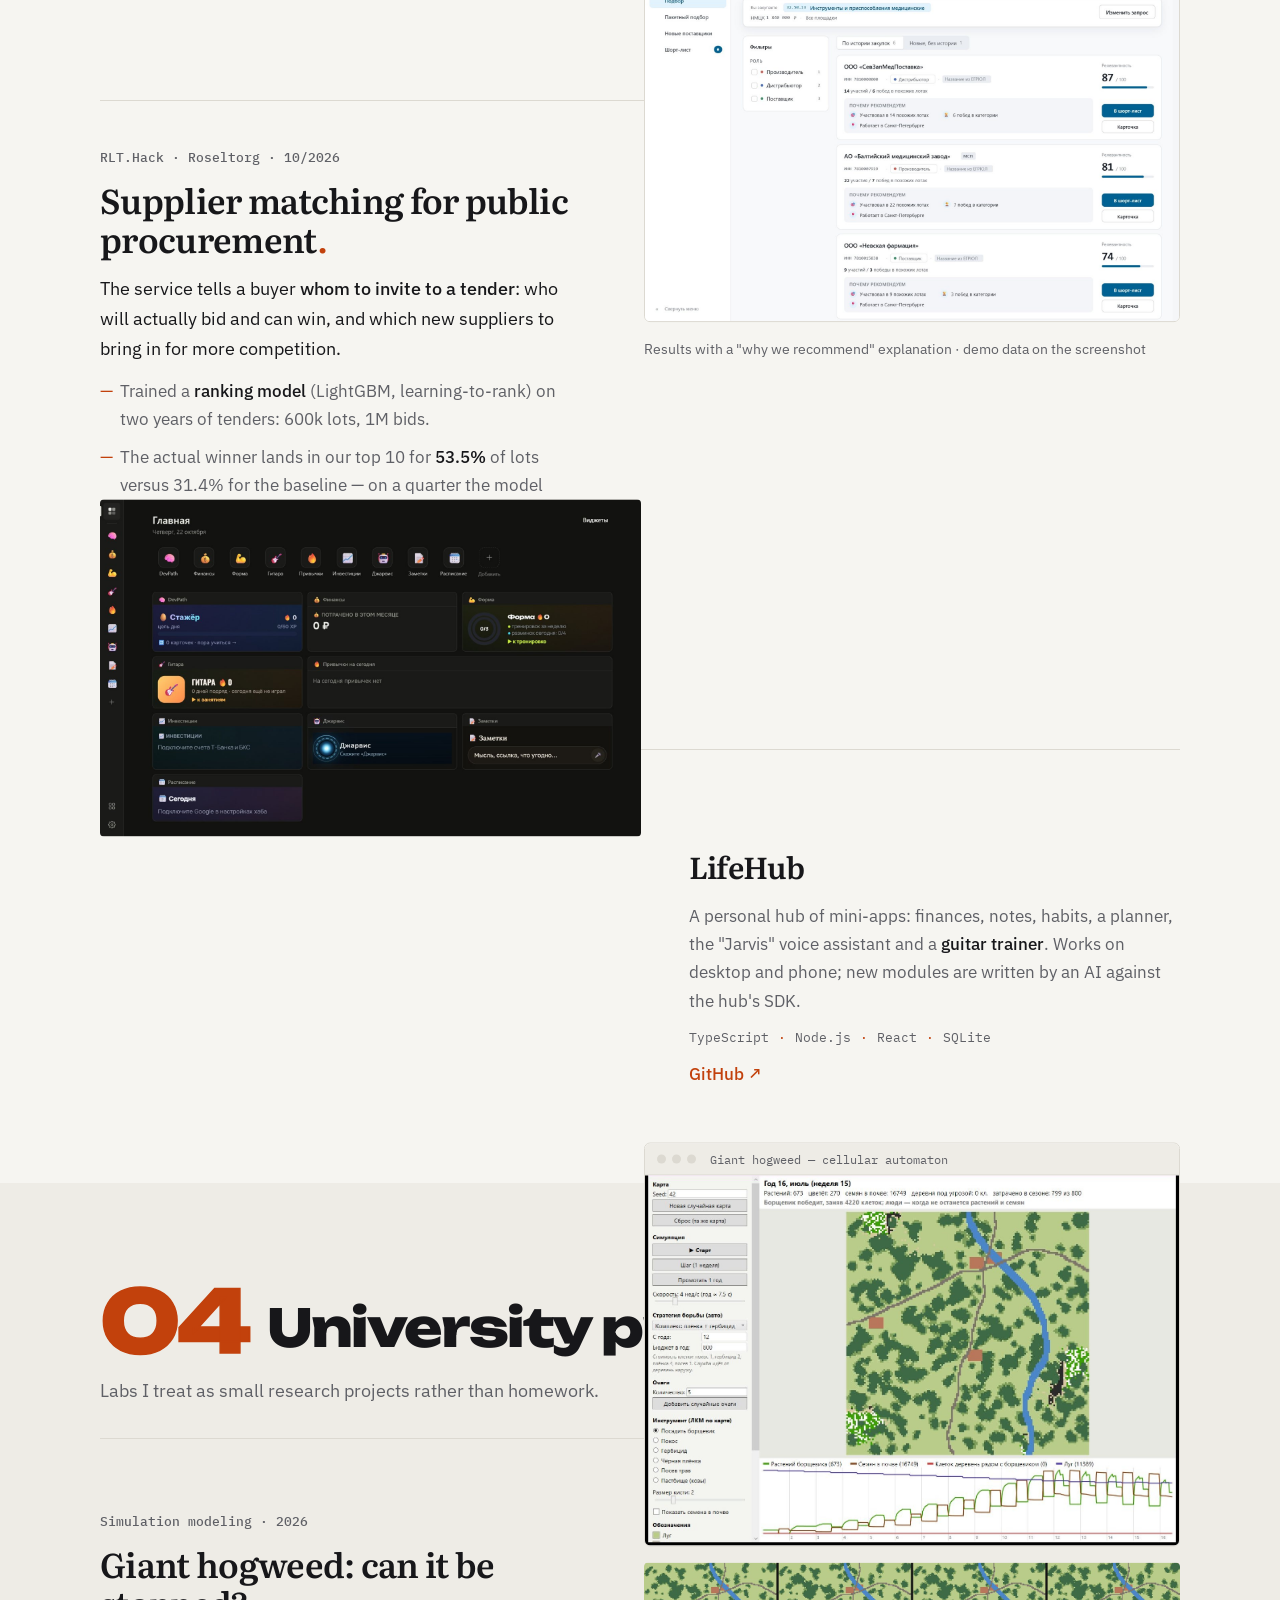
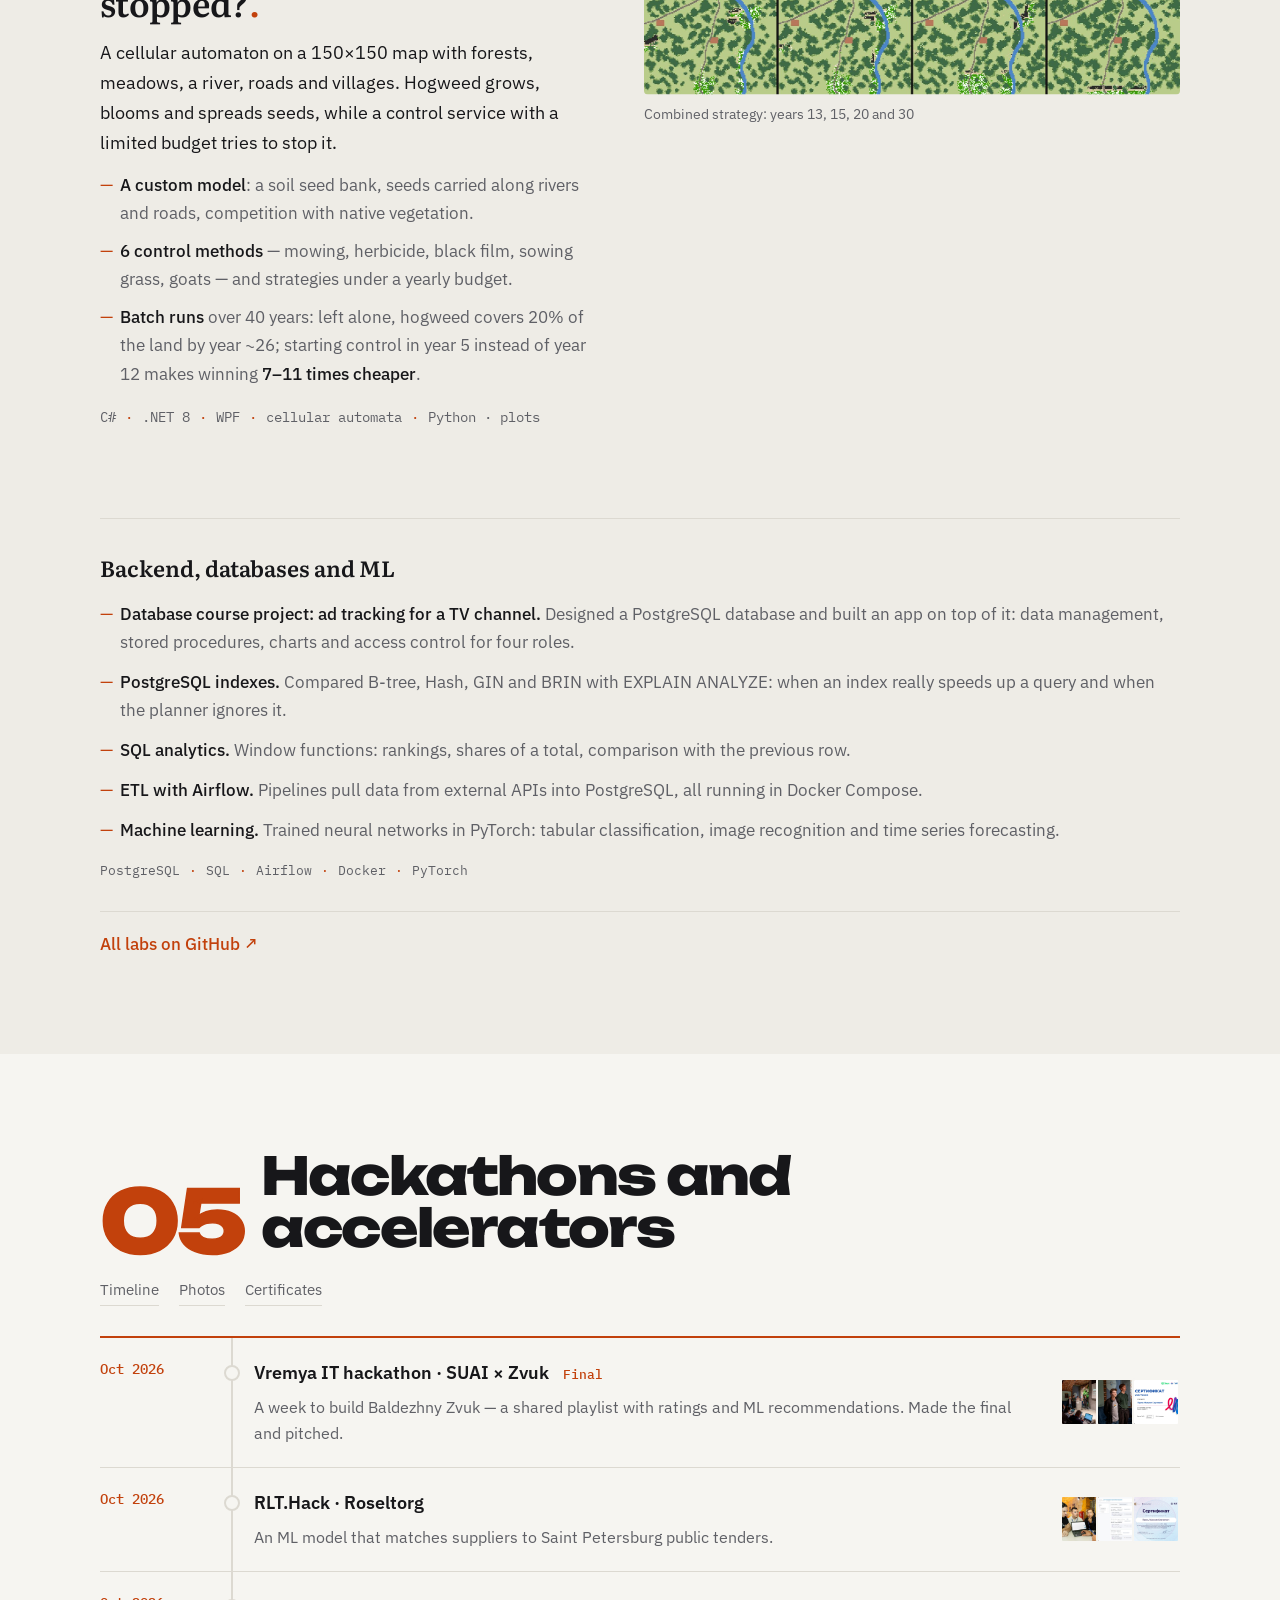
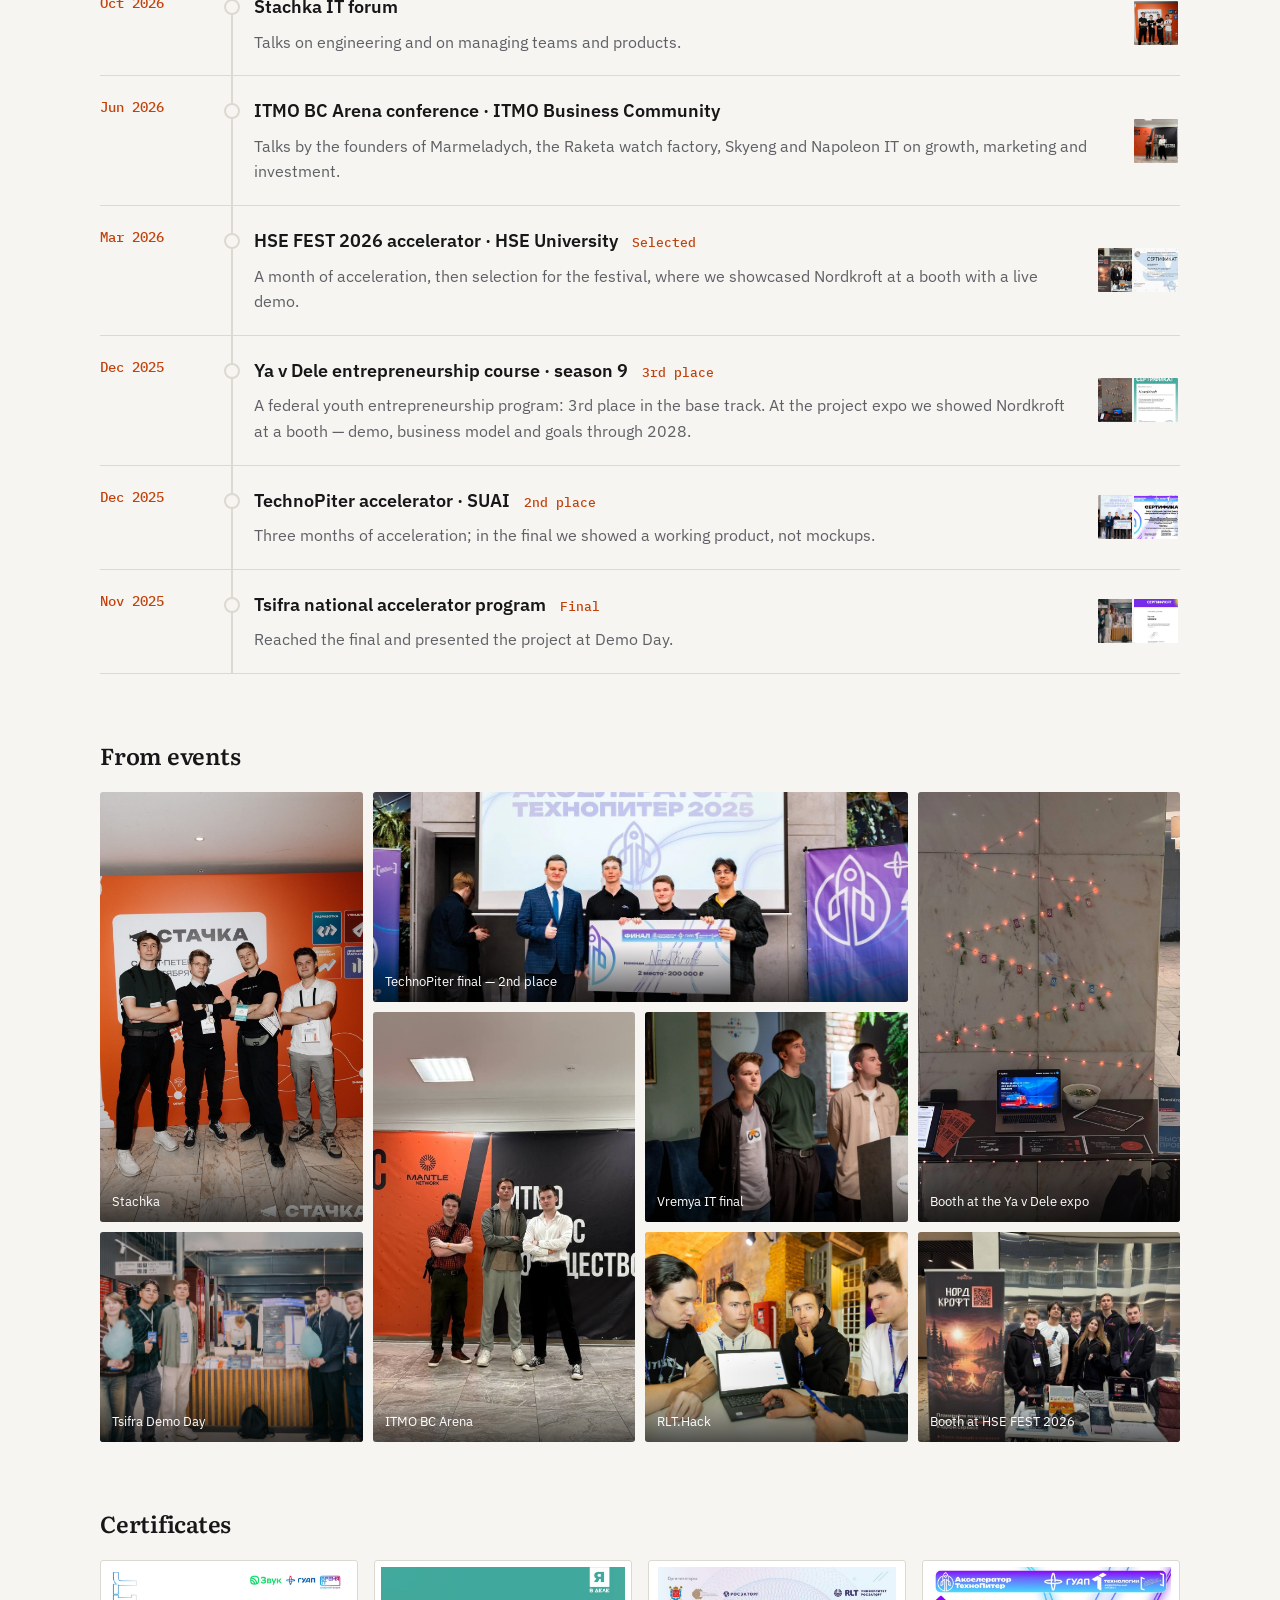
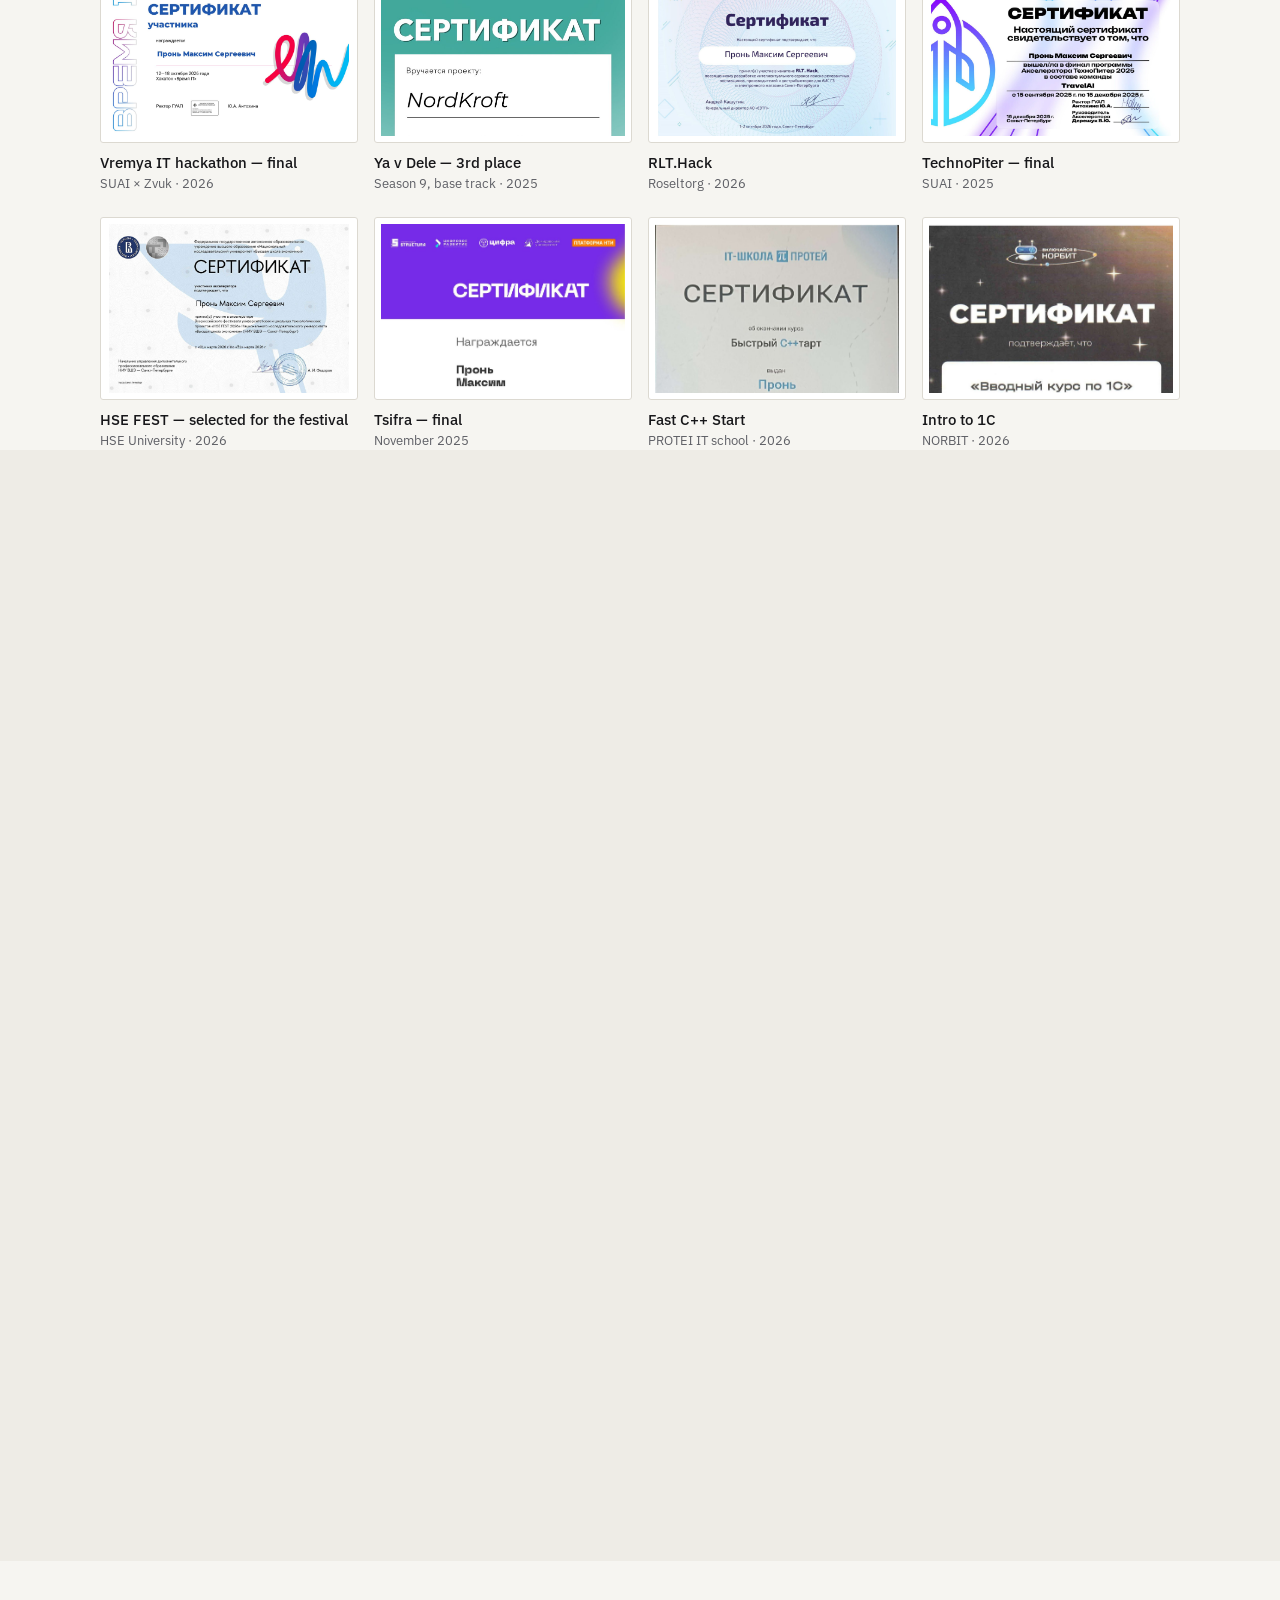
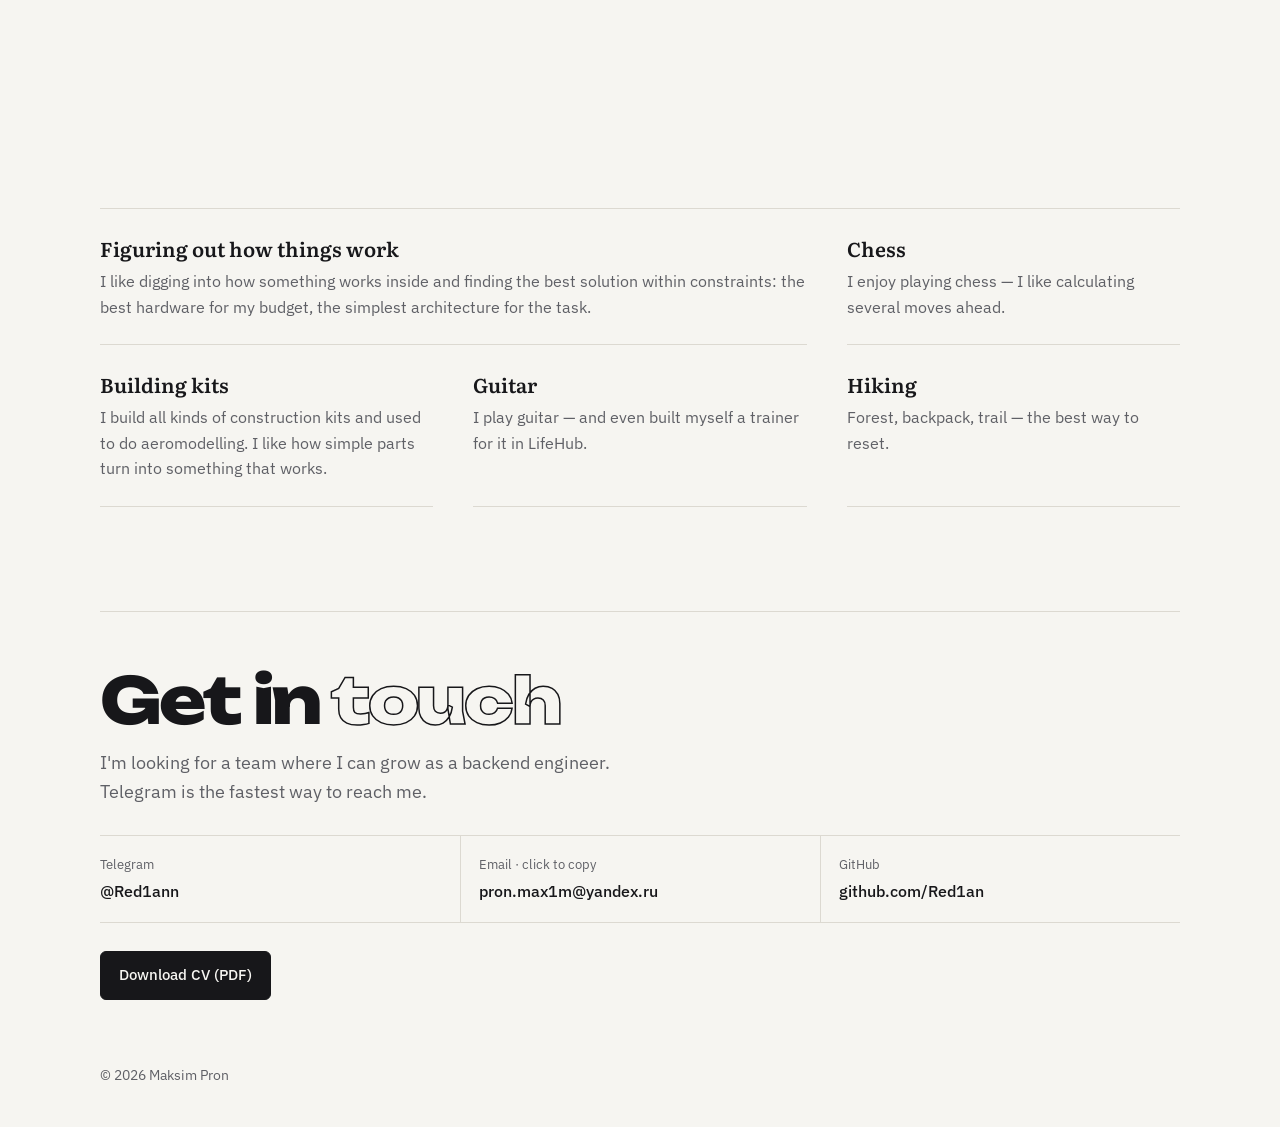
==== commit 35b14e8a: "Борщевик: убран двойной заголовок окна на скриншоте Co-Authored-By: Claude Opus 5.5 <noreply@anthrop" ====
--- a/en.html
+++ b/en.html
@@ -291,7 +291,7 @@
     <div class="project-visual stack">
       <figure class="browser win">
         <div class="browser-bar"><i></i><i></i><i></i><span>Giant hogweed — cellular automaton</span></div>
-        <img src="img/borsch-window.jpg" alt="Hogweed spread simulation window" data-zoom>
+        <img src="img/borsch-app.jpg" alt="Hogweed spread simulation window" data-zoom>
       </figure>
       <figure class="photo-card strip"><img src="img/borsch-maps.jpg" alt="Map over the years under combined control" data-zoom><figcaption>Combined strategy: years 13, 15, 20 and 30</figcaption></figure>
     </div>
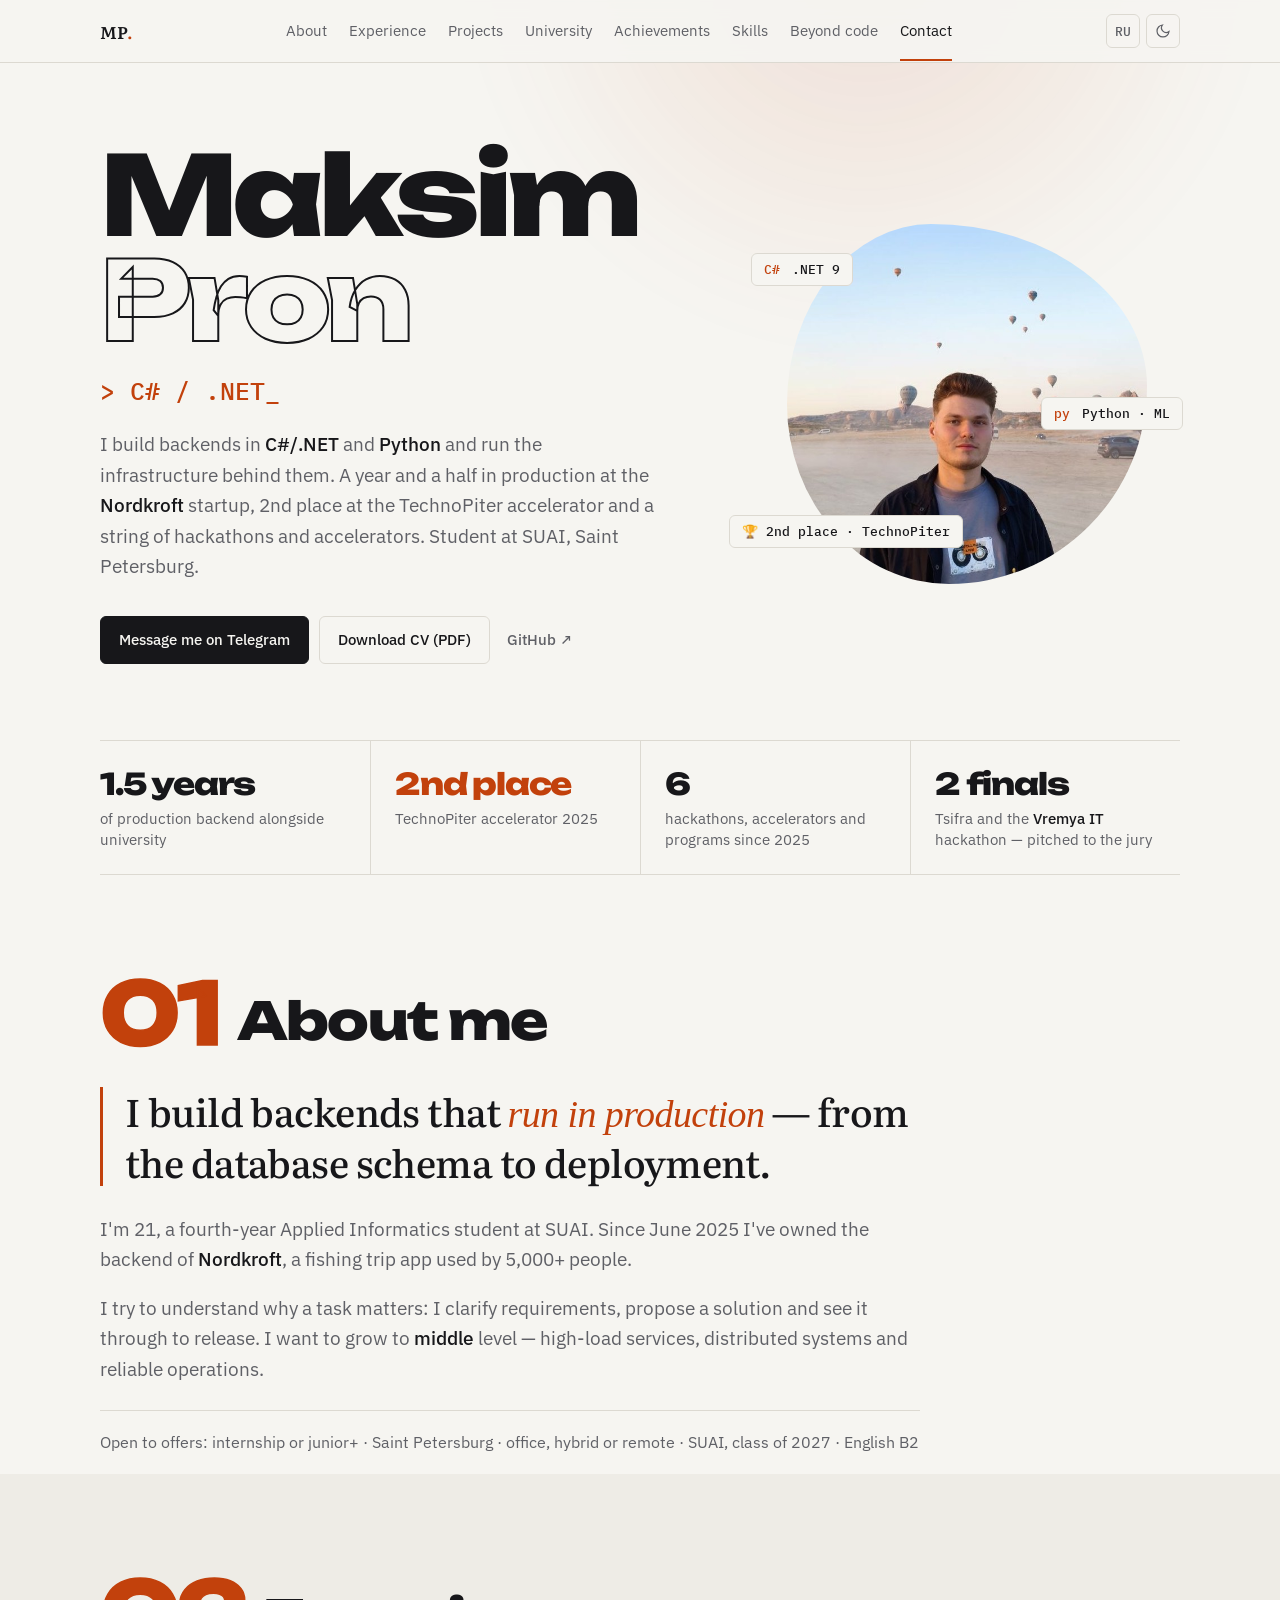
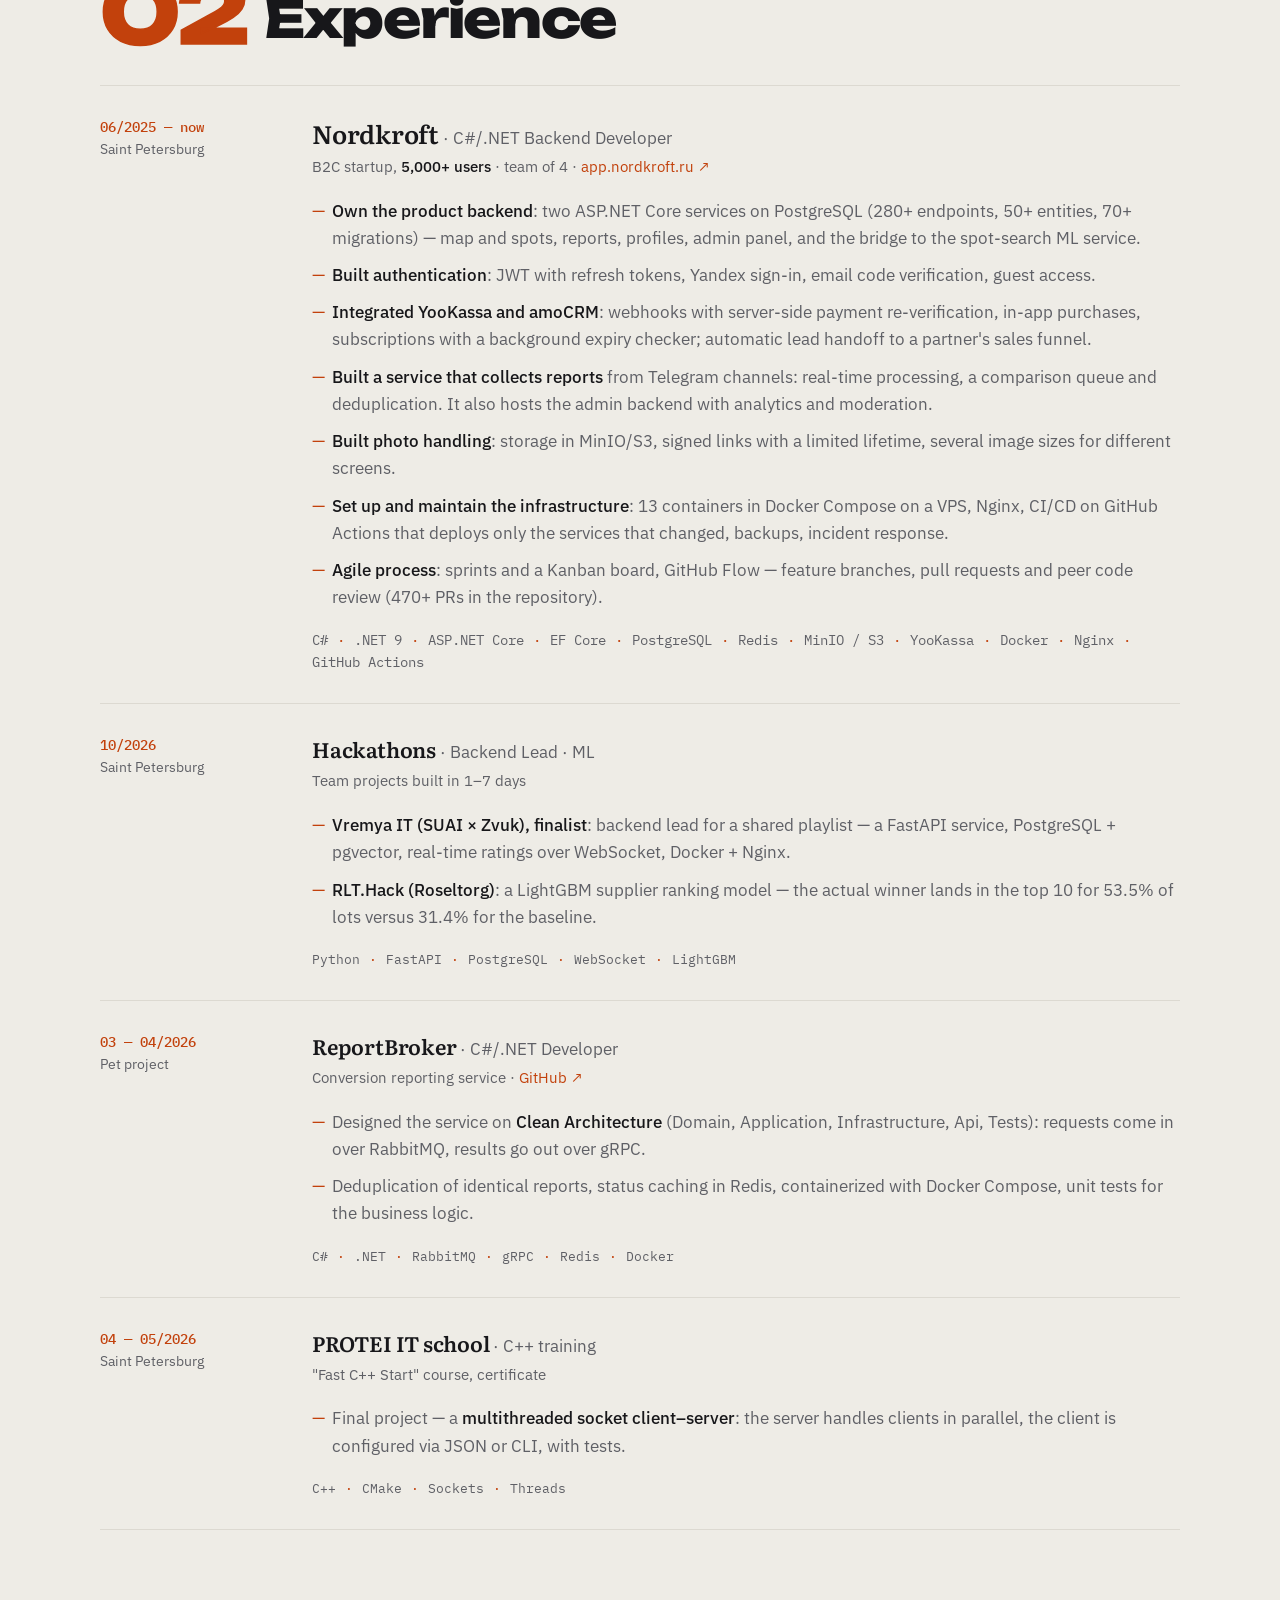
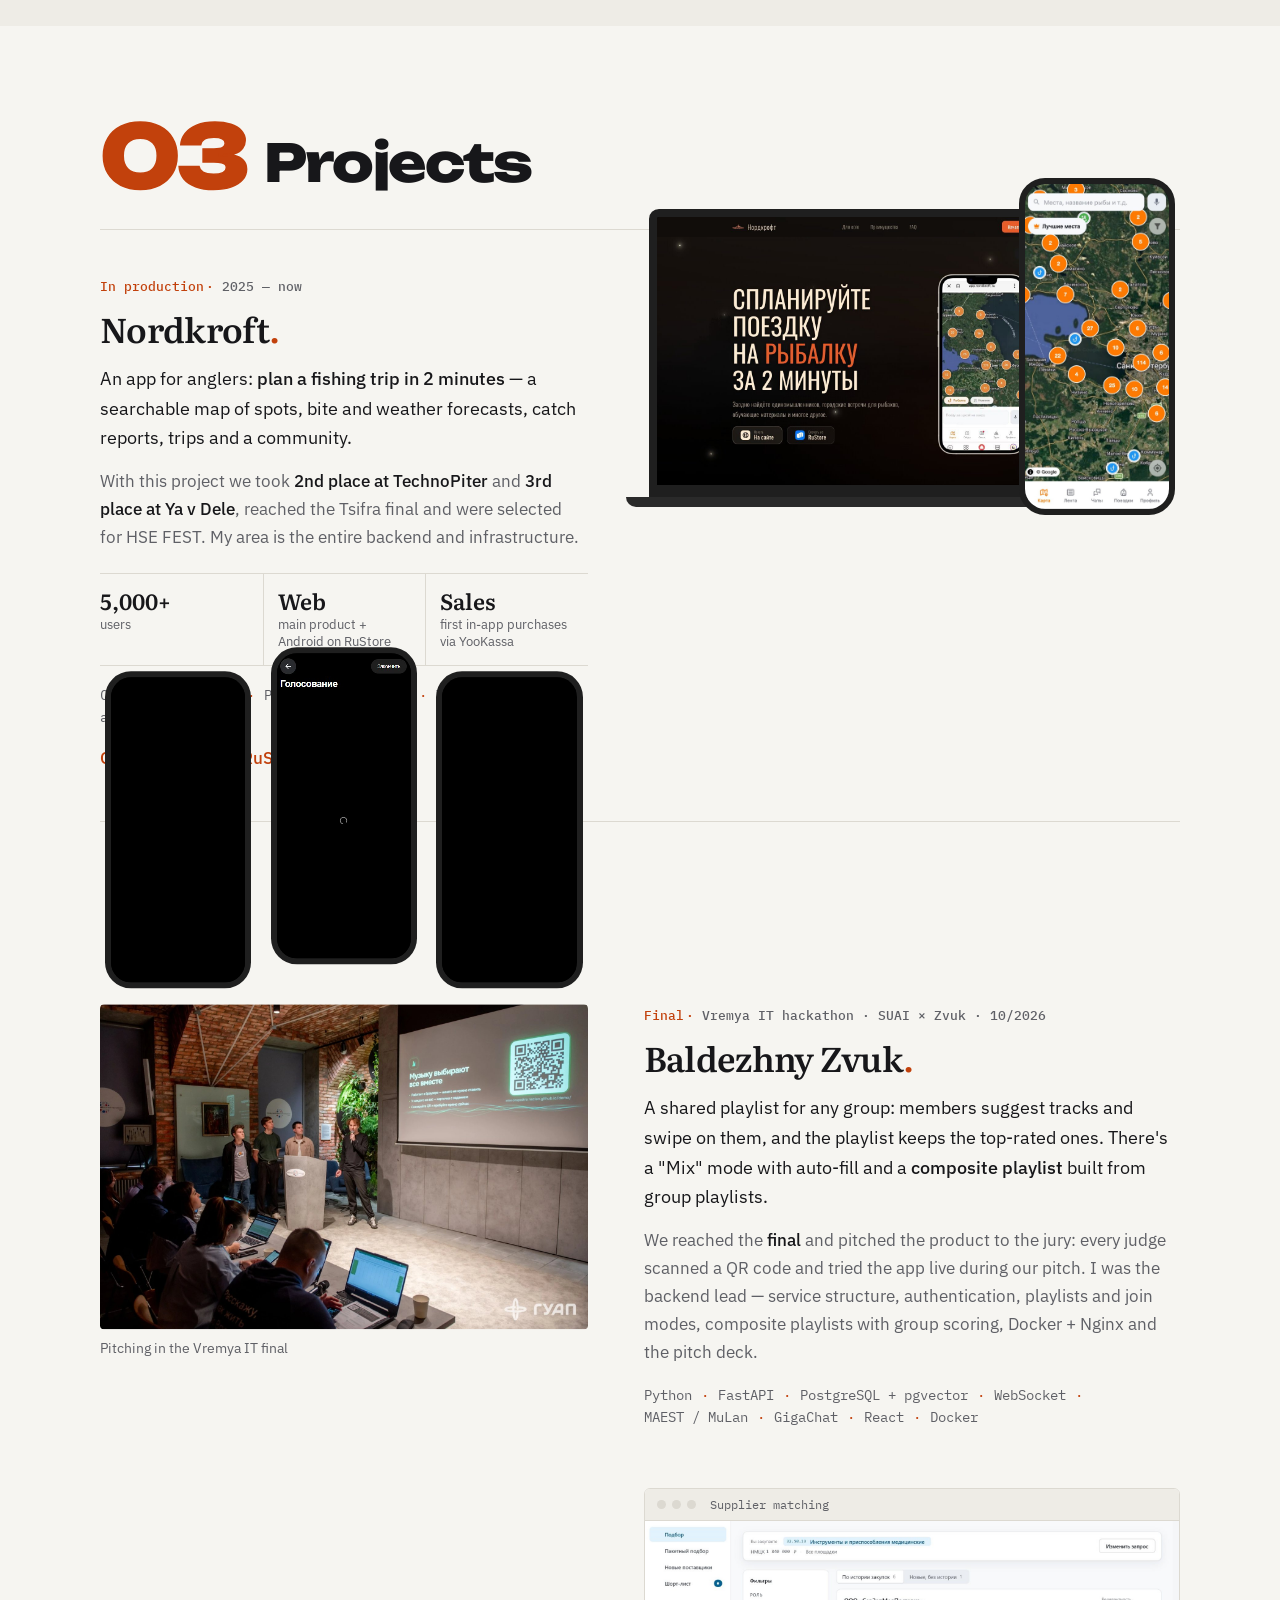
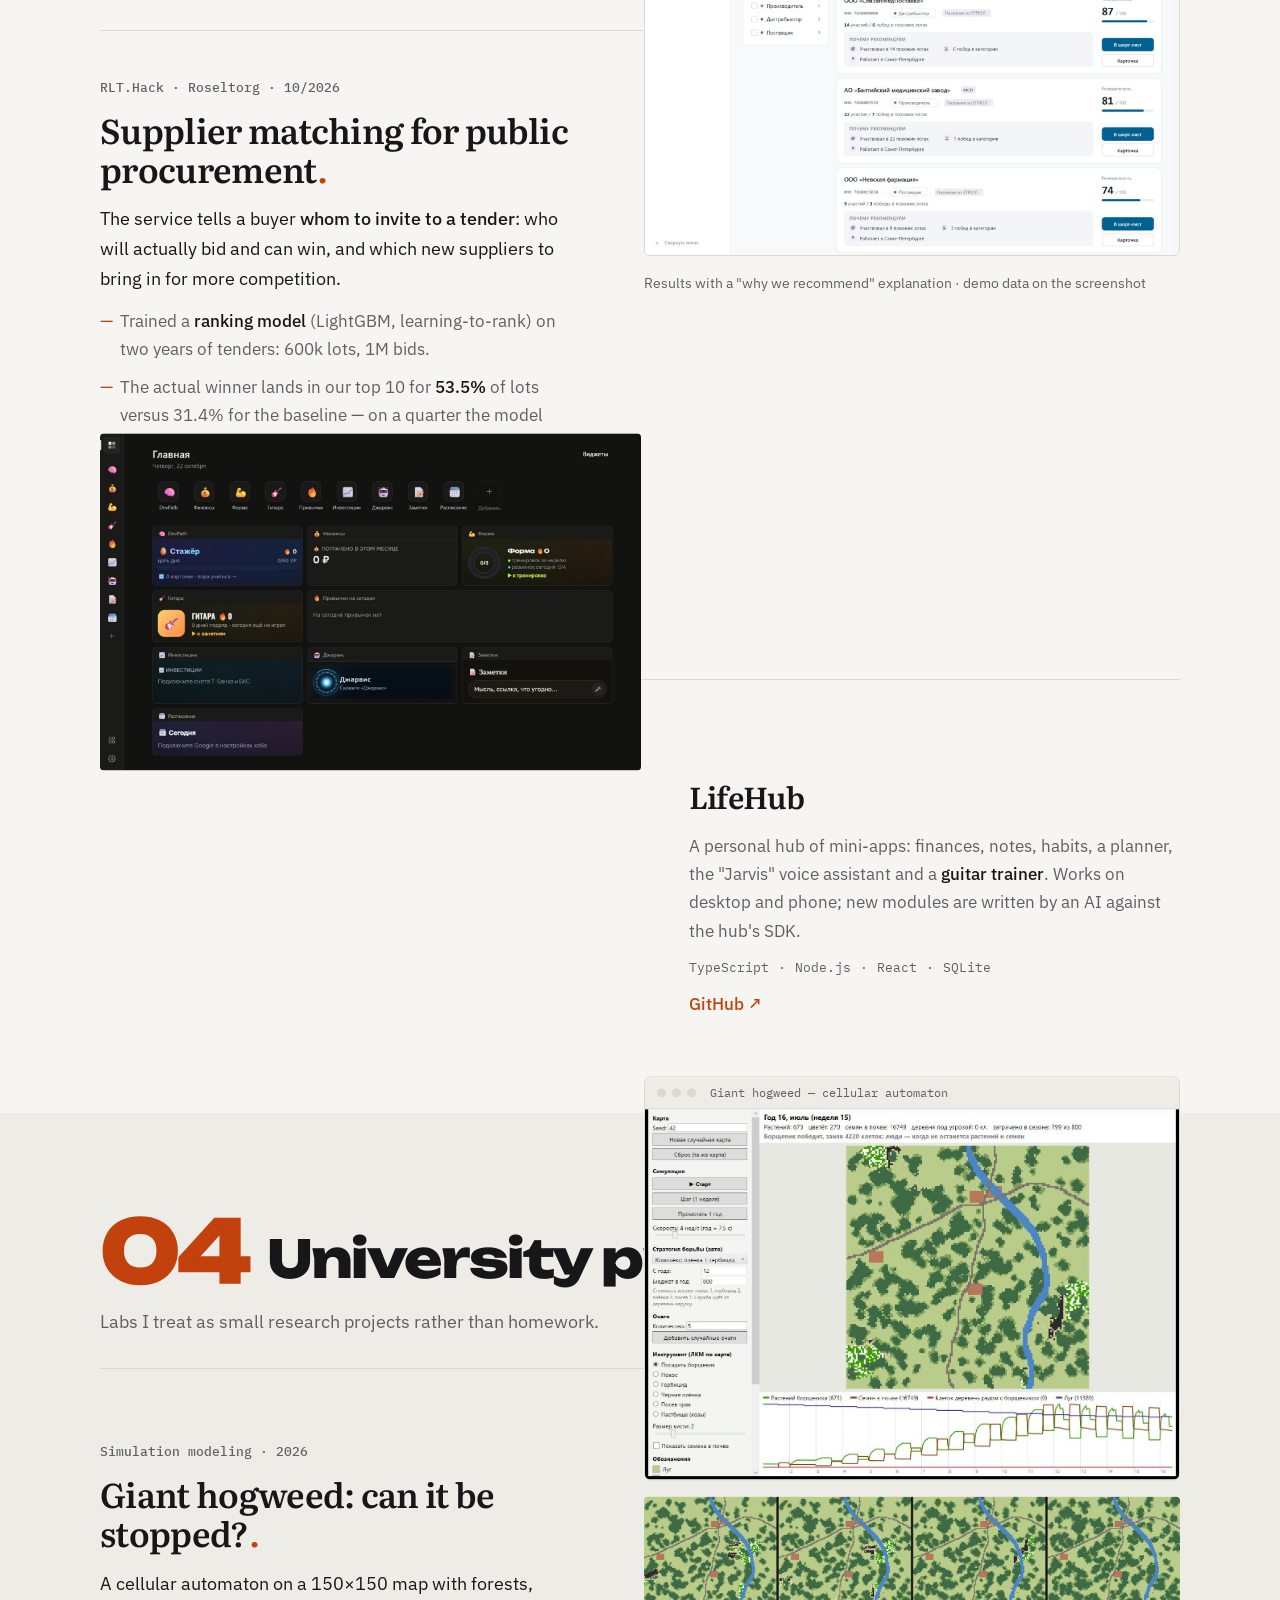
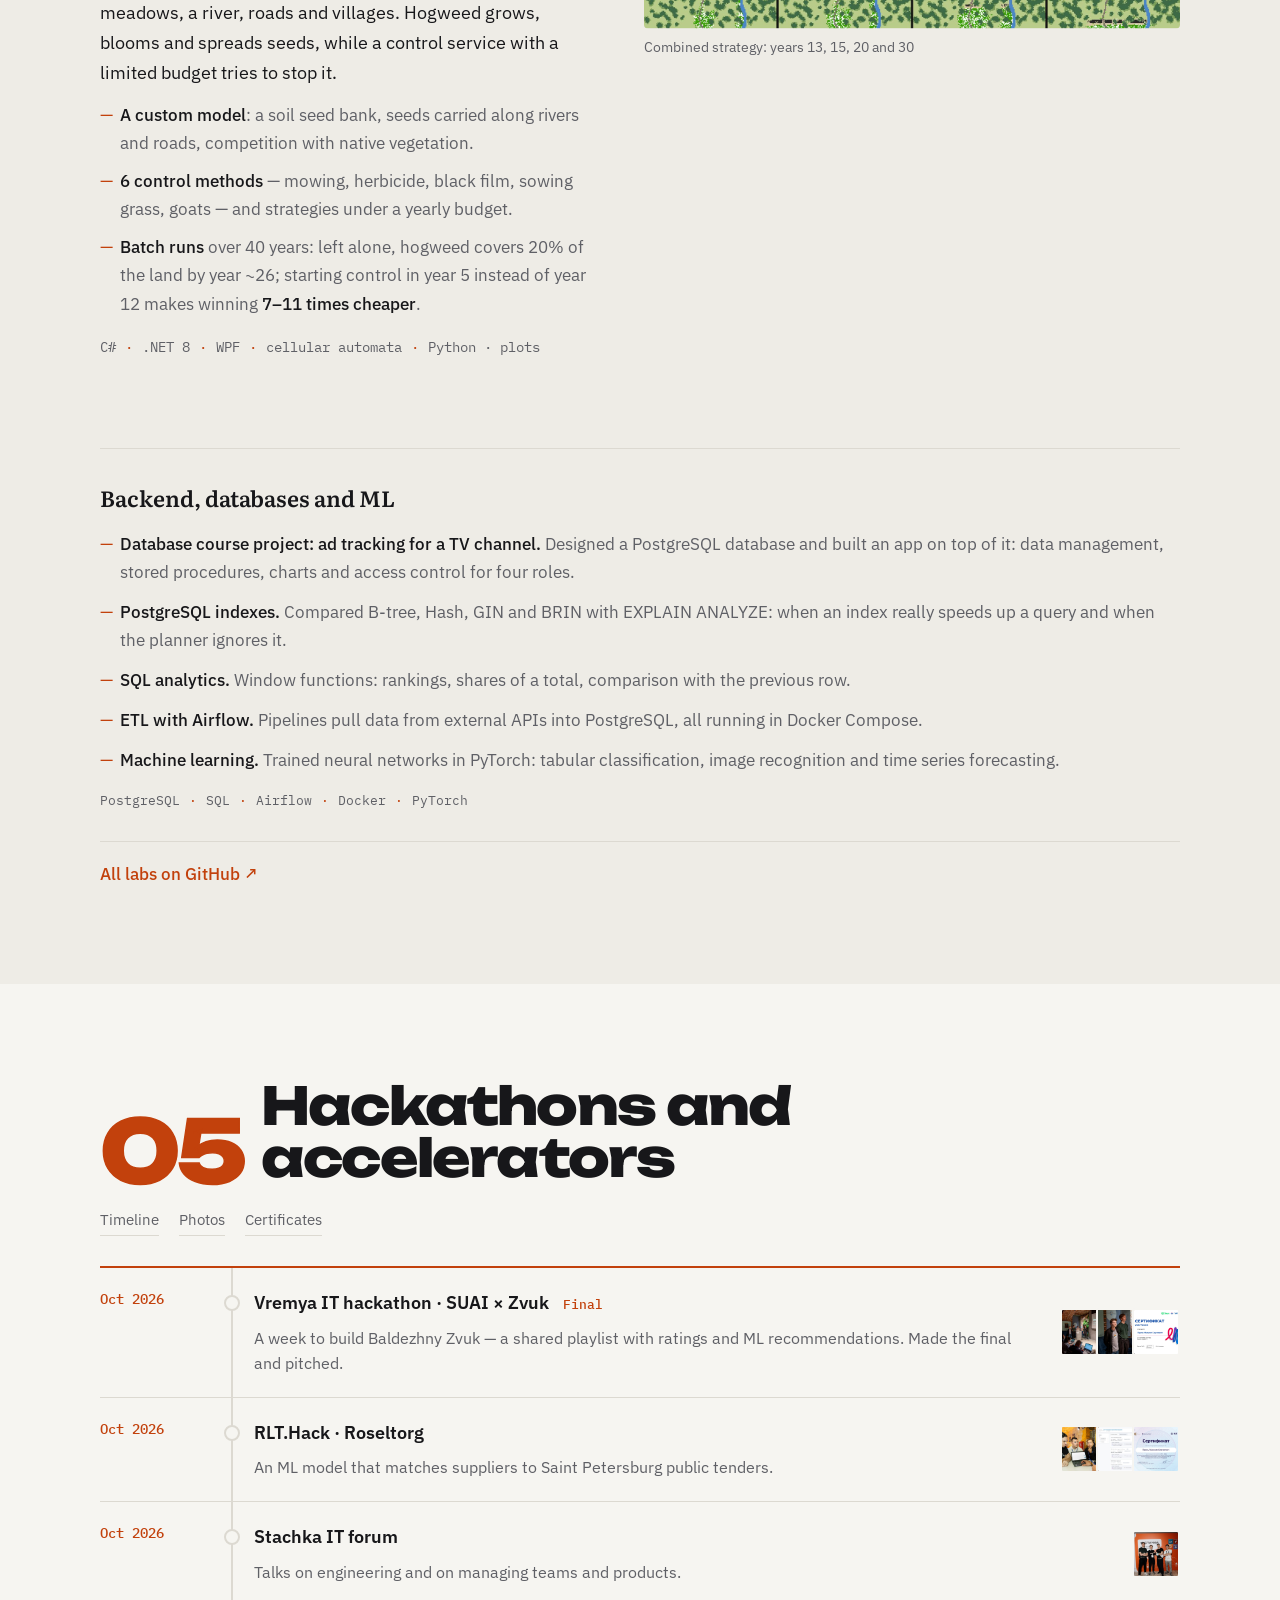
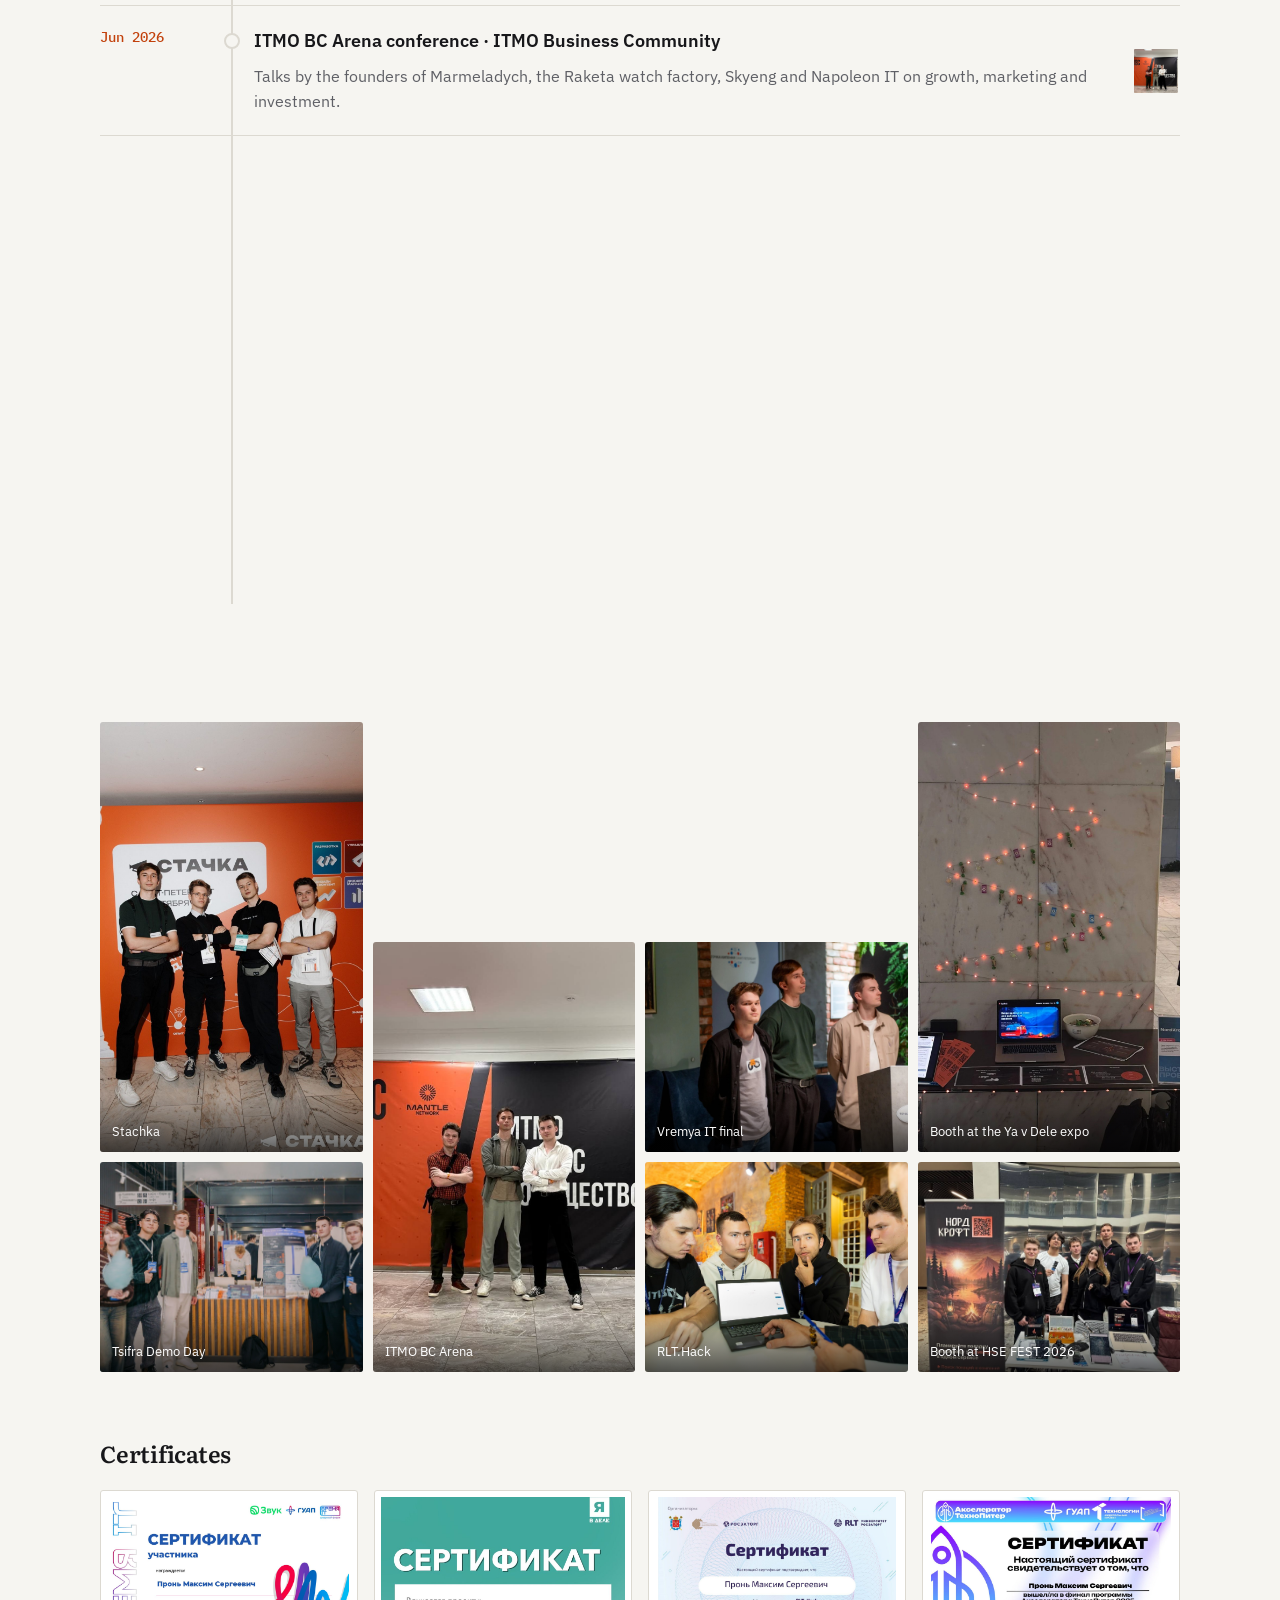
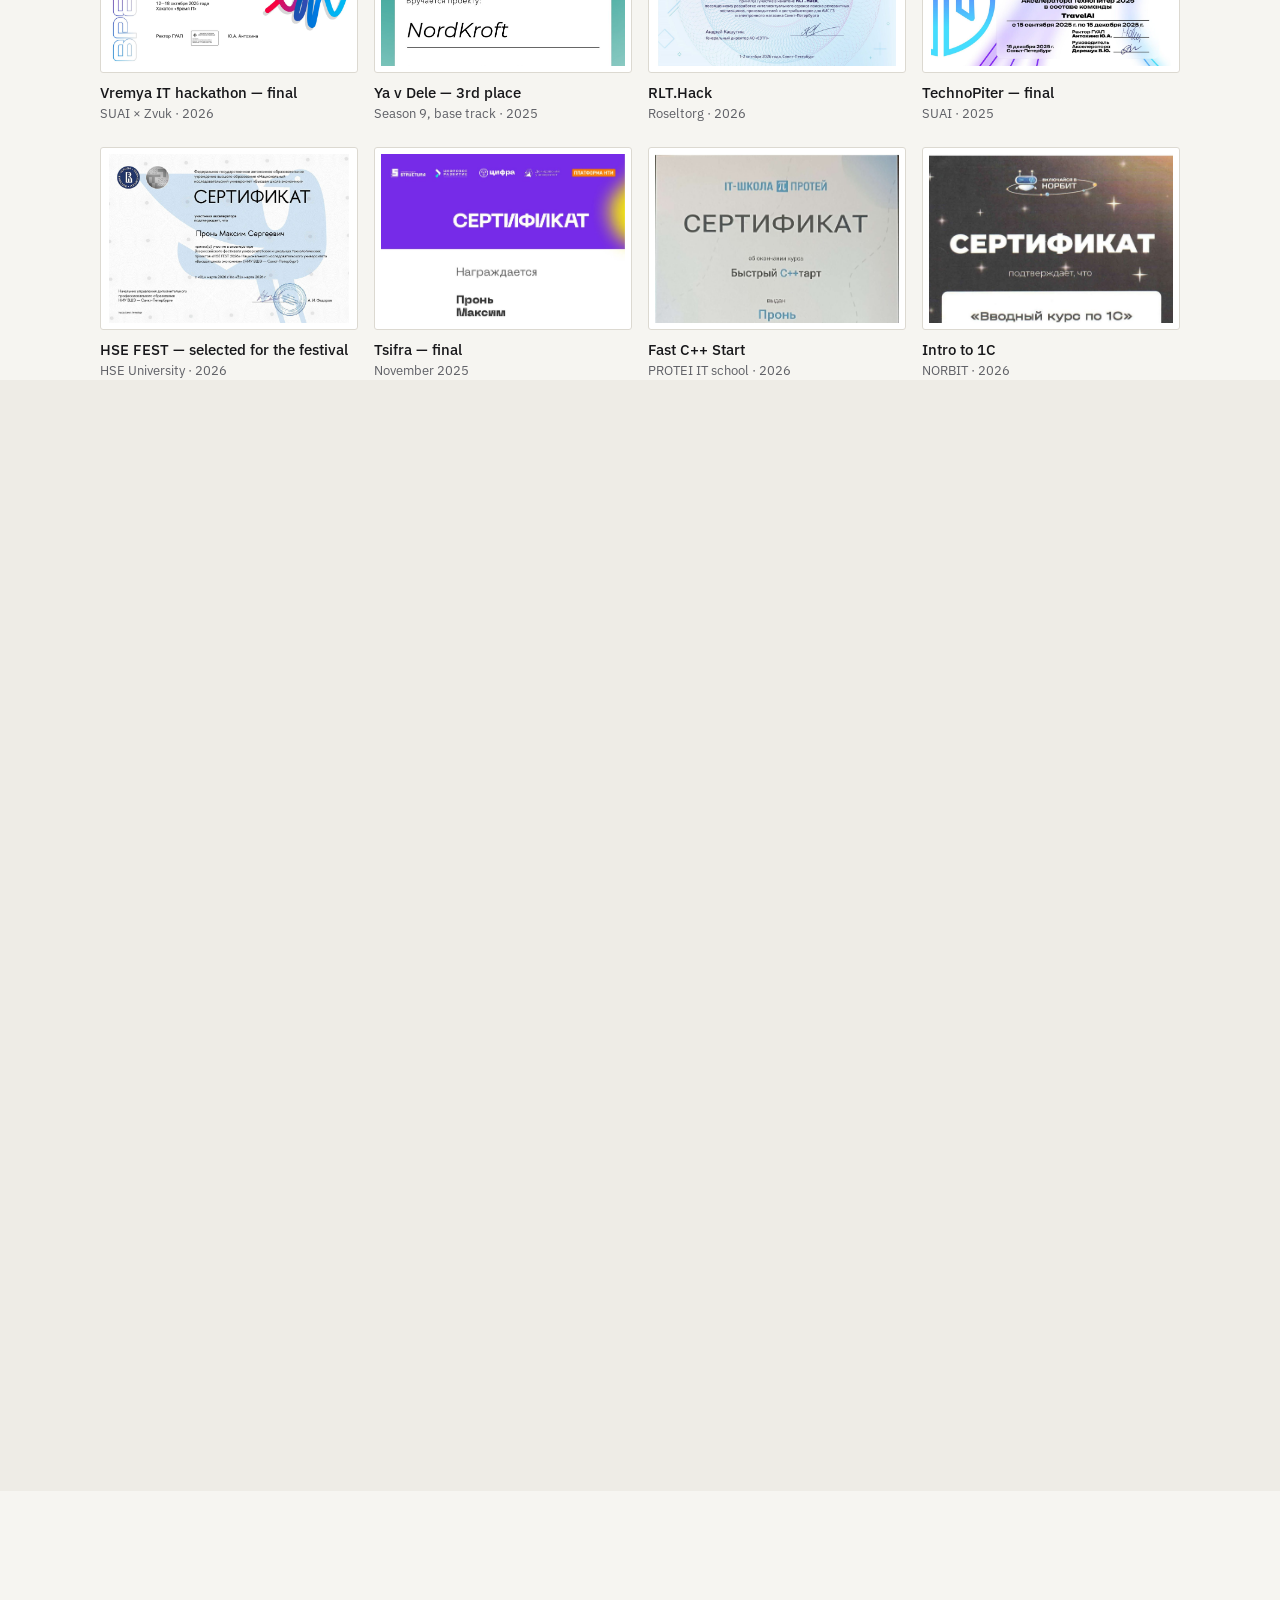
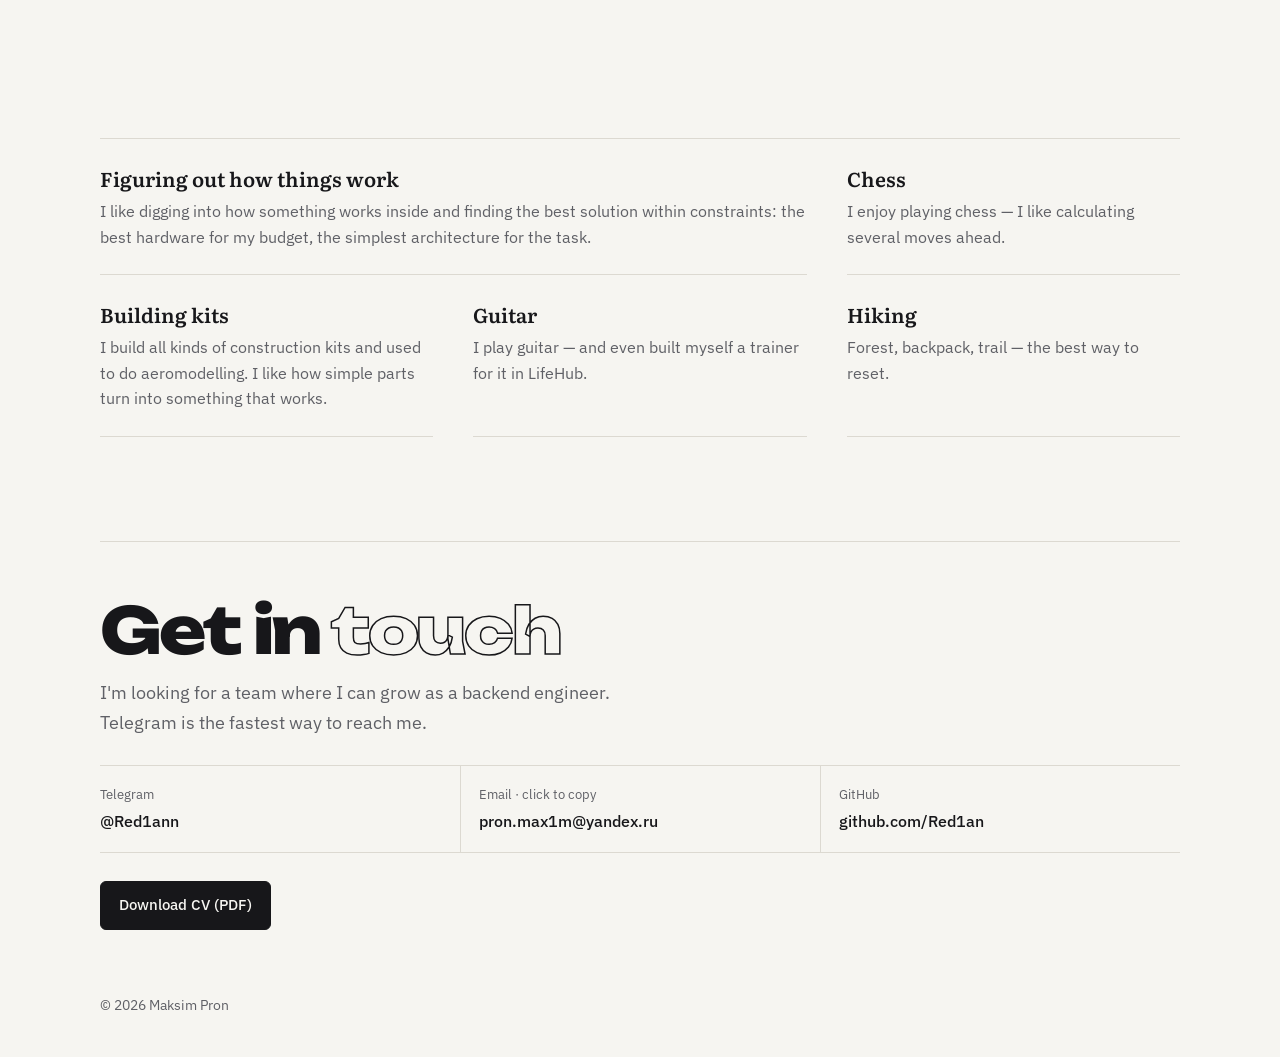
==== commit dfae9b6f: "Обо мне: крупная фраза с акцентом и два коротких абзаца Co-Authored-By: Claude Opus 5.5 <noreply@ant" ====
--- a/en.html
+++ b/en.html
@@ -24,7 +24,7 @@
 <link rel="preconnect" href="https://fonts.googleapis.com">
 <link rel="preconnect" href="https://fonts.gstatic.com" crossorigin>
 <link href="https://fonts.googleapis.com/css2?family=Unbounded:wght@800&family=Literata:opsz,wght@7..72,500;7..72,600&family=IBM+Plex+Sans:wght@400;500;600&family=IBM+Plex+Mono:wght@400;500&display=swap" rel="stylesheet">
-<link rel="stylesheet" href="style.css?v=32">
+<link rel="stylesheet" href="style.css?v=33">
 </head>
 <body>
 <div class="progress" id="progress" aria-hidden="true"></div>
@@ -98,14 +98,11 @@
   <div class="section-head reveal"><span class="section-num">01</span><h2>About me</h2></div>
   <div class="about-grid">
     <div class="about-text reveal">
-      <p>I'm 21, a fourth-year Applied Informatics student at SUAI (Saint Petersburg State University of Aerospace
-        Instrumentation). Since June 2025 I've been building the backend at <b>Nordkroft</b>, a fishing trip
-        app that runs in production: from the database schema and business logic to deployment, CI/CD and
-        digging through logs when something breaks.</p>
+      <p class="about-quote">I build backends that <em>run in production</em> — from the database schema to deployment.</p>
+      <p>I'm 21, a fourth-year Applied Informatics student at SUAI. Since June 2025 I've owned the backend of
+        <b>Nordkroft</b>, a fishing trip app used by 5,000+ people.</p>
       <p>I try to understand why a task matters: I clarify requirements, propose a solution and see it through to release.
-        At hackathons I usually take the backend and make sure the team is ready for the final pitch.</p>
-      <p>Now I want to grow to <b>middle</b> level: I'm interested in high-load services, distributed systems
-        and reliable operations — monitoring, testing and code review.</p>
+        I want to grow to <b>middle</b> level — high-load services, distributed systems and reliable operations.</p>
       <p class="about-facts">Open to offers: internship or junior+ · Saint Petersburg · office, hybrid or remote · SUAI, class of 2027 · English B2</p>
     </div>
   </div>
--- a/style.css
+++ b/style.css
@@ -165,9 +165,14 @@
 .progress { position: fixed; top: 0; left: 0; height: 2px; width: 100%; z-index: 60; background: var(--accent); transform-origin: 0 50%; transform: scaleX(0); }
 
 /* ---------- about ---------- */
-.about-grid { max-width: 760px; }
+.about-grid { max-width: 820px; }
 .about-text p { font-size: 18.5px; margin-bottom: 18px; color: var(--muted); }
 .about-text b { color: var(--text); font-weight: 500; }
+.about-text .about-quote {
+  font: 500 clamp(26px, 3.2vw, 38px)/1.25 var(--f-head); letter-spacing: -.015em; color: var(--text);
+  margin-bottom: 28px; padding-left: 22px; border-left: 3px solid var(--accent);
+}
+.about-quote em { font-style: italic; color: var(--accent); }
 .about-text .about-facts { margin-top: 26px; padding-top: 18px; border-top: 1px solid var(--line); font-size: 16px; }
 
 /* ---------- experience ---------- */
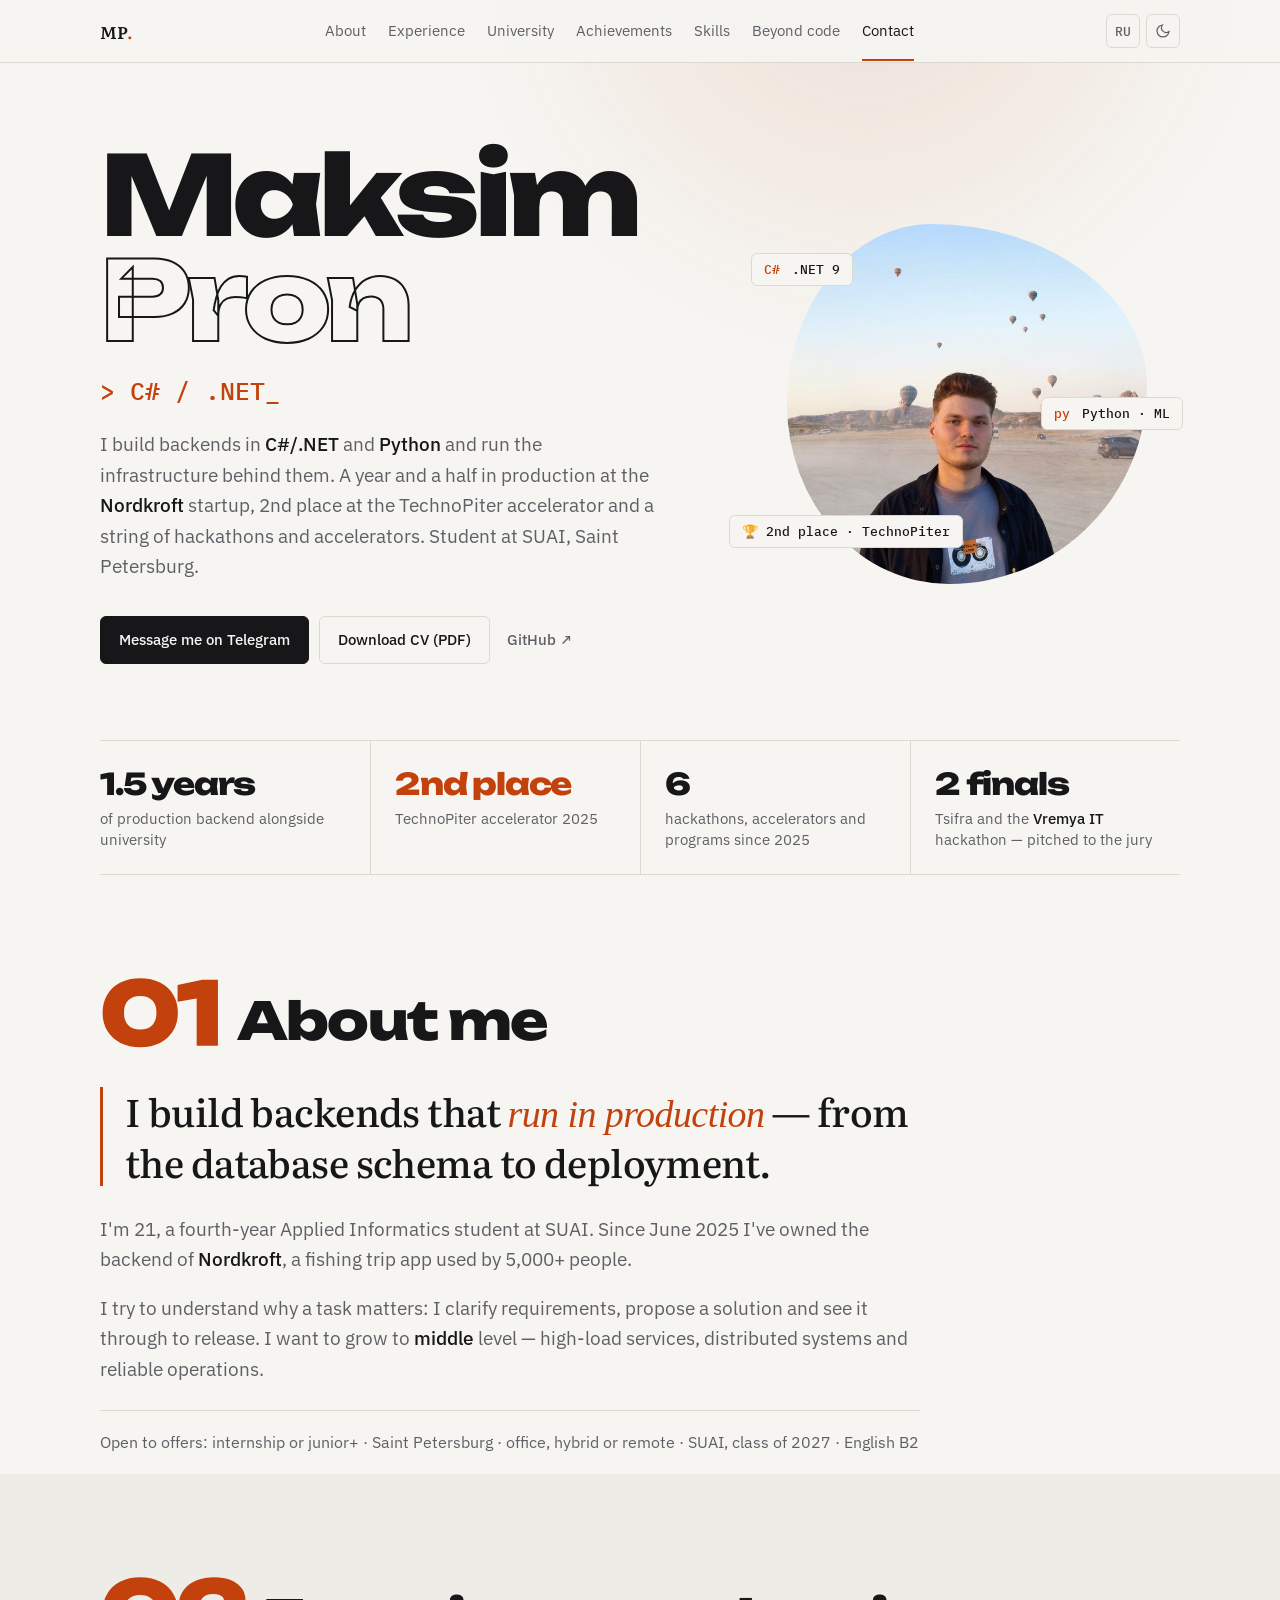
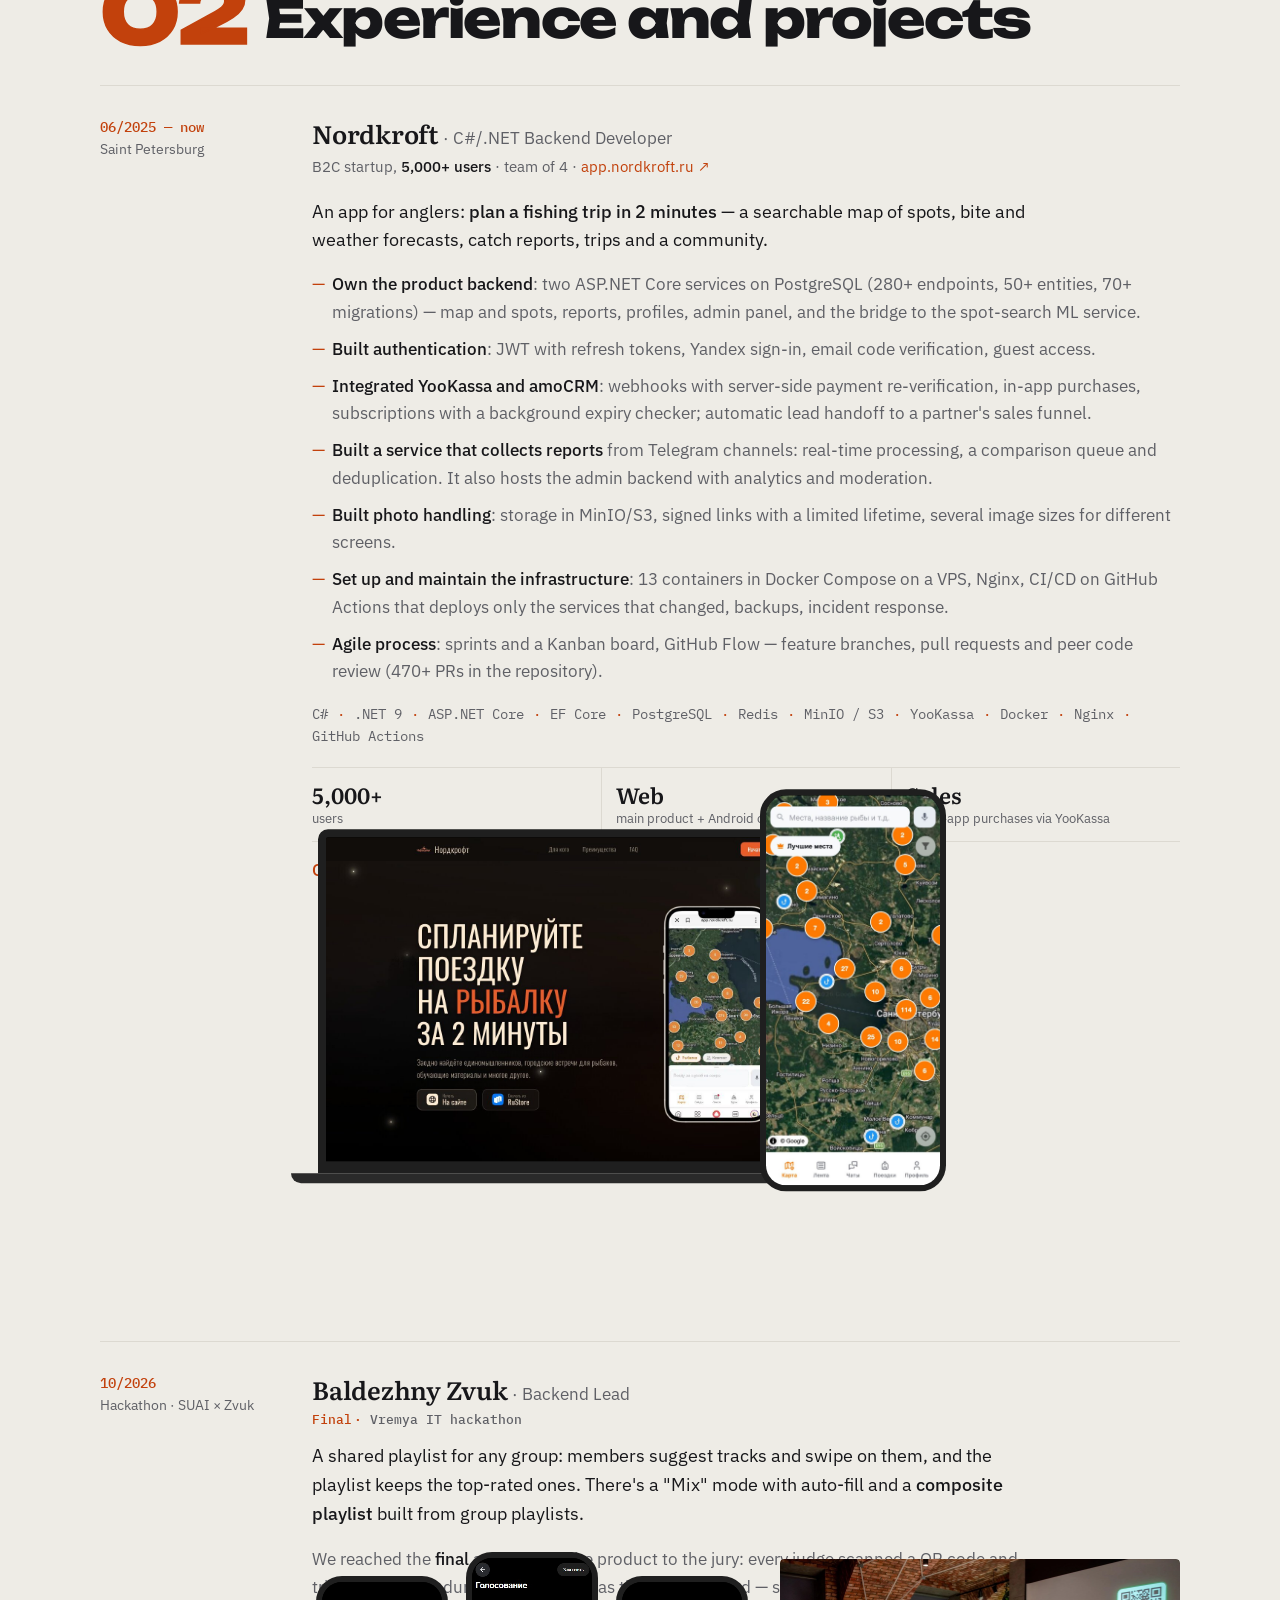
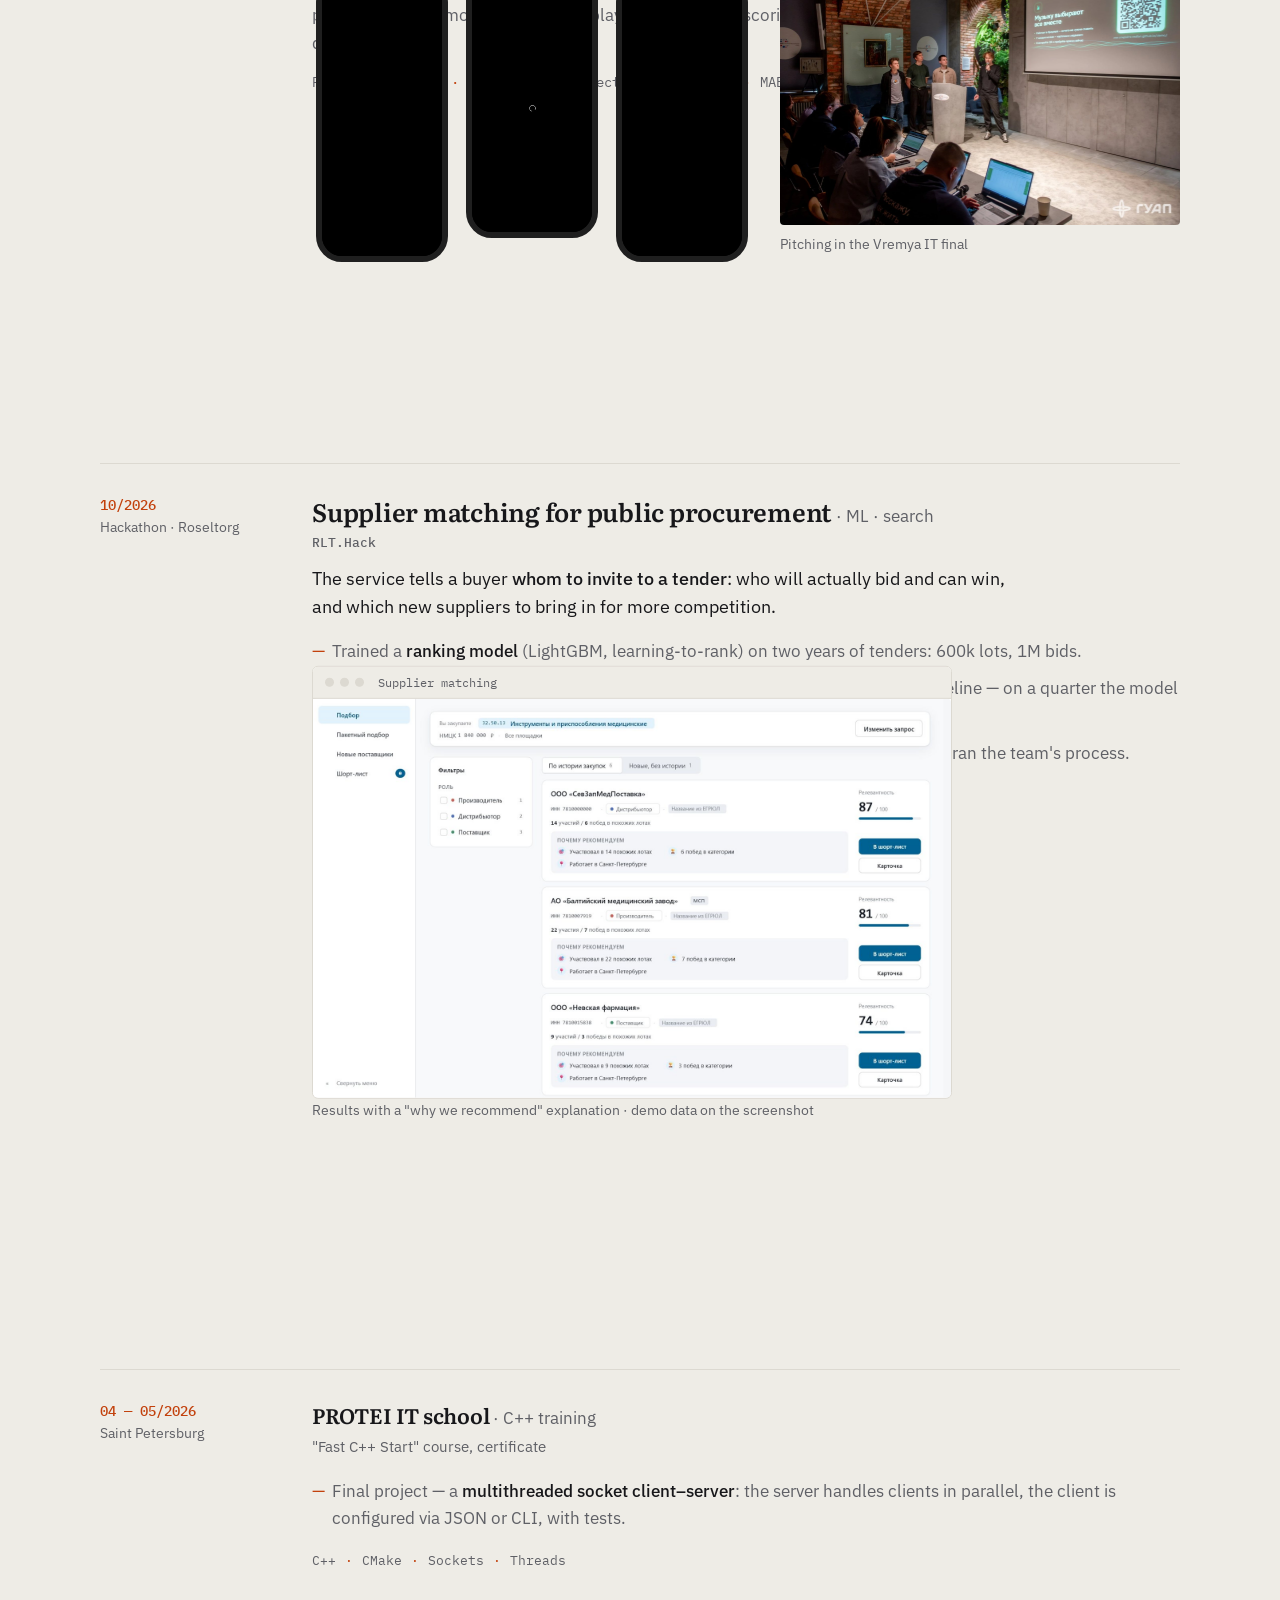
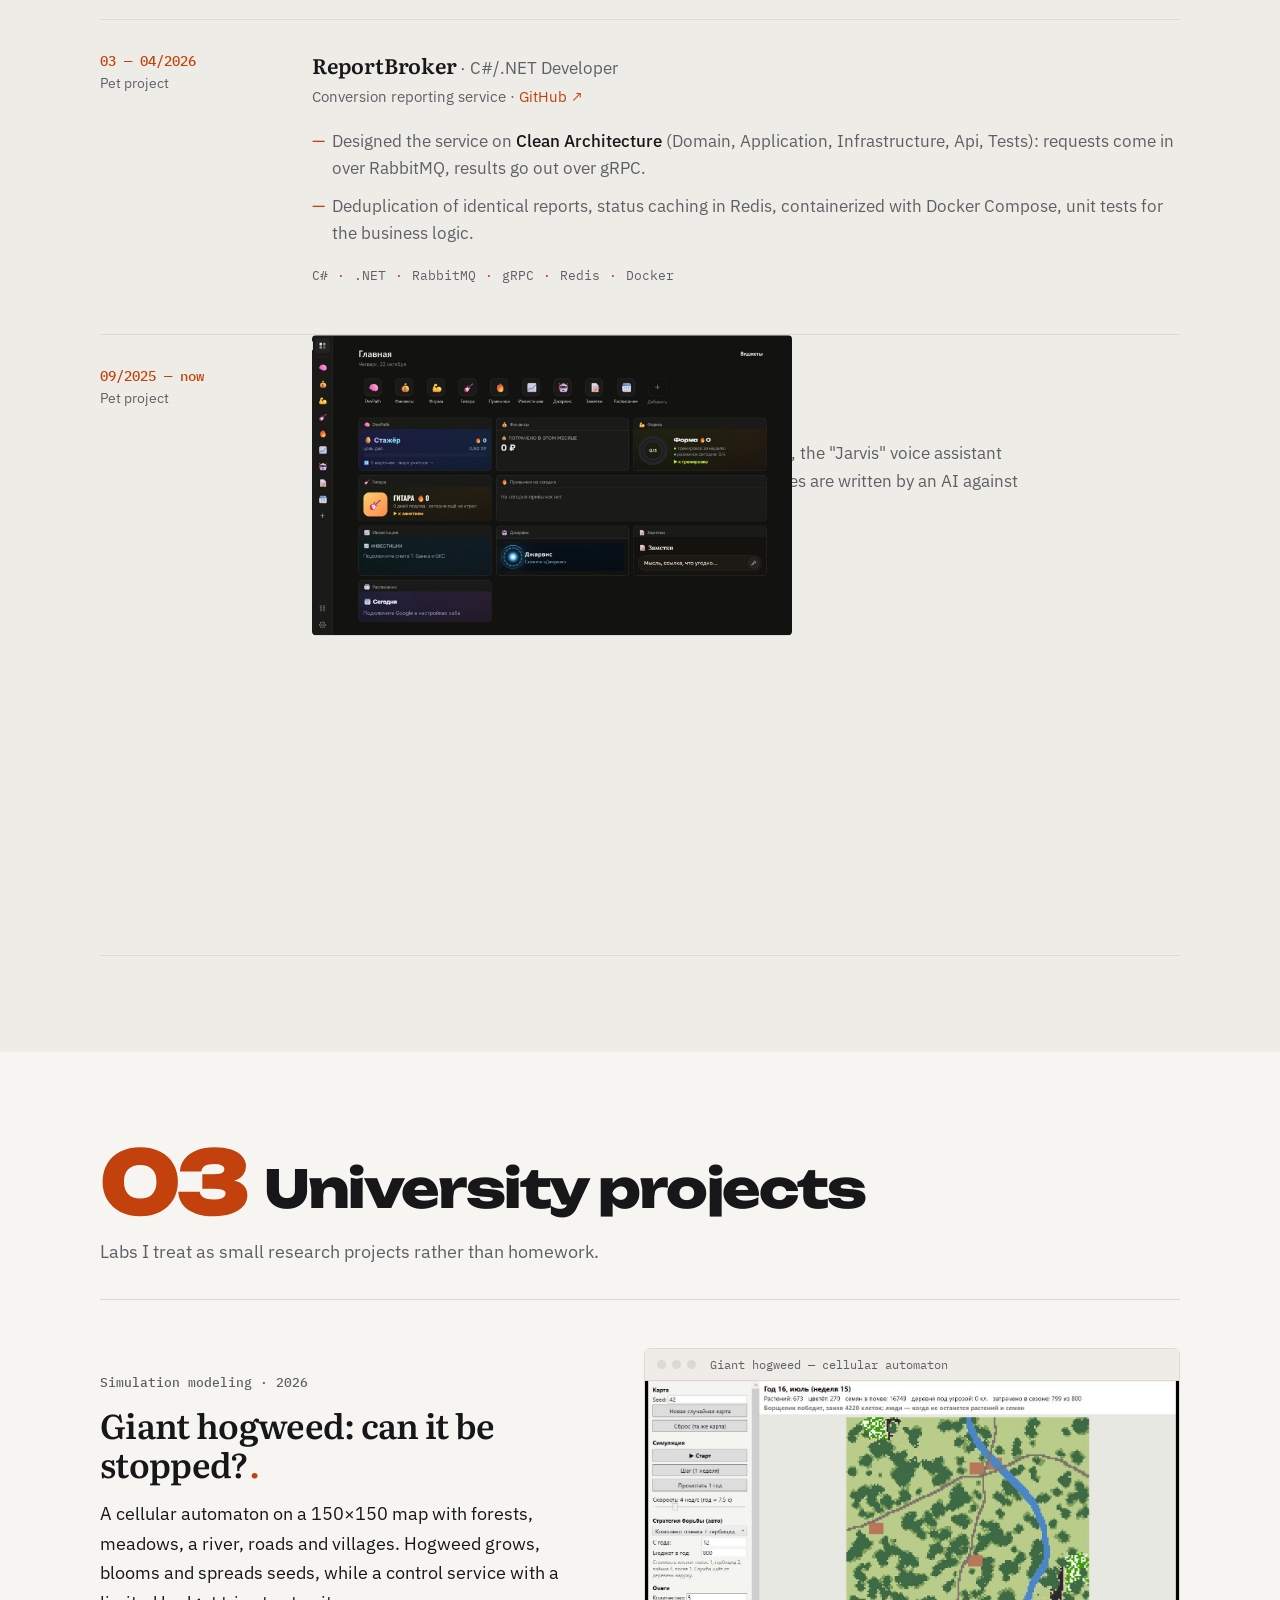
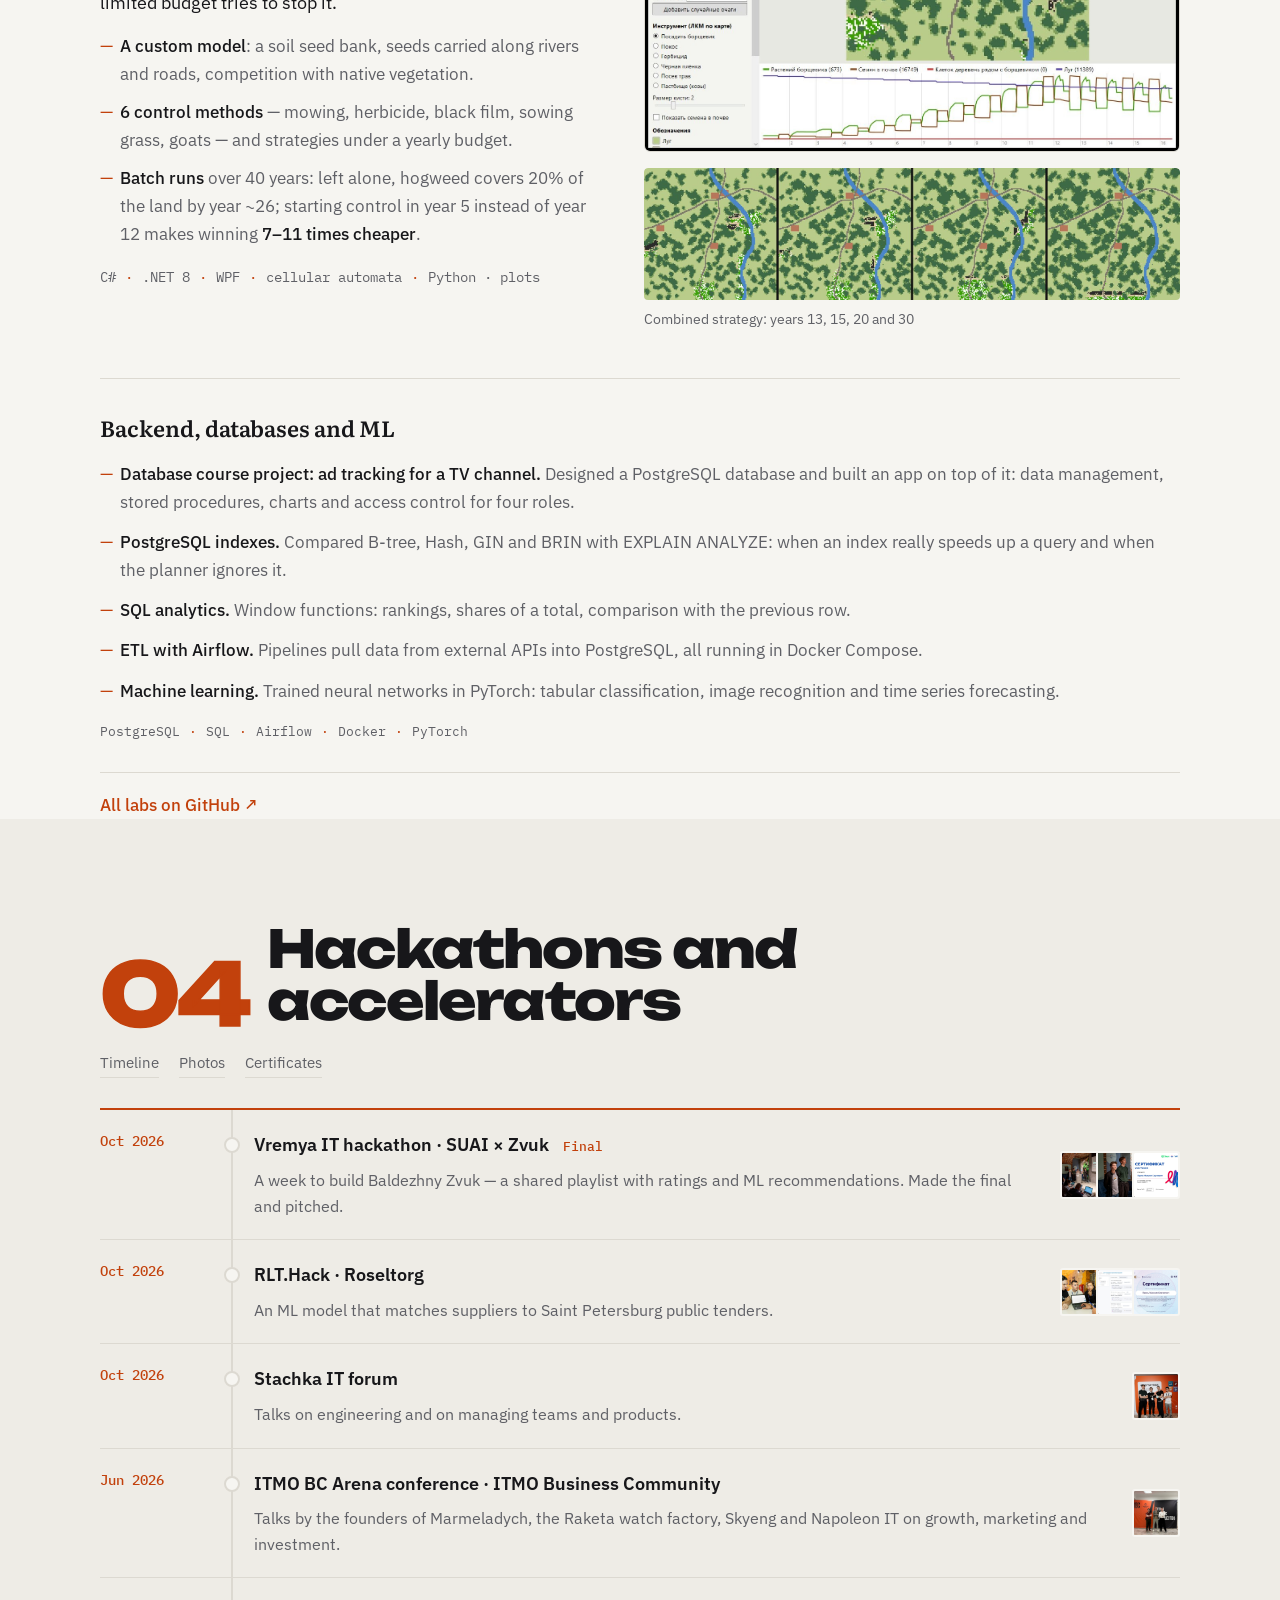
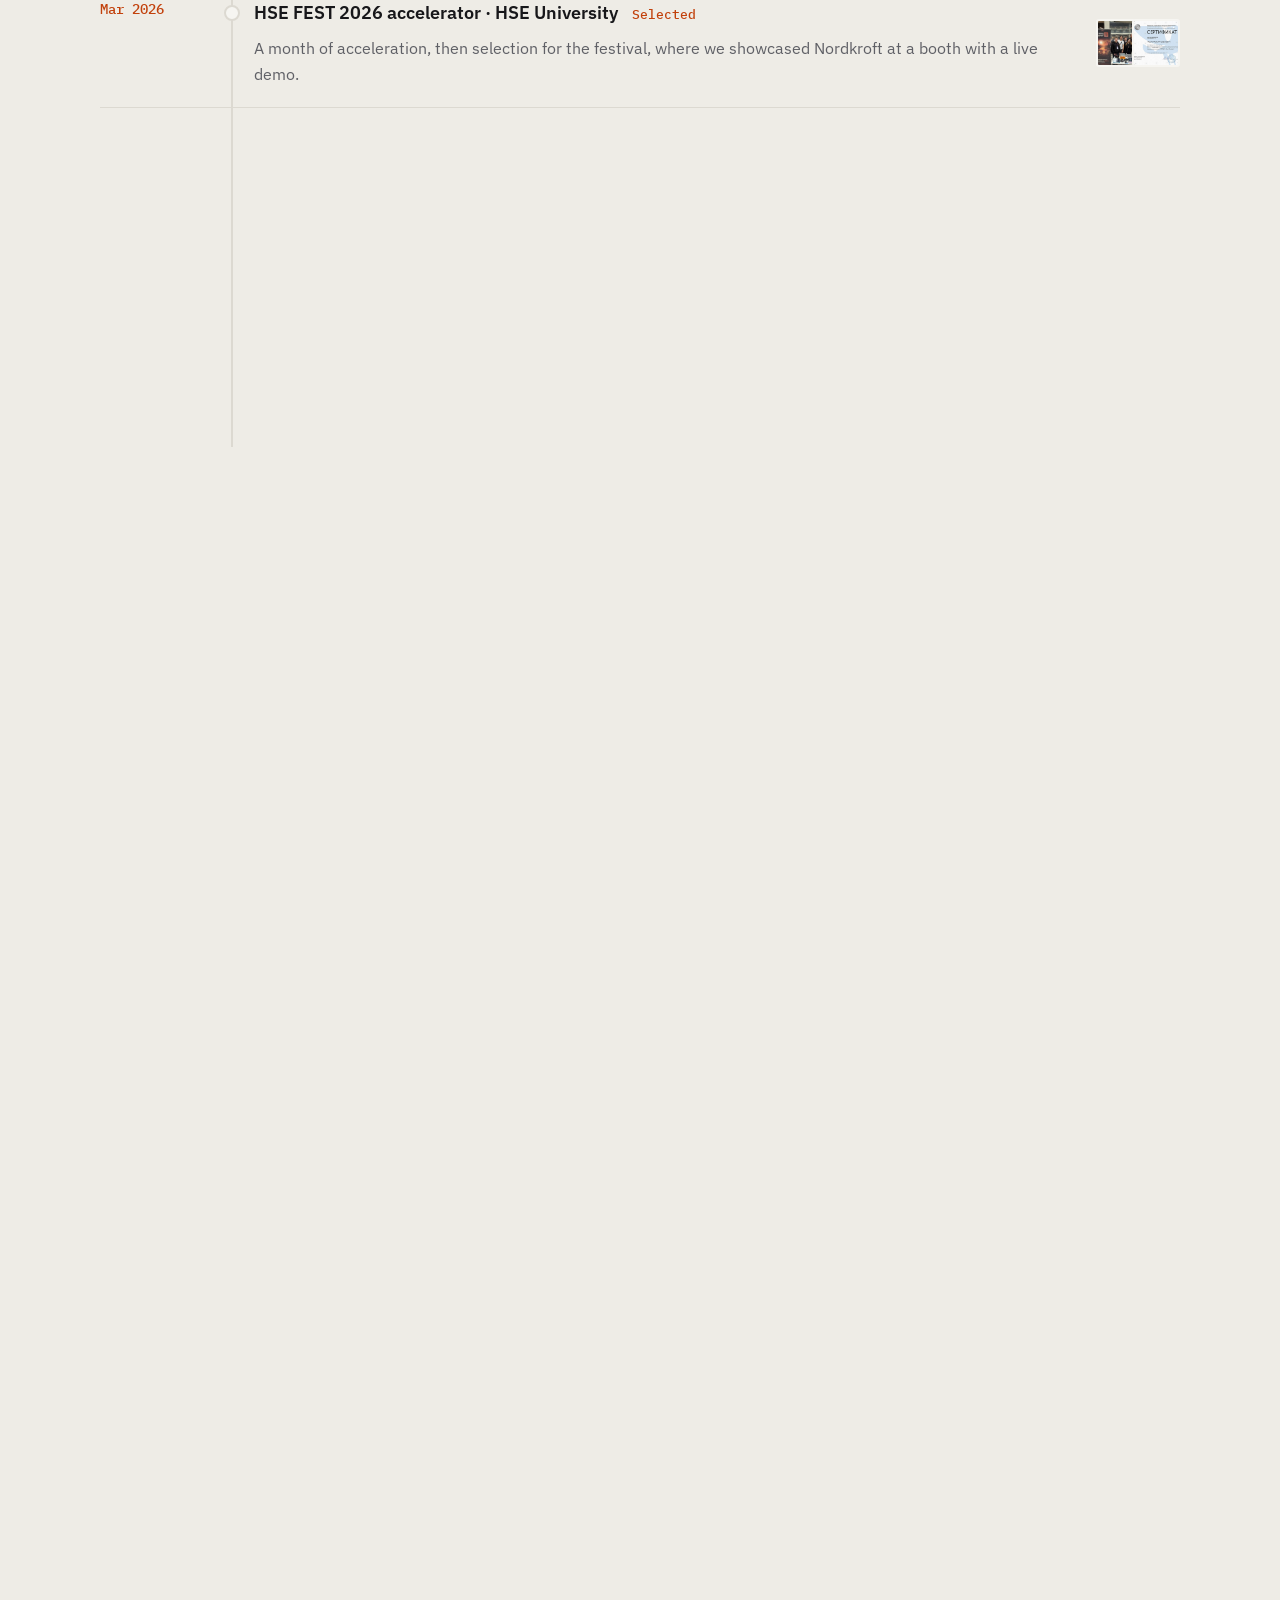
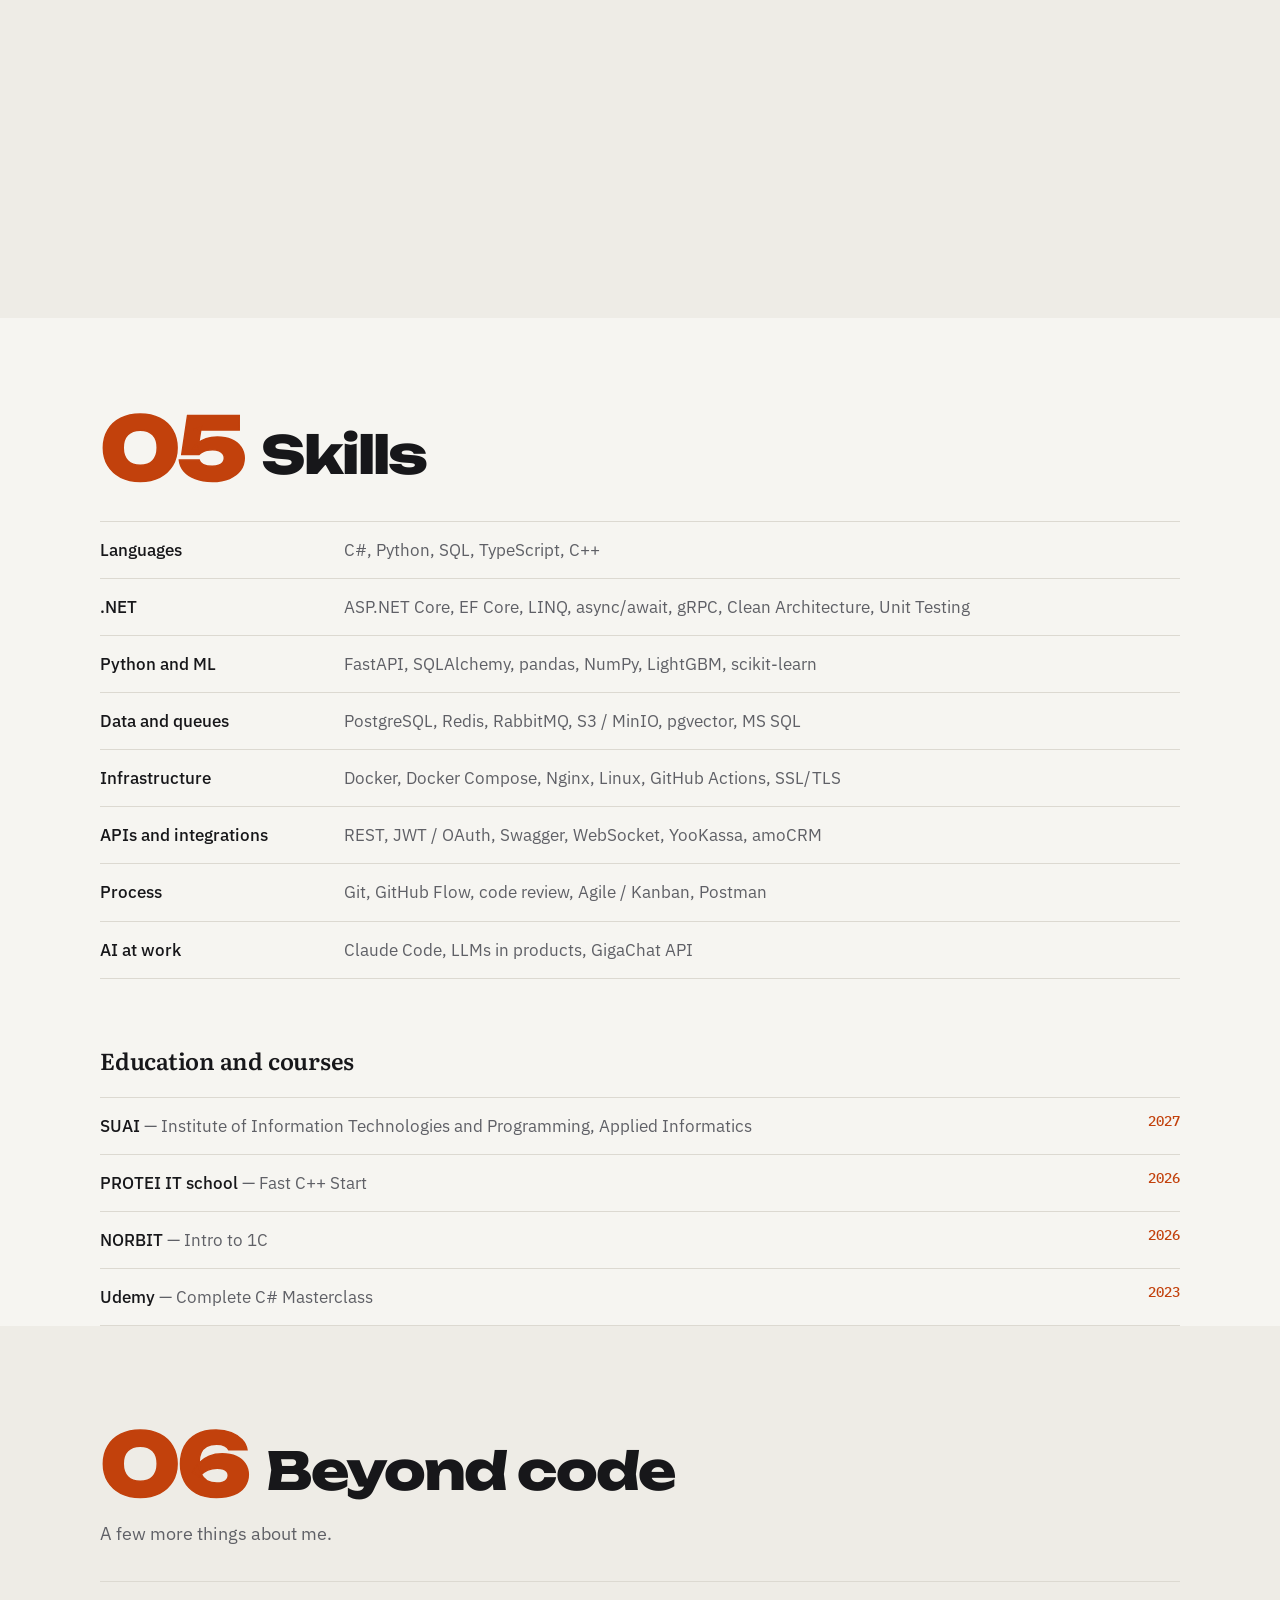
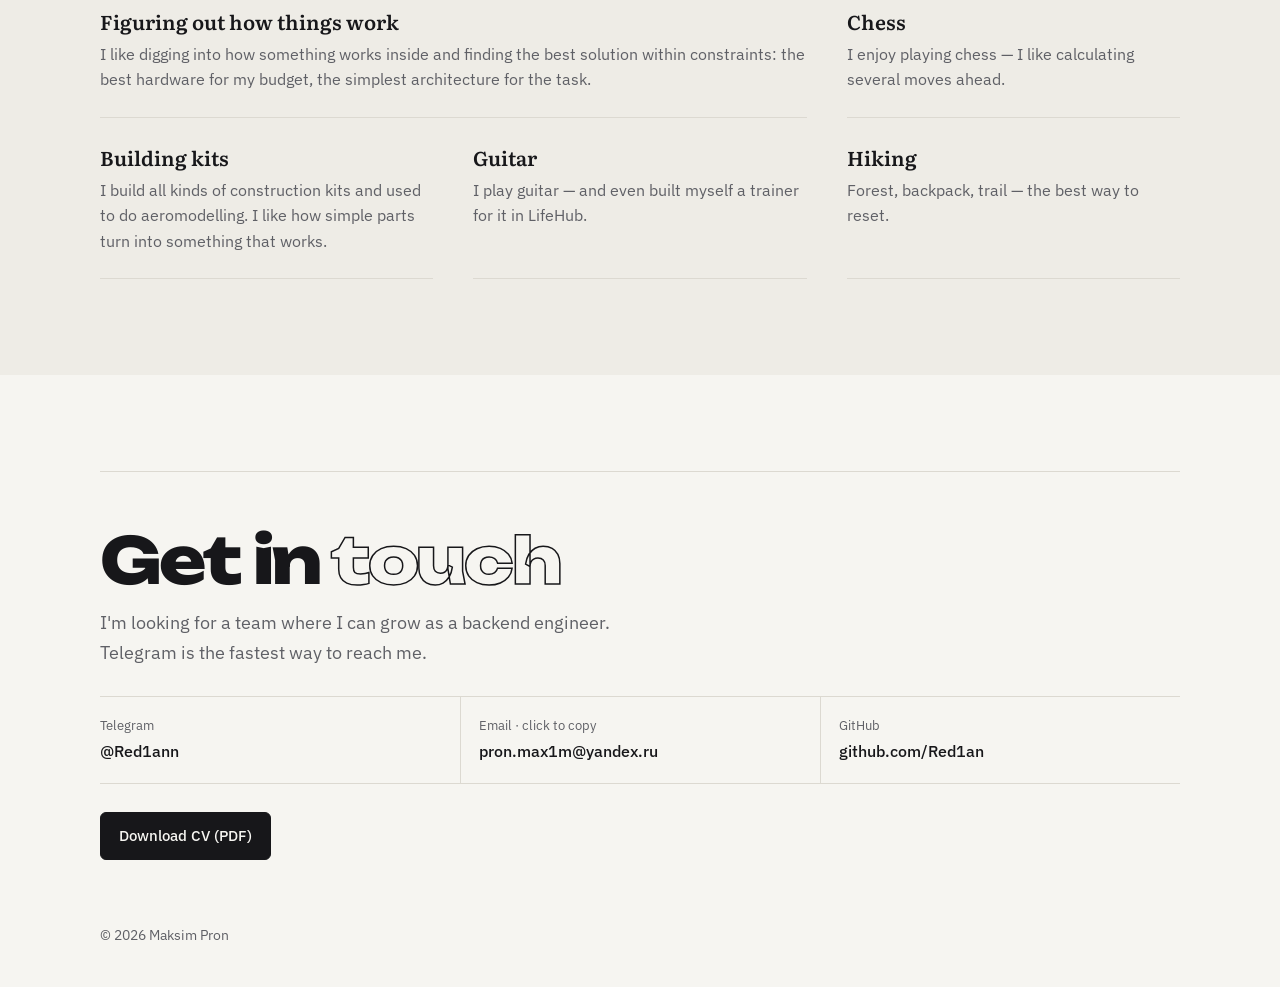
==== commit 55f6b884: "«Опыт и проекты» одним разделом без повторов; чипсы под фото на телефоне Co-Authored-By: Claude Opus" ====
--- a/en.html
+++ b/en.html
@@ -24,7 +24,7 @@
 <link rel="preconnect" href="https://fonts.googleapis.com">
 <link rel="preconnect" href="https://fonts.gstatic.com" crossorigin>
 <link href="https://fonts.googleapis.com/css2?family=Unbounded:wght@800&family=Literata:opsz,wght@7..72,500;7..72,600&family=IBM+Plex+Sans:wght@400;500;600&family=IBM+Plex+Mono:wght@400;500&display=swap" rel="stylesheet">
-<link rel="stylesheet" href="style.css?v=33">
+<link rel="stylesheet" href="style.css?v=35">
 </head>
 <body>
 <div class="progress" id="progress" aria-hidden="true"></div>
@@ -37,7 +37,6 @@
   <nav class="nav-links" id="navLinks">
     <a href="#about">About</a>
     <a href="#experience">Experience</a>
-    <a href="#projects">Projects</a>
     <a href="#labs">University</a>
     <a href="#journey">Achievements</a>
     <a href="#skills">Skills</a>
@@ -110,7 +109,7 @@
 
 <!-- ============ EXPERIENCE ============ -->
 <section class="wrap section" id="experience">
-  <div class="section-head reveal"><span class="section-num">02</span><h2>Experience</h2></div>
+  <div class="section-head reveal"><span class="section-num">02</span><h2>Experience and projects</h2></div>
 
   <article class="exp reveal">
     <div class="exp-side">
@@ -120,6 +119,8 @@
     <div class="exp-body">
       <div class="exp-title">Nordkroft <span>· C#/.NET Backend Developer</span></div>
       <div class="exp-sub">B2C startup, <b>5,000+ users</b> · team of 4 · <a href="https://app.nordkroft.ru" target="_blank" rel="noopener">app.nordkroft.ru ↗</a></div>
+      <p class="exp-lead">An app for anglers: <b>plan a fishing trip in 2 minutes</b> — a searchable map of spots,
+        bite and weather forecasts, catch reports, trips and a community.</p>
       <ul class="bullets exp-list">
         <li><b>Own the product backend</b>: two ASP.NET Core services on PostgreSQL (280+ endpoints, 50+ entities, 70+ migrations) — map and spots, reports, profiles, admin panel, and the bridge to the spot-search ML service.</li>
         <li><b>Built authentication</b>: JWT with refresh tokens, Yandex sign-in, email code verification, guest access.</li>
@@ -132,21 +133,80 @@
       <div class="tags">
         <span>C#</span><span>.NET 9</span><span>ASP.NET Core</span><span>EF Core</span><span>PostgreSQL</span><span>Redis</span><span>MinIO / S3</span><span>YooKassa</span><span>Docker</span><span>Nginx</span><span>GitHub Actions</span>
       </div>
+      <div class="nk-mini">
+        <div><b><span data-count="5000">0</span>+</b><span>users</span></div>
+        <div><b>Web</b><span>main product + Android on RuStore</span></div>
+        <div><b>Sales</b><span>first in-app purchases via YooKassa</span></div>
+      </div>
+      <div class="project-links"><a class="link" href="https://app.nordkroft.ru" target="_blank" rel="noopener">Open the app ↗</a><a class="link" href="https://www.rustore.ru/catalog/app/ru.nordkroft.app" target="_blank" rel="noopener">RuStore ↗</a></div>
+      <div class="exp-media devices">
+      <div class="laptop"><div class="laptop-screen"><img src="img/nk-landing.jpg" alt="Nordkroft landing page" data-zoom></div><div class="laptop-base"></div></div>
+      <div class="phone"><img src="img/nk-app-mobile.jpg" alt="Map of spots in the Nordkroft app" data-zoom></div>
+    </div>
+    </div>
+  </article>
+  <article class="exp reveal">
+    <div class="exp-side">
+      <div class="exp-date">10/2026</div>
+      <div class="exp-place">Hackathon · SUAI × Zvuk</div>
+    </div>
+    <div class="exp-body">
+      <div class="exp-title">Baldezhny Zvuk <span>· Backend Lead</span></div>
+      <div class="exp-sub project-meta"><span class="pill accent">Final</span><span class="pill">Vremya IT hackathon</span></div>
+      <p class="exp-lead">A shared playlist for any group: members suggest tracks and swipe on them, and the playlist
+        keeps the top-rated ones. There's a "Mix" mode with auto-fill and a <b>composite playlist</b> built from group playlists.</p>
+      <p>We reached the <b>final</b> and pitched the product to the jury: every judge scanned a QR code and tried the app
+        live during our pitch. I was the backend lead — service structure, authentication, playlists and join modes,
+        composite playlists with group scoring, Docker + Nginx and the pitch deck.</p>
+      <div class="tags"><span>Python</span><span>FastAPI</span><span>PostgreSQL + pgvector</span><span>WebSocket</span><span>MAEST / MuLan</span><span>GigaChat</span><span>React</span><span>Docker</span></div>
+      <div class="exp-media split">
+      <div class="phones-row">
+        <div class="phone sm"><video muted loop playsinline preload="none" poster="video/organizer.jpg" aria-label="Creating a playlist and inviting friends" data-inview><source src="video/organizer.webm" type="video/webm"><source src="video/organizer.mp4" type="video/mp4"></video></div>
+        <div class="phone sm up"><video muted loop playsinline preload="none" poster="video/participant-a.jpg" aria-label="Voting and the leaderboard" data-inview><source src="video/participant-a.webm" type="video/webm"><source src="video/participant-a.mp4" type="video/mp4"></video></div>
+        <div class="phone sm"><video muted loop playsinline preload="none" poster="video/small.jpg" aria-label="Mix: the system adds similar tracks" data-inview><source src="video/small.webm" type="video/webm"><source src="video/small.mp4" type="video/mp4"></video></div>
+      </div>
+      <figure class="photo-card"><img src="img/vit-pitch.jpg" alt="Pitching Baldezhny Zvuk in the hackathon final" data-zoom><figcaption>Pitching in the Vremya IT final</figcaption></figure>
+    </div>
+    </div>
+  </article>
+  <article class="exp reveal">
+    <div class="exp-side">
+      <div class="exp-date">10/2026</div>
+      <div class="exp-place">Hackathon · Roseltorg</div>
+    </div>
+    <div class="exp-body">
+      <div class="exp-title">Supplier matching for public procurement <span>· ML · search</span></div>
+      <div class="exp-sub project-meta"><span class="pill">RLT.Hack</span></div>
+      <p class="exp-lead">The service tells a buyer <b>whom to invite to a tender</b>: who will actually bid and can win,
+        and which new suppliers to bring in for more competition.</p>
+      <ul class="bullets exp-list">
+        <li>Trained a <b>ranking model</b> (LightGBM, learning-to-rank) on two years of tenders: 600k lots, 1M bids.</li>
+        <li>The actual winner lands in our top 10 for <b>53.5%</b> of lots versus 31.4% for the baseline — on a quarter the model never saw.</li>
+        <li>Built the search with an explanation of why each company is recommended, and ran the team's process.</li>
+      </ul>
+      <div class="tags"><span>Python</span><span>LightGBM</span><span>scikit-learn</span><span>pandas</span><span>FastAPI</span><span>PostgreSQL</span></div>
+      <div class="project-links"><a class="link" href="https://github.com/Red1an/rlt_hakaton" target="_blank" rel="noopener">GitHub ↗</a></div>
+      <div class="exp-media shot">
+      <figure class="browser">
+        <div class="browser-bar"><i></i><i></i><i></i><span>Supplier matching</span></div>
+        <img src="img/rlt-ui.jpg" alt="Supplier matching interface" data-zoom>
+      </figure>
+      <div class="caption">Results with a "why we recommend" explanation · demo data on the screenshot</div>
+    </div>
     </div>
   </article>
   <article class="exp exp-sm reveal">
     <div class="exp-side">
-      <div class="exp-date">10/2026</div>
+      <div class="exp-date">04 — 05/2026</div>
       <div class="exp-place">Saint Petersburg</div>
     </div>
     <div class="exp-body">
-      <div class="exp-title">Hackathons <span>· Backend Lead · ML</span></div>
-      <div class="exp-sub">Team projects built in 1–7 days</div>
+      <div class="exp-title">PROTEI IT school <span>· C++ training</span></div>
+      <div class="exp-sub">"Fast C++ Start" course, certificate</div>
       <ul class="bullets exp-list">
-        <li><b>Vremya IT (SUAI × Zvuk), finalist</b>: backend lead for a shared playlist — a FastAPI service, PostgreSQL + pgvector, real-time ratings over WebSocket, Docker + Nginx.</li>
-        <li><b>RLT.Hack (Roseltorg)</b>: a LightGBM supplier ranking model — the actual winner lands in the top 10 for 53.5% of lots versus 31.4% for the baseline.</li>
+        <li>Final project — a <b>multithreaded socket client–server</b>: the server handles clients in parallel, the client is configured via JSON or CLI, with tests.</li>
       </ul>
-      <div class="tags sm"><span>Python</span><span>FastAPI</span><span>PostgreSQL</span><span>WebSocket</span><span>LightGBM</span></div>
+      <div class="tags sm"><span>C++</span><span>CMake</span><span>Sockets</span><span>Threads</span></div>
     </div>
   </article>
   <article class="exp exp-sm reveal">
@@ -166,110 +226,24 @@
   </article>
   <article class="exp exp-sm reveal">
     <div class="exp-side">
-      <div class="exp-date">04 — 05/2026</div>
-      <div class="exp-place">Saint Petersburg</div>
-    </div>
-    <div class="exp-body">
-      <div class="exp-title">PROTEI IT school <span>· C++ training</span></div>
-      <div class="exp-sub">"Fast C++ Start" course, certificate</div>
-      <ul class="bullets exp-list">
-        <li>Final project — a <b>multithreaded socket client–server</b>: the server handles clients in parallel, the client is configured via JSON or CLI, with tests.</li>
-      </ul>
-      <div class="tags sm"><span>C++</span><span>CMake</span><span>Sockets</span><span>Threads</span></div>
-    </div>
-  </article>
-</section>
-
-<!-- ============ PROJECTS ============ -->
-<section class="wrap section" id="projects">
-  <div class="section-head reveal"><span class="section-num">03</span><h2>Projects</h2></div>
-
-  <!-- Nordkroft -->
-  <article class="project feature reveal">
-    <div class="project-info">
-      <div class="project-meta"><span class="pill accent">In production</span><span class="pill">2025 — now</span></div>
-      <h3>Nordkroft</h3>
-      <p class="project-lead">An app for anglers: <b>plan a fishing trip in 2 minutes</b> — a searchable map of spots,
-        bite and weather forecasts, catch reports, trips and a community.</p>
-      <p>With this project we took <b>2nd place at TechnoPiter</b> and <b>3rd place at Ya v Dele</b>, reached the Tsifra final
-        and were selected for HSE FEST. My area is the entire backend and infrastructure.</p>
-      <div class="nk-mini">
-        <div><b><span data-count="5000">0</span>+</b><span>users</span></div>
-        <div><b>Web</b><span>main product + Android on RuStore</span></div>
-        <div><b>Sales</b><span>first in-app purchases via YooKassa</span></div>
-      </div>
-      <div class="tags"><span>C#</span><span>ASP.NET Core</span><span>PostgreSQL</span><span>Redis</span><span>YooKassa</span><span>amoCRM</span><span>Docker</span></div>
-      <div class="project-links"><a class="link" href="https://app.nordkroft.ru" target="_blank" rel="noopener">Open the app ↗</a><a class="link" href="https://www.rustore.ru/catalog/app/ru.nordkroft.app" target="_blank" rel="noopener">RuStore ↗</a></div>
-    </div>
-    <div class="project-visual devices">
-      <div class="laptop"><div class="laptop-screen"><img src="img/nk-landing.jpg" alt="Nordkroft landing page" data-zoom></div><div class="laptop-base"></div></div>
-      <div class="phone"><img src="img/nk-app-mobile.jpg" alt="Map of spots in the Nordkroft app" data-zoom></div>
-    </div>
-  </article>
-
-
-  <!-- Baldezhny Zvuk -->
-  <article class="project feature reverse reveal">
-    <div class="project-info">
-      <div class="project-meta"><span class="pill accent">Final</span><span class="pill">Vremya IT hackathon · SUAI × Zvuk · 10/2026</span></div>
-      <h3>Baldezhny Zvuk</h3>
-      <p class="project-lead">A shared playlist for any group: members suggest tracks and swipe on them, and the playlist
-        keeps the top-rated ones. There's a "Mix" mode with auto-fill and a <b>composite playlist</b> built from group playlists.</p>
-      <p>We reached the <b>final</b> and pitched the product to the jury: every judge scanned a QR code and tried the app
-        live during our pitch. I was the backend lead — service structure, authentication, playlists and join modes,
-        composite playlists with group scoring, Docker + Nginx and the pitch deck.</p>
-      <div class="tags"><span>Python</span><span>FastAPI</span><span>PostgreSQL + pgvector</span><span>WebSocket</span><span>MAEST / MuLan</span><span>GigaChat</span><span>React</span><span>Docker</span></div>
-    </div>
-    <div class="project-visual stack">
-      <div class="phones-row">
-        <div class="phone sm"><video muted loop playsinline preload="none" poster="video/organizer.jpg" aria-label="Creating a playlist and inviting friends" data-inview><source src="video/organizer.webm" type="video/webm"><source src="video/organizer.mp4" type="video/mp4"></video></div>
-        <div class="phone sm up"><video muted loop playsinline preload="none" poster="video/participant-a.jpg" aria-label="Voting and the leaderboard" data-inview><source src="video/participant-a.webm" type="video/webm"><source src="video/participant-a.mp4" type="video/mp4"></video></div>
-        <div class="phone sm"><video muted loop playsinline preload="none" poster="video/small.jpg" aria-label="Mix: the system adds similar tracks" data-inview><source src="video/small.webm" type="video/webm"><source src="video/small.mp4" type="video/mp4"></video></div>
-      </div>
-      <figure class="photo-card"><img src="img/vit-pitch.jpg" alt="Pitching Baldezhny Zvuk in the hackathon final" data-zoom><figcaption>Pitching in the Vremya IT final</figcaption></figure>
-    </div>
-  </article>
-
-  <!-- RLT.Hack -->
-  <article class="project feature reveal">
-    <div class="project-info">
-      <div class="project-meta"><span class="pill">RLT.Hack · Roseltorg · 10/2026</span></div>
-      <h3>Supplier matching for public procurement</h3>
-      <p class="project-lead">The service tells a buyer <b>whom to invite to a tender</b>: who will actually bid and can win,
-        and which new suppliers to bring in for more competition.</p>
-      <ul class="bullets">
-        <li>Trained a <b>ranking model</b> (LightGBM, learning-to-rank) on two years of tenders: 600k lots, 1M bids.</li>
-        <li>The actual winner lands in our top 10 for <b>53.5%</b> of lots versus 31.4% for the baseline — on a quarter the model never saw.</li>
-        <li>Built the search with an explanation of why each company is recommended, and ran the team's process.</li>
-      </ul>
-      <div class="tags"><span>Python</span><span>LightGBM</span><span>scikit-learn</span><span>pandas</span><span>FastAPI</span><span>PostgreSQL</span></div>
-      <div class="project-links"><a class="link" href="https://github.com/Red1an/rlt_hakaton" target="_blank" rel="noopener">GitHub ↗</a></div>
-    </div>
-    <div class="project-visual stack">
-      <figure class="browser">
-        <div class="browser-bar"><i></i><i></i><i></i><span>Supplier matching</span></div>
-        <img src="img/rlt-ui.jpg" alt="Supplier matching interface" data-zoom>
-      </figure>
-      <div class="caption">Results with a "why we recommend" explanation · demo data on the screenshot</div>
-    </div>
-  </article>
-
-  <!-- LifeHub -->
-  <article class="card proj-card proj-wide reveal">
-    <figure class="lab-img"><img src="img/lifehub.jpg" alt="LifeHub home screen" data-zoom loading="lazy"></figure>
-    <div class="proj-wide-body">
-      <h4>LifeHub</h4>
+      <div class="exp-date">09/2025 — now</div>
+      <div class="exp-place">Pet project</div>
+    </div>
+    <div class="exp-body">
+      <div class="exp-title">LifeHub <span>· TypeScript · Node.js</span></div>
+      <div class="exp-sub project-meta">Personal hub of mini-apps</div>
       <p>A personal hub of mini-apps: finances, notes, habits, a planner, the "Jarvis" voice assistant and a
         <b>guitar trainer</b>. Works on desktop and phone; new modules are written by an AI against the hub's SDK.</p>
       <div class="tags sm"><span>TypeScript</span><span>Node.js</span><span>React</span><span>SQLite</span></div>
-      <a class="link" href="https://github.com/Red1an/LifeHub" target="_blank" rel="noopener">GitHub ↗</a>
+      <div class="project-links"><a class="link" href="https://github.com/Red1an/LifeHub" target="_blank" rel="noopener">GitHub ↗</a></div>
+      <figure class="exp-media shot"><img src="img/lifehub.jpg" alt="LifeHub home screen" data-zoom loading="lazy"></figure>
     </div>
   </article>
 </section>
 
 <!-- ============ LABS ============ -->
 <section class="wrap section" id="labs">
-  <div class="section-head reveal"><span class="section-num">04</span><h2>University projects</h2></div>
+  <div class="section-head reveal"><span class="section-num">03</span><h2>University projects</h2></div>
   <p class="section-lead reveal">Labs I treat as small research projects rather than homework.</p>
 
   <article class="project feature lab reveal">
@@ -310,7 +284,7 @@
 
 <!-- ============ JOURNEY ============ -->
 <section class="wrap section" id="journey">
-  <div class="section-head reveal"><span class="section-num">05</span><h2>Hackathons and accelerators</h2></div>
+  <div class="section-head reveal"><span class="section-num">04</span><h2>Hackathons and accelerators</h2></div>
   <nav class="jump reveal" aria-label="Achievement sections">
     <a href="#timeline">Timeline</a><a href="#photos">Photos</a><a href="#certs-title">Certificates</a>
   </nav>
@@ -401,7 +375,7 @@
 
 <!-- ============ SKILLS ============ -->
 <section class="wrap section" id="skills">
-  <div class="section-head reveal"><span class="section-num">06</span><h2>Skills</h2></div>
+  <div class="section-head reveal"><span class="section-num">05</span><h2>Skills</h2></div>
   <dl class="skill-rows reveal">
     <div><dt>Languages</dt><dd>C#, Python, SQL, TypeScript, C++</dd></div>
     <div><dt>.NET</dt><dd>ASP.NET Core, EF Core, LINQ, async/await, gRPC, Clean Architecture, Unit Testing</dd></div>
@@ -426,7 +400,7 @@
 
 <!-- ============ LIFE ============ -->
 <section class="wrap section" id="life">
-  <div class="section-head reveal"><span class="section-num">07</span><h2>Beyond code</h2></div>
+  <div class="section-head reveal"><span class="section-num">06</span><h2>Beyond code</h2></div>
   <p class="section-lead reveal">A few more things about me.</p>
   <div class="life-grid">
     <article class="life-card big reveal">
@@ -480,6 +454,6 @@
 </div>
 <div class="toast" id="toast">Email copied</div>
 
-<script src="script.js?v=9"></script>
+<script src="script.js?v=10"></script>
 </body>
 </html>
--- a/style.css
+++ b/style.css
@@ -154,12 +154,12 @@
 .sub-title { font: 600 23px var(--f-head); letter-spacing: -.01em; margin: 64px 0 20px; }
 
 /* ---------- background bands ---------- */
-#experience, #labs, #skills { position: relative; padding-bottom: 96px; }
-#experience::before, #labs::before, #skills::before {
+#experience, #journey, #life { position: relative; padding-bottom: 96px; }
+#experience::before, #journey::before, #life::before {
   content: ""; position: absolute; z-index: -1; top: 0; bottom: 0; left: 50%; width: 100vw; transform: translateX(-50%);
   background: var(--surface);
 }
-#experience + .section, #labs + .section, #skills + .section { padding-top: 96px; }
+#experience + .section, #journey + .section, #life + .section { padding-top: 96px; }
 
 /* ---------- scroll progress ---------- */
 .progress { position: fixed; top: 0; left: 0; height: 2px; width: 100%; z-index: 60; background: var(--accent); transform-origin: 0 50%; transform: scaleX(0); }
@@ -390,14 +390,14 @@
   .wrap { width: calc(100% - 32px); }
   .nav { padding-inline: 16px; }
   .section { padding-top: 76px; }
-  #experience, #labs, #skills { padding-bottom: 72px; }
+  #experience, #journey, #life { padding-bottom: 72px; }
   .section-head { gap: 12px; flex-wrap: wrap; }
   .section-head h2 { font-size: 26px; min-width: 0; }
   .section-num { font-size: 46px; }
   .hero-name { font-size: 50px; }
-  .hero-photo { width: 210px; margin-left: 40px; }
-  .c1 { left: -28px; } .c2 { left: -34px; } .c3 { right: -36px; }
-  .float-chip { font-size: 12px; padding: 6px 10px; }
+  .hero-photo { width: 100%; margin: 0; display: flex; flex-wrap: wrap; justify-content: center; align-items: center; gap: 8px; }
+  .photo-frame { flex: 0 0 230px; margin: 0 calc((100% - 230px) / 2) 10px; }
+  .float-chip { position: static; font-size: 12px; padding: 6px 10px; }
   .hero-lead, .about-text p { font-size: 17px; }
   .hero-cta .btn { flex: 1 1 auto; justify-content: center; }
   .stat, .stat + .stat { padding: 18px 12px 16px 0; }
@@ -425,3 +425,23 @@
 @media (max-width: 640px) {
   .timeline::before, .timeline::after, .tl-item::before { display: none; }
 }
+
+/* ---------- experience media ---------- */
+.exp-body > .exp-lead { color: var(--text); font-size: 17.5px; margin-bottom: 16px; max-width: 720px; }
+.exp-body > .exp-lead b { font-weight: 500; }
+.exp-body > p:not(.exp-lead) { color: var(--muted); margin-bottom: 16px; max-width: 720px; }
+.exp-body > p b { color: var(--text); font-weight: 500; }
+.exp-body > .tags { margin-bottom: 18px; }
+.exp-body > .project-links { margin-top: 14px; }
+.exp-sub.project-meta { display: flex; flex-wrap: wrap; }
+.exp-media { margin-top: 30px; }
+.exp-media.devices { max-width: 640px; }
+.exp-media.split { display: grid; grid-template-columns: minmax(0, 1.1fr) minmax(0, 1fr); gap: 28px; align-items: center; }
+.exp-media.split .phones-row { padding-top: 24px; }
+.exp-media.shot { max-width: 640px; }
+.exp-media.shot img { border-radius: 4px; }
+.exp-sm .exp-media.shot { max-width: 480px; margin-top: 20px; }
+@media (max-width: 640px) {
+  .exp-media.split { grid-template-columns: 1fr; }
+  .exp-media { margin-top: 22px; }
+}
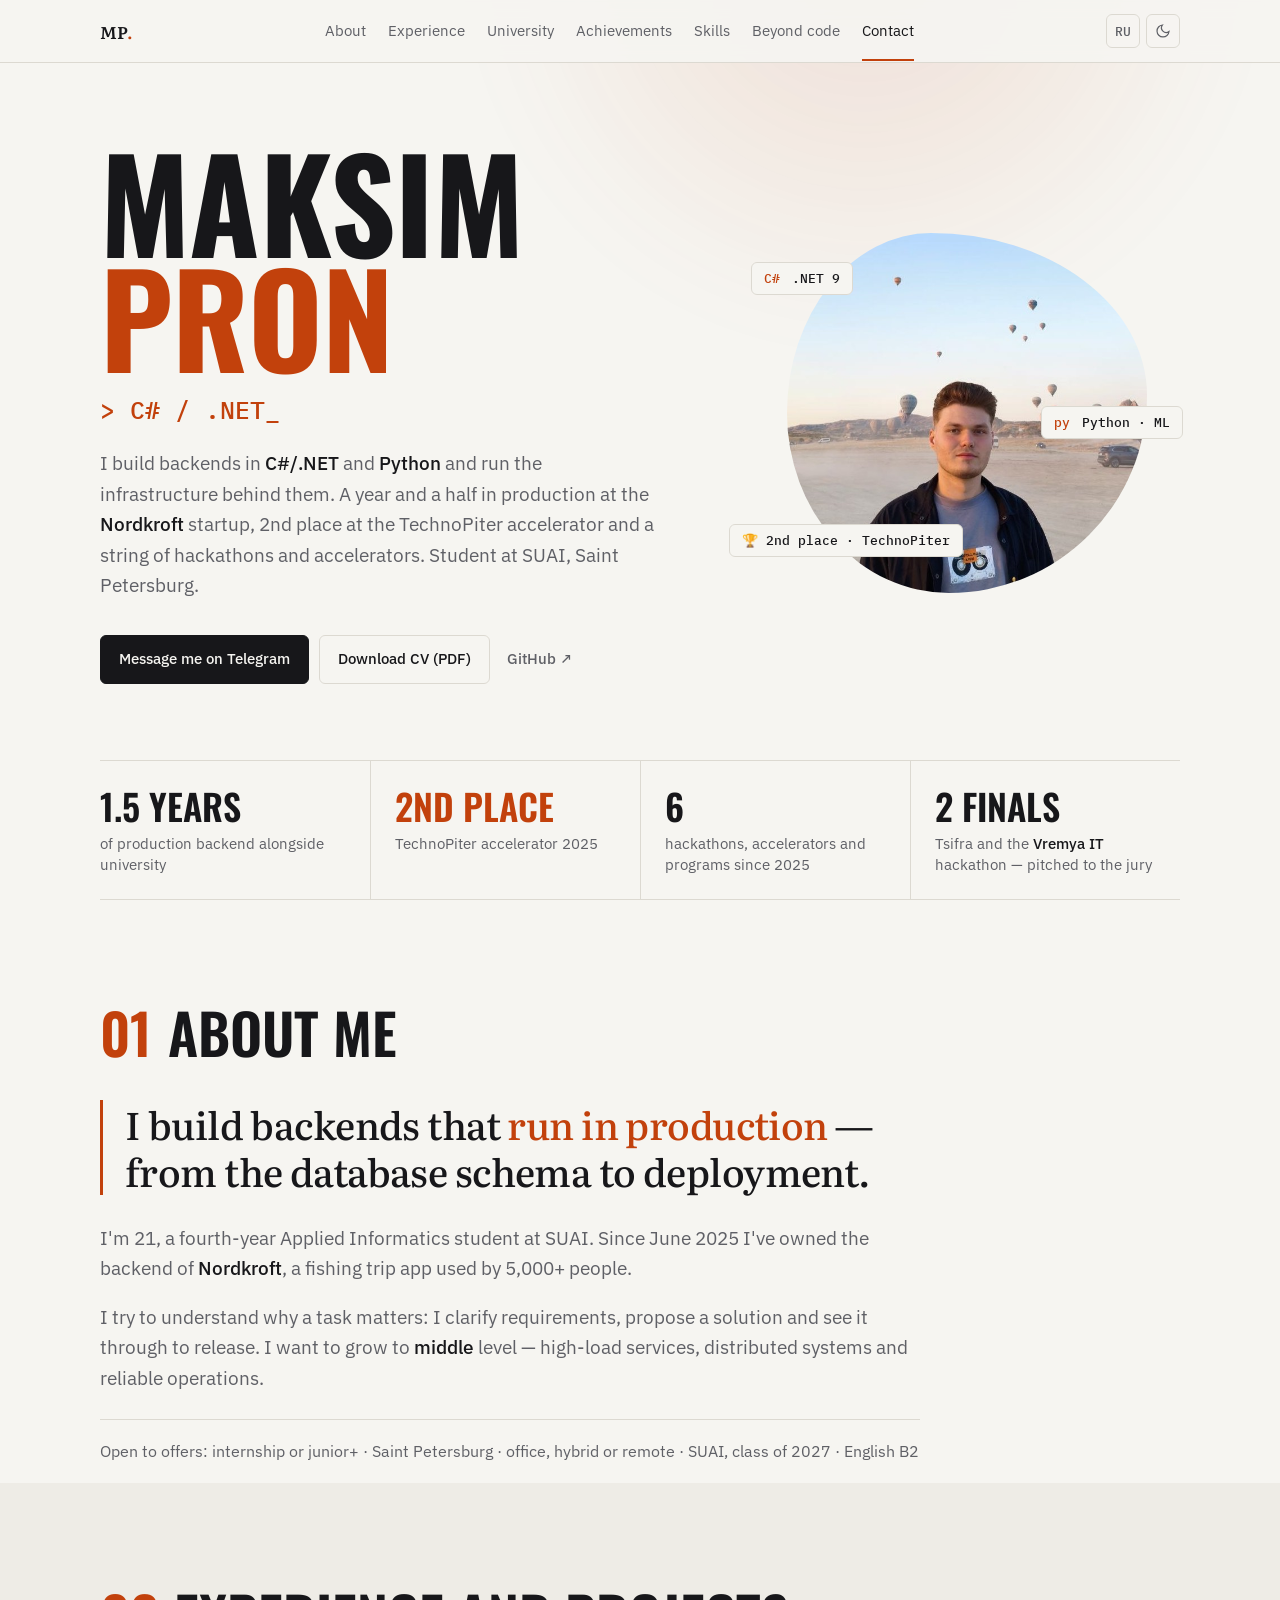
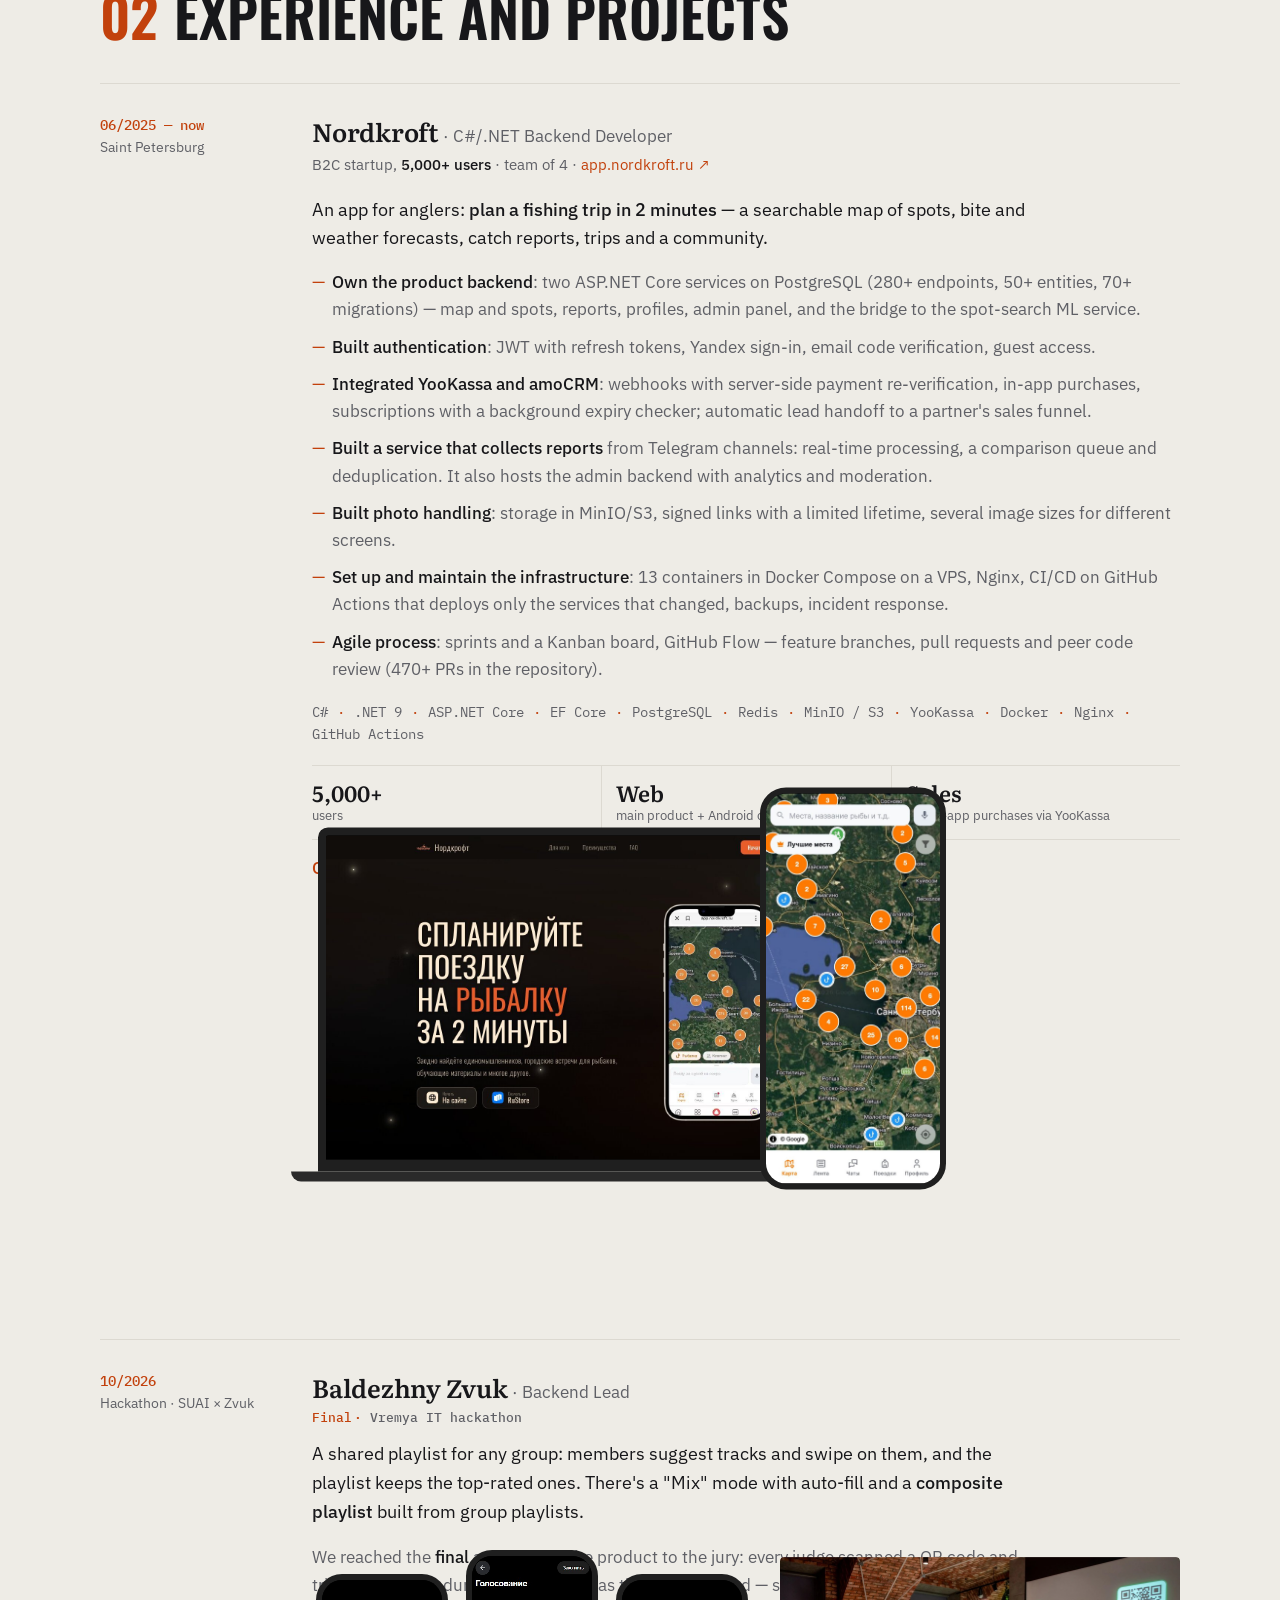
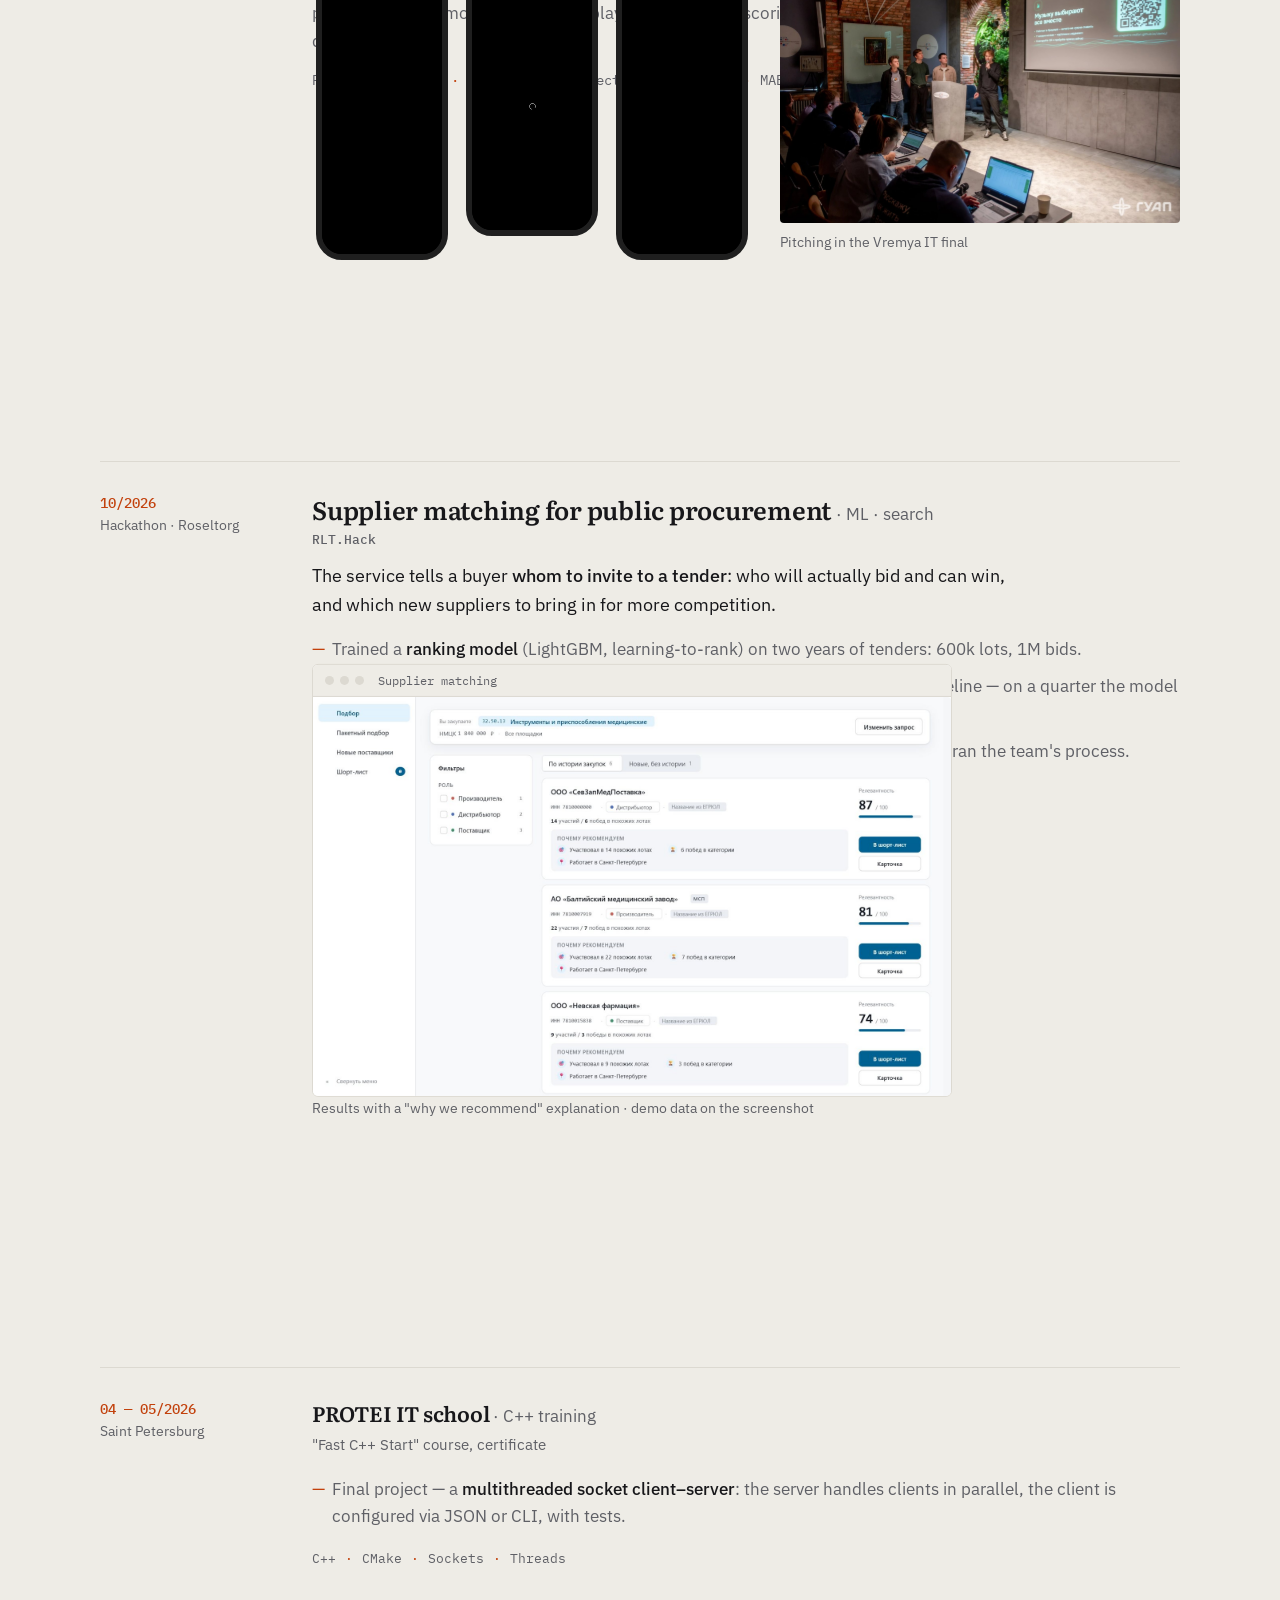
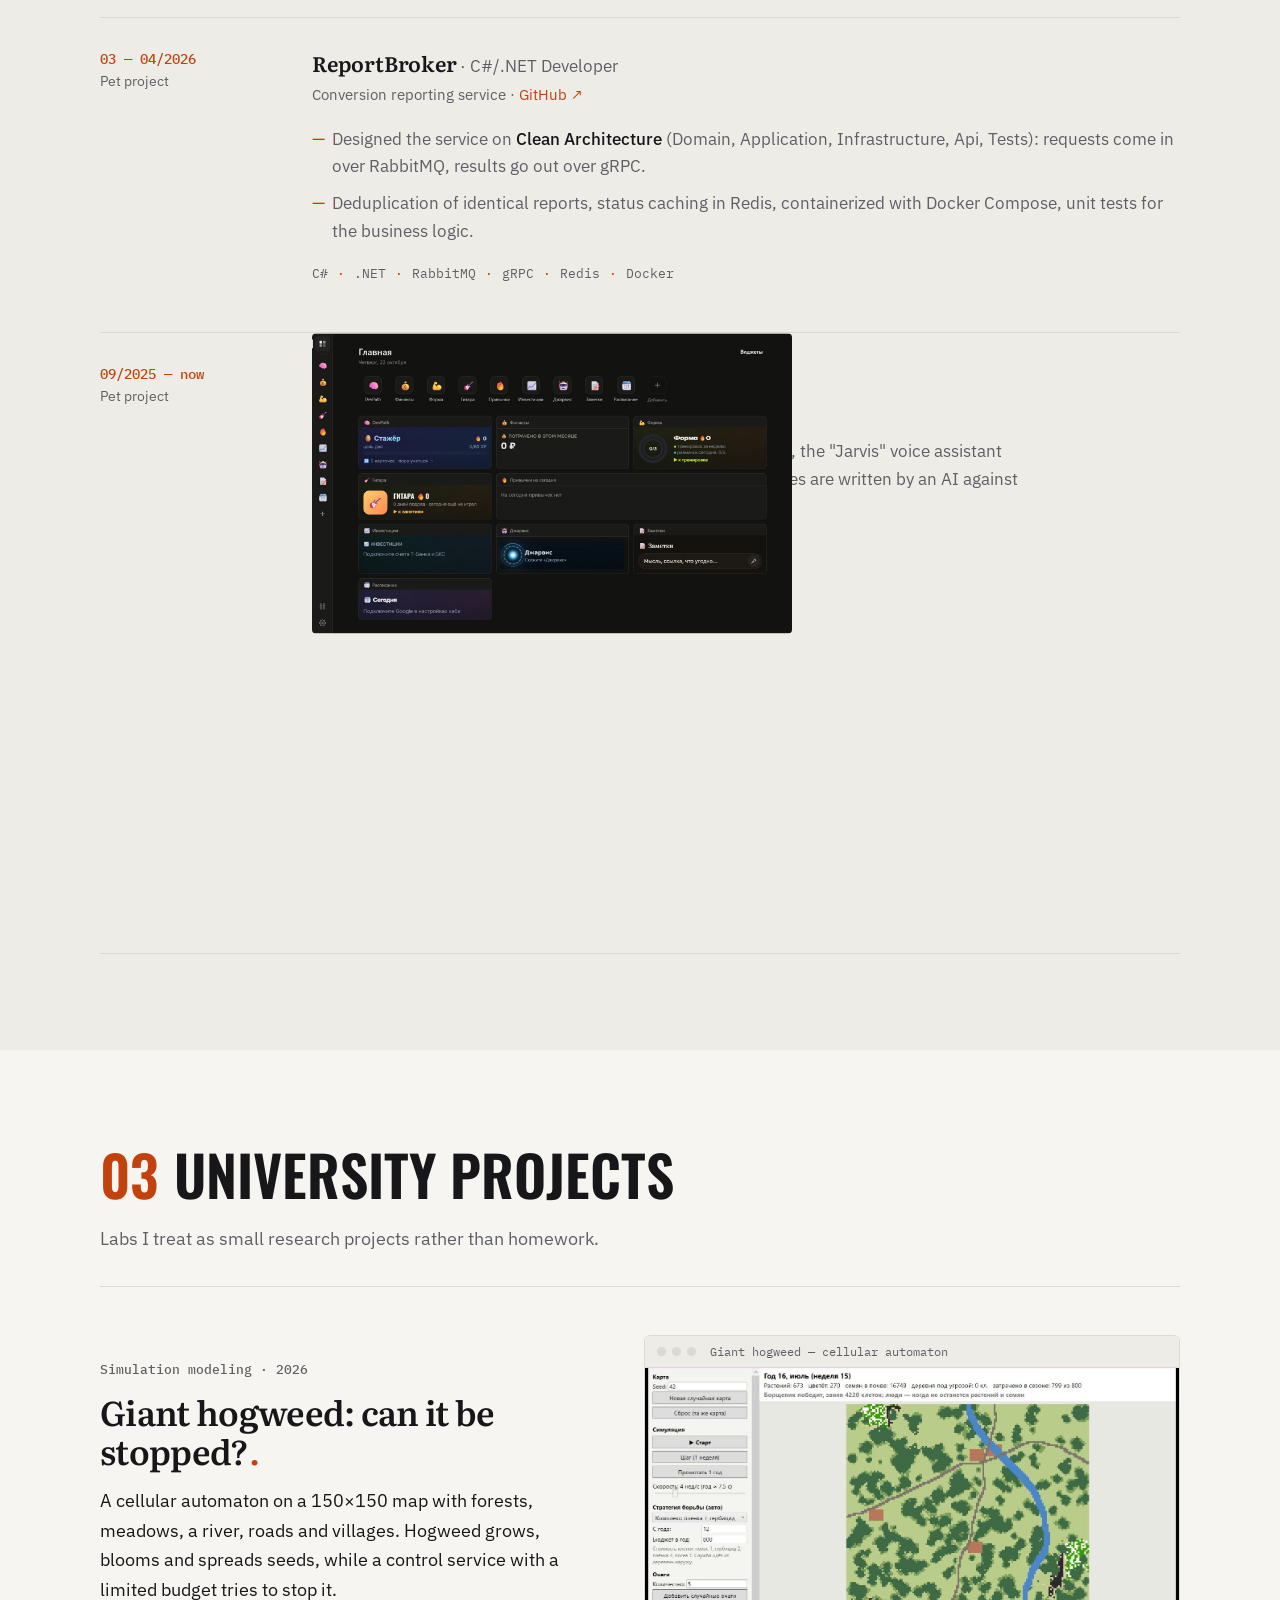
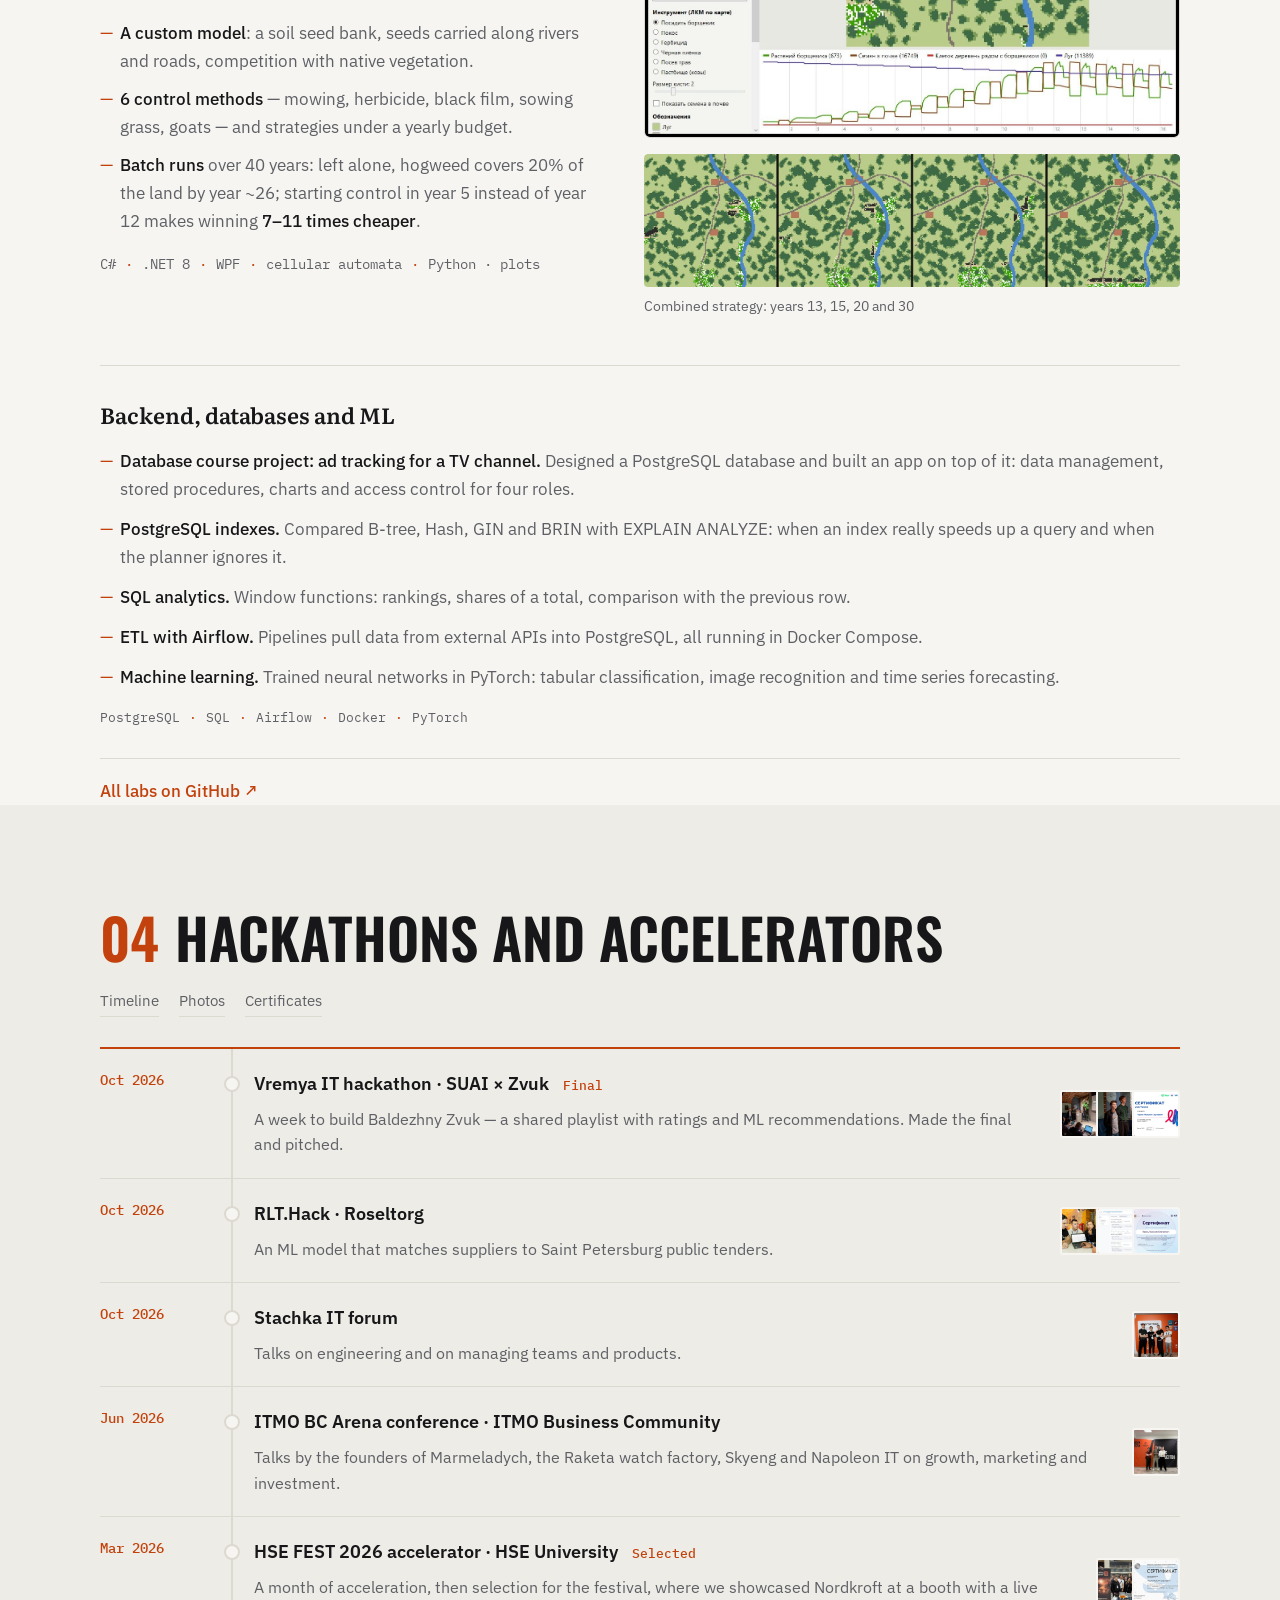
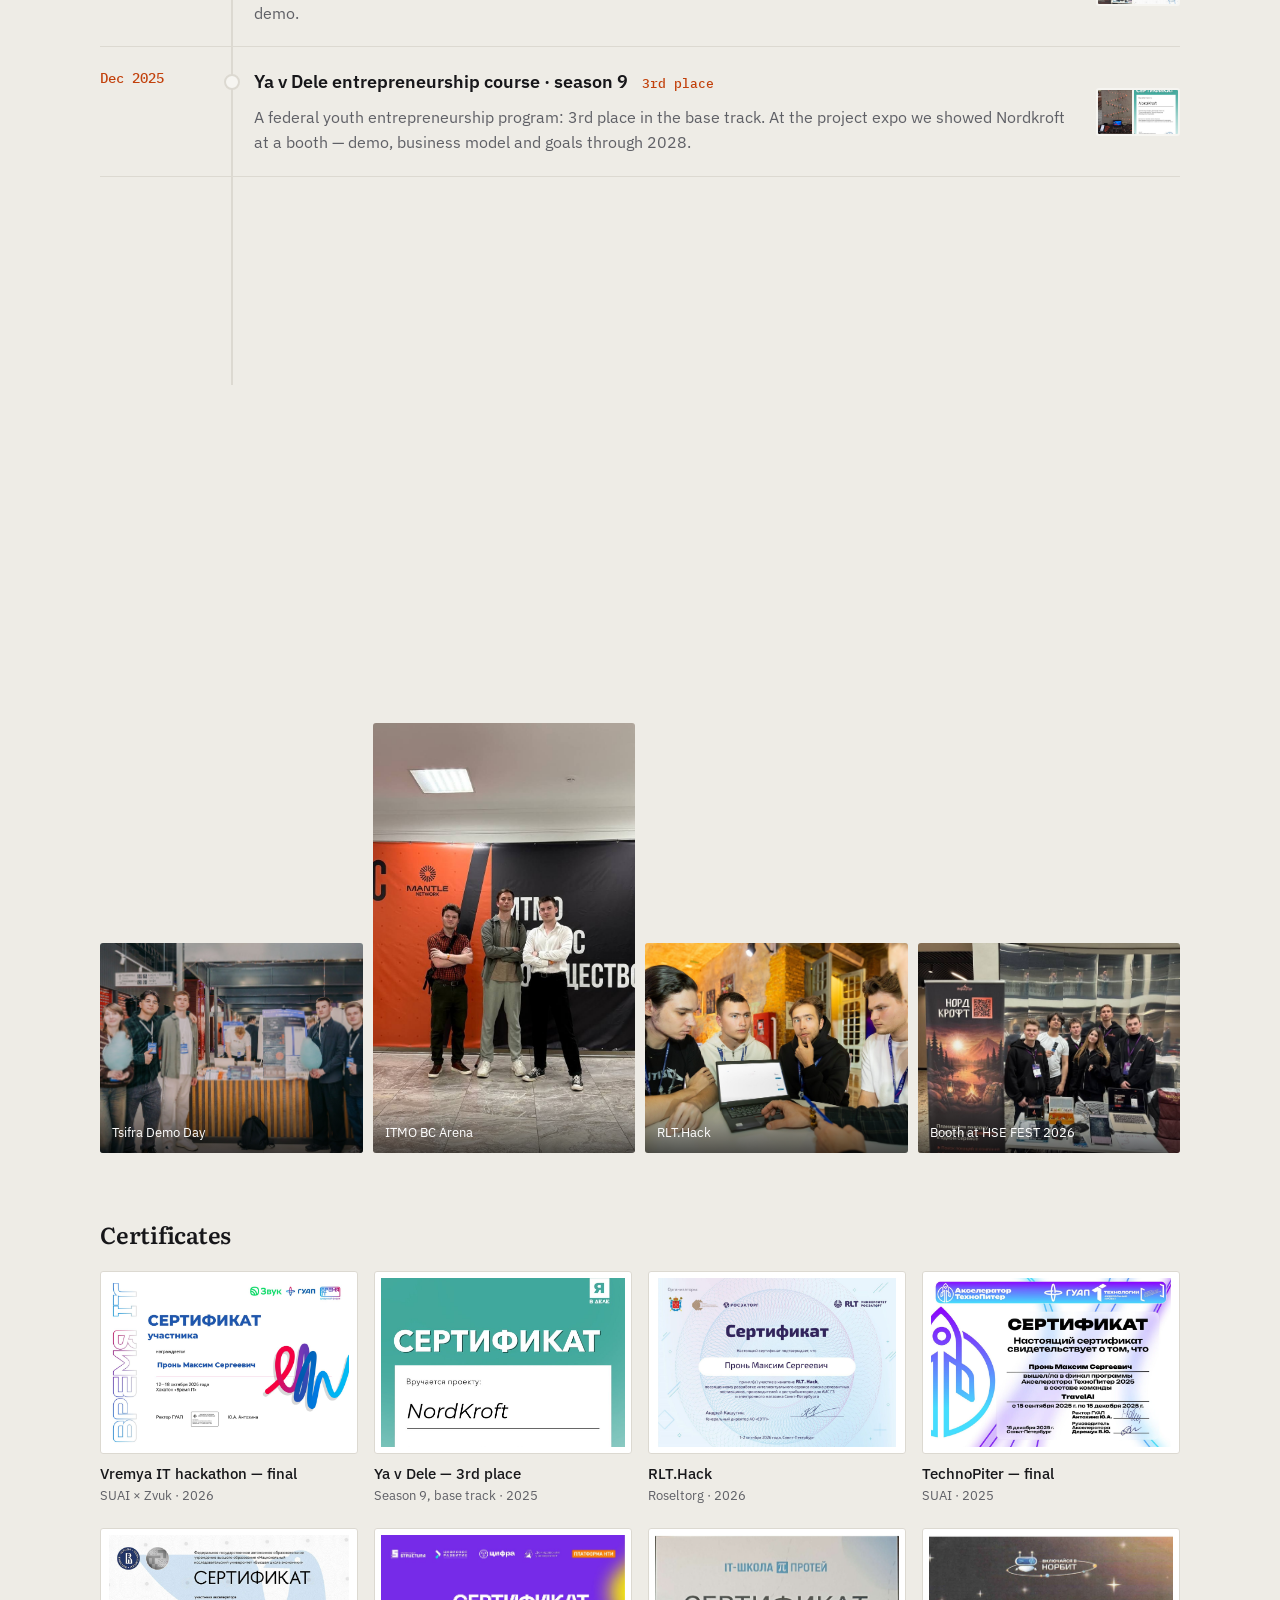
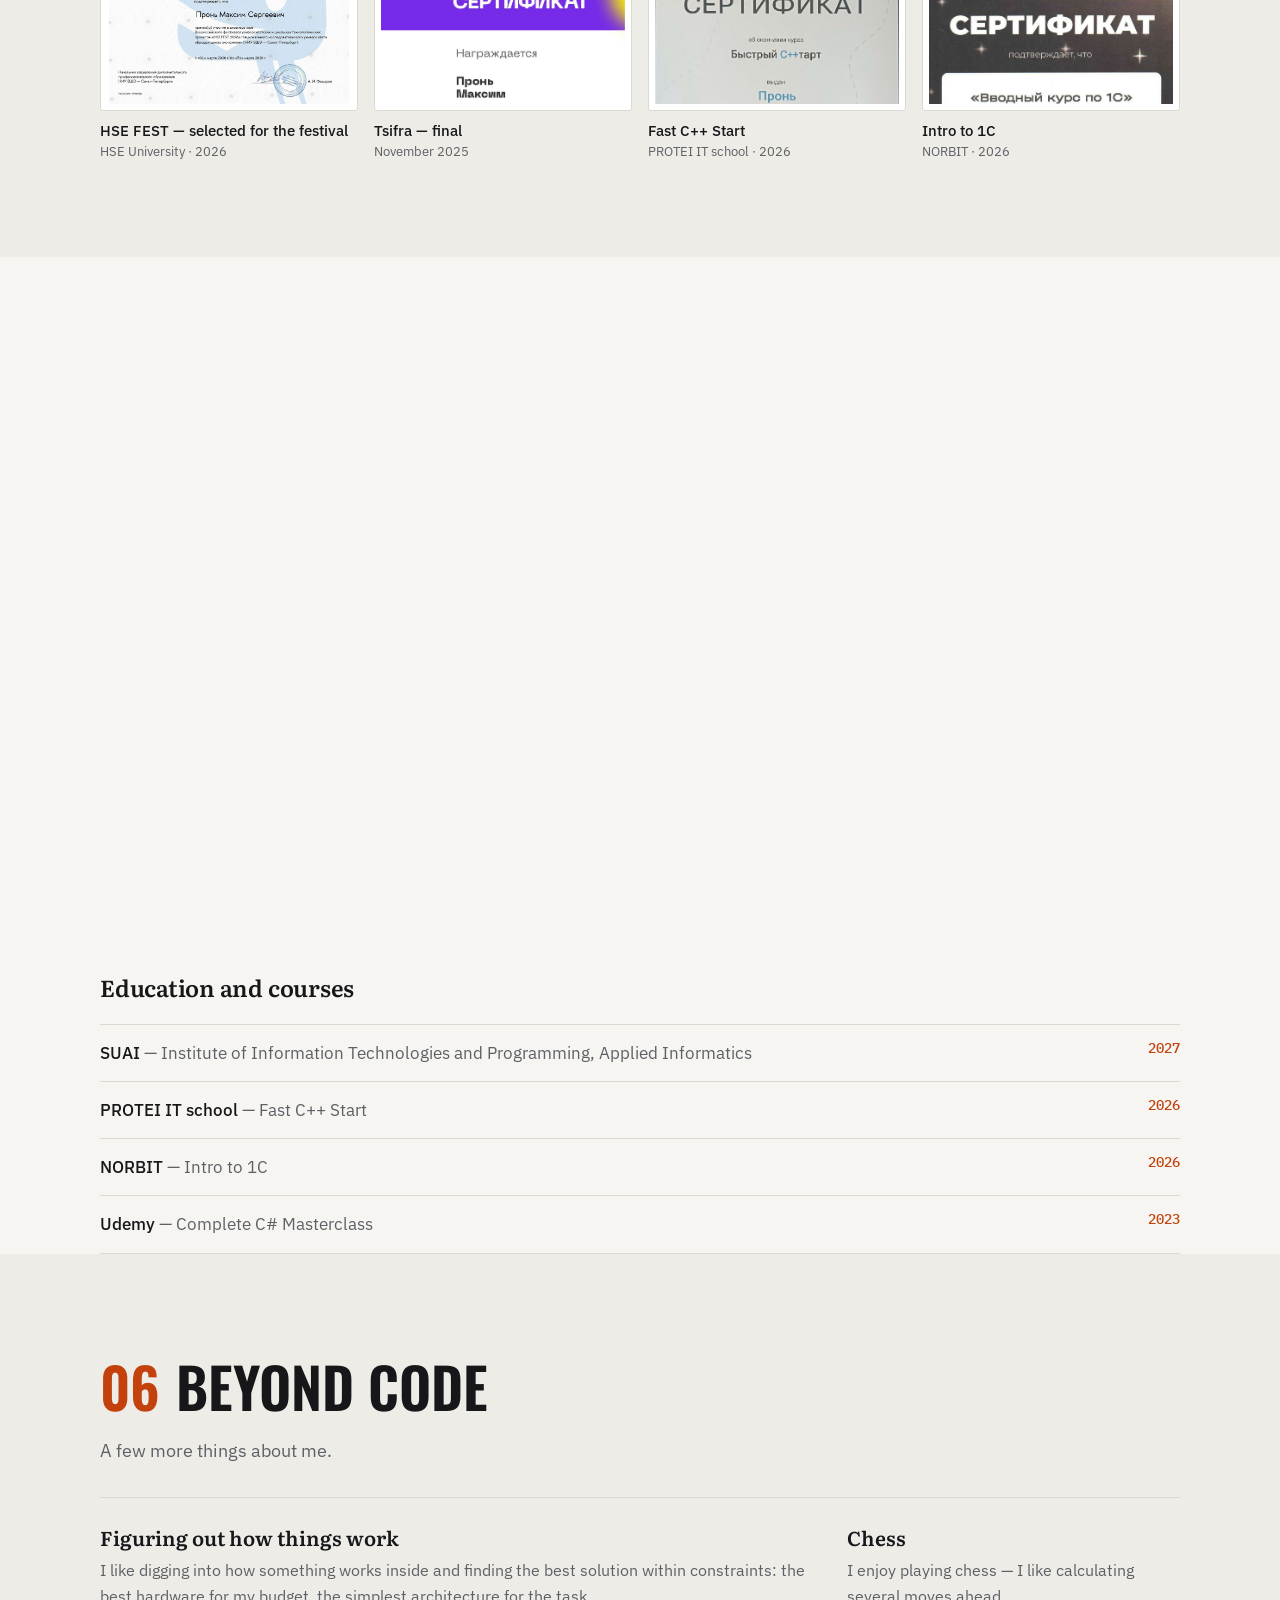
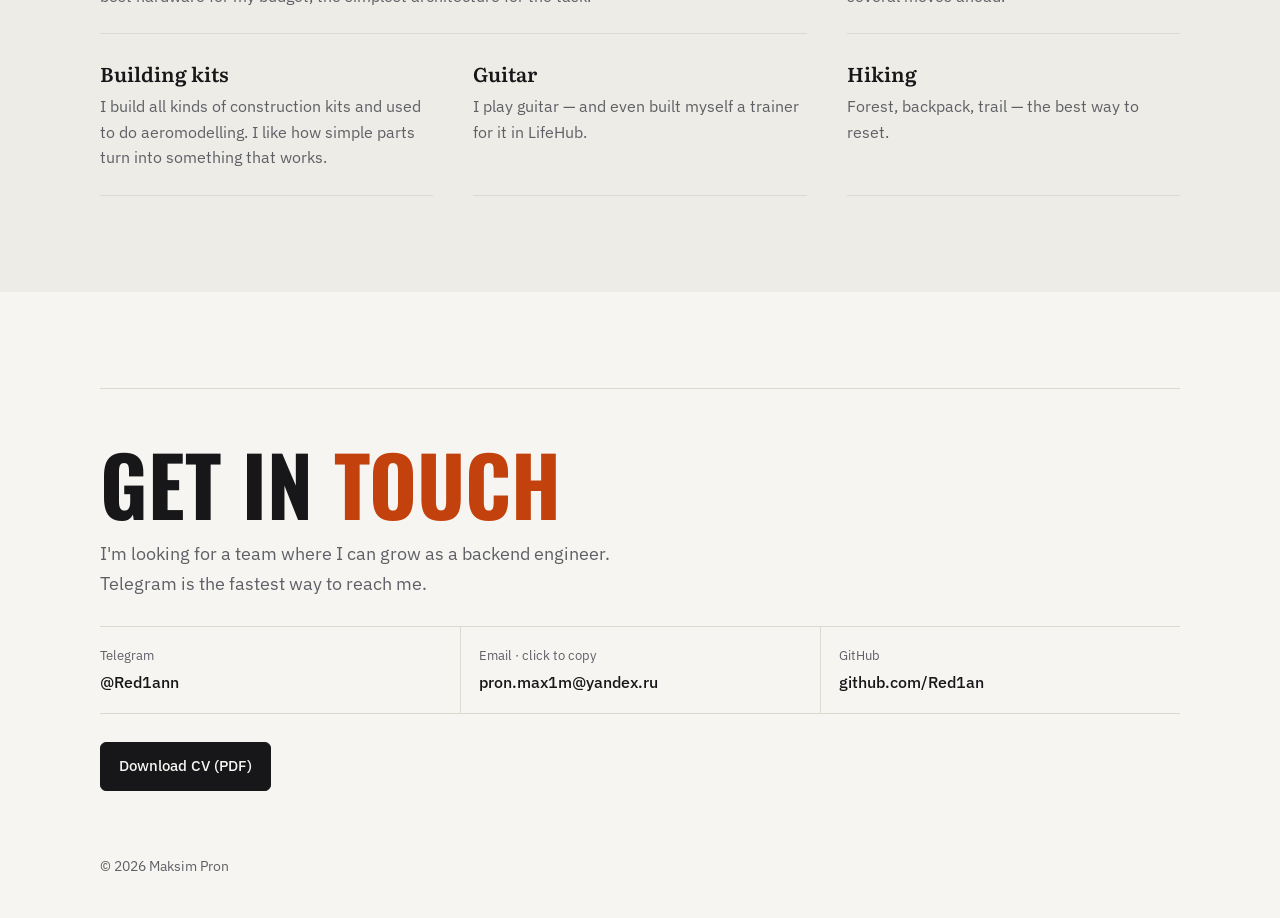
==== commit 73ee6143: "Шрифты: плакатный Oswald вместо Unbounded и контурных букв, без курсива Co-Authored-By: Claude Opus " ====
--- a/en.html
+++ b/en.html
@@ -23,8 +23,8 @@
 <link rel="icon" href="data:image/svg+xml,%3Csvg xmlns='http://www.w3.org/2000/svg' viewBox='0 0 64 64'%3E%3Crect width='64' height='64' rx='16' fill='%23ff7a45'/%3E%3Ctext x='32' y='43' font-family='Arial' font-weight='700' font-size='28' text-anchor='middle' fill='%230b0d10'%3EMP%3C/text%3E%3C/svg%3E">
 <link rel="preconnect" href="https://fonts.googleapis.com">
 <link rel="preconnect" href="https://fonts.gstatic.com" crossorigin>
-<link href="https://fonts.googleapis.com/css2?family=Unbounded:wght@800&family=Literata:opsz,wght@7..72,500;7..72,600&family=IBM+Plex+Sans:wght@400;500;600&family=IBM+Plex+Mono:wght@400;500&display=swap" rel="stylesheet">
-<link rel="stylesheet" href="style.css?v=35">
+<link href="https://fonts.googleapis.com/css2?family=Oswald:wght@500;600;700&family=Literata:opsz,wght@7..72,500;7..72,600;7..72,700&family=IBM+Plex+Sans:wght@400;500;600&family=IBM+Plex+Mono:wght@400;500&display=swap" rel="stylesheet">
+<link rel="stylesheet" href="style.css?v=37">
 </head>
 <body>
 <div class="progress" id="progress" aria-hidden="true"></div>
--- a/style.css
+++ b/style.css
@@ -10,6 +10,7 @@
   --f-head: "Literata", Georgia, serif;
   --f-body: "IBM Plex Sans", system-ui, sans-serif;
   --f-mono: "IBM Plex Mono", ui-monospace, monospace;
+  --f-display: "Oswald", "Arial Narrow", sans-serif;
 }
 :root[data-theme="light"] {
   --bg: #f6f5f1;
@@ -107,8 +108,8 @@
 .caret { animation: blink 1s steps(1) infinite; }
 @keyframes blink { 50% { opacity: 0; } }
 .scroll-hint { display: none; }
-.hero-name { font: 800 clamp(52px, 8.6vw, 112px)/.95 "Unbounded", var(--f-body); letter-spacing: -.045em; margin-bottom: 28px; }
-.outline { color: transparent; -webkit-text-stroke: 2px var(--text); }
+.hero-name { font: 700 clamp(64px, 10vw, 132px)/.9 var(--f-display); text-transform: uppercase; letter-spacing: -.005em; margin-bottom: 26px; }
+.outline { color: var(--accent); }
 .hero-lead { max-width: 560px; font-size: 18.5px; color: var(--muted); }
 .hero-lead b { color: var(--text); font-weight: 500; }
 .hero-cta { display: flex; flex-wrap: wrap; gap: 10px; margin-top: 34px; }
@@ -139,17 +140,16 @@
 .stats { display: grid; grid-template-columns: repeat(4, minmax(0, 1fr)); border-top: 1px solid var(--line); border-bottom: 1px solid var(--line); }
 .stat { padding: 26px 24px 24px 0; }
 .stat + .stat { padding-left: 24px; border-left: 1px solid var(--line); }
-.stat-num { font: 800 30px/1.1 "Unbounded", var(--f-body); letter-spacing: -.04em; }
+.stat-num { font: 600 36px/1.05 var(--f-display); text-transform: uppercase; }
 .stat-num.accent { color: var(--accent); }
 .stat-label { margin-top: 8px; font-size: 14.5px; color: var(--muted); line-height: 1.45; }
 .stat-label b { color: var(--text); font-weight: 500; }
 
 /* ---------- sections ---------- */
 .section { padding: 104px 0 0; }
-.section-head { display: flex; align-items: flex-end; gap: 18px; margin-bottom: 40px; }
-.section-num { font: 800 clamp(52px, 7vw, 86px)/.78 "Unbounded", var(--f-body); color: transparent; -webkit-text-stroke: 1.5px var(--accent); letter-spacing: -.04em; transition: color .9s ease .35s; }
-.section-head.in .section-num { color: var(--accent); }
-.section-head h2 { font: 800 clamp(30px, 4.4vw, 52px)/1 "Unbounded", var(--f-body); letter-spacing: -.035em; }
+.section-head { display: flex; align-items: baseline; gap: 16px; margin-bottom: 40px; }
+.section-num { font: 600 clamp(40px, 5vw, 56px)/1 var(--f-display); color: var(--accent); }
+.section-head h2 { font: 600 clamp(40px, 5vw, 56px)/1 var(--f-display); text-transform: uppercase; }
 .section-lead { color: var(--muted); font-size: 18px; margin: -18px 0 32px; }
 .sub-title { font: 600 23px var(--f-head); letter-spacing: -.01em; margin: 64px 0 20px; }
 
@@ -172,7 +172,7 @@
   font: 500 clamp(26px, 3.2vw, 38px)/1.25 var(--f-head); letter-spacing: -.015em; color: var(--text);
   margin-bottom: 28px; padding-left: 22px; border-left: 3px solid var(--accent);
 }
-.about-quote em { font-style: italic; color: var(--accent); }
+.about-quote em { font-style: normal; color: var(--accent); }
 .about-text .about-facts { margin-top: 26px; padding-top: 18px; border-top: 1px solid var(--line); font-size: 16px; }
 
 /* ---------- experience ---------- */
@@ -320,8 +320,8 @@
 
 /* ---------- contact ---------- */
 .contact-box { padding: 56px 0 8px; border-top: 1px solid var(--line); }
-.contact-box h2 { font: 800 clamp(34px, 5.4vw, 64px)/1 "Unbounded", var(--f-body); letter-spacing: -.04em; }
-.contact-box h2 em { font-style: normal; color: transparent; -webkit-text-stroke: 1.5px var(--text); }
+.contact-box h2 { font: 700 clamp(44px, 6.4vw, 84px)/.95 var(--f-display); text-transform: uppercase; }
+.contact-box h2 em { font-style: normal; color: var(--accent); }
 .contact-box > p { color: var(--muted); font-size: 18px; max-width: 560px; margin: 16px 0 28px; }
 .contact-links { display: grid; grid-template-columns: repeat(3, minmax(0, 1fr)); border-top: 1px solid var(--line); border-bottom: 1px solid var(--line); }
 .contact-item { padding: 18px 18px 18px 0; text-align: left; display: flex; flex-direction: column; gap: 2px; }
@@ -392,9 +392,9 @@
   .section { padding-top: 76px; }
   #experience, #journey, #life { padding-bottom: 72px; }
   .section-head { gap: 12px; flex-wrap: wrap; }
-  .section-head h2 { font-size: 26px; min-width: 0; }
-  .section-num { font-size: 46px; }
-  .hero-name { font-size: 50px; }
+  .section-head h2 { font-size: 34px; min-width: 0; }
+  .section-num { font-size: 34px; }
+  .hero-name { font-size: 62px; }
   .hero-photo { width: 100%; margin: 0; display: flex; flex-wrap: wrap; justify-content: center; align-items: center; gap: 8px; }
   .photo-frame { flex: 0 0 230px; margin: 0 calc((100% - 230px) / 2) 10px; }
   .float-chip { position: static; font-size: 12px; padding: 6px 10px; }
@@ -402,7 +402,7 @@
   .hero-cta .btn { flex: 1 1 auto; justify-content: center; }
   .stat, .stat + .stat { padding: 18px 12px 16px 0; }
   .stat:nth-child(even) { padding-left: 12px; }
-  .stat-num { font-size: 25px; }
+  .stat-num { font-size: 28px; }
   .exp { grid-template-columns: 1fr; gap: 10px; padding: 26px 0; }
   .exp-title { font-size: 22px; }
   .tl-item { grid-template-columns: 1fr; gap: 0; }
